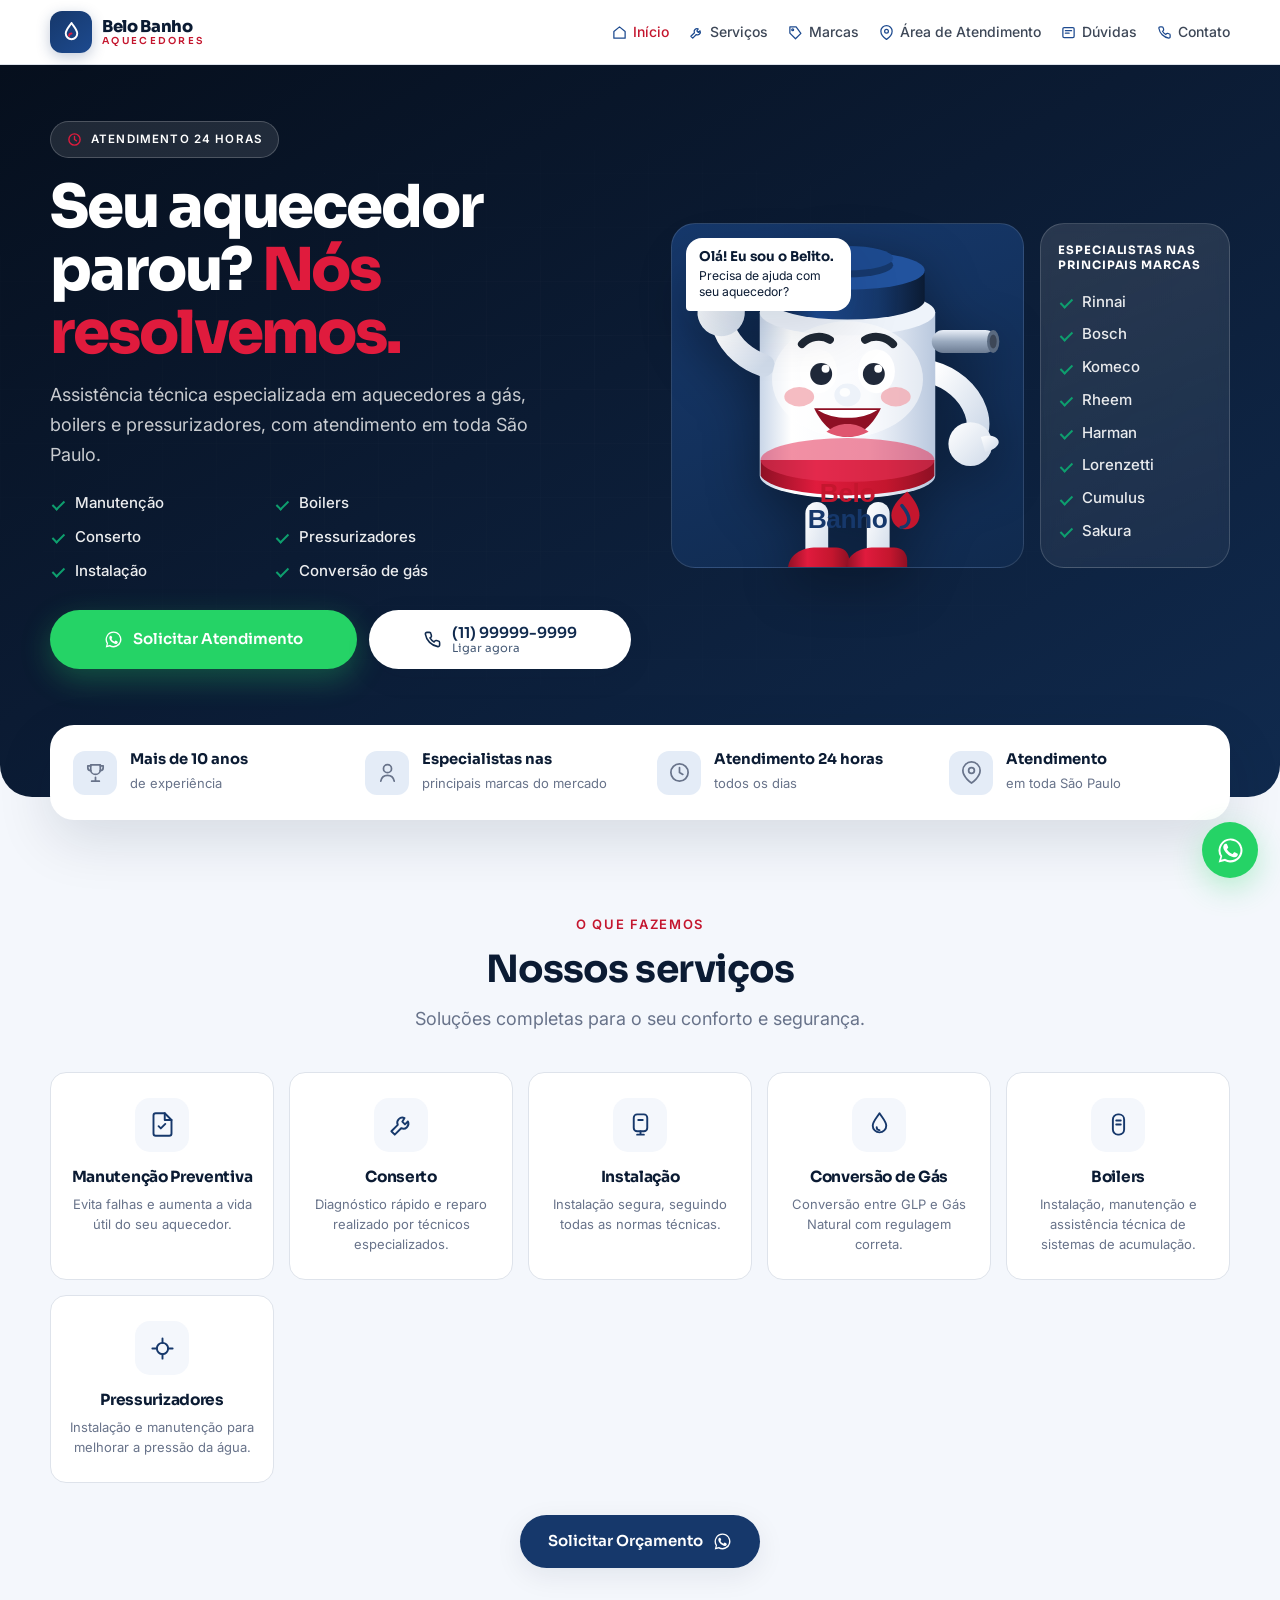
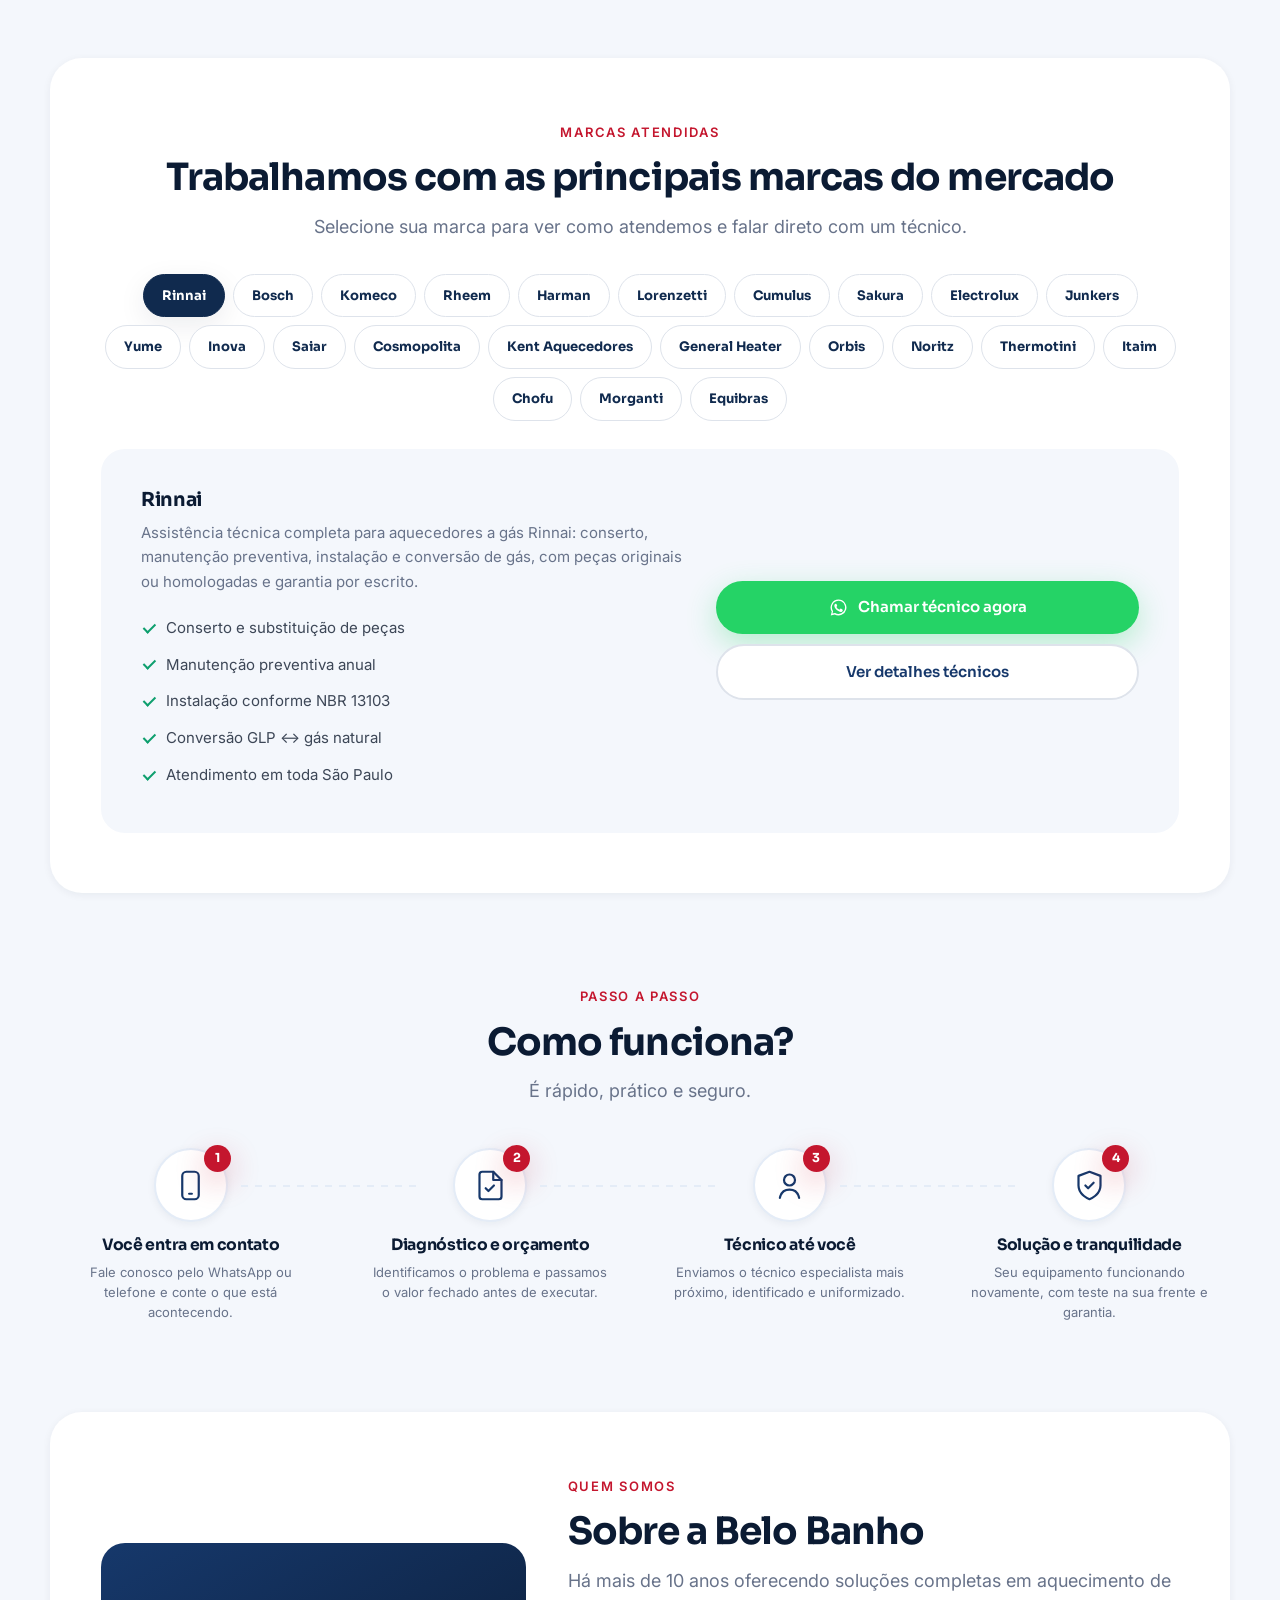
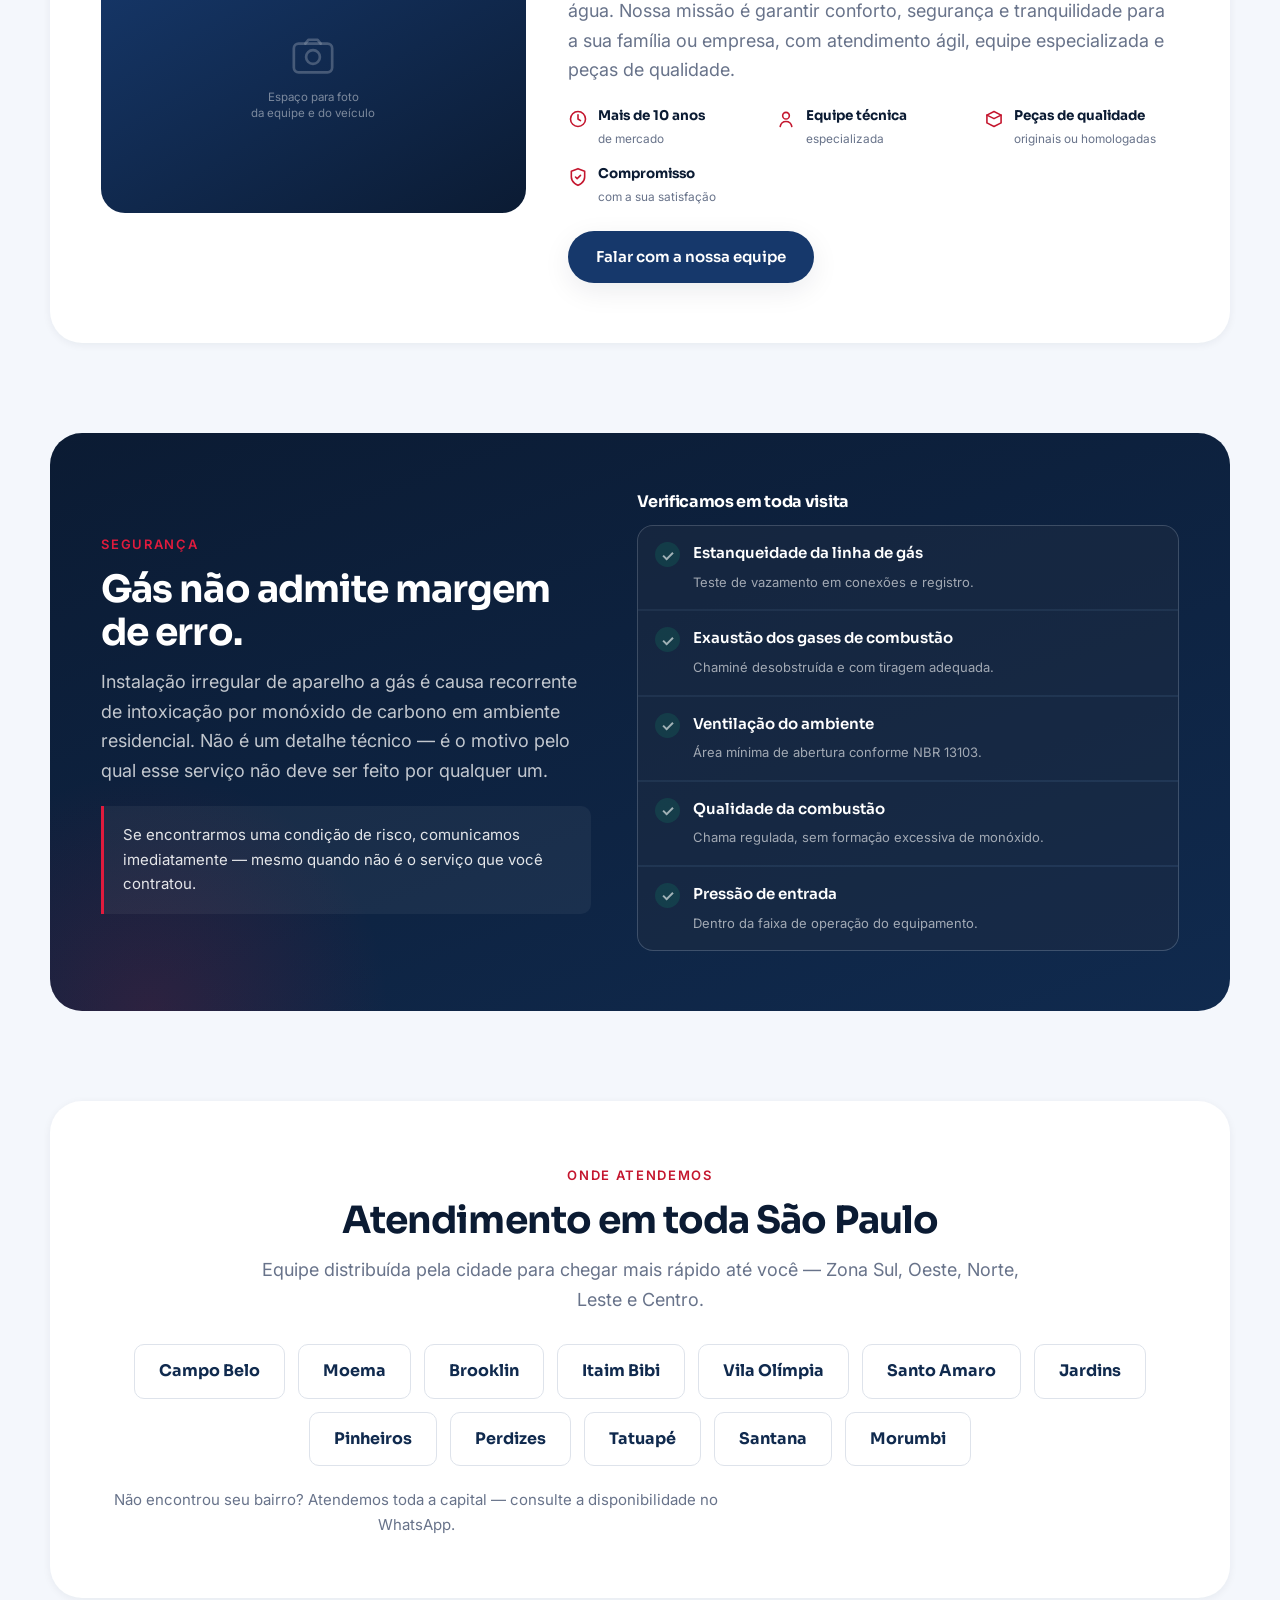
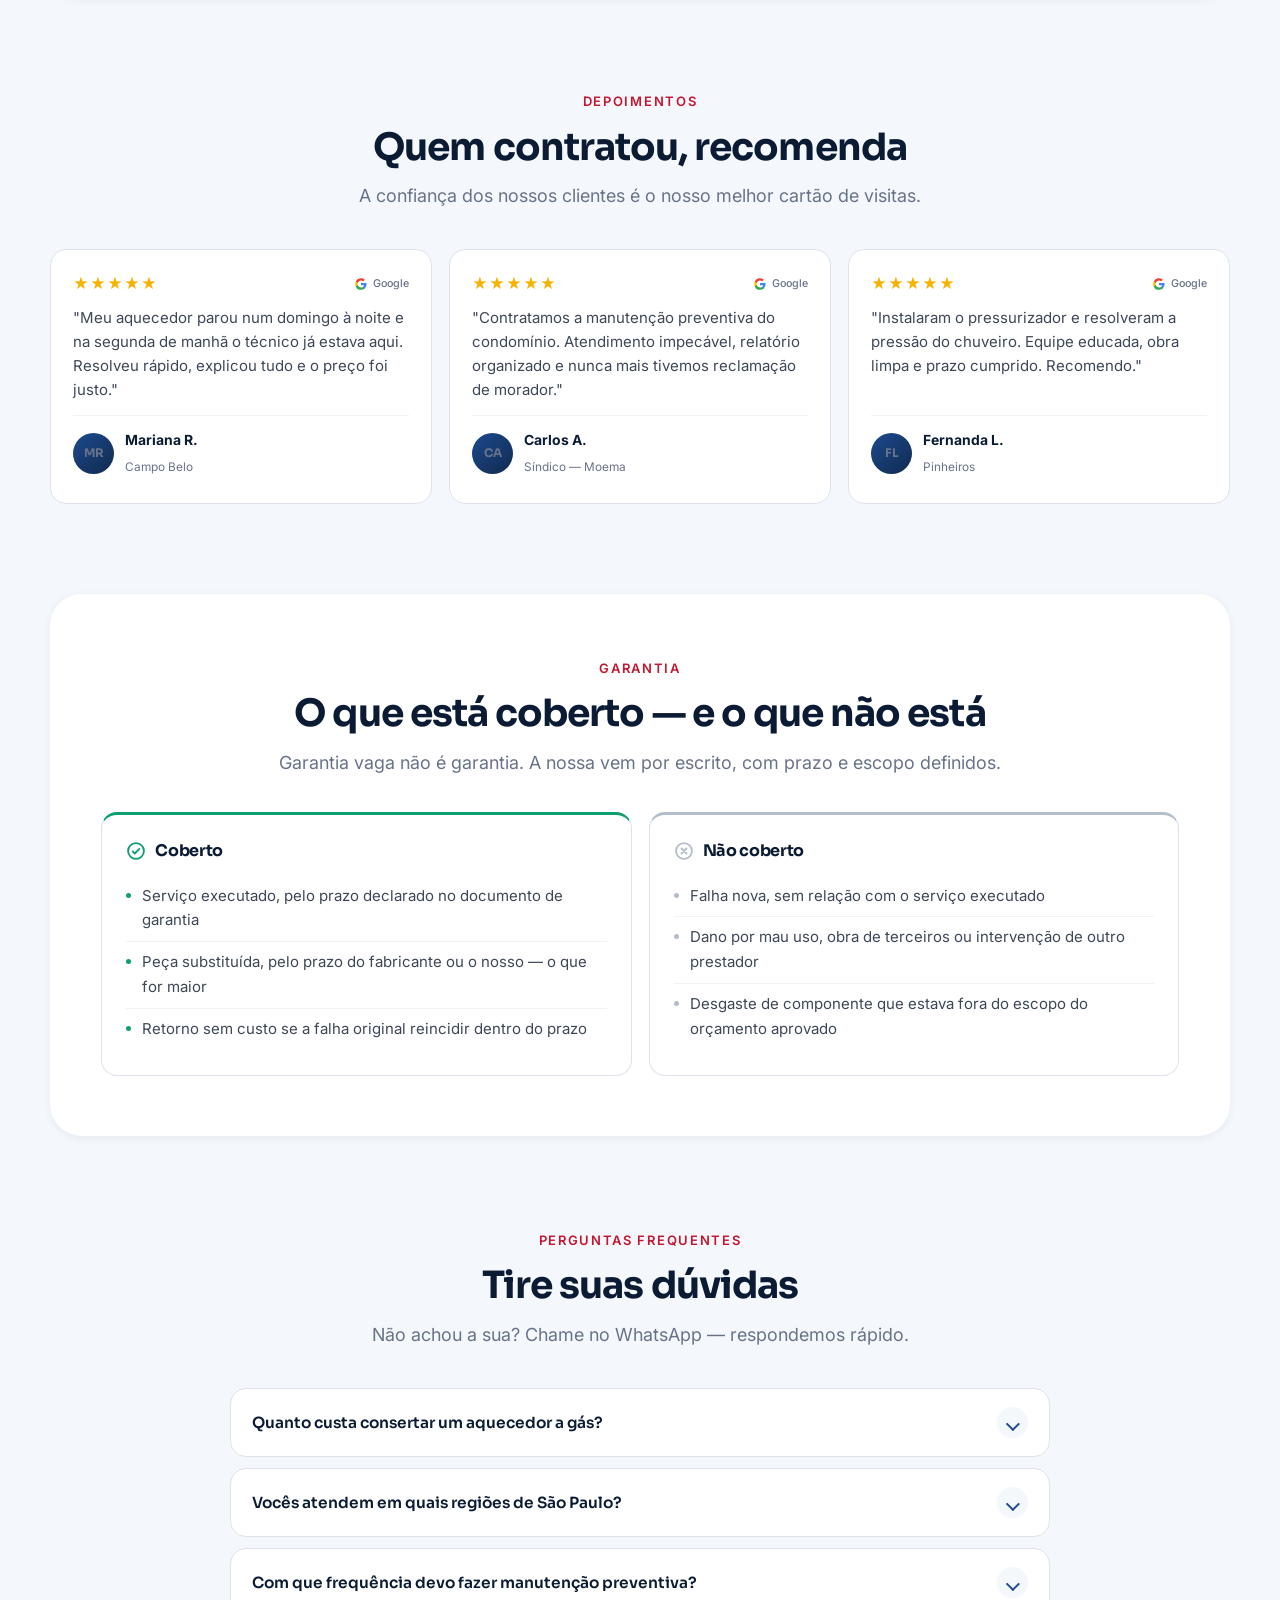
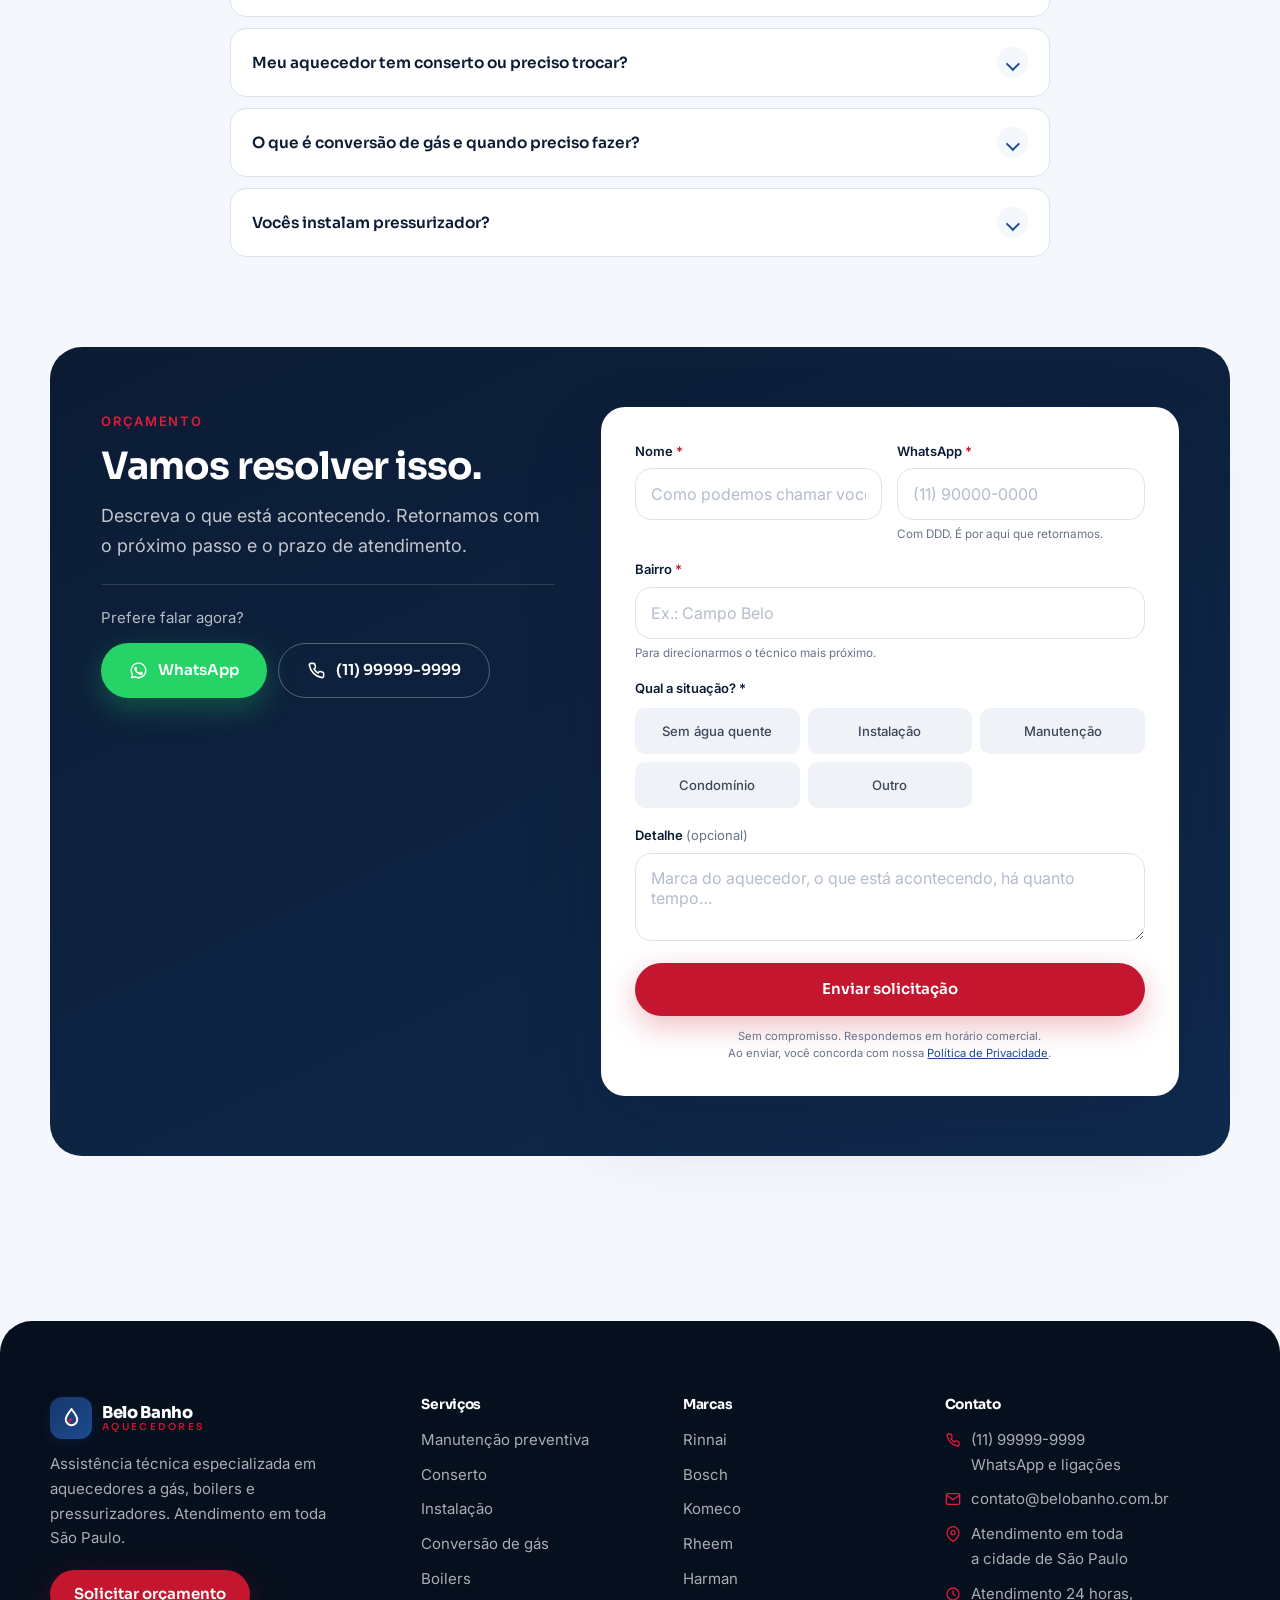
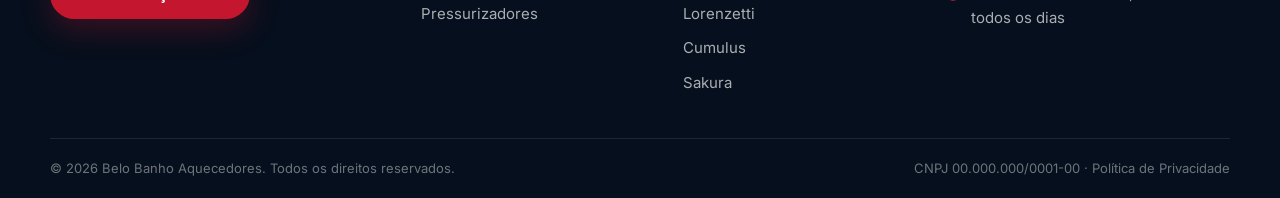
==== site/index.html @ 572edffc "Add brand tabs section with 23 heater brands to home page Replaces the static 8-brand link row with " ====
<!DOCTYPE html>
<html lang="pt-BR">
<head>
<meta charset="UTF-8">
<meta name="viewport" content="width=device-width, initial-scale=1">
<title>Belo Banho Aquecedores | Conserto e Instalação em São Paulo</title>
<meta name="description" content="Assistência técnica em aquecedores a gás, boilers e pressurizadores em toda São Paulo. Técnico identificado, orçamento antes da execução e garantia por escrito.">
<link rel="canonical" href="https://belobanho.com.br/">
<meta name="theme-color" content="#0B1B33">
<meta property="og:type" content="website">
<meta property="og:locale" content="pt_BR">
<meta property="og:site_name" content="Belo Banho Aquecedores">
<meta property="og:title" content="Belo Banho Aquecedores | Conserto e Instalação em São Paulo">
<meta property="og:description" content="Assistência técnica em aquecedores a gás, boilers e pressurizadores em toda São Paulo. Orçamento sem compromisso.">
<meta property="og:url" content="https://belobanho.com.br/">
<meta name="twitter:card" content="summary_large_image">
<link rel="preconnect" href="https://fonts.googleapis.com">
<link rel="preconnect" href="https://fonts.gstatic.com" crossorigin>
<link href="https://fonts.googleapis.com/css2?family=Sora:wght@600;700;800&family=Inter:wght@400;500;600&display=swap" rel="stylesheet">
<link rel="stylesheet" href="assets/style.css">
</head>
<body>
<a class="skip" href="#main">Pular para o conteúdo principal</a>

<header class="hdr" id="hdr">
  <div class="wrap nav">
    <a href="/" class="logo" aria-label="Belo Banho Aquecedores — início">
      <span class="logo__mark"><svg viewBox="0 0 24 24" fill="none" stroke="#fff" stroke-width="2" stroke-linecap="round" stroke-linejoin="round" aria-hidden="true"><path d="M12 2c3 4.5 6 7.5 6 11a6 6 0 0 1-12 0c0-3.5 3-6.5 6-11z"/><path d="M12 13a2.5 2.5 0 0 0-2.5 2.5" stroke="#E01B3D"/></svg></span>
      <span class="logo__txt"><b>Belo Banho</b><span>Aquecedores</span></span>
    </a>
    <nav class="nav__links" aria-label="Navegação principal">
      <a href="/" aria-current="page"><svg viewBox="0 0 24 24" fill="none" stroke="currentColor" stroke-width="2" stroke-linecap="round" stroke-linejoin="round" aria-hidden="true"><path d="M3 10.5 12 3l9 7.5V21H3z"/></svg>Início</a>
      <a href="#servicos"><svg viewBox="0 0 24 24" fill="none" stroke="currentColor" stroke-width="2" stroke-linecap="round" stroke-linejoin="round" aria-hidden="true"><path d="M14.7 6.3a4.5 4.5 0 0 0-6 6L3 18l3 3 5.7-5.7a4.5 4.5 0 0 0 6-6l-2.6 2.6-2.4-2.4z"/></svg>Serviços</a>
      <a href="#marcas"><svg viewBox="0 0 24 24" fill="none" stroke="currentColor" stroke-width="2" stroke-linecap="round" stroke-linejoin="round" aria-hidden="true"><path d="M20.6 13.4 12 22l-9-9V3h10z"/><circle cx="7.5" cy="7.5" r="1.5"/></svg>Marcas</a>
      <a href="#cobertura"><svg viewBox="0 0 24 24" fill="none" stroke="currentColor" stroke-width="2" stroke-linecap="round" stroke-linejoin="round" aria-hidden="true"><path d="M21 10c0 7-9 13-9 13s-9-6-9-13a9 9 0 0 1 18 0z"/><circle cx="12" cy="10" r="3"/></svg>Área de Atendimento</a>
      <a href="#faq"><svg viewBox="0 0 24 24" fill="none" stroke="currentColor" stroke-width="2" stroke-linecap="round" stroke-linejoin="round" aria-hidden="true"><rect x="3" y="4" width="18" height="16" rx="2"/><path d="M7 9h10M7 13h6"/></svg>Dúvidas</a>
      <a href="#orcamento"><svg viewBox="0 0 24 24" fill="none" stroke="currentColor" stroke-width="2" stroke-linecap="round" stroke-linejoin="round" aria-hidden="true"><path d="M21 16v3a2 2 0 0 1-2.2 2A19 19 0 0 1 3 5.2 2 2 0 0 1 5 3h3a2 2 0 0 1 2 1.7l.6 2.4a2 2 0 0 1-.5 1.9L8.8 10a15 15 0 0 0 5.2 5.2l1-1.3a2 2 0 0 1 1.9-.5l2.4.6A2 2 0 0 1 21 16"/></svg>Contato</a>
    </nav>
    <button class="burger" id="burger" aria-label="Abrir menu de navegação" aria-expanded="false" aria-controls="drawer"><span></span><span></span><span></span></button>
  </div>
</header>

<div class="drawer" id="drawer" role="dialog" aria-modal="true" aria-label="Menu de navegação">
  <button class="drawer__close" id="drawerClose" aria-label="Fechar menu"><svg viewBox="0 0 24 24" fill="none" stroke="currentColor" stroke-width="2" stroke-linecap="round" aria-hidden="true"><path d="M18 6 6 18M6 6l12 12"/></svg></button>
  <a href="#servicos">Serviços</a>
  <a href="#marcas">Marcas</a>
  <a href="#processo">Como funciona</a>
  <a href="#seguranca">Segurança</a>
  <a href="#cobertura">Área de Atendimento</a>
  <a href="#depoimentos">Depoimentos</a>
  <a href="#garantia">Garantia</a>
  <a href="#faq">Dúvidas</a>
  <a href="#orcamento" class="btn btn--primary">Solicitar orçamento</a>
</div>

<main id="main">

<!-- HERO -->
<section class="hero">
  <div class="wrap hero__grid">
    <div>
      <span class="badge rv"><svg viewBox="0 0 24 24" fill="none" stroke="currentColor" stroke-width="2.2" stroke-linecap="round" stroke-linejoin="round" aria-hidden="true"><circle cx="12" cy="12" r="9"/><path d="M12 7v5l3 2"/></svg> Atendimento 24 horas</span>
      <h1 class="rv">Seu aquecedor parou? <em>Nós resolvemos.</em></h1>
      <p class="hero__lead rv">Assistência técnica especializada em aquecedores a gás, boilers e pressurizadores, com atendimento em toda São Paulo.</p>
      <ul class="hero__list rv">
        <li><i class="ic ic-ck" aria-hidden="true"></i> Manutenção</li>
        <li><i class="ic ic-ck" aria-hidden="true"></i> Boilers</li>
        <li><i class="ic ic-ck" aria-hidden="true"></i> Conserto</li>
        <li><i class="ic ic-ck" aria-hidden="true"></i> Pressurizadores</li>
        <li><i class="ic ic-ck" aria-hidden="true"></i> Instalação</li>
        <li><i class="ic ic-ck" aria-hidden="true"></i> Conversão de gás</li>
      </ul>
      <div class="hero__cta rv">
        <a href="https://wa.me/5511999999999?text=Ol%C3%A1!%20Vim%20pelo%20site%20e%20gostaria%20de%20solicitar%20um%20atendimento." class="btn btn--wa" data-track="wa" data-origin="hero">
          <svg viewBox="0 0 24 24" fill="currentColor" aria-hidden="true"><path d="M12 2a10 10 0 0 0-8.5 15.2L2.2 22l4.9-1.3A10 10 0 1 0 12 2m0 18.1a8.3 8.3 0 0 1-4.2-1.2l-.3-.1-3.1.8.8-3-.2-.3A8.3 8.3 0 1 1 12 20.1m4.6-5.9-1.7-.8q-.35-.15-.55.15l-.8 1q-.25.3-.6.1a6.8 6.8 0 0 1-3.4-3q-.2-.35.05-.6l.7-.8q.2-.25.05-.5l-.9-2.1q-.2-.45-.6-.45h-.5q-.4 0-.75.4a3.2 3.2 0 0 0-.9 2.3 5.6 5.6 0 0 0 1.15 2.9 12 12 0 0 0 5 4.4 3.6 3.6 0 0 0 2.9.35 2.5 2.5 0 0 0 1.5-1.35 1.8 1.8 0 0 0 .1-1.1z"/></svg>
          Solicitar Atendimento
        </a>
        <a href="tel:+5511999999999" class="btn btn--light" data-track="tel" data-origin="hero">
          <svg viewBox="0 0 24 24" fill="none" stroke="currentColor" stroke-width="2" stroke-linecap="round" stroke-linejoin="round" aria-hidden="true"><path d="M21 16v3a2 2 0 0 1-2.2 2A19 19 0 0 1 3 5.2 2 2 0 0 1 5 3h3a2 2 0 0 1 2 1.7l.6 2.4a2 2 0 0 1-.5 1.9L8.8 10a15 15 0 0 0 5.2 5.2l1-1.3a2 2 0 0 1 1.9-.5l2.4.6A2 2 0 0 1 21 16"/></svg>
          <span class="btn__stack">(11) 99999-9999<small>Ligar agora</small></span>
        </a>
      </div>
    </div>

    <div class="hero__right rv">
      <div class="hero__photo">
        <div class="bubble"><b>Olá! Eu sou o Belito.</b>Precisa de ajuda com seu aquecedor?</div>
        <!-- SUBSTITUIR pelo <img> da foto real do técnico em atendimento -->
        <div class="photo-slot">
          <svg viewBox="0 0 24 24" fill="none" stroke="currentColor" stroke-width="1.4" stroke-linecap="round" stroke-linejoin="round" aria-hidden="true"><rect x="2" y="5" width="20" height="15" rx="2.5"/><circle cx="12" cy="12" r="3.6"/><path d="M8 5l1.6-2h4.8L16 5"/></svg>
          Espaço para foto do técnico<br>em atendimento
        </div>
        <img class="mascot mascot--float" src="assets/mascote.svg" alt="Belito, mascote da Belo Banho Aquecedores" width="170" height="230" loading="eager">
      </div>
      <div class="hero__brands">
        <h2>Especialistas nas principais marcas</h2>
        <ul>
          <li><i class="ic ic-ck" aria-hidden="true"></i><a href="marcas/rinnai.html">Rinnai</a></li>
          <li><i class="ic ic-ck" aria-hidden="true"></i><a href="marcas/bosch.html">Bosch</a></li>
          <li><i class="ic ic-ck" aria-hidden="true"></i><a href="marcas/komeco.html">Komeco</a></li>
          <li><i class="ic ic-ck" aria-hidden="true"></i><a href="marcas/rheem.html">Rheem</a></li>
          <li><i class="ic ic-ck" aria-hidden="true"></i><a href="marcas/harman.html">Harman</a></li>
          <li><i class="ic ic-ck" aria-hidden="true"></i><a href="marcas/lorenzetti.html">Lorenzetti</a></li>
          <li><i class="ic ic-ck" aria-hidden="true"></i><a href="marcas/cumulus.html">Cumulus</a></li>
          <li><i class="ic ic-ck" aria-hidden="true"></i><a href="marcas/sakura.html">Sakura</a></li>
        </ul>
      </div>
    </div>
  </div>
</section>

<!-- STATS -->
<div class="wrap stats">
  <div class="stats__in rv">
    <div class="stat"><span class="stat__ic"><svg viewBox="0 0 24 24" fill="none" stroke="currentColor" stroke-width="1.8" stroke-linecap="round" stroke-linejoin="round" aria-hidden="true"><path d="M8 21h8M12 17v4M7 4h10v5a5 5 0 0 1-10 0z"/><path d="M17 5h3v2a3 3 0 0 1-3 3M7 5H4v2a3 3 0 0 0 3 3"/></svg></span><div><b>Mais de 10 anos</b><span>de experiência</span></div></div>
    <div class="stat"><span class="stat__ic"><svg viewBox="0 0 24 24" fill="none" stroke="currentColor" stroke-width="1.8" stroke-linecap="round" stroke-linejoin="round" aria-hidden="true"><circle cx="12" cy="8" r="4.2"/><path d="M5 21c.8-3.9 3.6-6 7-6s6.2 2.1 7 6"/></svg></span><div><b>Especialistas nas</b><span>principais marcas do mercado</span></div></div>
    <div class="stat"><span class="stat__ic"><svg viewBox="0 0 24 24" fill="none" stroke="currentColor" stroke-width="1.8" stroke-linecap="round" stroke-linejoin="round" aria-hidden="true"><circle cx="12" cy="12" r="9"/><path d="M12 7v5l3.5 2"/></svg></span><div><b>Atendimento 24 horas</b><span>todos os dias</span></div></div>
    <div class="stat"><span class="stat__ic"><svg viewBox="0 0 24 24" fill="none" stroke="currentColor" stroke-width="1.8" stroke-linecap="round" stroke-linejoin="round" aria-hidden="true"><path d="M21 10c0 7-9 13-9 13s-9-6-9-13a9 9 0 0 1 18 0z"/><circle cx="12" cy="10" r="3"/></svg></span><div><b>Atendimento</b><span>em toda São Paulo</span></div></div>
  </div>
</div>

<!-- SERVIÇOS -->
<section class="sect" id="servicos">
  <div class="wrap">
    <div class="mid rv">
      <span class="eyebrow">O que fazemos</span>
      <h2 class="h2">Nossos serviços</h2>
      <p class="lead">Soluções completas para o seu conforto e segurança.</p>
    </div>
    <div class="svc">
      <article class="svc__card rv"><span class="svc__ic"><svg viewBox="0 0 24 24" fill="none" stroke="currentColor" stroke-width="1.7" stroke-linecap="round" stroke-linejoin="round" aria-hidden="true"><path d="M14 2H6a2 2 0 0 0-2 2v16a2 2 0 0 0 2 2h12a2 2 0 0 0 2-2V8z"/><path d="M14 2v6h6M8.5 13.5l2 2 4-4"/></svg></span><h3>Manutenção Preventiva</h3><p>Evita falhas e aumenta a vida útil do seu aquecedor.</p></article>
      <article class="svc__card rv"><span class="svc__ic"><svg viewBox="0 0 24 24" fill="none" stroke="currentColor" stroke-width="1.7" stroke-linecap="round" stroke-linejoin="round" aria-hidden="true"><path d="M14.7 6.3a4.5 4.5 0 0 0-6 6L3 18l3 3 5.7-5.7a4.5 4.5 0 0 0 6-6l-2.6 2.6-2.4-2.4z"/></svg></span><h3>Conserto</h3><p>Diagnóstico rápido e reparo realizado por técnicos especializados.</p></article>
      <article class="svc__card rv"><span class="svc__ic"><svg viewBox="0 0 24 24" fill="none" stroke="currentColor" stroke-width="1.7" stroke-linecap="round" stroke-linejoin="round" aria-hidden="true"><rect x="6" y="3" width="12" height="15" rx="3"/><path d="M12 18v3M9 21h6M10 8h4"/></svg></span><h3>Instalação</h3><p>Instalação segura, seguindo todas as normas técnicas.</p></article>
      <article class="svc__card rv"><span class="svc__ic"><svg viewBox="0 0 24 24" fill="none" stroke="currentColor" stroke-width="1.7" stroke-linecap="round" stroke-linejoin="round" aria-hidden="true"><path d="M12 2c3 4.5 6 7.5 6 11a6 6 0 0 1-12 0c0-3.5 3-6.5 6-11z"/><path d="M9.5 14.5A2.5 2.5 0 0 0 12 17"/></svg></span><h3>Conversão de Gás</h3><p>Conversão entre GLP e Gás Natural com regulagem correta.</p></article>
      <article class="svc__card rv"><span class="svc__ic"><svg viewBox="0 0 24 24" fill="none" stroke="currentColor" stroke-width="1.7" stroke-linecap="round" stroke-linejoin="round" aria-hidden="true"><rect x="7" y="3" width="10" height="18" rx="4.5"/><path d="M10 8.5h4M10 12h4"/></svg></span><h3>Boilers</h3><p>Instalação, manutenção e assistência técnica de sistemas de acumulação.</p></article>
      <article class="svc__card rv"><span class="svc__ic"><svg viewBox="0 0 24 24" fill="none" stroke="currentColor" stroke-width="1.7" stroke-linecap="round" stroke-linejoin="round" aria-hidden="true"><circle cx="12" cy="12" r="5"/><path d="M12 7V3M17 12h4M12 17v4M7 12H3"/></svg></span><h3>Pressurizadores</h3><p>Instalação e manutenção para melhorar a pressão da água.</p></article>
    </div>
    <div class="mid" style="margin-top:32px"><a href="#orcamento" class="btn btn--blue rv">Solicitar Orçamento <svg viewBox="0 0 24 24" fill="currentColor" aria-hidden="true"><path d="M12 2a10 10 0 0 0-8.5 15.2L2.2 22l4.9-1.3A10 10 0 1 0 12 2m0 18.1a8.3 8.3 0 0 1-4.2-1.2l-.3-.1-3.1.8.8-3-.2-.3A8.3 8.3 0 1 1 12 20.1m4.6-5.9-1.7-.8q-.35-.15-.55.15l-.8 1q-.25.3-.6.1a6.8 6.8 0 0 1-3.4-3q-.2-.35.05-.6l.7-.8q.2-.25.05-.5l-.9-2.1q-.2-.45-.6-.45h-.5q-.4 0-.75.4a3.2 3.2 0 0 0-.9 2.3 5.6 5.6 0 0 0 1.15 2.9 12 12 0 0 0 5 4.4 3.6 3.6 0 0 0 2.9.35 2.5 2.5 0 0 0 1.5-1.35 1.8 1.8 0 0 0 .1-1.1z"/></svg></a></div>
  </div>
</section>

<!-- MARCAS -->
<section class="sect" id="marcas" style="padding-top:0">
  <div class="wrap panel-white">
    <div class="mid rv">
      <span class="eyebrow">Marcas atendidas</span>
      <h2 class="h2">Trabalhamos com as principais marcas do mercado</h2>
      <p class="lead">Selecione sua marca para ver como atendemos e falar direto com um técnico.</p>
    </div>

    <div class="brandtabs rv">
      <div class="brandtabs__list" role="tablist" aria-label="Marcas de aquecedor atendidas">
        <button class="brandtabs__tab is-active" type="button" role="tab" id="bt-rinnai-tab" aria-selected="true" aria-controls="bt-rinnai" tabindex="0">Rinnai</button>
        <button class="brandtabs__tab" type="button" role="tab" id="bt-bosch-tab" aria-selected="false" aria-controls="bt-bosch" tabindex="-1">Bosch</button>
        <button class="brandtabs__tab" type="button" role="tab" id="bt-komeco-tab" aria-selected="false" aria-controls="bt-komeco" tabindex="-1">Komeco</button>
        <button class="brandtabs__tab" type="button" role="tab" id="bt-rheem-tab" aria-selected="false" aria-controls="bt-rheem" tabindex="-1">Rheem</button>
        <button class="brandtabs__tab" type="button" role="tab" id="bt-harman-tab" aria-selected="false" aria-controls="bt-harman" tabindex="-1">Harman</button>
        <button class="brandtabs__tab" type="button" role="tab" id="bt-lorenzetti-tab" aria-selected="false" aria-controls="bt-lorenzetti" tabindex="-1">Lorenzetti</button>
        <button class="brandtabs__tab" type="button" role="tab" id="bt-cumulus-tab" aria-selected="false" aria-controls="bt-cumulus" tabindex="-1">Cumulus</button>
        <button class="brandtabs__tab" type="button" role="tab" id="bt-sakura-tab" aria-selected="false" aria-controls="bt-sakura" tabindex="-1">Sakura</button>
        <button class="brandtabs__tab" type="button" role="tab" id="bt-electrolux-tab" aria-selected="false" aria-controls="bt-electrolux" tabindex="-1">Electrolux</button>
        <button class="brandtabs__tab" type="button" role="tab" id="bt-junkers-tab" aria-selected="false" aria-controls="bt-junkers" tabindex="-1">Junkers</button>
        <button class="brandtabs__tab" type="button" role="tab" id="bt-yume-tab" aria-selected="false" aria-controls="bt-yume" tabindex="-1">Yume</button>
        <button class="brandtabs__tab" type="button" role="tab" id="bt-inova-tab" aria-selected="false" aria-controls="bt-inova" tabindex="-1">Inova</button>
        <button class="brandtabs__tab" type="button" role="tab" id="bt-saiar-tab" aria-selected="false" aria-controls="bt-saiar" tabindex="-1">Saiar</button>
        <button class="brandtabs__tab" type="button" role="tab" id="bt-cosmopolita-tab" aria-selected="false" aria-controls="bt-cosmopolita" tabindex="-1">Cosmopolita</button>
        <button class="brandtabs__tab" type="button" role="tab" id="bt-kent-tab" aria-selected="false" aria-controls="bt-kent" tabindex="-1">Kent Aquecedores</button>
        <button class="brandtabs__tab" type="button" role="tab" id="bt-general-heater-tab" aria-selected="false" aria-controls="bt-general-heater" tabindex="-1">General Heater</button>
        <button class="brandtabs__tab" type="button" role="tab" id="bt-orbis-tab" aria-selected="false" aria-controls="bt-orbis" tabindex="-1">Orbis</button>
        <button class="brandtabs__tab" type="button" role="tab" id="bt-noritz-tab" aria-selected="false" aria-controls="bt-noritz" tabindex="-1">Noritz</button>
        <button class="brandtabs__tab" type="button" role="tab" id="bt-thermotini-tab" aria-selected="false" aria-controls="bt-thermotini" tabindex="-1">Thermotini</button>
        <button class="brandtabs__tab" type="button" role="tab" id="bt-itaim-tab" aria-selected="false" aria-controls="bt-itaim" tabindex="-1">Itaim</button>
        <button class="brandtabs__tab" type="button" role="tab" id="bt-chofu-tab" aria-selected="false" aria-controls="bt-chofu" tabindex="-1">Chofu</button>
        <button class="brandtabs__tab" type="button" role="tab" id="bt-morganti-tab" aria-selected="false" aria-controls="bt-morganti" tabindex="-1">Morganti</button>
        <button class="brandtabs__tab" type="button" role="tab" id="bt-equibras-tab" aria-selected="false" aria-controls="bt-equibras" tabindex="-1">Equibras</button>
      </div>

      <div class="brandtabs__panels">
        <div class="brandtabs__panel" id="bt-rinnai" role="tabpanel" aria-labelledby="bt-rinnai-tab">
          <div class="brandtabs__panel-in">
            <div>
              <h3>Rinnai</h3>
              <p>Assistência técnica completa para aquecedores a gás Rinnai: conserto, manutenção preventiva, instalação e conversão de gás, com peças originais ou homologadas e garantia por escrito.</p>
              <ul>
                <li><i class="ic ic-ck" aria-hidden="true"></i><span>Conserto e substituição de peças</span></li>
                <li><i class="ic ic-ck" aria-hidden="true"></i><span>Manutenção preventiva anual</span></li>
                <li><i class="ic ic-ck" aria-hidden="true"></i><span>Instalação conforme NBR 13103</span></li>
                <li><i class="ic ic-ck" aria-hidden="true"></i><span>Conversão GLP ↔ gás natural</span></li>
                <li><i class="ic ic-ck" aria-hidden="true"></i><span>Atendimento em toda São Paulo</span></li>
              </ul>
            </div>
            <div class="brandtabs__actions">
              <a href="https://wa.me/5511999999999?text=Ol%C3%A1!%20Preciso%20de%20assist%C3%AAncia%20para%20meu%20aquecedor%20Rinnai." class="btn btn--wa" data-track="wa" data-origin="tab_rinnai"><svg viewBox="0 0 24 24" fill="currentColor" aria-hidden="true"><path d="M12 2a10 10 0 0 0-8.5 15.2L2.2 22l4.9-1.3A10 10 0 1 0 12 2m0 18.1a8.3 8.3 0 0 1-4.2-1.2l-.3-.1-3.1.8.8-3-.2-.3A8.3 8.3 0 1 1 12 20.1m4.6-5.9-1.7-.8q-.35-.15-.55.15l-.8 1q-.25.3-.6.1a6.8 6.8 0 0 1-3.4-3q-.2-.35.05-.6l.7-.8q.2-.25.05-.5l-.9-2.1q-.2-.45-.6-.45h-.5q-.4 0-.75.4a3.2 3.2 0 0 0-.9 2.3 5.6 5.6 0 0 0 1.15 2.9 12 12 0 0 0 5 4.4 3.6 3.6 0 0 0 2.9.35 2.5 2.5 0 0 0 1.5-1.35 1.8 1.8 0 0 0 .1-1.1z"/></svg> Chamar técnico agora</a>
              <a href="marcas/rinnai.html" class="btn btn--outline">Ver detalhes técnicos</a>
            </div>
          </div>
        </div>
        <div class="brandtabs__panel" id="bt-bosch" role="tabpanel" aria-labelledby="bt-bosch-tab" hidden>
          <div class="brandtabs__panel-in">
            <div>
              <h3>Bosch</h3>
              <p>Assistência técnica completa para aquecedores a gás Bosch: conserto, manutenção preventiva, instalação e conversão de gás, com peças originais ou homologadas e garantia por escrito.</p>
              <ul>
                <li><i class="ic ic-ck" aria-hidden="true"></i><span>Conserto e substituição de peças</span></li>
                <li><i class="ic ic-ck" aria-hidden="true"></i><span>Manutenção preventiva anual</span></li>
                <li><i class="ic ic-ck" aria-hidden="true"></i><span>Instalação conforme NBR 13103</span></li>
                <li><i class="ic ic-ck" aria-hidden="true"></i><span>Conversão GLP ↔ gás natural</span></li>
                <li><i class="ic ic-ck" aria-hidden="true"></i><span>Atendimento em toda São Paulo</span></li>
              </ul>
            </div>
            <div class="brandtabs__actions">
              <a href="https://wa.me/5511999999999?text=Ol%C3%A1!%20Preciso%20de%20assist%C3%AAncia%20para%20meu%20aquecedor%20Bosch." class="btn btn--wa" data-track="wa" data-origin="tab_bosch"><svg viewBox="0 0 24 24" fill="currentColor" aria-hidden="true"><path d="M12 2a10 10 0 0 0-8.5 15.2L2.2 22l4.9-1.3A10 10 0 1 0 12 2m0 18.1a8.3 8.3 0 0 1-4.2-1.2l-.3-.1-3.1.8.8-3-.2-.3A8.3 8.3 0 1 1 12 20.1m4.6-5.9-1.7-.8q-.35-.15-.55.15l-.8 1q-.25.3-.6.1a6.8 6.8 0 0 1-3.4-3q-.2-.35.05-.6l.7-.8q.2-.25.05-.5l-.9-2.1q-.2-.45-.6-.45h-.5q-.4 0-.75.4a3.2 3.2 0 0 0-.9 2.3 5.6 5.6 0 0 0 1.15 2.9 12 12 0 0 0 5 4.4 3.6 3.6 0 0 0 2.9.35 2.5 2.5 0 0 0 1.5-1.35 1.8 1.8 0 0 0 .1-1.1z"/></svg> Chamar técnico agora</a>
              <a href="marcas/bosch.html" class="btn btn--outline">Ver detalhes técnicos</a>
            </div>
          </div>
        </div>
        <div class="brandtabs__panel" id="bt-komeco" role="tabpanel" aria-labelledby="bt-komeco-tab" hidden>
          <div class="brandtabs__panel-in">
            <div>
              <h3>Komeco</h3>
              <p>Assistência técnica completa para aquecedores a gás Komeco: conserto, manutenção preventiva, instalação e conversão de gás, com peças originais ou homologadas e garantia por escrito.</p>
              <ul>
                <li><i class="ic ic-ck" aria-hidden="true"></i><span>Conserto e substituição de peças</span></li>
                <li><i class="ic ic-ck" aria-hidden="true"></i><span>Manutenção preventiva anual</span></li>
                <li><i class="ic ic-ck" aria-hidden="true"></i><span>Instalação conforme NBR 13103</span></li>
                <li><i class="ic ic-ck" aria-hidden="true"></i><span>Conversão GLP ↔ gás natural</span></li>
                <li><i class="ic ic-ck" aria-hidden="true"></i><span>Atendimento em toda São Paulo</span></li>
              </ul>
            </div>
            <div class="brandtabs__actions">
              <a href="https://wa.me/5511999999999?text=Ol%C3%A1!%20Preciso%20de%20assist%C3%AAncia%20para%20meu%20aquecedor%20Komeco." class="btn btn--wa" data-track="wa" data-origin="tab_komeco"><svg viewBox="0 0 24 24" fill="currentColor" aria-hidden="true"><path d="M12 2a10 10 0 0 0-8.5 15.2L2.2 22l4.9-1.3A10 10 0 1 0 12 2m0 18.1a8.3 8.3 0 0 1-4.2-1.2l-.3-.1-3.1.8.8-3-.2-.3A8.3 8.3 0 1 1 12 20.1m4.6-5.9-1.7-.8q-.35-.15-.55.15l-.8 1q-.25.3-.6.1a6.8 6.8 0 0 1-3.4-3q-.2-.35.05-.6l.7-.8q.2-.25.05-.5l-.9-2.1q-.2-.45-.6-.45h-.5q-.4 0-.75.4a3.2 3.2 0 0 0-.9 2.3 5.6 5.6 0 0 0 1.15 2.9 12 12 0 0 0 5 4.4 3.6 3.6 0 0 0 2.9.35 2.5 2.5 0 0 0 1.5-1.35 1.8 1.8 0 0 0 .1-1.1z"/></svg> Chamar técnico agora</a>
              <a href="marcas/komeco.html" class="btn btn--outline">Ver detalhes técnicos</a>
            </div>
          </div>
        </div>
        <div class="brandtabs__panel" id="bt-rheem" role="tabpanel" aria-labelledby="bt-rheem-tab" hidden>
          <div class="brandtabs__panel-in">
            <div>
              <h3>Rheem</h3>
              <p>Assistência técnica completa para aquecedores a gás Rheem: conserto, manutenção preventiva, instalação e conversão de gás, com peças originais ou homologadas e garantia por escrito.</p>
              <ul>
                <li><i class="ic ic-ck" aria-hidden="true"></i><span>Conserto e substituição de peças</span></li>
                <li><i class="ic ic-ck" aria-hidden="true"></i><span>Manutenção preventiva anual</span></li>
                <li><i class="ic ic-ck" aria-hidden="true"></i><span>Instalação conforme NBR 13103</span></li>
                <li><i class="ic ic-ck" aria-hidden="true"></i><span>Conversão GLP ↔ gás natural</span></li>
                <li><i class="ic ic-ck" aria-hidden="true"></i><span>Atendimento em toda São Paulo</span></li>
              </ul>
            </div>
            <div class="brandtabs__actions">
              <a href="https://wa.me/5511999999999?text=Ol%C3%A1!%20Preciso%20de%20assist%C3%AAncia%20para%20meu%20aquecedor%20Rheem." class="btn btn--wa" data-track="wa" data-origin="tab_rheem"><svg viewBox="0 0 24 24" fill="currentColor" aria-hidden="true"><path d="M12 2a10 10 0 0 0-8.5 15.2L2.2 22l4.9-1.3A10 10 0 1 0 12 2m0 18.1a8.3 8.3 0 0 1-4.2-1.2l-.3-.1-3.1.8.8-3-.2-.3A8.3 8.3 0 1 1 12 20.1m4.6-5.9-1.7-.8q-.35-.15-.55.15l-.8 1q-.25.3-.6.1a6.8 6.8 0 0 1-3.4-3q-.2-.35.05-.6l.7-.8q.2-.25.05-.5l-.9-2.1q-.2-.45-.6-.45h-.5q-.4 0-.75.4a3.2 3.2 0 0 0-.9 2.3 5.6 5.6 0 0 0 1.15 2.9 12 12 0 0 0 5 4.4 3.6 3.6 0 0 0 2.9.35 2.5 2.5 0 0 0 1.5-1.35 1.8 1.8 0 0 0 .1-1.1z"/></svg> Chamar técnico agora</a>
              <a href="marcas/rheem.html" class="btn btn--outline">Ver detalhes técnicos</a>
            </div>
          </div>
        </div>
        <div class="brandtabs__panel" id="bt-harman" role="tabpanel" aria-labelledby="bt-harman-tab" hidden>
          <div class="brandtabs__panel-in">
            <div>
              <h3>Harman</h3>
              <p>Assistência técnica completa para aquecedores a gás Harman: conserto, manutenção preventiva, instalação e conversão de gás, com peças originais ou homologadas e garantia por escrito.</p>
              <ul>
                <li><i class="ic ic-ck" aria-hidden="true"></i><span>Conserto e substituição de peças</span></li>
                <li><i class="ic ic-ck" aria-hidden="true"></i><span>Manutenção preventiva anual</span></li>
                <li><i class="ic ic-ck" aria-hidden="true"></i><span>Instalação conforme NBR 13103</span></li>
                <li><i class="ic ic-ck" aria-hidden="true"></i><span>Conversão GLP ↔ gás natural</span></li>
                <li><i class="ic ic-ck" aria-hidden="true"></i><span>Atendimento em toda São Paulo</span></li>
              </ul>
            </div>
            <div class="brandtabs__actions">
              <a href="https://wa.me/5511999999999?text=Ol%C3%A1!%20Preciso%20de%20assist%C3%AAncia%20para%20meu%20aquecedor%20Harman." class="btn btn--wa" data-track="wa" data-origin="tab_harman"><svg viewBox="0 0 24 24" fill="currentColor" aria-hidden="true"><path d="M12 2a10 10 0 0 0-8.5 15.2L2.2 22l4.9-1.3A10 10 0 1 0 12 2m0 18.1a8.3 8.3 0 0 1-4.2-1.2l-.3-.1-3.1.8.8-3-.2-.3A8.3 8.3 0 1 1 12 20.1m4.6-5.9-1.7-.8q-.35-.15-.55.15l-.8 1q-.25.3-.6.1a6.8 6.8 0 0 1-3.4-3q-.2-.35.05-.6l.7-.8q.2-.25.05-.5l-.9-2.1q-.2-.45-.6-.45h-.5q-.4 0-.75.4a3.2 3.2 0 0 0-.9 2.3 5.6 5.6 0 0 0 1.15 2.9 12 12 0 0 0 5 4.4 3.6 3.6 0 0 0 2.9.35 2.5 2.5 0 0 0 1.5-1.35 1.8 1.8 0 0 0 .1-1.1z"/></svg> Chamar técnico agora</a>
              <a href="marcas/harman.html" class="btn btn--outline">Ver detalhes técnicos</a>
            </div>
          </div>
        </div>
        <div class="brandtabs__panel" id="bt-lorenzetti" role="tabpanel" aria-labelledby="bt-lorenzetti-tab" hidden>
          <div class="brandtabs__panel-in">
            <div>
              <h3>Lorenzetti</h3>
              <p>Assistência técnica completa para aquecedores a gás Lorenzetti: conserto, manutenção preventiva, instalação e conversão de gás, com peças originais ou homologadas e garantia por escrito.</p>
              <ul>
                <li><i class="ic ic-ck" aria-hidden="true"></i><span>Conserto e substituição de peças</span></li>
                <li><i class="ic ic-ck" aria-hidden="true"></i><span>Manutenção preventiva anual</span></li>
                <li><i class="ic ic-ck" aria-hidden="true"></i><span>Instalação conforme NBR 13103</span></li>
                <li><i class="ic ic-ck" aria-hidden="true"></i><span>Conversão GLP ↔ gás natural</span></li>
                <li><i class="ic ic-ck" aria-hidden="true"></i><span>Atendimento em toda São Paulo</span></li>
              </ul>
            </div>
            <div class="brandtabs__actions">
              <a href="https://wa.me/5511999999999?text=Ol%C3%A1!%20Preciso%20de%20assist%C3%AAncia%20para%20meu%20aquecedor%20Lorenzetti." class="btn btn--wa" data-track="wa" data-origin="tab_lorenzetti"><svg viewBox="0 0 24 24" fill="currentColor" aria-hidden="true"><path d="M12 2a10 10 0 0 0-8.5 15.2L2.2 22l4.9-1.3A10 10 0 1 0 12 2m0 18.1a8.3 8.3 0 0 1-4.2-1.2l-.3-.1-3.1.8.8-3-.2-.3A8.3 8.3 0 1 1 12 20.1m4.6-5.9-1.7-.8q-.35-.15-.55.15l-.8 1q-.25.3-.6.1a6.8 6.8 0 0 1-3.4-3q-.2-.35.05-.6l.7-.8q.2-.25.05-.5l-.9-2.1q-.2-.45-.6-.45h-.5q-.4 0-.75.4a3.2 3.2 0 0 0-.9 2.3 5.6 5.6 0 0 0 1.15 2.9 12 12 0 0 0 5 4.4 3.6 3.6 0 0 0 2.9.35 2.5 2.5 0 0 0 1.5-1.35 1.8 1.8 0 0 0 .1-1.1z"/></svg> Chamar técnico agora</a>
              <a href="marcas/lorenzetti.html" class="btn btn--outline">Ver detalhes técnicos</a>
            </div>
          </div>
        </div>
        <div class="brandtabs__panel" id="bt-cumulus" role="tabpanel" aria-labelledby="bt-cumulus-tab" hidden>
          <div class="brandtabs__panel-in">
            <div>
              <h3>Cumulus</h3>
              <p>Assistência técnica completa para aquecedores a gás Cumulus: conserto, manutenção preventiva, instalação e conversão de gás, com peças originais ou homologadas e garantia por escrito.</p>
              <ul>
                <li><i class="ic ic-ck" aria-hidden="true"></i><span>Conserto e substituição de peças</span></li>
                <li><i class="ic ic-ck" aria-hidden="true"></i><span>Manutenção preventiva anual</span></li>
                <li><i class="ic ic-ck" aria-hidden="true"></i><span>Instalação conforme NBR 13103</span></li>
                <li><i class="ic ic-ck" aria-hidden="true"></i><span>Conversão GLP ↔ gás natural</span></li>
                <li><i class="ic ic-ck" aria-hidden="true"></i><span>Atendimento em toda São Paulo</span></li>
              </ul>
            </div>
            <div class="brandtabs__actions">
              <a href="https://wa.me/5511999999999?text=Ol%C3%A1!%20Preciso%20de%20assist%C3%AAncia%20para%20meu%20aquecedor%20Cumulus." class="btn btn--wa" data-track="wa" data-origin="tab_cumulus"><svg viewBox="0 0 24 24" fill="currentColor" aria-hidden="true"><path d="M12 2a10 10 0 0 0-8.5 15.2L2.2 22l4.9-1.3A10 10 0 1 0 12 2m0 18.1a8.3 8.3 0 0 1-4.2-1.2l-.3-.1-3.1.8.8-3-.2-.3A8.3 8.3 0 1 1 12 20.1m4.6-5.9-1.7-.8q-.35-.15-.55.15l-.8 1q-.25.3-.6.1a6.8 6.8 0 0 1-3.4-3q-.2-.35.05-.6l.7-.8q.2-.25.05-.5l-.9-2.1q-.2-.45-.6-.45h-.5q-.4 0-.75.4a3.2 3.2 0 0 0-.9 2.3 5.6 5.6 0 0 0 1.15 2.9 12 12 0 0 0 5 4.4 3.6 3.6 0 0 0 2.9.35 2.5 2.5 0 0 0 1.5-1.35 1.8 1.8 0 0 0 .1-1.1z"/></svg> Chamar técnico agora</a>
              <a href="marcas/cumulus.html" class="btn btn--outline">Ver detalhes técnicos</a>
            </div>
          </div>
        </div>
        <div class="brandtabs__panel" id="bt-sakura" role="tabpanel" aria-labelledby="bt-sakura-tab" hidden>
          <div class="brandtabs__panel-in">
            <div>
              <h3>Sakura</h3>
              <p>Assistência técnica completa para aquecedores a gás Sakura: conserto, manutenção preventiva, instalação e conversão de gás, com peças originais ou homologadas e garantia por escrito.</p>
              <ul>
                <li><i class="ic ic-ck" aria-hidden="true"></i><span>Conserto e substituição de peças</span></li>
                <li><i class="ic ic-ck" aria-hidden="true"></i><span>Manutenção preventiva anual</span></li>
                <li><i class="ic ic-ck" aria-hidden="true"></i><span>Instalação conforme NBR 13103</span></li>
                <li><i class="ic ic-ck" aria-hidden="true"></i><span>Conversão GLP ↔ gás natural</span></li>
                <li><i class="ic ic-ck" aria-hidden="true"></i><span>Atendimento em toda São Paulo</span></li>
              </ul>
            </div>
            <div class="brandtabs__actions">
              <a href="https://wa.me/5511999999999?text=Ol%C3%A1!%20Preciso%20de%20assist%C3%AAncia%20para%20meu%20aquecedor%20Sakura." class="btn btn--wa" data-track="wa" data-origin="tab_sakura"><svg viewBox="0 0 24 24" fill="currentColor" aria-hidden="true"><path d="M12 2a10 10 0 0 0-8.5 15.2L2.2 22l4.9-1.3A10 10 0 1 0 12 2m0 18.1a8.3 8.3 0 0 1-4.2-1.2l-.3-.1-3.1.8.8-3-.2-.3A8.3 8.3 0 1 1 12 20.1m4.6-5.9-1.7-.8q-.35-.15-.55.15l-.8 1q-.25.3-.6.1a6.8 6.8 0 0 1-3.4-3q-.2-.35.05-.6l.7-.8q.2-.25.05-.5l-.9-2.1q-.2-.45-.6-.45h-.5q-.4 0-.75.4a3.2 3.2 0 0 0-.9 2.3 5.6 5.6 0 0 0 1.15 2.9 12 12 0 0 0 5 4.4 3.6 3.6 0 0 0 2.9.35 2.5 2.5 0 0 0 1.5-1.35 1.8 1.8 0 0 0 .1-1.1z"/></svg> Chamar técnico agora</a>
              <a href="marcas/sakura.html" class="btn btn--outline">Ver detalhes técnicos</a>
            </div>
          </div>
        </div>
        <div class="brandtabs__panel" id="bt-electrolux" role="tabpanel" aria-labelledby="bt-electrolux-tab" hidden>
          <div class="brandtabs__panel-in">
            <div>
              <h3>Electrolux</h3>
              <p>Assistência técnica completa para aquecedores a gás Electrolux: conserto, manutenção preventiva, instalação e conversão de gás, com peças originais ou homologadas e garantia por escrito.</p>
              <ul>
                <li><i class="ic ic-ck" aria-hidden="true"></i><span>Conserto e substituição de peças</span></li>
                <li><i class="ic ic-ck" aria-hidden="true"></i><span>Manutenção preventiva anual</span></li>
                <li><i class="ic ic-ck" aria-hidden="true"></i><span>Instalação conforme NBR 13103</span></li>
                <li><i class="ic ic-ck" aria-hidden="true"></i><span>Conversão GLP ↔ gás natural</span></li>
                <li><i class="ic ic-ck" aria-hidden="true"></i><span>Atendimento em toda São Paulo</span></li>
              </ul>
            </div>
            <div class="brandtabs__actions">
              <a href="https://wa.me/5511999999999?text=Ol%C3%A1!%20Preciso%20de%20assist%C3%AAncia%20para%20meu%20aquecedor%20Electrolux." class="btn btn--wa" data-track="wa" data-origin="tab_electrolux"><svg viewBox="0 0 24 24" fill="currentColor" aria-hidden="true"><path d="M12 2a10 10 0 0 0-8.5 15.2L2.2 22l4.9-1.3A10 10 0 1 0 12 2m0 18.1a8.3 8.3 0 0 1-4.2-1.2l-.3-.1-3.1.8.8-3-.2-.3A8.3 8.3 0 1 1 12 20.1m4.6-5.9-1.7-.8q-.35-.15-.55.15l-.8 1q-.25.3-.6.1a6.8 6.8 0 0 1-3.4-3q-.2-.35.05-.6l.7-.8q.2-.25.05-.5l-.9-2.1q-.2-.45-.6-.45h-.5q-.4 0-.75.4a3.2 3.2 0 0 0-.9 2.3 5.6 5.6 0 0 0 1.15 2.9 12 12 0 0 0 5 4.4 3.6 3.6 0 0 0 2.9.35 2.5 2.5 0 0 0 1.5-1.35 1.8 1.8 0 0 0 .1-1.1z"/></svg> Chamar técnico agora</a>
            </div>
          </div>
        </div>
        <div class="brandtabs__panel" id="bt-junkers" role="tabpanel" aria-labelledby="bt-junkers-tab" hidden>
          <div class="brandtabs__panel-in">
            <div>
              <h3>Junkers</h3>
              <p>Assistência técnica completa para aquecedores a gás Junkers: conserto, manutenção preventiva, instalação e conversão de gás, com peças originais ou homologadas e garantia por escrito.</p>
              <ul>
                <li><i class="ic ic-ck" aria-hidden="true"></i><span>Conserto e substituição de peças</span></li>
                <li><i class="ic ic-ck" aria-hidden="true"></i><span>Manutenção preventiva anual</span></li>
                <li><i class="ic ic-ck" aria-hidden="true"></i><span>Instalação conforme NBR 13103</span></li>
                <li><i class="ic ic-ck" aria-hidden="true"></i><span>Conversão GLP ↔ gás natural</span></li>
                <li><i class="ic ic-ck" aria-hidden="true"></i><span>Atendimento em toda São Paulo</span></li>
              </ul>
            </div>
            <div class="brandtabs__actions">
              <a href="https://wa.me/5511999999999?text=Ol%C3%A1!%20Preciso%20de%20assist%C3%AAncia%20para%20meu%20aquecedor%20Junkers." class="btn btn--wa" data-track="wa" data-origin="tab_junkers"><svg viewBox="0 0 24 24" fill="currentColor" aria-hidden="true"><path d="M12 2a10 10 0 0 0-8.5 15.2L2.2 22l4.9-1.3A10 10 0 1 0 12 2m0 18.1a8.3 8.3 0 0 1-4.2-1.2l-.3-.1-3.1.8.8-3-.2-.3A8.3 8.3 0 1 1 12 20.1m4.6-5.9-1.7-.8q-.35-.15-.55.15l-.8 1q-.25.3-.6.1a6.8 6.8 0 0 1-3.4-3q-.2-.35.05-.6l.7-.8q.2-.25.05-.5l-.9-2.1q-.2-.45-.6-.45h-.5q-.4 0-.75.4a3.2 3.2 0 0 0-.9 2.3 5.6 5.6 0 0 0 1.15 2.9 12 12 0 0 0 5 4.4 3.6 3.6 0 0 0 2.9.35 2.5 2.5 0 0 0 1.5-1.35 1.8 1.8 0 0 0 .1-1.1z"/></svg> Chamar técnico agora</a>
            </div>
          </div>
        </div>
        <div class="brandtabs__panel" id="bt-yume" role="tabpanel" aria-labelledby="bt-yume-tab" hidden>
          <div class="brandtabs__panel-in">
            <div>
              <h3>Yume</h3>
              <p>Assistência técnica completa para aquecedores a gás Yume: conserto, manutenção preventiva, instalação e conversão de gás, com peças originais ou homologadas e garantia por escrito.</p>
              <ul>
                <li><i class="ic ic-ck" aria-hidden="true"></i><span>Conserto e substituição de peças</span></li>
                <li><i class="ic ic-ck" aria-hidden="true"></i><span>Manutenção preventiva anual</span></li>
                <li><i class="ic ic-ck" aria-hidden="true"></i><span>Instalação conforme NBR 13103</span></li>
                <li><i class="ic ic-ck" aria-hidden="true"></i><span>Conversão GLP ↔ gás natural</span></li>
                <li><i class="ic ic-ck" aria-hidden="true"></i><span>Atendimento em toda São Paulo</span></li>
              </ul>
            </div>
            <div class="brandtabs__actions">
              <a href="https://wa.me/5511999999999?text=Ol%C3%A1!%20Preciso%20de%20assist%C3%AAncia%20para%20meu%20aquecedor%20Yume." class="btn btn--wa" data-track="wa" data-origin="tab_yume"><svg viewBox="0 0 24 24" fill="currentColor" aria-hidden="true"><path d="M12 2a10 10 0 0 0-8.5 15.2L2.2 22l4.9-1.3A10 10 0 1 0 12 2m0 18.1a8.3 8.3 0 0 1-4.2-1.2l-.3-.1-3.1.8.8-3-.2-.3A8.3 8.3 0 1 1 12 20.1m4.6-5.9-1.7-.8q-.35-.15-.55.15l-.8 1q-.25.3-.6.1a6.8 6.8 0 0 1-3.4-3q-.2-.35.05-.6l.7-.8q.2-.25.05-.5l-.9-2.1q-.2-.45-.6-.45h-.5q-.4 0-.75.4a3.2 3.2 0 0 0-.9 2.3 5.6 5.6 0 0 0 1.15 2.9 12 12 0 0 0 5 4.4 3.6 3.6 0 0 0 2.9.35 2.5 2.5 0 0 0 1.5-1.35 1.8 1.8 0 0 0 .1-1.1z"/></svg> Chamar técnico agora</a>
            </div>
          </div>
        </div>
        <div class="brandtabs__panel" id="bt-inova" role="tabpanel" aria-labelledby="bt-inova-tab" hidden>
          <div class="brandtabs__panel-in">
            <div>
              <h3>Inova</h3>
              <p>Assistência técnica completa para aquecedores a gás Inova: conserto, manutenção preventiva, instalação e conversão de gás, com peças originais ou homologadas e garantia por escrito.</p>
              <ul>
                <li><i class="ic ic-ck" aria-hidden="true"></i><span>Conserto e substituição de peças</span></li>
                <li><i class="ic ic-ck" aria-hidden="true"></i><span>Manutenção preventiva anual</span></li>
                <li><i class="ic ic-ck" aria-hidden="true"></i><span>Instalação conforme NBR 13103</span></li>
                <li><i class="ic ic-ck" aria-hidden="true"></i><span>Conversão GLP ↔ gás natural</span></li>
                <li><i class="ic ic-ck" aria-hidden="true"></i><span>Atendimento em toda São Paulo</span></li>
              </ul>
            </div>
            <div class="brandtabs__actions">
              <a href="https://wa.me/5511999999999?text=Ol%C3%A1!%20Preciso%20de%20assist%C3%AAncia%20para%20meu%20aquecedor%20Inova." class="btn btn--wa" data-track="wa" data-origin="tab_inova"><svg viewBox="0 0 24 24" fill="currentColor" aria-hidden="true"><path d="M12 2a10 10 0 0 0-8.5 15.2L2.2 22l4.9-1.3A10 10 0 1 0 12 2m0 18.1a8.3 8.3 0 0 1-4.2-1.2l-.3-.1-3.1.8.8-3-.2-.3A8.3 8.3 0 1 1 12 20.1m4.6-5.9-1.7-.8q-.35-.15-.55.15l-.8 1q-.25.3-.6.1a6.8 6.8 0 0 1-3.4-3q-.2-.35.05-.6l.7-.8q.2-.25.05-.5l-.9-2.1q-.2-.45-.6-.45h-.5q-.4 0-.75.4a3.2 3.2 0 0 0-.9 2.3 5.6 5.6 0 0 0 1.15 2.9 12 12 0 0 0 5 4.4 3.6 3.6 0 0 0 2.9.35 2.5 2.5 0 0 0 1.5-1.35 1.8 1.8 0 0 0 .1-1.1z"/></svg> Chamar técnico agora</a>
            </div>
          </div>
        </div>
        <div class="brandtabs__panel" id="bt-saiar" role="tabpanel" aria-labelledby="bt-saiar-tab" hidden>
          <div class="brandtabs__panel-in">
            <div>
              <h3>Saiar</h3>
              <p>Assistência técnica completa para aquecedores a gás Saiar: conserto, manutenção preventiva, instalação e conversão de gás, com peças originais ou homologadas e garantia por escrito.</p>
              <ul>
                <li><i class="ic ic-ck" aria-hidden="true"></i><span>Conserto e substituição de peças</span></li>
                <li><i class="ic ic-ck" aria-hidden="true"></i><span>Manutenção preventiva anual</span></li>
                <li><i class="ic ic-ck" aria-hidden="true"></i><span>Instalação conforme NBR 13103</span></li>
                <li><i class="ic ic-ck" aria-hidden="true"></i><span>Conversão GLP ↔ gás natural</span></li>
                <li><i class="ic ic-ck" aria-hidden="true"></i><span>Atendimento em toda São Paulo</span></li>
              </ul>
            </div>
            <div class="brandtabs__actions">
              <a href="https://wa.me/5511999999999?text=Ol%C3%A1!%20Preciso%20de%20assist%C3%AAncia%20para%20meu%20aquecedor%20Saiar." class="btn btn--wa" data-track="wa" data-origin="tab_saiar"><svg viewBox="0 0 24 24" fill="currentColor" aria-hidden="true"><path d="M12 2a10 10 0 0 0-8.5 15.2L2.2 22l4.9-1.3A10 10 0 1 0 12 2m0 18.1a8.3 8.3 0 0 1-4.2-1.2l-.3-.1-3.1.8.8-3-.2-.3A8.3 8.3 0 1 1 12 20.1m4.6-5.9-1.7-.8q-.35-.15-.55.15l-.8 1q-.25.3-.6.1a6.8 6.8 0 0 1-3.4-3q-.2-.35.05-.6l.7-.8q.2-.25.05-.5l-.9-2.1q-.2-.45-.6-.45h-.5q-.4 0-.75.4a3.2 3.2 0 0 0-.9 2.3 5.6 5.6 0 0 0 1.15 2.9 12 12 0 0 0 5 4.4 3.6 3.6 0 0 0 2.9.35 2.5 2.5 0 0 0 1.5-1.35 1.8 1.8 0 0 0 .1-1.1z"/></svg> Chamar técnico agora</a>
            </div>
          </div>
        </div>
        <div class="brandtabs__panel" id="bt-cosmopolita" role="tabpanel" aria-labelledby="bt-cosmopolita-tab" hidden>
          <div class="brandtabs__panel-in">
            <div>
              <h3>Cosmopolita</h3>
              <p>Assistência técnica completa para aquecedores a gás Cosmopolita: conserto, manutenção preventiva, instalação e conversão de gás, com peças originais ou homologadas e garantia por escrito.</p>
              <ul>
                <li><i class="ic ic-ck" aria-hidden="true"></i><span>Conserto e substituição de peças</span></li>
                <li><i class="ic ic-ck" aria-hidden="true"></i><span>Manutenção preventiva anual</span></li>
                <li><i class="ic ic-ck" aria-hidden="true"></i><span>Instalação conforme NBR 13103</span></li>
                <li><i class="ic ic-ck" aria-hidden="true"></i><span>Conversão GLP ↔ gás natural</span></li>
                <li><i class="ic ic-ck" aria-hidden="true"></i><span>Atendimento em toda São Paulo</span></li>
              </ul>
            </div>
            <div class="brandtabs__actions">
              <a href="https://wa.me/5511999999999?text=Ol%C3%A1!%20Preciso%20de%20assist%C3%AAncia%20para%20meu%20aquecedor%20Cosmopolita." class="btn btn--wa" data-track="wa" data-origin="tab_cosmopolita"><svg viewBox="0 0 24 24" fill="currentColor" aria-hidden="true"><path d="M12 2a10 10 0 0 0-8.5 15.2L2.2 22l4.9-1.3A10 10 0 1 0 12 2m0 18.1a8.3 8.3 0 0 1-4.2-1.2l-.3-.1-3.1.8.8-3-.2-.3A8.3 8.3 0 1 1 12 20.1m4.6-5.9-1.7-.8q-.35-.15-.55.15l-.8 1q-.25.3-.6.1a6.8 6.8 0 0 1-3.4-3q-.2-.35.05-.6l.7-.8q.2-.25.05-.5l-.9-2.1q-.2-.45-.6-.45h-.5q-.4 0-.75.4a3.2 3.2 0 0 0-.9 2.3 5.6 5.6 0 0 0 1.15 2.9 12 12 0 0 0 5 4.4 3.6 3.6 0 0 0 2.9.35 2.5 2.5 0 0 0 1.5-1.35 1.8 1.8 0 0 0 .1-1.1z"/></svg> Chamar técnico agora</a>
            </div>
          </div>
        </div>
        <div class="brandtabs__panel" id="bt-kent" role="tabpanel" aria-labelledby="bt-kent-tab" hidden>
          <div class="brandtabs__panel-in">
            <div>
              <h3>Kent Aquecedores</h3>
              <p>Assistência técnica completa para aquecedores a gás Kent: conserto, manutenção preventiva, instalação e conversão de gás, com peças originais ou homologadas e garantia por escrito.</p>
              <ul>
                <li><i class="ic ic-ck" aria-hidden="true"></i><span>Conserto e substituição de peças</span></li>
                <li><i class="ic ic-ck" aria-hidden="true"></i><span>Manutenção preventiva anual</span></li>
                <li><i class="ic ic-ck" aria-hidden="true"></i><span>Instalação conforme NBR 13103</span></li>
                <li><i class="ic ic-ck" aria-hidden="true"></i><span>Conversão GLP ↔ gás natural</span></li>
                <li><i class="ic ic-ck" aria-hidden="true"></i><span>Atendimento em toda São Paulo</span></li>
              </ul>
            </div>
            <div class="brandtabs__actions">
              <a href="https://wa.me/5511999999999?text=Ol%C3%A1!%20Preciso%20de%20assist%C3%AAncia%20para%20meu%20aquecedor%20Kent%20Aquecedores." class="btn btn--wa" data-track="wa" data-origin="tab_kent"><svg viewBox="0 0 24 24" fill="currentColor" aria-hidden="true"><path d="M12 2a10 10 0 0 0-8.5 15.2L2.2 22l4.9-1.3A10 10 0 1 0 12 2m0 18.1a8.3 8.3 0 0 1-4.2-1.2l-.3-.1-3.1.8.8-3-.2-.3A8.3 8.3 0 1 1 12 20.1m4.6-5.9-1.7-.8q-.35-.15-.55.15l-.8 1q-.25.3-.6.1a6.8 6.8 0 0 1-3.4-3q-.2-.35.05-.6l.7-.8q.2-.25.05-.5l-.9-2.1q-.2-.45-.6-.45h-.5q-.4 0-.75.4a3.2 3.2 0 0 0-.9 2.3 5.6 5.6 0 0 0 1.15 2.9 12 12 0 0 0 5 4.4 3.6 3.6 0 0 0 2.9.35 2.5 2.5 0 0 0 1.5-1.35 1.8 1.8 0 0 0 .1-1.1z"/></svg> Chamar técnico agora</a>
            </div>
          </div>
        </div>
        <div class="brandtabs__panel" id="bt-general-heater" role="tabpanel" aria-labelledby="bt-general-heater-tab" hidden>
          <div class="brandtabs__panel-in">
            <div>
              <h3>General Heater</h3>
              <p>Assistência técnica completa para aquecedores a gás General Heater: conserto, manutenção preventiva, instalação e conversão de gás, com peças originais ou homologadas e garantia por escrito.</p>
              <ul>
                <li><i class="ic ic-ck" aria-hidden="true"></i><span>Conserto e substituição de peças</span></li>
                <li><i class="ic ic-ck" aria-hidden="true"></i><span>Manutenção preventiva anual</span></li>
                <li><i class="ic ic-ck" aria-hidden="true"></i><span>Instalação conforme NBR 13103</span></li>
                <li><i class="ic ic-ck" aria-hidden="true"></i><span>Conversão GLP ↔ gás natural</span></li>
                <li><i class="ic ic-ck" aria-hidden="true"></i><span>Atendimento em toda São Paulo</span></li>
              </ul>
            </div>
            <div class="brandtabs__actions">
              <a href="https://wa.me/5511999999999?text=Ol%C3%A1!%20Preciso%20de%20assist%C3%AAncia%20para%20meu%20aquecedor%20General%20Heater." class="btn btn--wa" data-track="wa" data-origin="tab_general_heater"><svg viewBox="0 0 24 24" fill="currentColor" aria-hidden="true"><path d="M12 2a10 10 0 0 0-8.5 15.2L2.2 22l4.9-1.3A10 10 0 1 0 12 2m0 18.1a8.3 8.3 0 0 1-4.2-1.2l-.3-.1-3.1.8.8-3-.2-.3A8.3 8.3 0 1 1 12 20.1m4.6-5.9-1.7-.8q-.35-.15-.55.15l-.8 1q-.25.3-.6.1a6.8 6.8 0 0 1-3.4-3q-.2-.35.05-.6l.7-.8q.2-.25.05-.5l-.9-2.1q-.2-.45-.6-.45h-.5q-.4 0-.75.4a3.2 3.2 0 0 0-.9 2.3 5.6 5.6 0 0 0 1.15 2.9 12 12 0 0 0 5 4.4 3.6 3.6 0 0 0 2.9.35 2.5 2.5 0 0 0 1.5-1.35 1.8 1.8 0 0 0 .1-1.1z"/></svg> Chamar técnico agora</a>
            </div>
          </div>
        </div>
        <div class="brandtabs__panel" id="bt-orbis" role="tabpanel" aria-labelledby="bt-orbis-tab" hidden>
          <div class="brandtabs__panel-in">
            <div>
              <h3>Orbis</h3>
              <p>Assistência técnica completa para aquecedores a gás Orbis: conserto, manutenção preventiva, instalação e conversão de gás, com peças originais ou homologadas e garantia por escrito.</p>
              <ul>
                <li><i class="ic ic-ck" aria-hidden="true"></i><span>Conserto e substituição de peças</span></li>
                <li><i class="ic ic-ck" aria-hidden="true"></i><span>Manutenção preventiva anual</span></li>
                <li><i class="ic ic-ck" aria-hidden="true"></i><span>Instalação conforme NBR 13103</span></li>
                <li><i class="ic ic-ck" aria-hidden="true"></i><span>Conversão GLP ↔ gás natural</span></li>
                <li><i class="ic ic-ck" aria-hidden="true"></i><span>Atendimento em toda São Paulo</span></li>
              </ul>
            </div>
            <div class="brandtabs__actions">
              <a href="https://wa.me/5511999999999?text=Ol%C3%A1!%20Preciso%20de%20assist%C3%AAncia%20para%20meu%20aquecedor%20Orbis." class="btn btn--wa" data-track="wa" data-origin="tab_orbis"><svg viewBox="0 0 24 24" fill="currentColor" aria-hidden="true"><path d="M12 2a10 10 0 0 0-8.5 15.2L2.2 22l4.9-1.3A10 10 0 1 0 12 2m0 18.1a8.3 8.3 0 0 1-4.2-1.2l-.3-.1-3.1.8.8-3-.2-.3A8.3 8.3 0 1 1 12 20.1m4.6-5.9-1.7-.8q-.35-.15-.55.15l-.8 1q-.25.3-.6.1a6.8 6.8 0 0 1-3.4-3q-.2-.35.05-.6l.7-.8q.2-.25.05-.5l-.9-2.1q-.2-.45-.6-.45h-.5q-.4 0-.75.4a3.2 3.2 0 0 0-.9 2.3 5.6 5.6 0 0 0 1.15 2.9 12 12 0 0 0 5 4.4 3.6 3.6 0 0 0 2.9.35 2.5 2.5 0 0 0 1.5-1.35 1.8 1.8 0 0 0 .1-1.1z"/></svg> Chamar técnico agora</a>
            </div>
          </div>
        </div>
        <div class="brandtabs__panel" id="bt-noritz" role="tabpanel" aria-labelledby="bt-noritz-tab" hidden>
          <div class="brandtabs__panel-in">
            <div>
              <h3>Noritz</h3>
              <p>Assistência técnica completa para aquecedores a gás Noritz: conserto, manutenção preventiva, instalação e conversão de gás, com peças originais ou homologadas e garantia por escrito.</p>
              <ul>
                <li><i class="ic ic-ck" aria-hidden="true"></i><span>Conserto e substituição de peças</span></li>
                <li><i class="ic ic-ck" aria-hidden="true"></i><span>Manutenção preventiva anual</span></li>
                <li><i class="ic ic-ck" aria-hidden="true"></i><span>Instalação conforme NBR 13103</span></li>
                <li><i class="ic ic-ck" aria-hidden="true"></i><span>Conversão GLP ↔ gás natural</span></li>
                <li><i class="ic ic-ck" aria-hidden="true"></i><span>Atendimento em toda São Paulo</span></li>
              </ul>
            </div>
            <div class="brandtabs__actions">
              <a href="https://wa.me/5511999999999?text=Ol%C3%A1!%20Preciso%20de%20assist%C3%AAncia%20para%20meu%20aquecedor%20Noritz." class="btn btn--wa" data-track="wa" data-origin="tab_noritz"><svg viewBox="0 0 24 24" fill="currentColor" aria-hidden="true"><path d="M12 2a10 10 0 0 0-8.5 15.2L2.2 22l4.9-1.3A10 10 0 1 0 12 2m0 18.1a8.3 8.3 0 0 1-4.2-1.2l-.3-.1-3.1.8.8-3-.2-.3A8.3 8.3 0 1 1 12 20.1m4.6-5.9-1.7-.8q-.35-.15-.55.15l-.8 1q-.25.3-.6.1a6.8 6.8 0 0 1-3.4-3q-.2-.35.05-.6l.7-.8q.2-.25.05-.5l-.9-2.1q-.2-.45-.6-.45h-.5q-.4 0-.75.4a3.2 3.2 0 0 0-.9 2.3 5.6 5.6 0 0 0 1.15 2.9 12 12 0 0 0 5 4.4 3.6 3.6 0 0 0 2.9.35 2.5 2.5 0 0 0 1.5-1.35 1.8 1.8 0 0 0 .1-1.1z"/></svg> Chamar técnico agora</a>
            </div>
          </div>
        </div>
        <div class="brandtabs__panel" id="bt-thermotini" role="tabpanel" aria-labelledby="bt-thermotini-tab" hidden>
          <div class="brandtabs__panel-in">
            <div>
              <h3>Thermotini</h3>
              <p>Assistência técnica completa para aquecedores a gás Thermotini: conserto, manutenção preventiva, instalação e conversão de gás, com peças originais ou homologadas e garantia por escrito.</p>
              <ul>
                <li><i class="ic ic-ck" aria-hidden="true"></i><span>Conserto e substituição de peças</span></li>
                <li><i class="ic ic-ck" aria-hidden="true"></i><span>Manutenção preventiva anual</span></li>
                <li><i class="ic ic-ck" aria-hidden="true"></i><span>Instalação conforme NBR 13103</span></li>
                <li><i class="ic ic-ck" aria-hidden="true"></i><span>Conversão GLP ↔ gás natural</span></li>
                <li><i class="ic ic-ck" aria-hidden="true"></i><span>Atendimento em toda São Paulo</span></li>
              </ul>
            </div>
            <div class="brandtabs__actions">
              <a href="https://wa.me/5511999999999?text=Ol%C3%A1!%20Preciso%20de%20assist%C3%AAncia%20para%20meu%20aquecedor%20Thermotini." class="btn btn--wa" data-track="wa" data-origin="tab_thermotini"><svg viewBox="0 0 24 24" fill="currentColor" aria-hidden="true"><path d="M12 2a10 10 0 0 0-8.5 15.2L2.2 22l4.9-1.3A10 10 0 1 0 12 2m0 18.1a8.3 8.3 0 0 1-4.2-1.2l-.3-.1-3.1.8.8-3-.2-.3A8.3 8.3 0 1 1 12 20.1m4.6-5.9-1.7-.8q-.35-.15-.55.15l-.8 1q-.25.3-.6.1a6.8 6.8 0 0 1-3.4-3q-.2-.35.05-.6l.7-.8q.2-.25.05-.5l-.9-2.1q-.2-.45-.6-.45h-.5q-.4 0-.75.4a3.2 3.2 0 0 0-.9 2.3 5.6 5.6 0 0 0 1.15 2.9 12 12 0 0 0 5 4.4 3.6 3.6 0 0 0 2.9.35 2.5 2.5 0 0 0 1.5-1.35 1.8 1.8 0 0 0 .1-1.1z"/></svg> Chamar técnico agora</a>
            </div>
          </div>
        </div>
        <div class="brandtabs__panel" id="bt-itaim" role="tabpanel" aria-labelledby="bt-itaim-tab" hidden>
          <div class="brandtabs__panel-in">
            <div>
              <h3>Itaim</h3>
              <p>Assistência técnica completa para aquecedores a gás Itaim: conserto, manutenção preventiva, instalação e conversão de gás, com peças originais ou homologadas e garantia por escrito.</p>
              <ul>
                <li><i class="ic ic-ck" aria-hidden="true"></i><span>Conserto e substituição de peças</span></li>
                <li><i class="ic ic-ck" aria-hidden="true"></i><span>Manutenção preventiva anual</span></li>
                <li><i class="ic ic-ck" aria-hidden="true"></i><span>Instalação conforme NBR 13103</span></li>
                <li><i class="ic ic-ck" aria-hidden="true"></i><span>Conversão GLP ↔ gás natural</span></li>
                <li><i class="ic ic-ck" aria-hidden="true"></i><span>Atendimento em toda São Paulo</span></li>
              </ul>
            </div>
            <div class="brandtabs__actions">
              <a href="https://wa.me/5511999999999?text=Ol%C3%A1!%20Preciso%20de%20assist%C3%AAncia%20para%20meu%20aquecedor%20Itaim." class="btn btn--wa" data-track="wa" data-origin="tab_itaim"><svg viewBox="0 0 24 24" fill="currentColor" aria-hidden="true"><path d="M12 2a10 10 0 0 0-8.5 15.2L2.2 22l4.9-1.3A10 10 0 1 0 12 2m0 18.1a8.3 8.3 0 0 1-4.2-1.2l-.3-.1-3.1.8.8-3-.2-.3A8.3 8.3 0 1 1 12 20.1m4.6-5.9-1.7-.8q-.35-.15-.55.15l-.8 1q-.25.3-.6.1a6.8 6.8 0 0 1-3.4-3q-.2-.35.05-.6l.7-.8q.2-.25.05-.5l-.9-2.1q-.2-.45-.6-.45h-.5q-.4 0-.75.4a3.2 3.2 0 0 0-.9 2.3 5.6 5.6 0 0 0 1.15 2.9 12 12 0 0 0 5 4.4 3.6 3.6 0 0 0 2.9.35 2.5 2.5 0 0 0 1.5-1.35 1.8 1.8 0 0 0 .1-1.1z"/></svg> Chamar técnico agora</a>
            </div>
          </div>
        </div>
        <div class="brandtabs__panel" id="bt-chofu" role="tabpanel" aria-labelledby="bt-chofu-tab" hidden>
          <div class="brandtabs__panel-in">
            <div>
              <h3>Chofu</h3>
              <p>Assistência técnica completa para aquecedores a gás Chofu: conserto, manutenção preventiva, instalação e conversão de gás, com peças originais ou homologadas e garantia por escrito.</p>
              <ul>
                <li><i class="ic ic-ck" aria-hidden="true"></i><span>Conserto e substituição de peças</span></li>
                <li><i class="ic ic-ck" aria-hidden="true"></i><span>Manutenção preventiva anual</span></li>
                <li><i class="ic ic-ck" aria-hidden="true"></i><span>Instalação conforme NBR 13103</span></li>
                <li><i class="ic ic-ck" aria-hidden="true"></i><span>Conversão GLP ↔ gás natural</span></li>
                <li><i class="ic ic-ck" aria-hidden="true"></i><span>Atendimento em toda São Paulo</span></li>
              </ul>
            </div>
            <div class="brandtabs__actions">
              <a href="https://wa.me/5511999999999?text=Ol%C3%A1!%20Preciso%20de%20assist%C3%AAncia%20para%20meu%20aquecedor%20Chofu." class="btn btn--wa" data-track="wa" data-origin="tab_chofu"><svg viewBox="0 0 24 24" fill="currentColor" aria-hidden="true"><path d="M12 2a10 10 0 0 0-8.5 15.2L2.2 22l4.9-1.3A10 10 0 1 0 12 2m0 18.1a8.3 8.3 0 0 1-4.2-1.2l-.3-.1-3.1.8.8-3-.2-.3A8.3 8.3 0 1 1 12 20.1m4.6-5.9-1.7-.8q-.35-.15-.55.15l-.8 1q-.25.3-.6.1a6.8 6.8 0 0 1-3.4-3q-.2-.35.05-.6l.7-.8q.2-.25.05-.5l-.9-2.1q-.2-.45-.6-.45h-.5q-.4 0-.75.4a3.2 3.2 0 0 0-.9 2.3 5.6 5.6 0 0 0 1.15 2.9 12 12 0 0 0 5 4.4 3.6 3.6 0 0 0 2.9.35 2.5 2.5 0 0 0 1.5-1.35 1.8 1.8 0 0 0 .1-1.1z"/></svg> Chamar técnico agora</a>
            </div>
          </div>
        </div>
        <div class="brandtabs__panel" id="bt-morganti" role="tabpanel" aria-labelledby="bt-morganti-tab" hidden>
          <div class="brandtabs__panel-in">
            <div>
              <h3>Morganti</h3>
              <p>Assistência técnica completa para aquecedores a gás Morganti: conserto, manutenção preventiva, instalação e conversão de gás, com peças originais ou homologadas e garantia por escrito.</p>
              <ul>
                <li><i class="ic ic-ck" aria-hidden="true"></i><span>Conserto e substituição de peças</span></li>
                <li><i class="ic ic-ck" aria-hidden="true"></i><span>Manutenção preventiva anual</span></li>
                <li><i class="ic ic-ck" aria-hidden="true"></i><span>Instalação conforme NBR 13103</span></li>
                <li><i class="ic ic-ck" aria-hidden="true"></i><span>Conversão GLP ↔ gás natural</span></li>
                <li><i class="ic ic-ck" aria-hidden="true"></i><span>Atendimento em toda São Paulo</span></li>
              </ul>
            </div>
            <div class="brandtabs__actions">
              <a href="https://wa.me/5511999999999?text=Ol%C3%A1!%20Preciso%20de%20assist%C3%AAncia%20para%20meu%20aquecedor%20Morganti." class="btn btn--wa" data-track="wa" data-origin="tab_morganti"><svg viewBox="0 0 24 24" fill="currentColor" aria-hidden="true"><path d="M12 2a10 10 0 0 0-8.5 15.2L2.2 22l4.9-1.3A10 10 0 1 0 12 2m0 18.1a8.3 8.3 0 0 1-4.2-1.2l-.3-.1-3.1.8.8-3-.2-.3A8.3 8.3 0 1 1 12 20.1m4.6-5.9-1.7-.8q-.35-.15-.55.15l-.8 1q-.25.3-.6.1a6.8 6.8 0 0 1-3.4-3q-.2-.35.05-.6l.7-.8q.2-.25.05-.5l-.9-2.1q-.2-.45-.6-.45h-.5q-.4 0-.75.4a3.2 3.2 0 0 0-.9 2.3 5.6 5.6 0 0 0 1.15 2.9 12 12 0 0 0 5 4.4 3.6 3.6 0 0 0 2.9.35 2.5 2.5 0 0 0 1.5-1.35 1.8 1.8 0 0 0 .1-1.1z"/></svg> Chamar técnico agora</a>
            </div>
          </div>
        </div>
        <div class="brandtabs__panel" id="bt-equibras" role="tabpanel" aria-labelledby="bt-equibras-tab" hidden>
          <div class="brandtabs__panel-in">
            <div>
              <h3>Equibras</h3>
              <p>Assistência técnica completa para aquecedores a gás Equibras: conserto, manutenção preventiva, instalação e conversão de gás, com peças originais ou homologadas e garantia por escrito.</p>
              <ul>
                <li><i class="ic ic-ck" aria-hidden="true"></i><span>Conserto e substituição de peças</span></li>
                <li><i class="ic ic-ck" aria-hidden="true"></i><span>Manutenção preventiva anual</span></li>
                <li><i class="ic ic-ck" aria-hidden="true"></i><span>Instalação conforme NBR 13103</span></li>
                <li><i class="ic ic-ck" aria-hidden="true"></i><span>Conversão GLP ↔ gás natural</span></li>
                <li><i class="ic ic-ck" aria-hidden="true"></i><span>Atendimento em toda São Paulo</span></li>
              </ul>
            </div>
            <div class="brandtabs__actions">
              <a href="https://wa.me/5511999999999?text=Ol%C3%A1!%20Preciso%20de%20assist%C3%AAncia%20para%20meu%20aquecedor%20Equibras." class="btn btn--wa" data-track="wa" data-origin="tab_equibras"><svg viewBox="0 0 24 24" fill="currentColor" aria-hidden="true"><path d="M12 2a10 10 0 0 0-8.5 15.2L2.2 22l4.9-1.3A10 10 0 1 0 12 2m0 18.1a8.3 8.3 0 0 1-4.2-1.2l-.3-.1-3.1.8.8-3-.2-.3A8.3 8.3 0 1 1 12 20.1m4.6-5.9-1.7-.8q-.35-.15-.55.15l-.8 1q-.25.3-.6.1a6.8 6.8 0 0 1-3.4-3q-.2-.35.05-.6l.7-.8q.2-.25.05-.5l-.9-2.1q-.2-.45-.6-.45h-.5q-.4 0-.75.4a3.2 3.2 0 0 0-.9 2.3 5.6 5.6 0 0 0 1.15 2.9 12 12 0 0 0 5 4.4 3.6 3.6 0 0 0 2.9.35 2.5 2.5 0 0 0 1.5-1.35 1.8 1.8 0 0 0 .1-1.1z"/></svg> Chamar técnico agora</a>
            </div>
          </div>
        </div>
      </div>
    </div>
  </div>
</section>

<!-- PROCESSO -->
<section class="sect" id="processo" style="padding-top:0">
  <div class="wrap">
    <div class="mid rv">
      <span class="eyebrow">Passo a passo</span>
      <h2 class="h2">Como funciona?</h2>
      <p class="lead">É rápido, prático e seguro.</p>
    </div>
    <div class="proc">
      <div class="proc__step rv">
        <div class="proc__ic"><span class="proc__n">1</span><svg viewBox="0 0 24 24" fill="none" stroke="currentColor" stroke-width="1.6" stroke-linecap="round" stroke-linejoin="round" aria-hidden="true"><rect x="6" y="2" width="12" height="20" rx="3"/><path d="M11 18h2"/></svg></div>
        <h3>Você entra em contato</h3>
        <p>Fale conosco pelo WhatsApp ou telefone e conte o que está acontecendo.</p>
      </div>
      <div class="proc__step rv">
        <div class="proc__ic"><span class="proc__n">2</span><svg viewBox="0 0 24 24" fill="none" stroke="currentColor" stroke-width="1.6" stroke-linecap="round" stroke-linejoin="round" aria-hidden="true"><path d="M14 2H6a2 2 0 0 0-2 2v16a2 2 0 0 0 2 2h12a2 2 0 0 0 2-2V8z"/><path d="M14 2v6h6M8.5 14l2 2 4-4"/></svg></div>
        <h3>Diagnóstico e orçamento</h3>
        <p>Identificamos o problema e passamos o valor fechado antes de executar.</p>
      </div>
      <div class="proc__step rv">
        <div class="proc__ic"><span class="proc__n">3</span><svg viewBox="0 0 24 24" fill="none" stroke="currentColor" stroke-width="1.6" stroke-linecap="round" stroke-linejoin="round" aria-hidden="true"><circle cx="12" cy="8" r="4"/><path d="M5 21c.8-3.8 3.6-6 7-6s6.2 2.2 7 6"/></svg></div>
        <h3>Técnico até você</h3>
        <p>Enviamos o técnico especialista mais próximo, identificado e uniformizado.</p>
      </div>
      <div class="proc__step rv">
        <div class="proc__ic"><span class="proc__n">4</span><svg viewBox="0 0 24 24" fill="none" stroke="currentColor" stroke-width="1.6" stroke-linecap="round" stroke-linejoin="round" aria-hidden="true"><path d="M12 22s8-3 8-10V5l-8-3-8 3v7c0 7 8 10 8 10z"/><path d="M9 12l2 2 4-4"/></svg></div>
        <h3>Solução e tranquilidade</h3>
        <p>Seu equipamento funcionando novamente, com teste na sua frente e garantia.</p>
      </div>
    </div>
  </div>
</section>

<!-- SOBRE -->
<section class="sect" id="sobre" style="padding-top:0">
  <div class="wrap panel-white">
    <div class="about">
      <div class="about__photo rv">
        <!-- SUBSTITUIR pelo <img> da foto real da equipe/veículo -->
        <div class="photo-slot"><svg viewBox="0 0 24 24" fill="none" stroke="currentColor" stroke-width="1.4" stroke-linecap="round" stroke-linejoin="round" aria-hidden="true"><rect x="2" y="5" width="20" height="15" rx="2.5"/><circle cx="12" cy="12" r="3.6"/><path d="M8 5l1.6-2h4.8L16 5"/></svg>Espaço para foto<br>da equipe e do veículo</div>
      </div>
      <div class="rv">
        <span class="eyebrow">Quem somos</span>
        <h2 class="h2">Sobre a Belo Banho</h2>
        <p class="lead">Há mais de 10 anos oferecendo soluções completas em aquecimento de água. Nossa missão é garantir conforto, segurança e tranquilidade para a sua família ou empresa, com atendimento ágil, equipe especializada e peças de qualidade.</p>
        <ul class="mini">
          <li><svg viewBox="0 0 24 24" fill="none" stroke="currentColor" stroke-width="1.9" stroke-linecap="round" stroke-linejoin="round" aria-hidden="true"><circle cx="12" cy="12" r="9"/><path d="M12 7v5l3 2"/></svg><div><b>Mais de 10 anos</b><span>de mercado</span></div></li>
          <li><svg viewBox="0 0 24 24" fill="none" stroke="currentColor" stroke-width="1.9" stroke-linecap="round" stroke-linejoin="round" aria-hidden="true"><circle cx="12" cy="8" r="4"/><path d="M5 21c.8-3.8 3.6-6 7-6s6.2 2.2 7 6"/></svg><div><b>Equipe técnica</b><span>especializada</span></div></li>
          <li><svg viewBox="0 0 24 24" fill="none" stroke="currentColor" stroke-width="1.9" stroke-linecap="round" stroke-linejoin="round" aria-hidden="true"><path d="M20.5 7.3 12 3 3.5 7.3 12 11.6z"/><path d="M3.5 7.3v9.4L12 21l8.5-4.3V7.3"/></svg><div><b>Peças de qualidade</b><span>originais ou homologadas</span></div></li>
          <li><svg viewBox="0 0 24 24" fill="none" stroke="currentColor" stroke-width="1.9" stroke-linecap="round" stroke-linejoin="round" aria-hidden="true"><path d="M12 22s8-3 8-10V5l-8-3-8 3v7c0 7 8 10 8 10z"/><path d="M9 12l2 2 4-4"/></svg><div><b>Compromisso</b><span>com a sua satisfação</span></div></li>
        </ul>
        <a href="#orcamento" class="btn btn--blue">Falar com a nossa equipe</a>
      </div>
    </div>
  </div>
</section>

<!-- SEGURANÇA -->
<section class="sect" id="seguranca" style="padding-top:0">
  <div class="wrap">
    <div class="safety">
      <div class="safety__grid">
        <div class="rv">
          <span class="eyebrow" style="color:var(--red-500)">Segurança</span>
          <h2 class="h2">Gás não admite margem de erro.</h2>
          <p class="lead">Instalação irregular de aparelho a gás é causa recorrente de intoxicação por monóxido de carbono em ambiente residencial. Não é um detalhe técnico — é o motivo pelo qual esse serviço não deve ser feito por qualquer um.</p>
          <div class="safety__note">Se encontrarmos uma condição de risco, comunicamos imediatamente — mesmo quando não é o serviço que você contratou.</div>
        </div>
        <div class="rv">
          <h3 style="color:#fff;font-size:1rem;margin-bottom:14px">Verificamos em toda visita</h3>
          <ul class="checks">
            <li><span class="checks__ic"><i class="ic ic-ck" aria-hidden="true"></i></span><div><b>Estanqueidade da linha de gás</b><span>Teste de vazamento em conexões e registro.</span></div></li>
            <li><span class="checks__ic"><i class="ic ic-ck" aria-hidden="true"></i></span><div><b>Exaustão dos gases de combustão</b><span>Chaminé desobstruída e com tiragem adequada.</span></div></li>
            <li><span class="checks__ic"><i class="ic ic-ck" aria-hidden="true"></i></span><div><b>Ventilação do ambiente</b><span>Área mínima de abertura conforme NBR 13103.</span></div></li>
            <li><span class="checks__ic"><i class="ic ic-ck" aria-hidden="true"></i></span><div><b>Qualidade da combustão</b><span>Chama regulada, sem formação excessiva de monóxido.</span></div></li>
            <li><span class="checks__ic"><i class="ic ic-ck" aria-hidden="true"></i></span><div><b>Pressão de entrada</b><span>Dentro da faixa de operação do equipamento.</span></div></li>
          </ul>
        </div>
      </div>
    </div>
  </div>
</section>

<!-- COBERTURA -->
<section class="sect" id="cobertura" style="padding-top:0">
  <div class="wrap panel-white">
    <div class="mid rv">
      <span class="eyebrow">Onde atendemos</span>
      <h2 class="h2">Atendimento em toda São Paulo</h2>
      <p class="lead">Equipe distribuída pela cidade para chegar mais rápido até você — Zona Sul, Oeste, Norte, Leste e Centro.</p>
    </div>
    <div class="brandrow rv">
      <a href="#orcamento">Campo Belo</a><a href="#orcamento">Moema</a><a href="#orcamento">Brooklin</a>
      <a href="#orcamento">Itaim Bibi</a><a href="#orcamento">Vila Olímpia</a><a href="#orcamento">Santo Amaro</a>
      <a href="#orcamento">Jardins</a><a href="#orcamento">Pinheiros</a><a href="#orcamento">Perdizes</a>
      <a href="#orcamento">Tatuapé</a><a href="#orcamento">Santana</a><a href="#orcamento">Morumbi</a>
    </div>
    <p class="lead mid" style="margin-top:22px;font-size:var(--fs-sm)">Não encontrou seu bairro? Atendemos toda a capital — consulte a disponibilidade no WhatsApp.</p>
  </div>
</section>

<!-- DEPOIMENTOS -->
<section class="sect" id="depoimentos" style="padding-top:0">
  <div class="wrap">
    <div class="mid rv">
      <span class="eyebrow">Depoimentos</span>
      <h2 class="h2">Quem contratou, recomenda</h2>
      <p class="lead">A confiança dos nossos clientes é o nosso melhor cartão de visitas.</p>
    </div>
    <!-- ============================================================
         ATENÇÃO: depoimentos ilustrativos.
         Substituir por avaliações REAIS do Google Business Profile
         antes do go-live. Ver 00-README.md, seção "Ativação".
         ============================================================ -->
    <div class="testi">
      <article class="testi__card rv">
        <div class="testi__top">
          <div class="stars-txt" role="img" aria-label="5 de 5 estrelas">★★★★★</div>
          <span class="gmark"><svg viewBox="0 0 24 24" aria-hidden="true"><path fill="#4285F4" d="M21.6 12.2q0-1.05-.2-2H12v3.9h5.4a4.6 4.6 0 0 1-2 3v2.5h3.2q3-2.55 3-7.4"/><path fill="#34A853" d="M12 22q4.05 0 6.6-2.4l-3.2-2.5a6 6 0 0 1-3.4 1 6 6 0 0 1-5.6-4.2H3.1v2.6A10 10 0 0 0 12 22"/><path fill="#FBBC05" d="M6.4 13.9a6 6 0 0 1 0-3.8V7.5H3.1a10 10 0 0 0 0 9z"/><path fill="#EA4335" d="M12 5.9a5.4 5.4 0 0 1 3.8 1.5l2.8-2.8A10 10 0 0 0 3.1 7.5l3.3 2.6A6 6 0 0 1 12 5.9"/></svg>Google</span>
        </div>
        <p>"Meu aquecedor parou num domingo à noite e na segunda de manhã o técnico já estava aqui. Resolveu rápido, explicou tudo e o preço foi justo."</p>
        <div class="testi__who"><span class="avatar">MR</span><div><b>Mariana R.</b><span>Campo Belo</span></div></div>
      </article>
      <article class="testi__card rv">
        <div class="testi__top">
          <div class="stars-txt" role="img" aria-label="5 de 5 estrelas">★★★★★</div>
          <span class="gmark"><svg viewBox="0 0 24 24" aria-hidden="true"><path fill="#4285F4" d="M21.6 12.2q0-1.05-.2-2H12v3.9h5.4a4.6 4.6 0 0 1-2 3v2.5h3.2q3-2.55 3-7.4"/><path fill="#34A853" d="M12 22q4.05 0 6.6-2.4l-3.2-2.5a6 6 0 0 1-3.4 1 6 6 0 0 1-5.6-4.2H3.1v2.6A10 10 0 0 0 12 22"/><path fill="#FBBC05" d="M6.4 13.9a6 6 0 0 1 0-3.8V7.5H3.1a10 10 0 0 0 0 9z"/><path fill="#EA4335" d="M12 5.9a5.4 5.4 0 0 1 3.8 1.5l2.8-2.8A10 10 0 0 0 3.1 7.5l3.3 2.6A6 6 0 0 1 12 5.9"/></svg>Google</span>
        </div>
        <p>"Contratamos a manutenção preventiva do condomínio. Atendimento impecável, relatório organizado e nunca mais tivemos reclamação de morador."</p>
        <div class="testi__who"><span class="avatar">CA</span><div><b>Carlos A.</b><span>Síndico — Moema</span></div></div>
      </article>
      <article class="testi__card rv">
        <div class="testi__top">
          <div class="stars-txt" role="img" aria-label="5 de 5 estrelas">★★★★★</div>
          <span class="gmark"><svg viewBox="0 0 24 24" aria-hidden="true"><path fill="#4285F4" d="M21.6 12.2q0-1.05-.2-2H12v3.9h5.4a4.6 4.6 0 0 1-2 3v2.5h3.2q3-2.55 3-7.4"/><path fill="#34A853" d="M12 22q4.05 0 6.6-2.4l-3.2-2.5a6 6 0 0 1-3.4 1 6 6 0 0 1-5.6-4.2H3.1v2.6A10 10 0 0 0 12 22"/><path fill="#FBBC05" d="M6.4 13.9a6 6 0 0 1 0-3.8V7.5H3.1a10 10 0 0 0 0 9z"/><path fill="#EA4335" d="M12 5.9a5.4 5.4 0 0 1 3.8 1.5l2.8-2.8A10 10 0 0 0 3.1 7.5l3.3 2.6A6 6 0 0 1 12 5.9"/></svg>Google</span>
        </div>
        <p>"Instalaram o pressurizador e resolveram a pressão do chuveiro. Equipe educada, obra limpa e prazo cumprido. Recomendo."</p>
        <div class="testi__who"><span class="avatar">FL</span><div><b>Fernanda L.</b><span>Pinheiros</span></div></div>
      </article>
    </div>
  </div>
</section>

<!-- GARANTIA -->
<section class="sect" id="garantia" style="padding-top:0">
  <div class="wrap panel-white">
    <div class="mid rv">
      <span class="eyebrow">Garantia</span>
      <h2 class="h2">O que está coberto — e o que não está</h2>
      <p class="lead">Garantia vaga não é garantia. A nossa vem por escrito, com prazo e escopo definidos.</p>
    </div>
    <div class="guar">
      <div class="guar__box guar__box--yes rv">
        <h3><svg viewBox="0 0 24 24" fill="none" stroke="currentColor" stroke-width="2.2" stroke-linecap="round" stroke-linejoin="round" aria-hidden="true"><circle cx="12" cy="12" r="9.5"/><path d="M8 12.5l2.5 2.5L16 9.5"/></svg> Coberto</h3>
        <ul>
          <li>Serviço executado, pelo prazo declarado no documento de garantia</li>
          <li>Peça substituída, pelo prazo do fabricante ou o nosso — o que for maior</li>
          <li>Retorno sem custo se a falha original reincidir dentro do prazo</li>
        </ul>
      </div>
      <div class="guar__box guar__box--no rv">
        <h3><svg viewBox="0 0 24 24" fill="none" stroke="currentColor" stroke-width="2.2" stroke-linecap="round" stroke-linejoin="round" aria-hidden="true"><circle cx="12" cy="12" r="9.5"/><path d="M15 9l-6 6M9 9l6 6"/></svg> Não coberto</h3>
        <ul>
          <li>Falha nova, sem relação com o serviço executado</li>
          <li>Dano por mau uso, obra de terceiros ou intervenção de outro prestador</li>
          <li>Desgaste de componente que estava fora do escopo do orçamento aprovado</li>
        </ul>
      </div>
    </div>
  </div>
</section>

<!-- FAQ -->
<section class="sect" id="faq" style="padding-top:0">
  <div class="wrap">
    <div class="mid rv">
      <span class="eyebrow">Perguntas frequentes</span>
      <h2 class="h2">Tire suas dúvidas</h2>
      <p class="lead">Não achou a sua? Chame no WhatsApp — respondemos rápido.</p>
    </div>
    <div class="faq rv">
      <div class="faq__item"><button class="faq__q" aria-expanded="false">Quanto custa consertar um aquecedor a gás?<span class="faq__chev"><i class="ic ic-chev" aria-hidden="true"></i></span></button><div class="faq__a"><p>O valor depende do defeito e da peça envolvida. A visita técnica com diagnóstico tem valor fixo, informado no primeiro contato e abatido do serviço caso você aprove o orçamento. Você recebe o valor fechado antes de qualquer execução.</p></div></div>
      <div class="faq__item"><button class="faq__q" aria-expanded="false">Vocês atendem em quais regiões de São Paulo?<span class="faq__chev"><i class="ic ic-chev" aria-hidden="true"></i></span></button><div class="faq__a"><p>Atendemos toda a cidade de São Paulo — Zona Sul, Oeste, Norte, Leste e Centro. Nossa equipe é distribuída pela capital para reduzir o tempo até a sua casa. Consulte a disponibilidade para o seu bairro pelo WhatsApp.</p></div></div>
      <div class="faq__item"><button class="faq__q" aria-expanded="false">Com que frequência devo fazer manutenção preventiva?<span class="faq__chev"><i class="ic ic-chev" aria-hidden="true"></i></span></button><div class="faq__a"><p>A cada 12 meses em uso residencial. Em sistemas coletivos de condomínio ou uso intenso, a cada 6 meses. A revisão regular mantém o consumo de gás sob controle e verifica as condições de segurança do aparelho.</p></div></div>
      <div class="faq__item"><button class="faq__q" aria-expanded="false">Meu aquecedor tem conserto ou preciso trocar?<span class="faq__chev"><i class="ic ic-chev" aria-hidden="true"></i></span></button><div class="faq__a"><p>Na maioria dos casos tem conserto. A troca só se justifica quando o custo do reparo se aproxima do valor de um aparelho novo ou quando o modelo não tem mais peça de reposição disponível. Dizemos isso claramente no diagnóstico — inclusive quando a recomendação é não consertar.</p></div></div>
      <div class="faq__item"><button class="faq__q" aria-expanded="false">O que é conversão de gás e quando preciso fazer?<span class="faq__chev"><i class="ic ic-chev" aria-hidden="true"></i></span></button><div class="faq__a"><p>É a adaptação do aquecedor para operar com um tipo de gás diferente do original — de GLP (botijão) para gás natural encanado, ou o contrário. Envolve troca de injetores e regulagem da pressão. É obrigatória quando o imóvel muda de fonte de gás: usar o aparelho sem converter causa combustão irregular e risco.</p></div></div>
      <div class="faq__item"><button class="faq__q" aria-expanded="false">Vocês instalam pressurizador?<span class="faq__chev"><i class="ic ic-chev" aria-hidden="true"></i></span></button><div class="faq__a"><p>Sim. O pressurizador resolve pressão baixa em chuveiros e torneiras — comum em apartamentos de andar alto ou com caixa d'água próxima aos pontos de uso. Avaliamos o sistema antes de indicar o modelo e a potência corretos.</p></div></div>
    </div>
  </div>
</section>

<!-- CTA + FORM -->
<section class="sect" id="orcamento" style="padding-top:0">
  <div class="wrap">
    <div class="cta">
      <div class="cta__grid">
        <div class="rv">
          <span class="eyebrow" style="color:var(--red-500)">Orçamento</span>
          <h2 class="h2">Vamos resolver isso.</h2>
          <p class="lead">Descreva o que está acontecendo. Retornamos com o próximo passo e o prazo de atendimento.</p>
          <div class="cta__alt">
            <p>Prefere falar agora?</p>
            <div class="cta__altBtns">
              <a href="https://wa.me/5511999999999?text=Ol%C3%A1!%20Vim%20pelo%20site%20e%20gostaria%20de%20solicitar%20um%20or%C3%A7amento." class="btn btn--wa" data-track="wa" data-origin="cta_final"><svg viewBox="0 0 24 24" fill="currentColor" aria-hidden="true"><path d="M12 2a10 10 0 0 0-8.5 15.2L2.2 22l4.9-1.3A10 10 0 1 0 12 2m0 18.1a8.3 8.3 0 0 1-4.2-1.2l-.3-.1-3.1.8.8-3-.2-.3A8.3 8.3 0 1 1 12 20.1m4.6-5.9-1.7-.8q-.35-.15-.55.15l-.8 1q-.25.3-.6.1a6.8 6.8 0 0 1-3.4-3q-.2-.35.05-.6l.7-.8q.2-.25.05-.5l-.9-2.1q-.2-.45-.6-.45h-.5q-.4 0-.75.4a3.2 3.2 0 0 0-.9 2.3 5.6 5.6 0 0 0 1.15 2.9 12 12 0 0 0 5 4.4 3.6 3.6 0 0 0 2.9.35 2.5 2.5 0 0 0 1.5-1.35 1.8 1.8 0 0 0 .1-1.1z"/></svg>WhatsApp</a>
              <a href="tel:+5511999999999" class="btn btn--onDark" data-track="tel" data-origin="cta_final"><svg viewBox="0 0 24 24" fill="none" stroke="currentColor" stroke-width="2" stroke-linecap="round" stroke-linejoin="round" aria-hidden="true"><path d="M21 16v3a2 2 0 0 1-2.2 2A19 19 0 0 1 3 5.2 2 2 0 0 1 5 3h3a2 2 0 0 1 2 1.7l.6 2.4a2 2 0 0 1-.5 1.9L8.8 10a15 15 0 0 0 5.2 5.2l1-1.3a2 2 0 0 1 1.9-.5l2.4.6A2 2 0 0 1 21 16"/></svg>(11) 99999-9999</a>
            </div>
          </div>
        </div>
        <div class="form rv" id="formCard">
          <form class="form__body" id="form" novalidate>
            <div class="form__row form__row--2">
              <div class="field" id="f-nome"><label for="nome">Nome <span class="req" aria-hidden="true">*</span></label><input type="text" id="nome" name="nome" autocomplete="name" required placeholder="Como podemos chamar você"><p class="err">Precisamos deste dado para retornar o contato.</p></div>
              <div class="field" id="f-tel"><label for="tel">WhatsApp <span class="req" aria-hidden="true">*</span></label><input type="tel" id="tel" name="tel" inputmode="tel" autocomplete="tel" required placeholder="(11) 90000-0000" maxlength="16"><p class="hint">Com DDD. É por aqui que retornamos.</p><p class="err">Informe um número válido com DDD.</p></div>
            </div>
            <div class="form__row"><div class="field" id="f-bairro"><label for="bairro">Bairro <span class="req" aria-hidden="true">*</span></label><input type="text" id="bairro" name="bairro" required placeholder="Ex.: Campo Belo"><p class="hint">Para direcionarmos o técnico mais próximo.</p><p class="err">Precisamos do bairro para direcionar o atendimento.</p></div></div>
            <fieldset id="f-situacao">
              <legend>Qual a situação? <span class="req" aria-hidden="true">*</span></legend>
              <div class="opts">
                <label class="opt"><input type="radio" name="situacao" value="sem-agua-quente" required><span>Sem água quente</span></label>
                <label class="opt"><input type="radio" name="situacao" value="instalacao"><span>Instalação</span></label>
                <label class="opt"><input type="radio" name="situacao" value="manutencao"><span>Manutenção</span></label>
                <label class="opt"><input type="radio" name="situacao" value="condominio"><span>Condomínio</span></label>
                <label class="opt"><input type="radio" name="situacao" value="outro"><span>Outro</span></label>
              </div>
              <p class="err" style="display:none">Selecione a situação que melhor descreve seu caso.</p>
            </fieldset>
            <div class="form__row"><div class="field"><label for="detalhe">Detalhe <span style="color:var(--gray-500);font-weight:400">(opcional)</span></label><textarea id="detalhe" name="detalhe" placeholder="Marca do aquecedor, o que está acontecendo, há quanto tempo…"></textarea></div></div>
            <button type="submit" class="btn btn--primary" id="submitBtn">Enviar solicitação</button>
            <p class="form__legal">Sem compromisso. Respondemos em horário comercial.<br>Ao enviar, você concorda com nossa <a href="/politica-de-privacidade">Política de Privacidade</a>.</p>
          </form>
          <div class="form__ok" role="status" aria-live="polite">
            <svg viewBox="0 0 24 24" fill="none" stroke="currentColor" stroke-width="2" stroke-linecap="round" stroke-linejoin="round" aria-hidden="true"><circle cx="12" cy="12" r="10"/><path d="M8 12.5l2.5 2.5L16 9.5"/></svg>
            <h3>Solicitação recebida</h3>
            <p>Retornamos pelo WhatsApp informado. Se for urgente, chame direto no WhatsApp.</p>
          </div>
        </div>
      </div>
    </div>
  </div>
</section>
</main>

<footer class="ft">
  <div class="wrap">
    <div class="ft__grid">
      <div class="ft__about">
        <a href="/" class="logo"><span class="logo__mark"><svg viewBox="0 0 24 24" fill="none" stroke="#fff" stroke-width="2" stroke-linecap="round" stroke-linejoin="round" aria-hidden="true"><path d="M12 2c3 4.5 6 7.5 6 11a6 6 0 0 1-12 0c0-3.5 3-6.5 6-11z"/><path d="M12 13a2.5 2.5 0 0 0-2.5 2.5" stroke="#E01B3D"/></svg></span><span class="logo__txt"><b>Belo Banho</b><span>Aquecedores</span></span></a>
        <p>Assistência técnica especializada em aquecedores a gás, boilers e pressurizadores. Atendimento em toda São Paulo.</p>
        <a href="#orcamento" class="btn btn--primary" style="min-height:46px;padding:12px 24px">Solicitar orçamento</a>
      </div>
      <div><h4>Serviços</h4><ul>
        <li><a href="#servicos">Manutenção preventiva</a></li><li><a href="#servicos">Conserto</a></li>
        <li><a href="#servicos">Instalação</a></li><li><a href="#servicos">Conversão de gás</a></li>
        <li><a href="#servicos">Boilers</a></li><li><a href="#servicos">Pressurizadores</a></li>
      </ul></div>
      <div><h4>Marcas</h4><ul>
        <li><a href="marcas/rinnai.html">Rinnai</a></li><li><a href="marcas/bosch.html">Bosch</a></li>
        <li><a href="marcas/komeco.html">Komeco</a></li><li><a href="marcas/rheem.html">Rheem</a></li>
        <li><a href="marcas/harman.html">Harman</a></li><li><a href="marcas/lorenzetti.html">Lorenzetti</a></li>
        <li><a href="marcas/cumulus.html">Cumulus</a></li><li><a href="marcas/sakura.html">Sakura</a></li>
      </ul></div>
      <div><h4>Contato</h4><ul class="ft__contact">
        <li><svg viewBox="0 0 24 24" fill="none" stroke="currentColor" stroke-width="2" stroke-linecap="round" stroke-linejoin="round" aria-hidden="true"><path d="M21 16v3a2 2 0 0 1-2.2 2A19 19 0 0 1 3 5.2 2 2 0 0 1 5 3h3a2 2 0 0 1 2 1.7l.6 2.4a2 2 0 0 1-.5 1.9L8.8 10a15 15 0 0 0 5.2 5.2l1-1.3a2 2 0 0 1 1.9-.5l2.4.6A2 2 0 0 1 21 16"/></svg><span><a href="tel:+5511999999999" data-track="tel" data-origin="footer">(11) 99999-9999</a><br>WhatsApp e ligações</span></li>
        <li><svg viewBox="0 0 24 24" fill="none" stroke="currentColor" stroke-width="2" stroke-linecap="round" stroke-linejoin="round" aria-hidden="true"><rect x="2" y="4" width="20" height="16" rx="2"/><path d="m22 6-10 7L2 6"/></svg><span>contato@belobanho.com.br</span></li>
        <li><svg viewBox="0 0 24 24" fill="none" stroke="currentColor" stroke-width="2" stroke-linecap="round" stroke-linejoin="round" aria-hidden="true"><path d="M21 10c0 7-9 13-9 13s-9-6-9-13a9 9 0 0 1 18 0z"/><circle cx="12" cy="10" r="3"/></svg><span>Atendimento em toda<br>a cidade de São Paulo</span></li>
        <li><svg viewBox="0 0 24 24" fill="none" stroke="currentColor" stroke-width="2" stroke-linecap="round" stroke-linejoin="round" aria-hidden="true"><circle cx="12" cy="12" r="9"/><path d="M12 7v5l3 2"/></svg><span>Atendimento 24 horas,<br>todos os dias</span></li>
      </ul></div>
    </div>
    <div class="ft__bottom">
      <span>© 2026 Belo Banho Aquecedores. Todos os direitos reservados.</span>
      <span>CNPJ 00.000.000/0001-00 · <a href="/politica-de-privacidade">Política de Privacidade</a></span>
    </div>
  </div>
</footer>

<div class="bar" id="bar">
  <a href="tel:+5511999999999" class="btn btn--outline" data-track="tel" data-origin="barra_fixa"><svg viewBox="0 0 24 24" fill="none" stroke="currentColor" stroke-width="2" stroke-linecap="round" stroke-linejoin="round" aria-hidden="true"><path d="M21 16v3a2 2 0 0 1-2.2 2A19 19 0 0 1 3 5.2 2 2 0 0 1 5 3h3a2 2 0 0 1 2 1.7l.6 2.4a2 2 0 0 1-.5 1.9L8.8 10a15 15 0 0 0 5.2 5.2l1-1.3a2 2 0 0 1 1.9-.5l2.4.6A2 2 0 0 1 21 16"/></svg>Ligar</a>
  <a href="https://wa.me/5511999999999?text=Ol%C3%A1!%20Vim%20pelo%20site%20e%20gostaria%20de%20solicitar%20um%20or%C3%A7amento." class="btn btn--wa" data-track="wa" data-origin="barra_fixa"><svg viewBox="0 0 24 24" fill="currentColor" aria-hidden="true"><path d="M12 2a10 10 0 0 0-8.5 15.2L2.2 22l4.9-1.3A10 10 0 1 0 12 2m0 18.1a8.3 8.3 0 0 1-4.2-1.2l-.3-.1-3.1.8.8-3-.2-.3A8.3 8.3 0 1 1 12 20.1m4.6-5.9-1.7-.8q-.35-.15-.55.15l-.8 1q-.25.3-.6.1a6.8 6.8 0 0 1-3.4-3q-.2-.35.05-.6l.7-.8q.2-.25.05-.5l-.9-2.1q-.2-.45-.6-.45h-.5q-.4 0-.75.4a3.2 3.2 0 0 0-.9 2.3 5.6 5.6 0 0 0 1.15 2.9 12 12 0 0 0 5 4.4 3.6 3.6 0 0 0 2.9.35 2.5 2.5 0 0 0 1.5-1.35 1.8 1.8 0 0 0 .1-1.1z"/></svg>WhatsApp</a>
</div>

<a href="https://wa.me/5511999999999?text=Ol%C3%A1!%20Vim%20pelo%20site%20e%20gostaria%20de%20solicitar%20um%20or%C3%A7amento." class="wafab" aria-label="Falar com a Belo Banho Aquecedores no WhatsApp" data-track="wa" data-origin="fab"><svg viewBox="0 0 24 24" aria-hidden="true"><path d="M12.05 2a9.9 9.9 0 0 0-8.45 15.06L2.2 22l5.06-1.33A9.93 9.93 0 1 0 12.05 2zm0 18.14c-1.5 0-2.98-.4-4.27-1.16l-.3-.18-3.17.83.85-3.1-.2-.31a8.26 8.26 0 1 1 7.09 3.92z"/><path d="M17.5 14.4c-.3-.15-1.76-.87-2.03-.97-.27-.1-.47-.15-.67.15-.2.3-.77.96-.94 1.16-.17.2-.35.22-.65.07-.3-.15-1.26-.46-2.4-1.48-.88-.79-1.48-1.76-1.65-2.06-.17-.3-.02-.46.13-.61.14-.13.3-.35.45-.52.15-.17.2-.3.3-.5.1-.2.05-.37-.03-.52-.07-.15-.67-1.61-.92-2.2-.24-.58-.49-.5-.67-.51h-.57c-.2 0-.52.07-.8.37-.27.3-1.04 1.02-1.04 2.48s1.07 2.88 1.22 3.08c.15.2 2.1 3.2 5.08 4.49.71.3 1.26.49 1.7.63.71.22 1.36.19 1.87.12.57-.09 1.76-.72 2-1.42.25-.7.25-1.29.18-1.42-.08-.13-.28-.2-.58-.35z"/></svg></a>

<script type="application/ld+json">
{"@context":"https://schema.org","@type":"HVACBusiness","@id":"https://belobanho.com.br/#organizacao","name":"Belo Banho Aquecedores","description":"Assistência técnica especializada em instalação, manutenção e conserto de aquecedores a gás, boilers e pressurizadores em toda São Paulo.","url":"https://belobanho.com.br","telephone":"+5511999999999","email":"contato@belobanho.com.br","priceRange":"$$","address":{"@type":"PostalAddress","addressLocality":"São Paulo","addressRegion":"SP","addressCountry":"BR"},"areaServed":{"@type":"City","name":"São Paulo"},"openingHoursSpecification":[{"@type":"OpeningHoursSpecification","dayOfWeek":["Monday","Tuesday","Wednesday","Thursday","Friday","Saturday","Sunday"],"opens":"00:00","closes":"23:59"}],"hasOfferCatalog":{"@type":"OfferCatalog","name":"Serviços","itemListElement":[{"@type":"Offer","itemOffered":{"@type":"Service","name":"Conserto de aquecedor a gás"}},{"@type":"Offer","itemOffered":{"@type":"Service","name":"Instalação de aquecedor a gás"}},{"@type":"Offer","itemOffered":{"@type":"Service","name":"Manutenção preventiva de aquecedor"}},{"@type":"Offer","itemOffered":{"@type":"Service","name":"Conversão de gás GLP e Gás Natural"}},{"@type":"Offer","itemOffered":{"@type":"Service","name":"Instalação de boiler"}},{"@type":"Offer","itemOffered":{"@type":"Service","name":"Instalação de pressurizador"}}]}}
</script>
<script type="application/ld+json">
{"@context":"https://schema.org","@type":"FAQPage","mainEntity":[
{"@type":"Question","name":"Quanto custa consertar um aquecedor a gás?","acceptedAnswer":{"@type":"Answer","text":"O valor depende do defeito e da peça envolvida. A visita técnica com diagnóstico tem valor fixo, abatido do serviço caso o orçamento seja aprovado. O valor fechado é informado antes de qualquer execução."}},
{"@type":"Question","name":"Vocês atendem em quais regiões de São Paulo?","acceptedAnswer":{"@type":"Answer","text":"Atendemos toda a cidade de São Paulo — Zona Sul, Oeste, Norte, Leste e Centro."}},
{"@type":"Question","name":"Com que frequência devo fazer manutenção preventiva no aquecedor?","acceptedAnswer":{"@type":"Answer","text":"A cada 12 meses em uso residencial. Em sistemas coletivos de condomínio ou uso intenso, a cada 6 meses."}},
{"@type":"Question","name":"O que é conversão de gás no aquecedor?","acceptedAnswer":{"@type":"Answer","text":"É a adaptação do aquecedor para operar com um tipo de gás diferente do original, de GLP para gás natural ou o contrário. Envolve troca de injetores e regulagem de pressão."}}]}
</script>
<script src="assets/app.js" defer></script>
</body>
</html>
---- site/assets/style.css ----
/* Campo Belo Aquecedores — Design System (ver 02-design-system.md) */
:root{
  --blue-950:#060F1D;--blue-900:#0B1B33;--blue-800:#102A4E;--blue-700:#16386B;
  --blue-600:#1D4A8F;--blue-500:#2A61B0;--blue-100:#E4ECF7;--blue-50:#F4F7FC;
  --red-700:#A2132A;--red-600:#C4162E;--red-500:#E01B3D;--red-50:#FCEEF0;
  --ink:#131A26;--gray-700:#3D4757;--gray-500:#68738A;--gray-300:#B4BDCB;
  --gray-200:#DEE3EB;--gray-100:#EFF2F6;--white:#fff;
  --wa:#25D366;--wa-dark:#1DA851;--success:#0E9F6E;--star:#F5B301;
  --font-display:'Sora',system-ui,-apple-system,sans-serif;
  --font-body:'Inter',system-ui,-apple-system,sans-serif;
  --fs-display:clamp(2.2rem,1.35rem + 3.6vw,3.7rem);
  --fs-h2:clamp(1.6rem,1.25rem + 1.7vw,2.35rem);
  --fs-lead:clamp(1rem,.97rem + .25vw,1.125rem);
  --fs-sm:.9375rem;--fs-xs:.8125rem;
  --r-sm:10px;--r-md:16px;--r-lg:24px;--r-xl:32px;--r-full:999px;
  --sh-sm:0 2px 8px rgba(11,27,51,.06);--sh-md:0 8px 28px rgba(11,27,51,.08);
  --sh-lg:0 20px 56px rgba(11,27,51,.12);--sh-xl:0 32px 80px rgba(11,27,51,.16);
  --sh-red:0 10px 30px rgba(196,22,46,.28);--sh-wa:0 10px 30px rgba(37,211,102,.3);
  --ease:cubic-bezier(.4,0,.2,1);--ease-out:cubic-bezier(.16,1,.3,1);--gutter:20px;
}
@media(min-width:640px){:root{--gutter:32px}}
@media(min-width:1024px){:root{--gutter:44px}}
*{margin:0;padding:0;box-sizing:border-box}
html{scroll-behavior:smooth;-webkit-text-size-adjust:100%}
body{font-family:var(--font-body);font-size:1rem;line-height:1.65;color:var(--ink);background:var(--blue-50);-webkit-font-smoothing:antialiased;overflow-x:hidden}
a{color:inherit;text-decoration:none}
ul{list-style:none}
button{font:inherit;background:none;border:none;cursor:pointer;color:inherit}
svg{display:block}
img{max-width:100%;display:block}
:focus-visible{outline:3px solid var(--blue-600);outline-offset:3px;border-radius:4px}
.skip{position:absolute;left:-9999px;top:0;z-index:999;background:var(--blue-900);color:#fff;padding:14px 22px;border-radius:0 0 var(--r-sm) 0;font-weight:600}
.skip:focus{left:0}
.sr{position:absolute;width:1px;height:1px;overflow:hidden;clip:rect(0,0,0,0);white-space:nowrap}
.wrap{width:min(1180px,100% - 2*var(--gutter));margin-inline:auto}
.sect{padding:clamp(52px,7vw,92px) 0}
h1,h2,h3,h4{font-family:var(--font-display);line-height:1.14;color:var(--blue-900);letter-spacing:-.02em}
p{max-width:70ch}
.eyebrow{display:inline-flex;align-items:center;gap:9px;font-size:var(--fs-xs);font-weight:600;letter-spacing:.13em;text-transform:uppercase;color:var(--red-600);margin-bottom:14px}
.h2{font-size:var(--fs-h2);margin-bottom:12px;letter-spacing:-.025em}
.lead{color:var(--gray-500);font-size:var(--fs-lead)}
.mid{text-align:center}
.mid .lead{margin-inline:auto}
.mid .eyebrow{justify-content:center}

.btn{display:inline-flex;align-items:center;justify-content:center;gap:10px;min-height:52px;padding:14px 28px;font-family:var(--font-display);font-weight:600;font-size:var(--fs-sm);border-radius:var(--r-full);transition:transform .16s var(--ease),box-shadow .16s var(--ease),background-color .16s var(--ease),border-color .16s var(--ease);white-space:nowrap;text-align:center}
.btn:hover{transform:translateY(-2px)}
.btn:active{transform:translateY(0)}
.btn svg{width:19px;height:19px;flex:none}
.btn--primary{background:var(--red-600);color:#fff;box-shadow:var(--sh-red)}
.btn--primary:hover{background:var(--red-700)}
.btn--blue{background:var(--blue-700);color:#fff;box-shadow:var(--sh-md)}
.btn--blue:hover{background:var(--blue-600)}
.btn--wa{background:var(--wa);color:#fff;box-shadow:var(--sh-wa)}
.btn--wa:hover{background:var(--wa-dark)}
.btn--light{background:#fff;color:var(--blue-800);box-shadow:var(--sh-md)}
.btn--outline{border:2px solid var(--gray-200);color:var(--blue-700);background:#fff}
.btn--outline:hover{border-color:var(--blue-600);color:var(--blue-600)}
.btn--onDark{border:1.5px solid rgba(255,255,255,.3);color:#fff}
.btn--onDark:hover{background:rgba(255,255,255,.1)}
.btn__stack{display:flex;flex-direction:column;align-items:flex-start;line-height:1.2}
.btn__stack small{font-weight:400;font-size:.72rem;opacity:.78}

.hdr{position:sticky;top:0;z-index:50;background:rgba(255,255,255,.94);backdrop-filter:saturate(180%) blur(14px);border-bottom:1px solid var(--gray-200);transition:box-shadow .24s var(--ease)}
.hdr.is-stuck{box-shadow:var(--sh-md)}
.nav{display:flex;align-items:center;justify-content:space-between;gap:18px;padding:11px 0}
.logo{display:flex;align-items:center;gap:10px;flex:none}
.logo__mark{width:42px;height:42px;border-radius:12px;background:linear-gradient(140deg,var(--blue-700),var(--blue-600));display:grid;place-items:center;flex:none;box-shadow:0 4px 14px rgba(22,56,107,.26)}
.logo__mark svg{width:23px;height:23px}
.logo__txt{display:flex;flex-direction:column;line-height:1.1}
.logo__txt b{font-family:var(--font-display);font-size:1.02rem;font-weight:800;color:var(--blue-900);letter-spacing:-.02em}
.logo__txt span{font-family:var(--font-display);font-size:.6rem;font-weight:600;letter-spacing:.24em;text-transform:uppercase;color:var(--red-600)}
.nav__links{display:none;align-items:center;gap:20px;font-size:.875rem;font-weight:500}
.nav__links a{display:inline-flex;align-items:center;gap:6px;color:var(--gray-700);transition:color .16s;padding:6px 0}
.nav__links a:hover,.nav__links a[aria-current]{color:var(--red-600)}
.nav__links svg{width:15px;height:15px;color:var(--blue-600)}
.nav__links a:hover svg{color:var(--red-600)}
.burger{display:grid;place-items:center;width:44px;height:44px;border-radius:var(--r-sm);flex:none}
.burger span{display:block;width:22px;height:2px;background:var(--blue-900);border-radius:2px;transition:transform .3s var(--ease),opacity .2s}
.burger span+span{margin-top:5px}
.burger[aria-expanded="true"] span:nth-child(1){transform:translateY(7px) rotate(45deg)}
.burger[aria-expanded="true"] span:nth-child(2){opacity:0}
.burger[aria-expanded="true"] span:nth-child(3){transform:translateY(-7px) rotate(-45deg)}
@media(min-width:1100px){.nav__links{display:flex}.burger{display:none}}
.nav-cta{display:none}
@media(min-width:1100px){.nav-cta{display:inline-flex}}
.drawer{position:fixed;inset:0;z-index:70;background:var(--blue-900);display:flex;flex-direction:column;justify-content:center;gap:2px;padding:32px var(--gutter);opacity:0;visibility:hidden;transition:opacity .3s var(--ease),visibility .3s;overflow-y:auto}
.drawer.is-open{opacity:1;visibility:visible}
.drawer a{font-family:var(--font-display);font-size:1.15rem;font-weight:600;color:#fff;padding:12px 0;border-bottom:1px solid rgba(255,255,255,.1)}
.drawer .btn{margin-top:20px;align-self:flex-start}
.drawer__close{position:absolute;top:16px;right:var(--gutter);width:44px;height:44px;display:grid;place-items:center;color:#fff}
.drawer__close svg{width:26px;height:26px}

.hero{position:relative;background:linear-gradient(150deg,var(--blue-950),var(--blue-900) 45%,var(--blue-800));color:#fff;overflow:hidden;border-radius:0 0 var(--r-xl) var(--r-xl);padding:clamp(32px,4.5vw,56px) 0 clamp(92px,10vw,132px)}
.hero::after{content:"";position:absolute;inset:0;pointer-events:none;opacity:.45;background-image:linear-gradient(rgba(255,255,255,.03) 1px,transparent 1px),linear-gradient(90deg,rgba(255,255,255,.03) 1px,transparent 1px);background-size:54px 54px;mask-image:radial-gradient(ellipse 75% 65% at 45% 40%,#000,transparent)}
.hero__grid{position:relative;z-index:2;display:grid;gap:34px;align-items:center}
@media(min-width:1024px){.hero__grid{grid-template-columns:1.02fr .98fr;gap:40px}}
.badge{display:inline-flex;align-items:center;gap:9px;background:rgba(255,255,255,.1);border:1px solid rgba(255,255,255,.2);color:#fff;font-size:.72rem;font-weight:600;letter-spacing:.1em;text-transform:uppercase;padding:8px 16px;border-radius:var(--r-full);margin-bottom:18px}
.badge svg{width:15px;height:15px;color:var(--red-500)}
.hero h1{font-size:var(--fs-display);font-weight:800;color:#fff;letter-spacing:-.035em;margin-bottom:16px;line-height:1.06;max-width:13ch}
.hero h1 em{font-style:normal;color:var(--red-500)}
.hero__lead{color:rgba(255,255,255,.78);font-size:var(--fs-lead);margin-bottom:22px;max-width:46ch}
.hero__list{display:grid;grid-template-columns:repeat(2,minmax(0,1fr));gap:9px 18px;margin-bottom:26px;max-width:430px}
.hero__list li{display:flex;align-items:center;gap:9px;font-size:var(--fs-sm);color:rgba(255,255,255,.92);font-weight:500}
.hero__list svg{width:17px;height:17px;color:var(--success);flex:none}
.hero__cta{display:flex;gap:12px;flex-wrap:wrap}
.hero__cta .btn{flex:1 1 auto;min-width:206px}
.hero__right{position:relative;display:grid;gap:16px}
@media(min-width:560px){.hero__right{grid-template-columns:1.3fr .7fr;align-items:stretch}}
.hero__photo{position:relative;border-radius:var(--r-lg);background:linear-gradient(160deg,var(--blue-700),var(--blue-800));min-height:320px;display:grid;place-items:center;border:1px solid rgba(255,255,255,.12)}
.hero__photo>img{width:100%;height:100%;object-fit:cover;position:absolute;inset:0;border-radius:inherit}
.photo-slot{display:grid;place-items:center;gap:9px;text-align:center;padding:22px;color:rgba(255,255,255,.45);font-size:.72rem;line-height:1.45}
.photo-slot svg{width:46px;height:46px;opacity:.5}
.mascot{position:absolute;right:-10px;bottom:-6px;width:clamp(112px,30%,170px);z-index:3;filter:drop-shadow(0 14px 26px rgba(0,0,0,.4))}
.mascot--float{animation:bob 4.2s ease-in-out infinite}
@keyframes bob{0%,100%{transform:translateY(0)}50%{transform:translateY(-9px)}}
.bubble{position:absolute;top:14px;left:14px;z-index:4;background:#fff;color:var(--blue-900);border-radius:16px 16px 16px 4px;padding:10px 13px;box-shadow:var(--sh-lg);max-width:165px;font-size:.76rem;line-height:1.35}
.bubble b{display:block;font-family:var(--font-display);font-size:.84rem;margin-bottom:2px}
.hero__brands{background:linear-gradient(160deg,rgba(255,255,255,.12),rgba(255,255,255,.05));border:1px solid rgba(255,255,255,.16);border-radius:var(--r-lg);padding:19px 17px;backdrop-filter:blur(6px)}
.hero__brands h2{font-size:.72rem;font-weight:700;color:#fff;letter-spacing:.08em;text-transform:uppercase;margin-bottom:12px;line-height:1.35}
.hero__brands li{display:flex;align-items:center;gap:8px;padding:4px 0;font-size:var(--fs-sm);color:rgba(255,255,255,.9);font-weight:500}
.hero__brands svg{width:15px;height:15px;color:var(--success);flex:none}
.hero__brands a:hover{color:#fff;text-decoration:underline}

.stats{position:relative;z-index:5;margin-top:clamp(-72px,-7vw,-52px)}
.stats__in{background:#fff;border-radius:var(--r-lg);box-shadow:var(--sh-lg);display:grid;gap:4px;padding:8px}
@media(min-width:640px){.stats__in{grid-template-columns:repeat(2,1fr)}}
@media(min-width:1024px){.stats__in{grid-template-columns:repeat(4,1fr)}}
.stat{display:flex;align-items:center;gap:13px;padding:17px 15px;border-radius:var(--r-md);transition:background .2s}
.stat:hover{background:var(--blue-50)}
.stat__ic{width:44px;height:44px;border-radius:12px;background:var(--blue-100);color:var(--blue-700);display:grid;place-items:center;flex:none}
.stat__ic svg{width:23px;height:23px}
.stat b{display:block;font-family:var(--font-display);font-size:.92rem;color:var(--blue-900);line-height:1.25}
.stat span{font-size:var(--fs-xs);color:var(--gray-500);line-height:1.4}

.panel-white{background:#fff;border-radius:var(--r-xl);padding:clamp(30px,5vw,60px) clamp(20px,4vw,52px);box-shadow:var(--sh-sm)}

.svc{display:grid;gap:15px;margin-top:38px;grid-template-columns:repeat(auto-fit,minmax(min(100%,192px),1fr))}
.svc__card{background:#fff;border:1px solid var(--gray-200);border-radius:var(--r-md);padding:25px 18px;text-align:center;transition:transform .24s var(--ease),box-shadow .24s var(--ease),border-color .24s}
.svc__card:hover{transform:translateY(-6px);box-shadow:var(--sh-lg);border-color:var(--blue-100)}
.svc__ic{width:54px;height:54px;margin:0 auto 15px;border-radius:15px;background:var(--blue-50);color:var(--blue-700);display:grid;place-items:center}
.svc__ic svg{width:27px;height:27px}
.svc__card h3{font-size:.96rem;font-weight:700;margin-bottom:7px;line-height:1.3}
.svc__card p{font-size:var(--fs-xs);color:var(--gray-500);line-height:1.55;margin-inline:auto}

.brandrow{display:flex;flex-wrap:wrap;justify-content:center;align-items:center;gap:13px;margin-top:30px}
.brandrow a{font-family:var(--font-display);font-weight:700;font-size:1rem;color:var(--blue-800);background:#fff;border:1px solid var(--gray-200);border-radius:var(--r-sm);padding:13px 24px;transition:transform .2s var(--ease),border-color .2s,color .2s,box-shadow .2s}
.brandrow a:hover{transform:translateY(-3px);border-color:var(--red-500);color:var(--red-600);box-shadow:var(--sh-sm)}

.brandtabs{margin-top:32px}
.brandtabs__list{display:flex;flex-wrap:wrap;justify-content:center;gap:8px;list-style:none;padding:0;margin:0}
.brandtabs__tab{font-family:var(--font-display);font-weight:700;font-size:.82rem;color:var(--blue-800);background:#fff;border:1.5px solid var(--gray-200);border-radius:var(--r-full);padding:10px 18px;cursor:pointer;transition:transform .18s var(--ease),border-color .18s,color .18s,background-color .18s,box-shadow .18s}
.brandtabs__tab:hover{border-color:var(--red-500);color:var(--red-600)}
.brandtabs__tab.is-active{background:var(--blue-800);border-color:var(--blue-800);color:#fff;box-shadow:var(--sh-md)}
.brandtabs__tab:focus-visible{outline:3px solid var(--blue-600);outline-offset:2px}
.brandtabs__panels{margin-top:28px}
.brandtabs__panel-in{background:var(--blue-50);border-radius:var(--r-lg);padding:clamp(24px,4vw,40px);display:grid;gap:26px}
@media(min-width:800px){.brandtabs__panel-in{grid-template-columns:1.3fr 1fr;align-items:center}}
.brandtabs__panel h3{font-size:1.2rem;margin-bottom:10px}
.brandtabs__panel p{color:var(--gray-500);font-size:var(--fs-sm);margin-bottom:16px;max-width:none}
.brandtabs__panel ul{display:grid;gap:2px}
.brandtabs__panel li{display:flex;gap:9px;align-items:flex-start;padding:5px 0;font-size:var(--fs-sm);color:var(--gray-700)}
.brandtabs__panel .ic-ck{color:var(--success);margin-top:3px}
.brandtabs__actions{display:flex;flex-direction:column;gap:10px}
.brandtabs__actions .btn{width:100%}

.proc{display:grid;gap:26px;margin-top:42px;grid-template-columns:1fr;position:relative}
@media(min-width:768px){.proc{grid-template-columns:repeat(2,1fr)}}
@media(min-width:1100px){.proc{grid-template-columns:repeat(4,1fr);gap:18px}}
.proc__step{text-align:center;position:relative;padding:0 8px}
.proc__ic{width:74px;height:74px;margin:0 auto 15px;border-radius:50%;background:#fff;border:2px solid var(--blue-100);color:var(--blue-700);display:grid;place-items:center;position:relative;box-shadow:var(--sh-sm)}
.proc__ic svg{width:33px;height:33px}
.proc__n{position:absolute;top:-5px;right:-5px;width:27px;height:27px;border-radius:50%;background:var(--red-600);color:#fff;font-family:var(--font-display);font-size:.78rem;font-weight:700;display:grid;place-items:center;box-shadow:var(--sh-red)}
.proc__step h3{font-size:.98rem;margin-bottom:7px}
.proc__step p{font-size:var(--fs-xs);color:var(--gray-500);line-height:1.55;margin-inline:auto;max-width:30ch}
@media(min-width:1100px){
  .proc__step::after{content:"";position:absolute;top:37px;left:calc(50% + 50px);width:calc(100% - 100px);height:2px;background:repeating-linear-gradient(90deg,var(--blue-100) 0 7px,transparent 7px 14px)}
  .proc__step:last-child::after{display:none}
}

.about{display:grid;gap:30px;align-items:center}
@media(min-width:900px){.about{grid-template-columns:.82fr 1.18fr;gap:42px}}
.about__photo{border-radius:var(--r-lg);overflow:hidden;background:linear-gradient(150deg,var(--blue-700),var(--blue-900));min-height:270px;display:grid;place-items:center;position:relative}
.about__photo img{width:100%;height:100%;object-fit:cover}
.mini{display:grid;grid-template-columns:repeat(auto-fit,minmax(min(100%,156px),1fr));gap:14px;margin:22px 0}
.mini li{display:flex;gap:10px;align-items:flex-start}
.mini svg{width:20px;height:20px;color:var(--red-600);flex:none;margin-top:2px}
.mini b{display:block;font-family:var(--font-display);font-size:.84rem;color:var(--blue-900);line-height:1.3}
.mini span{font-size:.74rem;color:var(--gray-500);line-height:1.4}

.safety{background:linear-gradient(160deg,var(--blue-900),var(--blue-800));color:#fff;border-radius:var(--r-xl);padding:clamp(30px,5vw,60px) clamp(20px,4vw,52px);position:relative;overflow:hidden}
.safety::before{content:"";position:absolute;width:520px;height:520px;border-radius:50%;bottom:-260px;left:-160px;background:radial-gradient(circle,rgba(196,22,46,.17),transparent 65%)}
.safety__grid{position:relative;z-index:2;display:grid;gap:30px}
@media(min-width:1024px){.safety__grid{grid-template-columns:.95fr 1.05fr;gap:46px;align-items:center}}
.safety .h2{color:#fff}
.safety .lead{color:rgba(255,255,255,.75)}
.checks{display:grid;gap:2px;background:rgba(255,255,255,.08);border:1px solid rgba(255,255,255,.13);border-radius:var(--r-md);overflow:hidden}
.checks li{display:flex;gap:13px;align-items:flex-start;padding:15px 17px;background:rgba(11,27,51,.48)}
.checks__ic{width:25px;height:25px;border-radius:50%;background:rgba(14,159,110,.18);color:#4ADE9E;display:grid;place-items:center;flex:none;margin-top:1px}
.checks__ic svg{width:13px;height:13px}
.checks b{display:block;font-family:var(--font-display);font-size:var(--fs-sm);font-weight:600;color:#fff;margin-bottom:2px}
.checks span{font-size:var(--fs-xs);color:rgba(255,255,255,.6);line-height:1.5}
.safety__note{margin-top:20px;padding:17px 19px;border-left:3px solid var(--red-500);background:rgba(255,255,255,.05);border-radius:0 var(--r-sm) var(--r-sm) 0;font-size:var(--fs-sm);color:rgba(255,255,255,.88)}

.testi{display:grid;gap:17px;margin-top:38px;grid-template-columns:repeat(auto-fit,minmax(min(100%,285px),1fr))}
.testi__card{background:#fff;border:1px solid var(--gray-200);border-radius:var(--r-md);padding:25px 22px;display:flex;flex-direction:column;gap:13px;transition:transform .24s var(--ease),box-shadow .24s var(--ease)}
.testi__card:hover{transform:translateY(-5px);box-shadow:var(--sh-lg)}
.testi__top{display:flex;align-items:center;justify-content:space-between;gap:10px}
.stars{display:flex;gap:2px;color:var(--star)}
.stars svg{width:16px;height:16px}
.gmark{display:flex;align-items:center;gap:5px;font-size:.67rem;color:var(--gray-500);font-weight:500}
.gmark svg{width:14px;height:14px}
.testi__card p{font-size:var(--fs-sm);color:var(--gray-700);flex:1;line-height:1.6}
.testi__who{display:flex;align-items:center;gap:11px;padding-top:13px;border-top:1px solid var(--gray-100)}
.avatar{width:41px;height:41px;border-radius:50%;background:linear-gradient(140deg,var(--blue-600),var(--blue-800));color:#fff;font-family:var(--font-display);font-weight:700;display:grid;place-items:center;font-size:.84rem;flex:none}
.testi__who b{display:block;font-size:.87rem;color:var(--blue-900)}
.testi__who span{font-size:.74rem;color:var(--gray-500)}

.guar{display:grid;gap:17px;margin-top:34px}
@media(min-width:768px){.guar{grid-template-columns:1fr 1fr}}
.guar__box{background:#fff;border:1px solid var(--gray-200);border-radius:var(--r-md);padding:26px 24px}
.guar__box--yes{border-top:3px solid var(--success)}
.guar__box--no{border-top:3px solid var(--gray-300)}
.guar__box h3{font-size:1rem;margin-bottom:15px;display:flex;align-items:center;gap:9px}
.guar__box h3 svg{width:20px;height:20px;flex:none}
.guar__box--yes h3 svg{color:var(--success)}
.guar__box--no h3 svg{color:var(--gray-300)}
.guar__box li{display:flex;gap:11px;align-items:flex-start;padding:8px 0;font-size:var(--fs-sm);color:var(--gray-700);border-bottom:1px solid var(--gray-100)}
.guar__box li:last-child{border:0}
.guar__box li::before{content:"";width:5px;height:5px;border-radius:50%;background:var(--gray-300);flex:none;margin-top:9px}
.guar__box--yes li::before{background:var(--success)}

.faq{max-width:820px;margin:38px auto 0;display:grid;gap:11px}
.faq__item{border:1px solid var(--gray-200);border-radius:var(--r-md);background:#fff;overflow:hidden;transition:border-color .24s,box-shadow .24s}
.faq__item.is-open{border-color:var(--blue-600);box-shadow:var(--sh-md)}
.faq__q{width:100%;display:flex;justify-content:space-between;align-items:center;gap:16px;padding:18px 21px;text-align:left;font-family:var(--font-display);font-size:.96rem;font-weight:600;color:var(--blue-900);min-height:56px}
.faq__chev{width:31px;height:31px;border-radius:50%;background:var(--blue-50);color:var(--blue-600);display:grid;place-items:center;flex:none;transition:transform .3s var(--ease),background .3s,color .3s}
.faq__chev svg{width:15px;height:15px}
.faq__item.is-open .faq__chev{transform:rotate(180deg);background:var(--red-50);color:var(--red-600)}
.faq__a{max-height:0;overflow:hidden;transition:max-height .38s var(--ease)}
.faq__a p{padding:0 21px 19px;font-size:var(--fs-sm);color:var(--gray-500);max-width:none}

.cta{background:linear-gradient(155deg,var(--blue-900),var(--blue-800));color:#fff;border-radius:var(--r-xl);padding:clamp(30px,5vw,60px) clamp(20px,4vw,52px)}
.cta__grid{display:grid;gap:34px}
@media(min-width:1024px){.cta__grid{grid-template-columns:.88fr 1.12fr;gap:46px;align-items:start}}
.cta .h2{color:#fff}
.cta .lead{color:rgba(255,255,255,.75)}
.cta__alt{margin-top:24px;padding-top:21px;border-top:1px solid rgba(255,255,255,.14)}
.cta__alt p{font-size:var(--fs-sm);color:rgba(255,255,255,.7);margin-bottom:12px}
.cta__altBtns{display:flex;gap:11px;flex-wrap:wrap}
.form{background:#fff;border-radius:var(--r-lg);padding:clamp(22px,3.5vw,34px);box-shadow:var(--sh-xl)}
.form__row{display:grid;gap:15px;margin-bottom:15px}
@media(min-width:560px){.form__row--2{grid-template-columns:1fr 1fr}}
.field label{display:block;font-size:var(--fs-xs);font-weight:600;color:var(--blue-900);margin-bottom:6px}
.field label .req{color:var(--red-600)}
.field input,.field textarea{width:100%;min-height:52px;padding:14px 15px;font-family:var(--font-body);font-size:1rem;color:var(--ink);background:#fff;border:1.5px solid var(--gray-200);border-radius:var(--r-md);transition:border-color .16s,box-shadow .16s}
.field textarea{min-height:88px;resize:vertical}
.field input::placeholder,.field textarea::placeholder{color:var(--gray-300)}
.field input:focus,.field textarea:focus{outline:none;border-color:var(--blue-600);box-shadow:0 0 0 4px rgba(29,74,143,.12)}
.field .hint{font-size:.73rem;color:var(--gray-500);margin-top:5px}
.field .err{display:none;font-size:.73rem;color:var(--red-600);margin-top:5px;font-weight:500}
.field.has-error input,.field.has-error textarea{border-color:var(--red-600)}
.field.has-error .err{display:block}
.field.has-error .hint{display:none}
fieldset{border:0;margin-bottom:17px}
legend{font-size:var(--fs-xs);font-weight:600;color:var(--blue-900);margin-bottom:9px;padding:0}
.opts{display:grid;grid-template-columns:repeat(auto-fit,minmax(128px,1fr));gap:8px}
.opt{position:relative}
.opt input{position:absolute;opacity:0;width:0;height:0}
.opt span{display:flex;align-items:center;justify-content:center;text-align:center;min-height:46px;padding:9px 10px;font-size:.82rem;font-weight:500;color:var(--gray-700);background:var(--gray-100);border:1.5px solid transparent;border-radius:var(--r-sm);cursor:pointer;transition:all .16s var(--ease)}
.opt span:hover{background:var(--blue-100)}
.opt input:checked+span{background:var(--blue-100);border-color:var(--blue-600);color:var(--blue-800);font-weight:600}
.opt input:focus-visible+span{outline:3px solid var(--blue-600);outline-offset:2px}
.form .btn{width:100%}
.form__legal{font-size:.7rem;color:var(--gray-500);margin-top:12px;text-align:center;line-height:1.5;max-width:none}
.form__legal a{color:var(--blue-600);text-decoration:underline}
.form__ok{display:none;text-align:center;padding:22px 8px}
.form__ok svg{width:48px;height:48px;color:var(--success);margin:0 auto 13px}
.form__ok h3{font-size:1.12rem;margin-bottom:7px}
.form__ok p{font-size:var(--fs-sm);color:var(--gray-500);margin-inline:auto}
.form.is-sent .form__body{display:none}
.form.is-sent .form__ok{display:block}

.crumb{font-size:var(--fs-xs);color:var(--gray-500);padding:16px 0 0}
.crumb ol{display:flex;flex-wrap:wrap;gap:7px;align-items:center;list-style:none}
.crumb a:hover{color:var(--red-600);text-decoration:underline}
.crumb li[aria-current]{color:var(--blue-900);font-weight:600}
.phero{background:linear-gradient(150deg,var(--blue-900),var(--blue-800));color:#fff;border-radius:var(--r-xl);padding:clamp(30px,5vw,56px) clamp(20px,4vw,50px);margin-top:14px;position:relative;overflow:hidden}
.phero__grid{display:grid;gap:28px;align-items:center;position:relative;z-index:2}
@media(min-width:900px){.phero__grid{grid-template-columns:1.2fr .8fr;gap:38px}}
.phero h1{color:#fff;font-size:clamp(1.85rem,1.3rem + 2.3vw,2.9rem);letter-spacing:-.03em;margin-bottom:13px}
.phero .lead{color:rgba(255,255,255,.78)}
.phero__cta{display:flex;gap:12px;flex-wrap:wrap;margin-top:24px}
.phero__card{background:rgba(255,255,255,.09);border:1px solid rgba(255,255,255,.16);border-radius:var(--r-lg);padding:22px 20px;position:relative}
.phero__card h2{font-size:.92rem;color:#fff;margin-bottom:12px}
.phero__card li{display:flex;gap:9px;align-items:flex-start;padding:5px 0;font-size:var(--fs-sm);color:rgba(255,255,255,.85)}
.phero__card svg{width:16px;height:16px;color:var(--success);flex:none;margin-top:4px}
.phero .mascot{right:6px;bottom:-4px;width:clamp(88px,14%,124px)}

.tbl{width:100%;border-collapse:collapse;margin-top:24px;background:#fff;border-radius:var(--r-md);overflow:hidden;box-shadow:var(--sh-sm);font-size:var(--fs-sm)}
.tbl caption{caption-side:bottom;font-size:var(--fs-xs);color:var(--gray-500);padding-top:11px;text-align:left}
.tbl th,.tbl td{padding:12px 15px;text-align:left;border-bottom:1px solid var(--gray-100);vertical-align:top}
.tbl thead th{background:var(--blue-50);font-family:var(--font-display);font-size:var(--fs-xs);text-transform:uppercase;letter-spacing:.06em;color:var(--blue-800)}
.tbl tbody tr:last-child td{border-bottom:0}
.tbl code{font-family:ui-monospace,SFMono-Regular,Menlo,monospace;background:var(--red-50);color:var(--red-700);padding:2px 7px;border-radius:5px;font-size:.85em;font-weight:600}
.tbl td:last-child{color:var(--gray-500)}
.tblwrap{overflow-x:auto}
.prose h3{font-size:1.12rem;margin:28px 0 10px}
.prose p{color:var(--gray-700);margin-bottom:12px}
.prose ul{display:grid;gap:9px;margin:12px 0}
.prose ul li{display:flex;gap:10px;align-items:flex-start;font-size:var(--fs-sm);color:var(--gray-700)}
.prose ul li::before{content:"";width:6px;height:6px;border-radius:50%;background:var(--red-600);flex:none;margin-top:9px}
.rel{display:grid;gap:12px;grid-template-columns:repeat(auto-fit,minmax(min(100%,172px),1fr));margin-top:30px}
.rel a{background:#fff;border:1px solid var(--gray-200);border-radius:var(--r-md);padding:17px 19px;font-family:var(--font-display);font-weight:600;font-size:var(--fs-sm);color:var(--blue-800);display:flex;align-items:center;justify-content:space-between;gap:10px;transition:all .2s var(--ease)}
.rel a:hover{border-color:var(--red-500);color:var(--red-600);transform:translateY(-3px);box-shadow:var(--sh-sm)}
.rel svg{width:17px;height:17px;flex:none}

.ft{background:var(--blue-950);color:rgba(255,255,255,.66);padding:clamp(44px,6vw,76px) 0 0;margin-top:clamp(44px,6vw,76px);border-radius:var(--r-xl) var(--r-xl) 0 0}
.ft__grid{display:grid;gap:34px;padding-bottom:42px}
@media(min-width:640px){.ft__grid{grid-template-columns:1fr 1fr}}
@media(min-width:1024px){.ft__grid{grid-template-columns:1.5fr 1fr 1fr 1.3fr;gap:42px}}
.ft h4{color:#fff;font-size:.86rem;margin-bottom:15px}
.ft ul{display:grid;gap:10px;font-size:var(--fs-sm)}
.ft a{transition:color .16s}
.ft a:hover{color:var(--red-500)}
.ft__about p{font-size:var(--fs-sm);margin:13px 0 19px;max-width:34ch}
.ft__about .logo__txt b{color:#fff}
.ft__contact li{display:flex;gap:10px;align-items:flex-start}
.ft__contact svg{width:16px;height:16px;flex:none;margin-top:4px;color:var(--red-500)}
.ft__bottom{border-top:1px solid rgba(255,255,255,.1);padding:19px 0;display:flex;justify-content:space-between;gap:10px;flex-wrap:wrap;font-size:var(--fs-xs);color:rgba(255,255,255,.42)}

.bar{position:fixed;left:0;right:0;bottom:0;z-index:60;display:grid;grid-template-columns:1fr 1fr;gap:9px;padding:9px var(--gutter) calc(9px + env(safe-area-inset-bottom));background:rgba(255,255,255,.97);backdrop-filter:blur(12px);border-top:1px solid var(--gray-200);box-shadow:0 -6px 24px rgba(11,27,51,.1);transform:translateY(110%);transition:transform .28s var(--ease)}
.bar.is-visible{transform:translateY(0)}
.bar .btn{width:100%;min-height:48px;padding:11px 14px;font-size:.85rem}
@media(min-width:1024px){.bar{display:none}}
body.has-bar{padding-bottom:70px}
@media(min-width:1024px){body.has-bar{padding-bottom:0}}
.wafab{position:fixed;right:22px;bottom:22px;z-index:55;width:56px;height:56px;border-radius:50%;background:var(--wa);display:none;place-items:center;box-shadow:var(--sh-wa);transition:transform .2s var(--ease)}
.wafab:hover{transform:scale(1.08)}
.wafab svg{width:29px;height:29px;fill:#fff}
@media(min-width:1024px){.wafab{display:grid}}
.rv{opacity:0;transform:translateY(26px);transition:opacity .6s var(--ease-out),transform .6s var(--ease-out)}
.rv.is-in{opacity:1;transform:none}
@media(prefers-reduced-motion:reduce){
  *,*::before,*::after{animation-duration:.01ms !important;animation-iteration-count:1 !important;transition-duration:.01ms !important}
  html{scroll-behavior:auto}
  .rv{opacity:1;transform:none}
}

/* icones em CSS (substituem SVG repetido) */
.ic{display:inline-block;flex:none}
.ic-ck{width:1.05em;height:1.05em;position:relative}
.ic-ck::after{content:"";position:absolute;left:32%;top:12%;width:32%;height:62%;border:solid currentColor;border-width:0 2.6px 2.6px 0;transform:rotate(45deg)}
.ic-chev{width:15px;height:15px;position:relative}
.ic-chev::after{content:"";position:absolute;left:22%;top:28%;width:52%;height:52%;border:solid currentColor;border-width:0 2.5px 2.5px 0;transform:rotate(45deg)}
.hero__list .ic-ck,.hero__brands .ic-ck,.phero__card .ic-ck{color:var(--success)}
.checks__ic .ic-ck{width:13px;height:13px}
.bullets__ic .ic-ck{width:13px;height:13px}
.stars-txt{color:var(--star);letter-spacing:1px;font-size:.95rem;line-height:1}
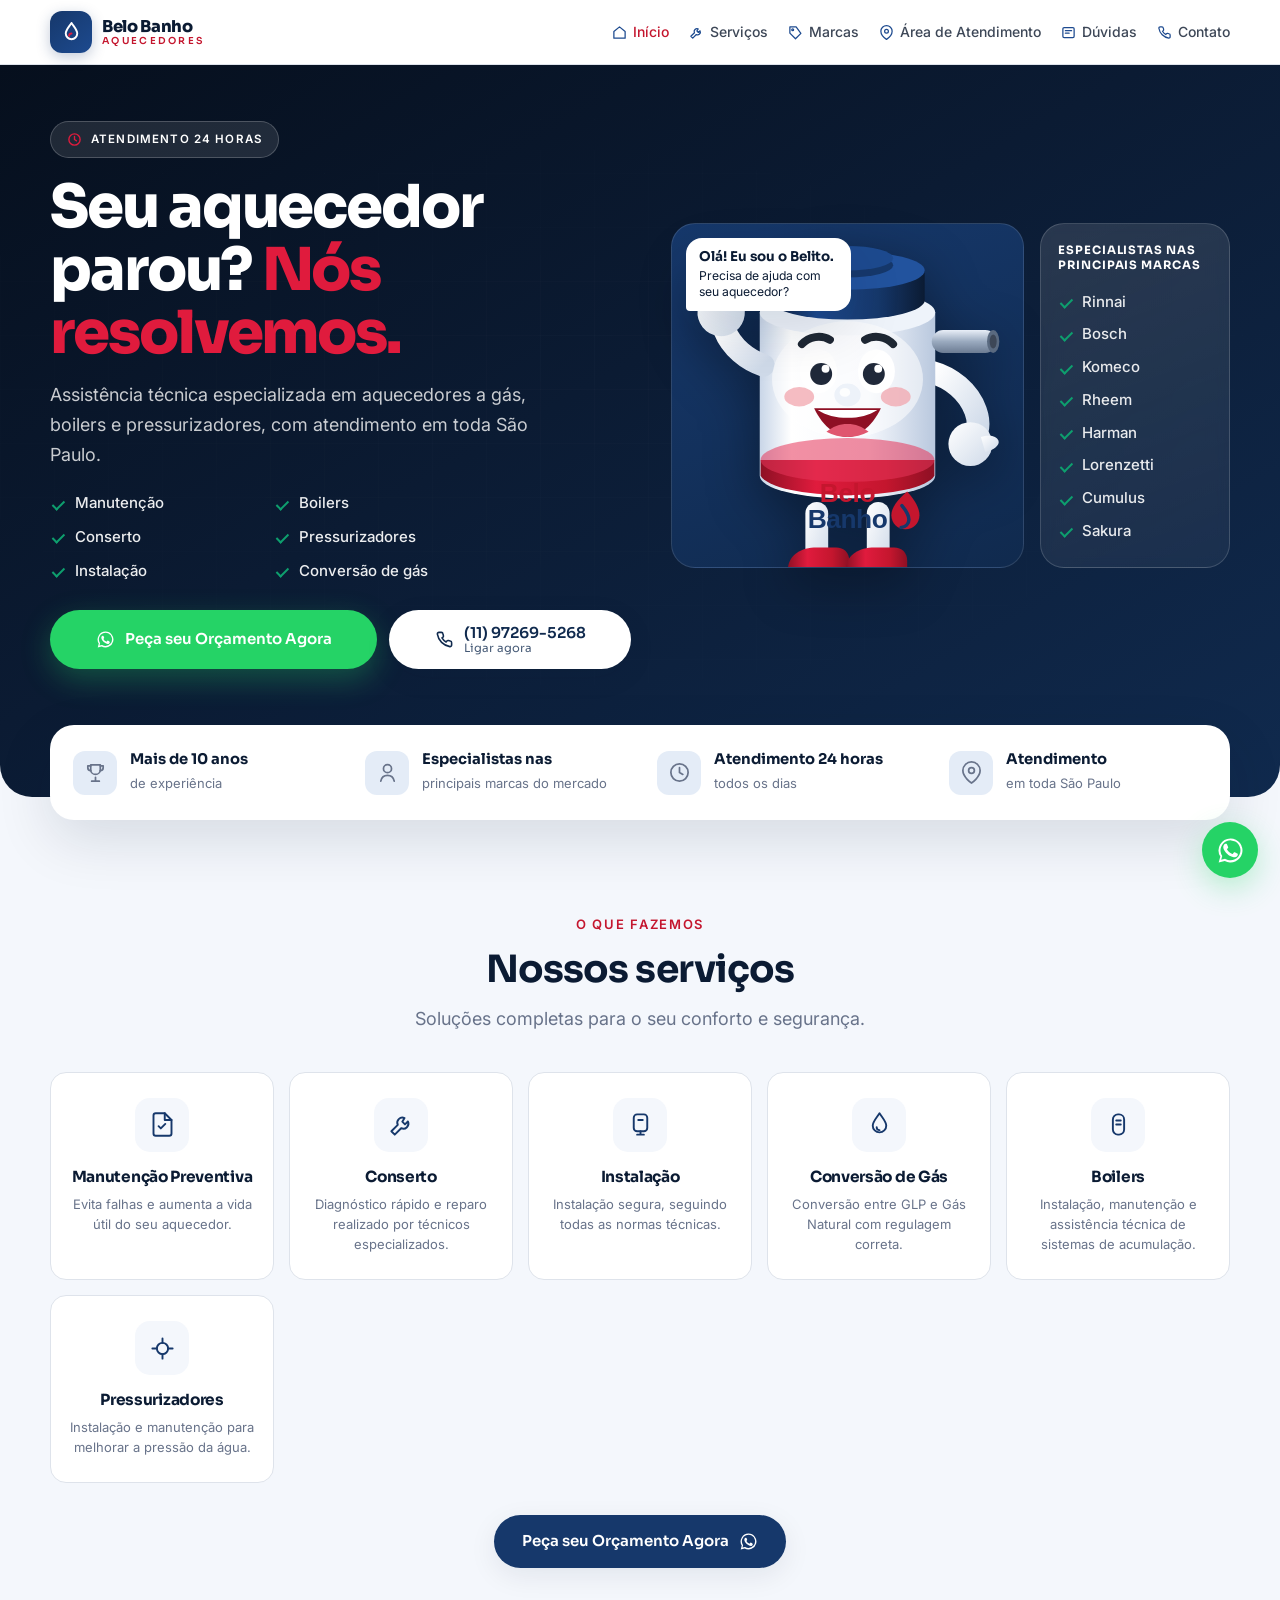
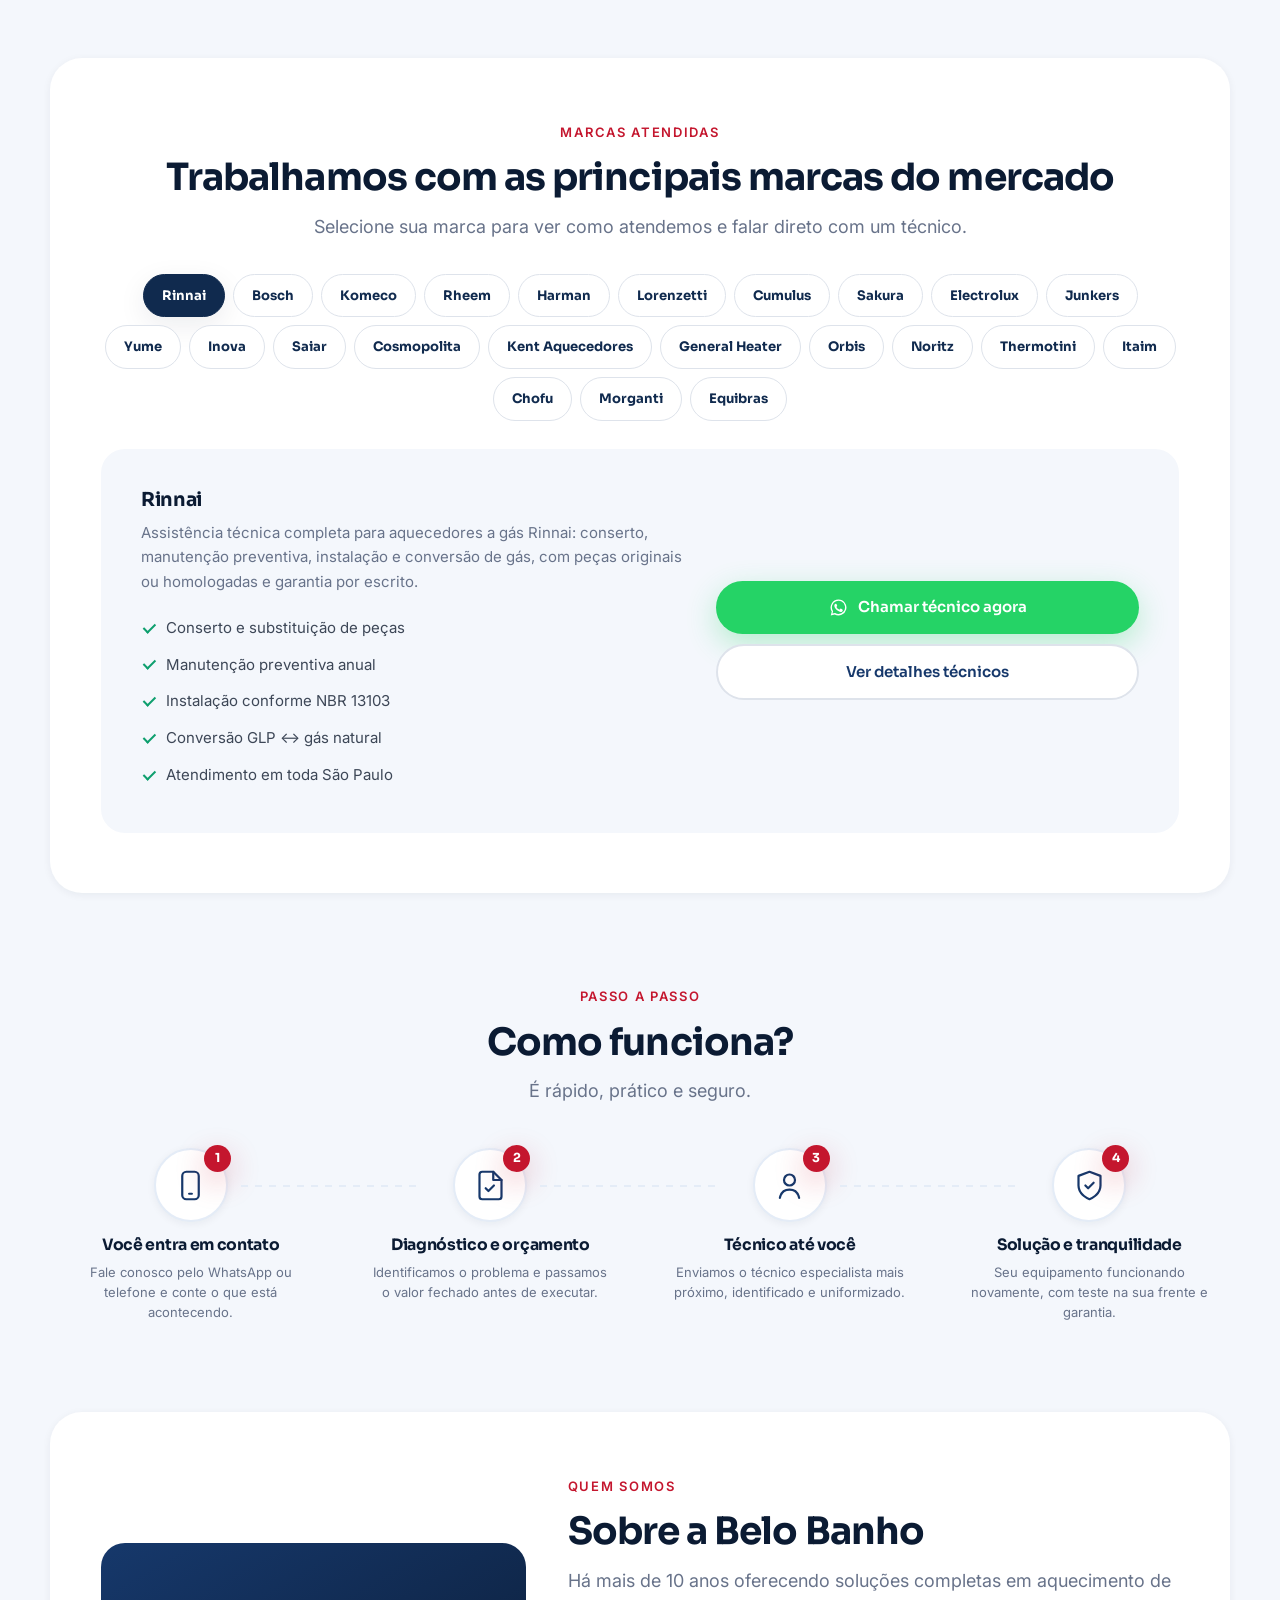
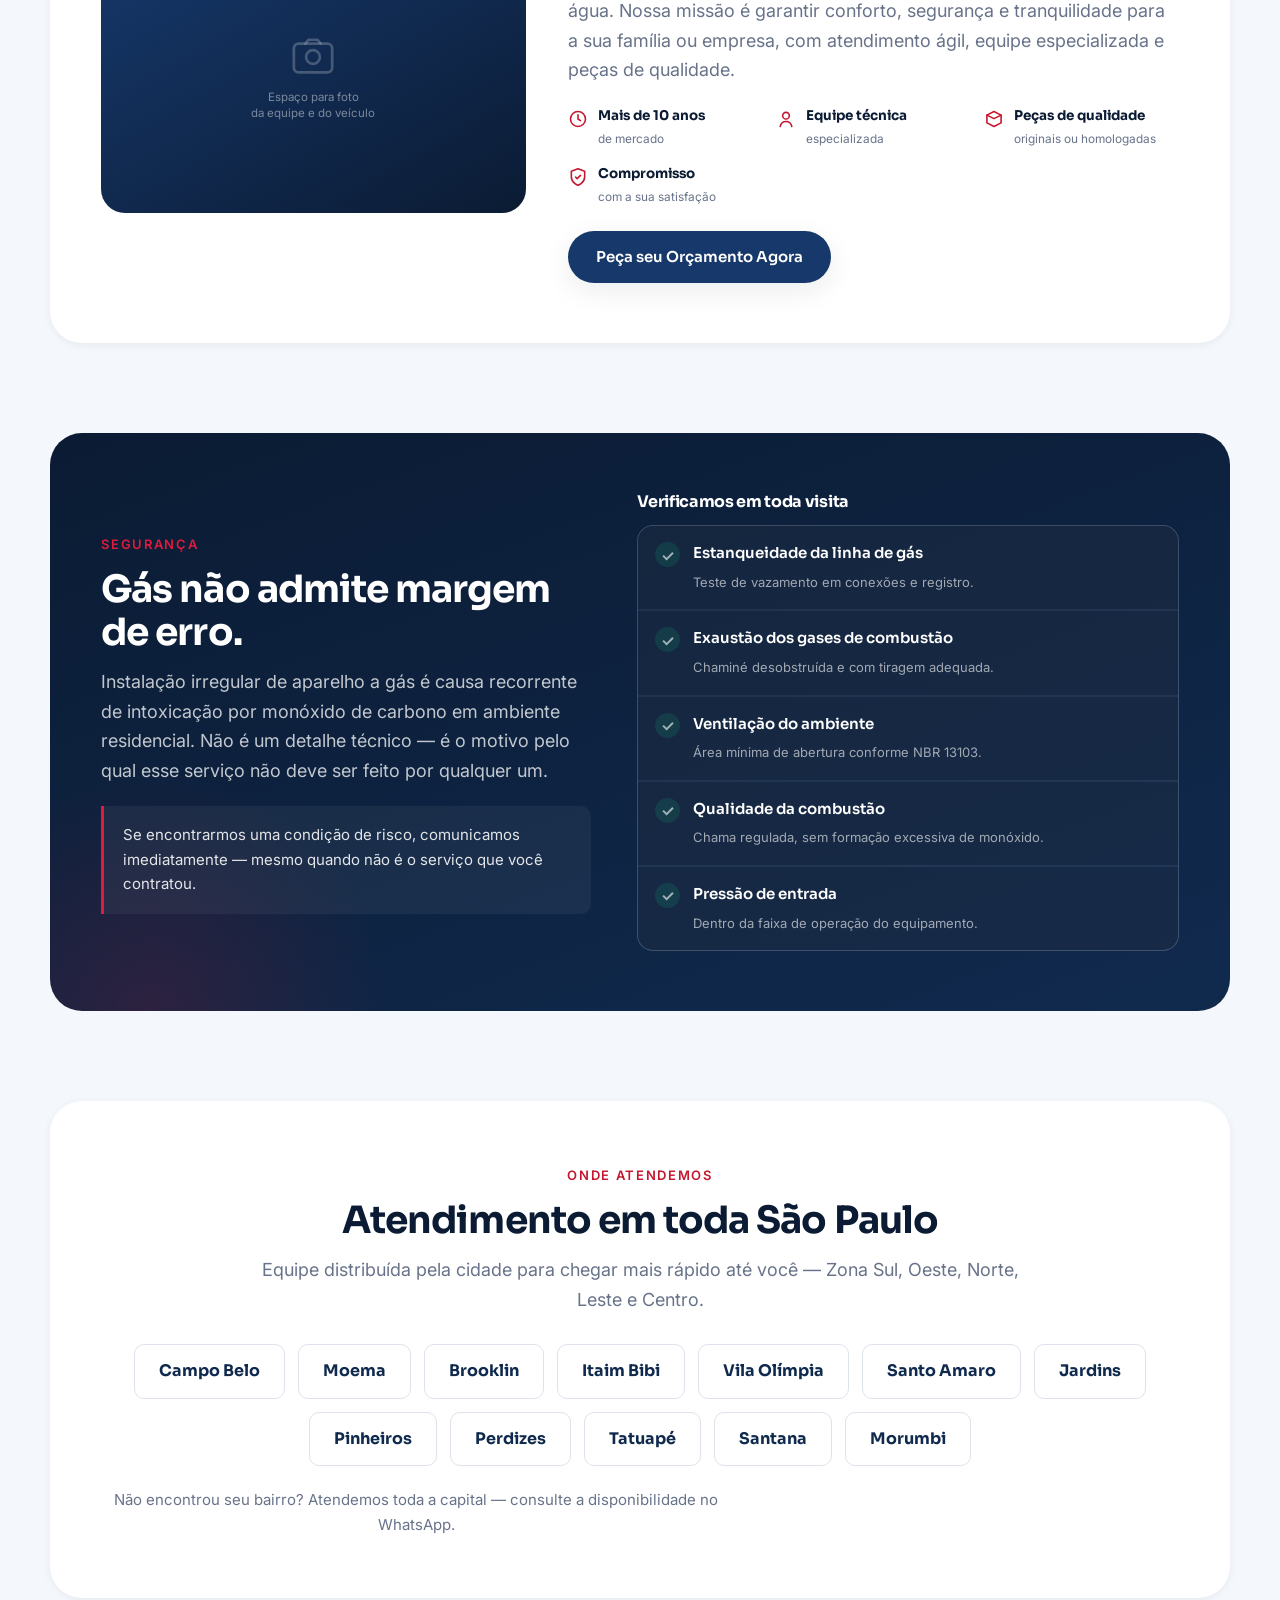
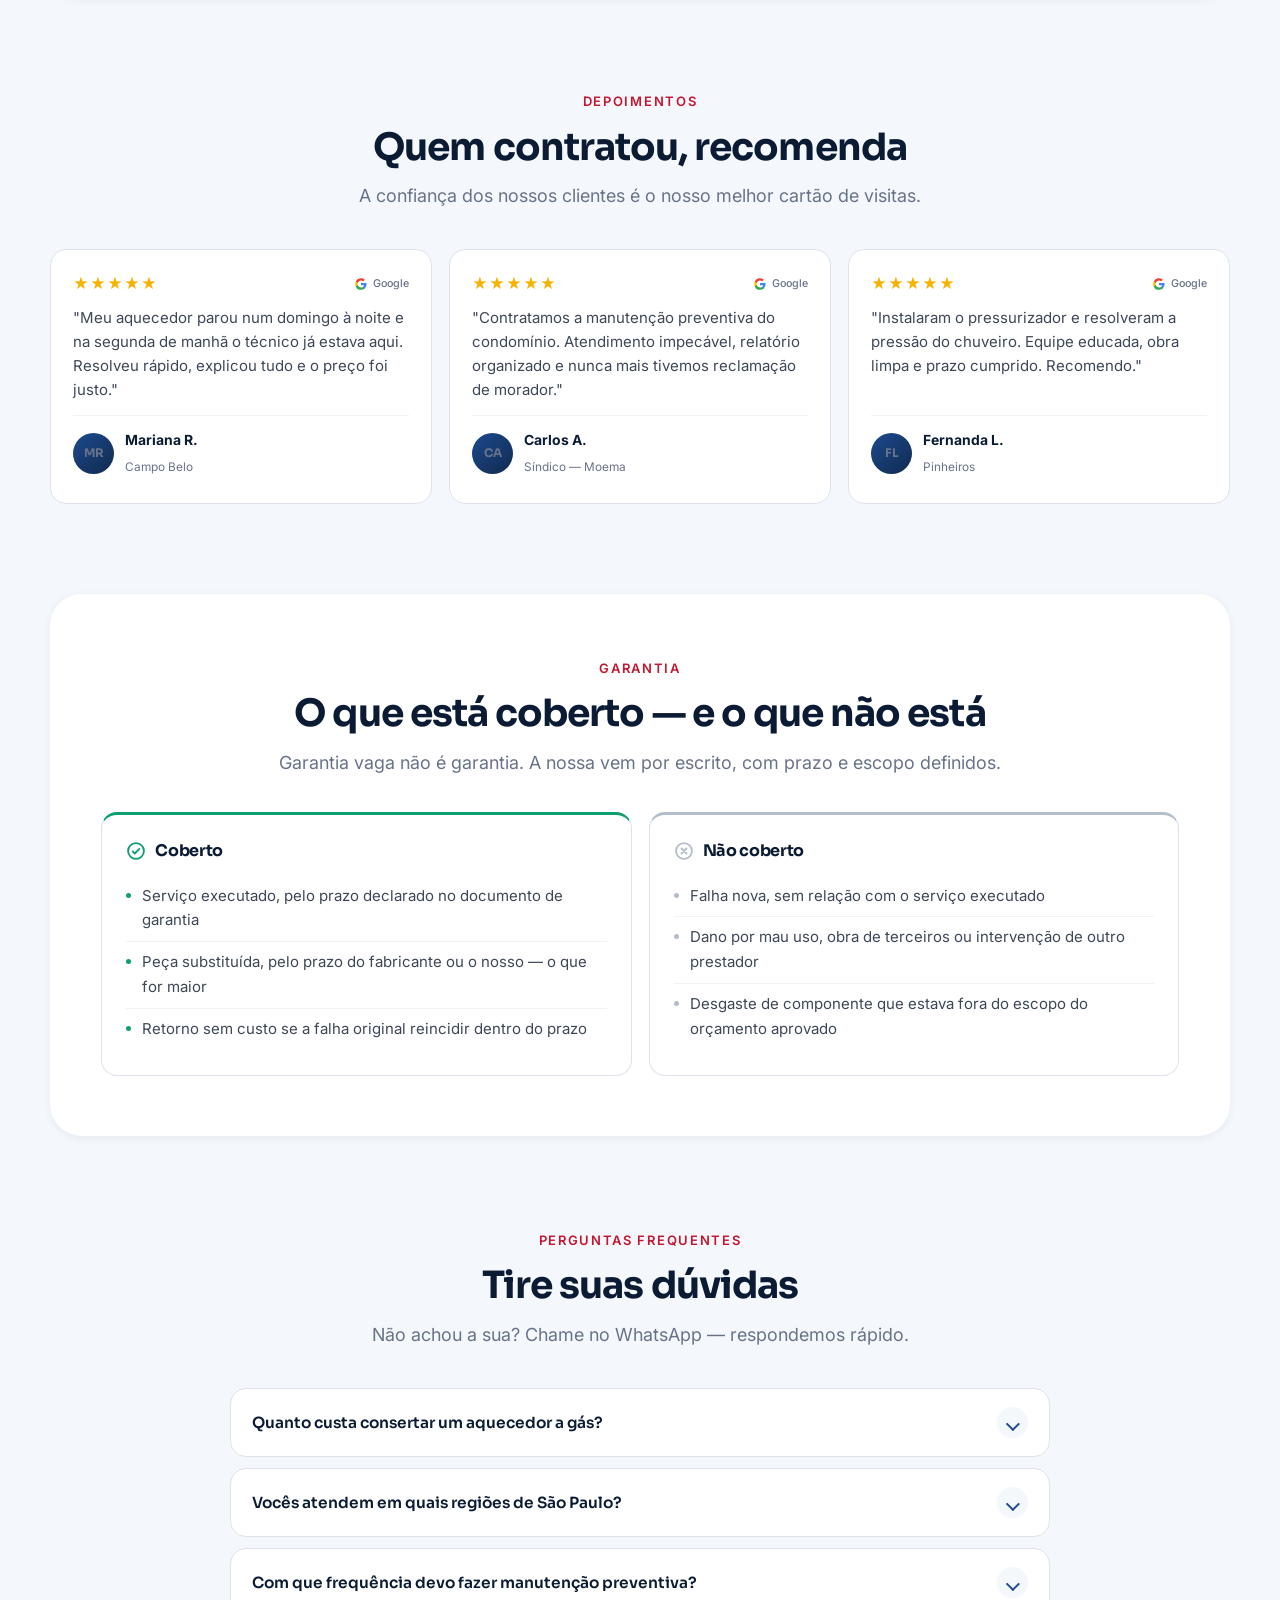
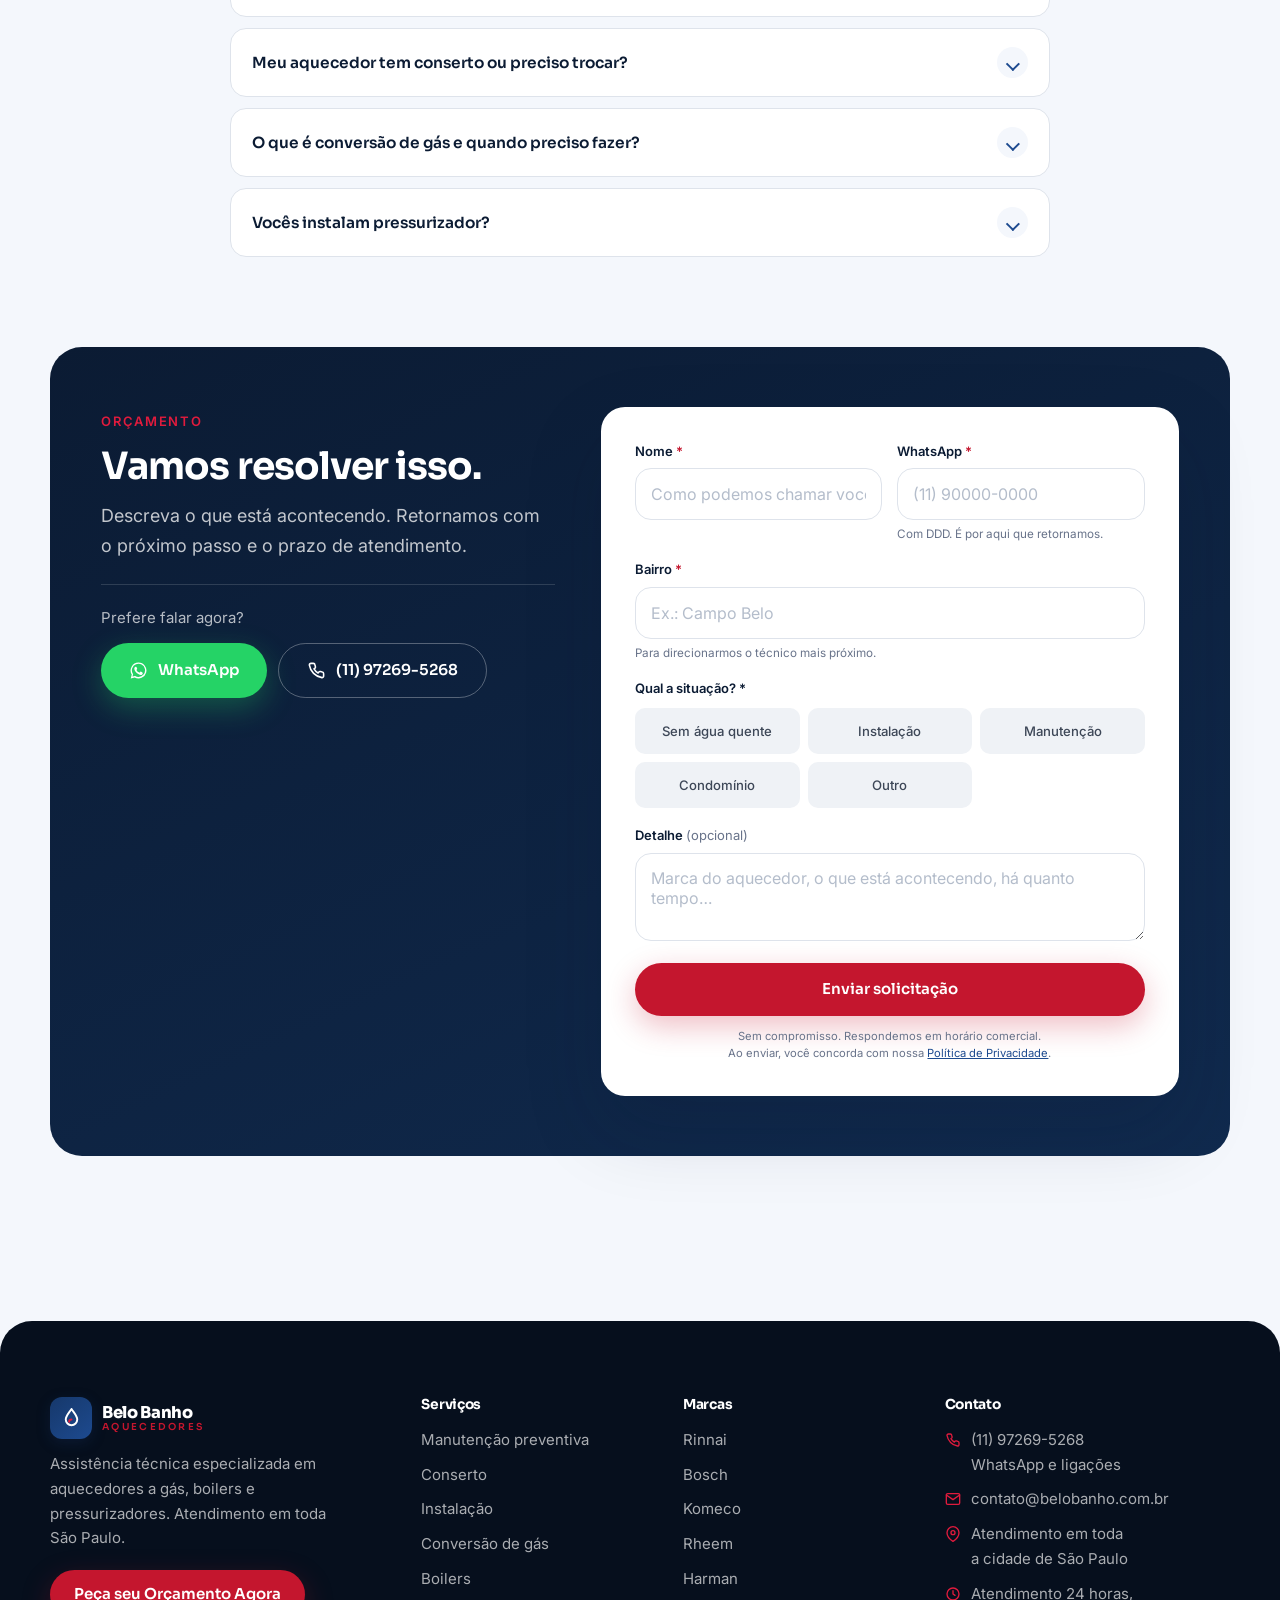
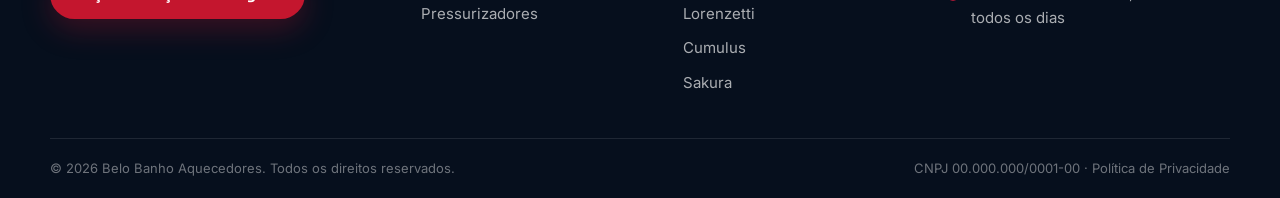
==== commit 25c6c141: "Set real WhatsApp/phone number and update main CTA copy Replace placeholder 5511999999999 with the r" ====
--- a/site/index.html
+++ b/site/index.html
@@ -50,7 +50,7 @@
   <a href="#depoimentos">Depoimentos</a>
   <a href="#garantia">Garantia</a>
   <a href="#faq">Dúvidas</a>
-  <a href="#orcamento" class="btn btn--primary">Solicitar orçamento</a>
+  <a href="#orcamento" class="btn btn--primary">Peça seu Orçamento Agora</a>
 </div>
 
 <main id="main">
@@ -71,13 +71,13 @@
         <li><i class="ic ic-ck" aria-hidden="true"></i> Conversão de gás</li>
       </ul>
       <div class="hero__cta rv">
-        <a href="https://wa.me/5511999999999?text=Ol%C3%A1!%20Vim%20pelo%20site%20e%20gostaria%20de%20solicitar%20um%20atendimento." class="btn btn--wa" data-track="wa" data-origin="hero">
+        <a href="https://wa.me/5511972695268?text=Ol%C3%A1!%20Vim%20pelo%20site%20e%20gostaria%20de%20solicitar%20um%20atendimento." class="btn btn--wa" data-track="wa" data-origin="hero">
           <svg viewBox="0 0 24 24" fill="currentColor" aria-hidden="true"><path d="M12 2a10 10 0 0 0-8.5 15.2L2.2 22l4.9-1.3A10 10 0 1 0 12 2m0 18.1a8.3 8.3 0 0 1-4.2-1.2l-.3-.1-3.1.8.8-3-.2-.3A8.3 8.3 0 1 1 12 20.1m4.6-5.9-1.7-.8q-.35-.15-.55.15l-.8 1q-.25.3-.6.1a6.8 6.8 0 0 1-3.4-3q-.2-.35.05-.6l.7-.8q.2-.25.05-.5l-.9-2.1q-.2-.45-.6-.45h-.5q-.4 0-.75.4a3.2 3.2 0 0 0-.9 2.3 5.6 5.6 0 0 0 1.15 2.9 12 12 0 0 0 5 4.4 3.6 3.6 0 0 0 2.9.35 2.5 2.5 0 0 0 1.5-1.35 1.8 1.8 0 0 0 .1-1.1z"/></svg>
-          Solicitar Atendimento
+          Peça seu Orçamento Agora
         </a>
-        <a href="tel:+5511999999999" class="btn btn--light" data-track="tel" data-origin="hero">
+        <a href="tel:+5511972695268" class="btn btn--light" data-track="tel" data-origin="hero">
           <svg viewBox="0 0 24 24" fill="none" stroke="currentColor" stroke-width="2" stroke-linecap="round" stroke-linejoin="round" aria-hidden="true"><path d="M21 16v3a2 2 0 0 1-2.2 2A19 19 0 0 1 3 5.2 2 2 0 0 1 5 3h3a2 2 0 0 1 2 1.7l.6 2.4a2 2 0 0 1-.5 1.9L8.8 10a15 15 0 0 0 5.2 5.2l1-1.3a2 2 0 0 1 1.9-.5l2.4.6A2 2 0 0 1 21 16"/></svg>
-          <span class="btn__stack">(11) 99999-9999<small>Ligar agora</small></span>
+          <span class="btn__stack">(11) 97269-5268<small>Ligar agora</small></span>
         </a>
       </div>
     </div>
@@ -135,7 +135,7 @@
       <article class="svc__card rv"><span class="svc__ic"><svg viewBox="0 0 24 24" fill="none" stroke="currentColor" stroke-width="1.7" stroke-linecap="round" stroke-linejoin="round" aria-hidden="true"><rect x="7" y="3" width="10" height="18" rx="4.5"/><path d="M10 8.5h4M10 12h4"/></svg></span><h3>Boilers</h3><p>Instalação, manutenção e assistência técnica de sistemas de acumulação.</p></article>
       <article class="svc__card rv"><span class="svc__ic"><svg viewBox="0 0 24 24" fill="none" stroke="currentColor" stroke-width="1.7" stroke-linecap="round" stroke-linejoin="round" aria-hidden="true"><circle cx="12" cy="12" r="5"/><path d="M12 7V3M17 12h4M12 17v4M7 12H3"/></svg></span><h3>Pressurizadores</h3><p>Instalação e manutenção para melhorar a pressão da água.</p></article>
     </div>
-    <div class="mid" style="margin-top:32px"><a href="#orcamento" class="btn btn--blue rv">Solicitar Orçamento <svg viewBox="0 0 24 24" fill="currentColor" aria-hidden="true"><path d="M12 2a10 10 0 0 0-8.5 15.2L2.2 22l4.9-1.3A10 10 0 1 0 12 2m0 18.1a8.3 8.3 0 0 1-4.2-1.2l-.3-.1-3.1.8.8-3-.2-.3A8.3 8.3 0 1 1 12 20.1m4.6-5.9-1.7-.8q-.35-.15-.55.15l-.8 1q-.25.3-.6.1a6.8 6.8 0 0 1-3.4-3q-.2-.35.05-.6l.7-.8q.2-.25.05-.5l-.9-2.1q-.2-.45-.6-.45h-.5q-.4 0-.75.4a3.2 3.2 0 0 0-.9 2.3 5.6 5.6 0 0 0 1.15 2.9 12 12 0 0 0 5 4.4 3.6 3.6 0 0 0 2.9.35 2.5 2.5 0 0 0 1.5-1.35 1.8 1.8 0 0 0 .1-1.1z"/></svg></a></div>
+    <div class="mid" style="margin-top:32px"><a href="#orcamento" class="btn btn--blue rv">Peça seu Orçamento Agora <svg viewBox="0 0 24 24" fill="currentColor" aria-hidden="true"><path d="M12 2a10 10 0 0 0-8.5 15.2L2.2 22l4.9-1.3A10 10 0 1 0 12 2m0 18.1a8.3 8.3 0 0 1-4.2-1.2l-.3-.1-3.1.8.8-3-.2-.3A8.3 8.3 0 1 1 12 20.1m4.6-5.9-1.7-.8q-.35-.15-.55.15l-.8 1q-.25.3-.6.1a6.8 6.8 0 0 1-3.4-3q-.2-.35.05-.6l.7-.8q.2-.25.05-.5l-.9-2.1q-.2-.45-.6-.45h-.5q-.4 0-.75.4a3.2 3.2 0 0 0-.9 2.3 5.6 5.6 0 0 0 1.15 2.9 12 12 0 0 0 5 4.4 3.6 3.6 0 0 0 2.9.35 2.5 2.5 0 0 0 1.5-1.35 1.8 1.8 0 0 0 .1-1.1z"/></svg></a></div>
   </div>
 </section>
 
@@ -190,7 +190,7 @@
               </ul>
             </div>
             <div class="brandtabs__actions">
-              <a href="https://wa.me/5511999999999?text=Ol%C3%A1!%20Preciso%20de%20assist%C3%AAncia%20para%20meu%20aquecedor%20Rinnai." class="btn btn--wa" data-track="wa" data-origin="tab_rinnai"><svg viewBox="0 0 24 24" fill="currentColor" aria-hidden="true"><path d="M12 2a10 10 0 0 0-8.5 15.2L2.2 22l4.9-1.3A10 10 0 1 0 12 2m0 18.1a8.3 8.3 0 0 1-4.2-1.2l-.3-.1-3.1.8.8-3-.2-.3A8.3 8.3 0 1 1 12 20.1m4.6-5.9-1.7-.8q-.35-.15-.55.15l-.8 1q-.25.3-.6.1a6.8 6.8 0 0 1-3.4-3q-.2-.35.05-.6l.7-.8q.2-.25.05-.5l-.9-2.1q-.2-.45-.6-.45h-.5q-.4 0-.75.4a3.2 3.2 0 0 0-.9 2.3 5.6 5.6 0 0 0 1.15 2.9 12 12 0 0 0 5 4.4 3.6 3.6 0 0 0 2.9.35 2.5 2.5 0 0 0 1.5-1.35 1.8 1.8 0 0 0 .1-1.1z"/></svg> Chamar técnico agora</a>
+              <a href="https://wa.me/5511972695268?text=Ol%C3%A1!%20Preciso%20de%20assist%C3%AAncia%20para%20meu%20aquecedor%20Rinnai." class="btn btn--wa" data-track="wa" data-origin="tab_rinnai"><svg viewBox="0 0 24 24" fill="currentColor" aria-hidden="true"><path d="M12 2a10 10 0 0 0-8.5 15.2L2.2 22l4.9-1.3A10 10 0 1 0 12 2m0 18.1a8.3 8.3 0 0 1-4.2-1.2l-.3-.1-3.1.8.8-3-.2-.3A8.3 8.3 0 1 1 12 20.1m4.6-5.9-1.7-.8q-.35-.15-.55.15l-.8 1q-.25.3-.6.1a6.8 6.8 0 0 1-3.4-3q-.2-.35.05-.6l.7-.8q.2-.25.05-.5l-.9-2.1q-.2-.45-.6-.45h-.5q-.4 0-.75.4a3.2 3.2 0 0 0-.9 2.3 5.6 5.6 0 0 0 1.15 2.9 12 12 0 0 0 5 4.4 3.6 3.6 0 0 0 2.9.35 2.5 2.5 0 0 0 1.5-1.35 1.8 1.8 0 0 0 .1-1.1z"/></svg> Chamar técnico agora</a>
               <a href="marcas/rinnai.html" class="btn btn--outline">Ver detalhes técnicos</a>
             </div>
           </div>
@@ -209,7 +209,7 @@
               </ul>
             </div>
             <div class="brandtabs__actions">
-              <a href="https://wa.me/5511999999999?text=Ol%C3%A1!%20Preciso%20de%20assist%C3%AAncia%20para%20meu%20aquecedor%20Bosch." class="btn btn--wa" data-track="wa" data-origin="tab_bosch"><svg viewBox="0 0 24 24" fill="currentColor" aria-hidden="true"><path d="M12 2a10 10 0 0 0-8.5 15.2L2.2 22l4.9-1.3A10 10 0 1 0 12 2m0 18.1a8.3 8.3 0 0 1-4.2-1.2l-.3-.1-3.1.8.8-3-.2-.3A8.3 8.3 0 1 1 12 20.1m4.6-5.9-1.7-.8q-.35-.15-.55.15l-.8 1q-.25.3-.6.1a6.8 6.8 0 0 1-3.4-3q-.2-.35.05-.6l.7-.8q.2-.25.05-.5l-.9-2.1q-.2-.45-.6-.45h-.5q-.4 0-.75.4a3.2 3.2 0 0 0-.9 2.3 5.6 5.6 0 0 0 1.15 2.9 12 12 0 0 0 5 4.4 3.6 3.6 0 0 0 2.9.35 2.5 2.5 0 0 0 1.5-1.35 1.8 1.8 0 0 0 .1-1.1z"/></svg> Chamar técnico agora</a>
+              <a href="https://wa.me/5511972695268?text=Ol%C3%A1!%20Preciso%20de%20assist%C3%AAncia%20para%20meu%20aquecedor%20Bosch." class="btn btn--wa" data-track="wa" data-origin="tab_bosch"><svg viewBox="0 0 24 24" fill="currentColor" aria-hidden="true"><path d="M12 2a10 10 0 0 0-8.5 15.2L2.2 22l4.9-1.3A10 10 0 1 0 12 2m0 18.1a8.3 8.3 0 0 1-4.2-1.2l-.3-.1-3.1.8.8-3-.2-.3A8.3 8.3 0 1 1 12 20.1m4.6-5.9-1.7-.8q-.35-.15-.55.15l-.8 1q-.25.3-.6.1a6.8 6.8 0 0 1-3.4-3q-.2-.35.05-.6l.7-.8q.2-.25.05-.5l-.9-2.1q-.2-.45-.6-.45h-.5q-.4 0-.75.4a3.2 3.2 0 0 0-.9 2.3 5.6 5.6 0 0 0 1.15 2.9 12 12 0 0 0 5 4.4 3.6 3.6 0 0 0 2.9.35 2.5 2.5 0 0 0 1.5-1.35 1.8 1.8 0 0 0 .1-1.1z"/></svg> Chamar técnico agora</a>
               <a href="marcas/bosch.html" class="btn btn--outline">Ver detalhes técnicos</a>
             </div>
           </div>
@@ -228,7 +228,7 @@
               </ul>
             </div>
             <div class="brandtabs__actions">
-              <a href="https://wa.me/5511999999999?text=Ol%C3%A1!%20Preciso%20de%20assist%C3%AAncia%20para%20meu%20aquecedor%20Komeco." class="btn btn--wa" data-track="wa" data-origin="tab_komeco"><svg viewBox="0 0 24 24" fill="currentColor" aria-hidden="true"><path d="M12 2a10 10 0 0 0-8.5 15.2L2.2 22l4.9-1.3A10 10 0 1 0 12 2m0 18.1a8.3 8.3 0 0 1-4.2-1.2l-.3-.1-3.1.8.8-3-.2-.3A8.3 8.3 0 1 1 12 20.1m4.6-5.9-1.7-.8q-.35-.15-.55.15l-.8 1q-.25.3-.6.1a6.8 6.8 0 0 1-3.4-3q-.2-.35.05-.6l.7-.8q.2-.25.05-.5l-.9-2.1q-.2-.45-.6-.45h-.5q-.4 0-.75.4a3.2 3.2 0 0 0-.9 2.3 5.6 5.6 0 0 0 1.15 2.9 12 12 0 0 0 5 4.4 3.6 3.6 0 0 0 2.9.35 2.5 2.5 0 0 0 1.5-1.35 1.8 1.8 0 0 0 .1-1.1z"/></svg> Chamar técnico agora</a>
+              <a href="https://wa.me/5511972695268?text=Ol%C3%A1!%20Preciso%20de%20assist%C3%AAncia%20para%20meu%20aquecedor%20Komeco." class="btn btn--wa" data-track="wa" data-origin="tab_komeco"><svg viewBox="0 0 24 24" fill="currentColor" aria-hidden="true"><path d="M12 2a10 10 0 0 0-8.5 15.2L2.2 22l4.9-1.3A10 10 0 1 0 12 2m0 18.1a8.3 8.3 0 0 1-4.2-1.2l-.3-.1-3.1.8.8-3-.2-.3A8.3 8.3 0 1 1 12 20.1m4.6-5.9-1.7-.8q-.35-.15-.55.15l-.8 1q-.25.3-.6.1a6.8 6.8 0 0 1-3.4-3q-.2-.35.05-.6l.7-.8q.2-.25.05-.5l-.9-2.1q-.2-.45-.6-.45h-.5q-.4 0-.75.4a3.2 3.2 0 0 0-.9 2.3 5.6 5.6 0 0 0 1.15 2.9 12 12 0 0 0 5 4.4 3.6 3.6 0 0 0 2.9.35 2.5 2.5 0 0 0 1.5-1.35 1.8 1.8 0 0 0 .1-1.1z"/></svg> Chamar técnico agora</a>
               <a href="marcas/komeco.html" class="btn btn--outline">Ver detalhes técnicos</a>
             </div>
           </div>
@@ -247,7 +247,7 @@
               </ul>
             </div>
             <div class="brandtabs__actions">
-              <a href="https://wa.me/5511999999999?text=Ol%C3%A1!%20Preciso%20de%20assist%C3%AAncia%20para%20meu%20aquecedor%20Rheem." class="btn btn--wa" data-track="wa" data-origin="tab_rheem"><svg viewBox="0 0 24 24" fill="currentColor" aria-hidden="true"><path d="M12 2a10 10 0 0 0-8.5 15.2L2.2 22l4.9-1.3A10 10 0 1 0 12 2m0 18.1a8.3 8.3 0 0 1-4.2-1.2l-.3-.1-3.1.8.8-3-.2-.3A8.3 8.3 0 1 1 12 20.1m4.6-5.9-1.7-.8q-.35-.15-.55.15l-.8 1q-.25.3-.6.1a6.8 6.8 0 0 1-3.4-3q-.2-.35.05-.6l.7-.8q.2-.25.05-.5l-.9-2.1q-.2-.45-.6-.45h-.5q-.4 0-.75.4a3.2 3.2 0 0 0-.9 2.3 5.6 5.6 0 0 0 1.15 2.9 12 12 0 0 0 5 4.4 3.6 3.6 0 0 0 2.9.35 2.5 2.5 0 0 0 1.5-1.35 1.8 1.8 0 0 0 .1-1.1z"/></svg> Chamar técnico agora</a>
+              <a href="https://wa.me/5511972695268?text=Ol%C3%A1!%20Preciso%20de%20assist%C3%AAncia%20para%20meu%20aquecedor%20Rheem." class="btn btn--wa" data-track="wa" data-origin="tab_rheem"><svg viewBox="0 0 24 24" fill="currentColor" aria-hidden="true"><path d="M12 2a10 10 0 0 0-8.5 15.2L2.2 22l4.9-1.3A10 10 0 1 0 12 2m0 18.1a8.3 8.3 0 0 1-4.2-1.2l-.3-.1-3.1.8.8-3-.2-.3A8.3 8.3 0 1 1 12 20.1m4.6-5.9-1.7-.8q-.35-.15-.55.15l-.8 1q-.25.3-.6.1a6.8 6.8 0 0 1-3.4-3q-.2-.35.05-.6l.7-.8q.2-.25.05-.5l-.9-2.1q-.2-.45-.6-.45h-.5q-.4 0-.75.4a3.2 3.2 0 0 0-.9 2.3 5.6 5.6 0 0 0 1.15 2.9 12 12 0 0 0 5 4.4 3.6 3.6 0 0 0 2.9.35 2.5 2.5 0 0 0 1.5-1.35 1.8 1.8 0 0 0 .1-1.1z"/></svg> Chamar técnico agora</a>
               <a href="marcas/rheem.html" class="btn btn--outline">Ver detalhes técnicos</a>
             </div>
           </div>
@@ -266,7 +266,7 @@
               </ul>
             </div>
             <div class="brandtabs__actions">
-              <a href="https://wa.me/5511999999999?text=Ol%C3%A1!%20Preciso%20de%20assist%C3%AAncia%20para%20meu%20aquecedor%20Harman." class="btn btn--wa" data-track="wa" data-origin="tab_harman"><svg viewBox="0 0 24 24" fill="currentColor" aria-hidden="true"><path d="M12 2a10 10 0 0 0-8.5 15.2L2.2 22l4.9-1.3A10 10 0 1 0 12 2m0 18.1a8.3 8.3 0 0 1-4.2-1.2l-.3-.1-3.1.8.8-3-.2-.3A8.3 8.3 0 1 1 12 20.1m4.6-5.9-1.7-.8q-.35-.15-.55.15l-.8 1q-.25.3-.6.1a6.8 6.8 0 0 1-3.4-3q-.2-.35.05-.6l.7-.8q.2-.25.05-.5l-.9-2.1q-.2-.45-.6-.45h-.5q-.4 0-.75.4a3.2 3.2 0 0 0-.9 2.3 5.6 5.6 0 0 0 1.15 2.9 12 12 0 0 0 5 4.4 3.6 3.6 0 0 0 2.9.35 2.5 2.5 0 0 0 1.5-1.35 1.8 1.8 0 0 0 .1-1.1z"/></svg> Chamar técnico agora</a>
+              <a href="https://wa.me/5511972695268?text=Ol%C3%A1!%20Preciso%20de%20assist%C3%AAncia%20para%20meu%20aquecedor%20Harman." class="btn btn--wa" data-track="wa" data-origin="tab_harman"><svg viewBox="0 0 24 24" fill="currentColor" aria-hidden="true"><path d="M12 2a10 10 0 0 0-8.5 15.2L2.2 22l4.9-1.3A10 10 0 1 0 12 2m0 18.1a8.3 8.3 0 0 1-4.2-1.2l-.3-.1-3.1.8.8-3-.2-.3A8.3 8.3 0 1 1 12 20.1m4.6-5.9-1.7-.8q-.35-.15-.55.15l-.8 1q-.25.3-.6.1a6.8 6.8 0 0 1-3.4-3q-.2-.35.05-.6l.7-.8q.2-.25.05-.5l-.9-2.1q-.2-.45-.6-.45h-.5q-.4 0-.75.4a3.2 3.2 0 0 0-.9 2.3 5.6 5.6 0 0 0 1.15 2.9 12 12 0 0 0 5 4.4 3.6 3.6 0 0 0 2.9.35 2.5 2.5 0 0 0 1.5-1.35 1.8 1.8 0 0 0 .1-1.1z"/></svg> Chamar técnico agora</a>
               <a href="marcas/harman.html" class="btn btn--outline">Ver detalhes técnicos</a>
             </div>
           </div>
@@ -285,7 +285,7 @@
               </ul>
             </div>
             <div class="brandtabs__actions">
-              <a href="https://wa.me/5511999999999?text=Ol%C3%A1!%20Preciso%20de%20assist%C3%AAncia%20para%20meu%20aquecedor%20Lorenzetti." class="btn btn--wa" data-track="wa" data-origin="tab_lorenzetti"><svg viewBox="0 0 24 24" fill="currentColor" aria-hidden="true"><path d="M12 2a10 10 0 0 0-8.5 15.2L2.2 22l4.9-1.3A10 10 0 1 0 12 2m0 18.1a8.3 8.3 0 0 1-4.2-1.2l-.3-.1-3.1.8.8-3-.2-.3A8.3 8.3 0 1 1 12 20.1m4.6-5.9-1.7-.8q-.35-.15-.55.15l-.8 1q-.25.3-.6.1a6.8 6.8 0 0 1-3.4-3q-.2-.35.05-.6l.7-.8q.2-.25.05-.5l-.9-2.1q-.2-.45-.6-.45h-.5q-.4 0-.75.4a3.2 3.2 0 0 0-.9 2.3 5.6 5.6 0 0 0 1.15 2.9 12 12 0 0 0 5 4.4 3.6 3.6 0 0 0 2.9.35 2.5 2.5 0 0 0 1.5-1.35 1.8 1.8 0 0 0 .1-1.1z"/></svg> Chamar técnico agora</a>
+              <a href="https://wa.me/5511972695268?text=Ol%C3%A1!%20Preciso%20de%20assist%C3%AAncia%20para%20meu%20aquecedor%20Lorenzetti." class="btn btn--wa" data-track="wa" data-origin="tab_lorenzetti"><svg viewBox="0 0 24 24" fill="currentColor" aria-hidden="true"><path d="M12 2a10 10 0 0 0-8.5 15.2L2.2 22l4.9-1.3A10 10 0 1 0 12 2m0 18.1a8.3 8.3 0 0 1-4.2-1.2l-.3-.1-3.1.8.8-3-.2-.3A8.3 8.3 0 1 1 12 20.1m4.6-5.9-1.7-.8q-.35-.15-.55.15l-.8 1q-.25.3-.6.1a6.8 6.8 0 0 1-3.4-3q-.2-.35.05-.6l.7-.8q.2-.25.05-.5l-.9-2.1q-.2-.45-.6-.45h-.5q-.4 0-.75.4a3.2 3.2 0 0 0-.9 2.3 5.6 5.6 0 0 0 1.15 2.9 12 12 0 0 0 5 4.4 3.6 3.6 0 0 0 2.9.35 2.5 2.5 0 0 0 1.5-1.35 1.8 1.8 0 0 0 .1-1.1z"/></svg> Chamar técnico agora</a>
               <a href="marcas/lorenzetti.html" class="btn btn--outline">Ver detalhes técnicos</a>
             </div>
           </div>
@@ -304,7 +304,7 @@
               </ul>
             </div>
             <div class="brandtabs__actions">
-              <a href="https://wa.me/5511999999999?text=Ol%C3%A1!%20Preciso%20de%20assist%C3%AAncia%20para%20meu%20aquecedor%20Cumulus." class="btn btn--wa" data-track="wa" data-origin="tab_cumulus"><svg viewBox="0 0 24 24" fill="currentColor" aria-hidden="true"><path d="M12 2a10 10 0 0 0-8.5 15.2L2.2 22l4.9-1.3A10 10 0 1 0 12 2m0 18.1a8.3 8.3 0 0 1-4.2-1.2l-.3-.1-3.1.8.8-3-.2-.3A8.3 8.3 0 1 1 12 20.1m4.6-5.9-1.7-.8q-.35-.15-.55.15l-.8 1q-.25.3-.6.1a6.8 6.8 0 0 1-3.4-3q-.2-.35.05-.6l.7-.8q.2-.25.05-.5l-.9-2.1q-.2-.45-.6-.45h-.5q-.4 0-.75.4a3.2 3.2 0 0 0-.9 2.3 5.6 5.6 0 0 0 1.15 2.9 12 12 0 0 0 5 4.4 3.6 3.6 0 0 0 2.9.35 2.5 2.5 0 0 0 1.5-1.35 1.8 1.8 0 0 0 .1-1.1z"/></svg> Chamar técnico agora</a>
+              <a href="https://wa.me/5511972695268?text=Ol%C3%A1!%20Preciso%20de%20assist%C3%AAncia%20para%20meu%20aquecedor%20Cumulus." class="btn btn--wa" data-track="wa" data-origin="tab_cumulus"><svg viewBox="0 0 24 24" fill="currentColor" aria-hidden="true"><path d="M12 2a10 10 0 0 0-8.5 15.2L2.2 22l4.9-1.3A10 10 0 1 0 12 2m0 18.1a8.3 8.3 0 0 1-4.2-1.2l-.3-.1-3.1.8.8-3-.2-.3A8.3 8.3 0 1 1 12 20.1m4.6-5.9-1.7-.8q-.35-.15-.55.15l-.8 1q-.25.3-.6.1a6.8 6.8 0 0 1-3.4-3q-.2-.35.05-.6l.7-.8q.2-.25.05-.5l-.9-2.1q-.2-.45-.6-.45h-.5q-.4 0-.75.4a3.2 3.2 0 0 0-.9 2.3 5.6 5.6 0 0 0 1.15 2.9 12 12 0 0 0 5 4.4 3.6 3.6 0 0 0 2.9.35 2.5 2.5 0 0 0 1.5-1.35 1.8 1.8 0 0 0 .1-1.1z"/></svg> Chamar técnico agora</a>
               <a href="marcas/cumulus.html" class="btn btn--outline">Ver detalhes técnicos</a>
             </div>
           </div>
@@ -323,7 +323,7 @@
               </ul>
             </div>
             <div class="brandtabs__actions">
-              <a href="https://wa.me/5511999999999?text=Ol%C3%A1!%20Preciso%20de%20assist%C3%AAncia%20para%20meu%20aquecedor%20Sakura." class="btn btn--wa" data-track="wa" data-origin="tab_sakura"><svg viewBox="0 0 24 24" fill="currentColor" aria-hidden="true"><path d="M12 2a10 10 0 0 0-8.5 15.2L2.2 22l4.9-1.3A10 10 0 1 0 12 2m0 18.1a8.3 8.3 0 0 1-4.2-1.2l-.3-.1-3.1.8.8-3-.2-.3A8.3 8.3 0 1 1 12 20.1m4.6-5.9-1.7-.8q-.35-.15-.55.15l-.8 1q-.25.3-.6.1a6.8 6.8 0 0 1-3.4-3q-.2-.35.05-.6l.7-.8q.2-.25.05-.5l-.9-2.1q-.2-.45-.6-.45h-.5q-.4 0-.75.4a3.2 3.2 0 0 0-.9 2.3 5.6 5.6 0 0 0 1.15 2.9 12 12 0 0 0 5 4.4 3.6 3.6 0 0 0 2.9.35 2.5 2.5 0 0 0 1.5-1.35 1.8 1.8 0 0 0 .1-1.1z"/></svg> Chamar técnico agora</a>
+              <a href="https://wa.me/5511972695268?text=Ol%C3%A1!%20Preciso%20de%20assist%C3%AAncia%20para%20meu%20aquecedor%20Sakura." class="btn btn--wa" data-track="wa" data-origin="tab_sakura"><svg viewBox="0 0 24 24" fill="currentColor" aria-hidden="true"><path d="M12 2a10 10 0 0 0-8.5 15.2L2.2 22l4.9-1.3A10 10 0 1 0 12 2m0 18.1a8.3 8.3 0 0 1-4.2-1.2l-.3-.1-3.1.8.8-3-.2-.3A8.3 8.3 0 1 1 12 20.1m4.6-5.9-1.7-.8q-.35-.15-.55.15l-.8 1q-.25.3-.6.1a6.8 6.8 0 0 1-3.4-3q-.2-.35.05-.6l.7-.8q.2-.25.05-.5l-.9-2.1q-.2-.45-.6-.45h-.5q-.4 0-.75.4a3.2 3.2 0 0 0-.9 2.3 5.6 5.6 0 0 0 1.15 2.9 12 12 0 0 0 5 4.4 3.6 3.6 0 0 0 2.9.35 2.5 2.5 0 0 0 1.5-1.35 1.8 1.8 0 0 0 .1-1.1z"/></svg> Chamar técnico agora</a>
               <a href="marcas/sakura.html" class="btn btn--outline">Ver detalhes técnicos</a>
             </div>
           </div>
@@ -342,7 +342,7 @@
               </ul>
             </div>
             <div class="brandtabs__actions">
-              <a href="https://wa.me/5511999999999?text=Ol%C3%A1!%20Preciso%20de%20assist%C3%AAncia%20para%20meu%20aquecedor%20Electrolux." class="btn btn--wa" data-track="wa" data-origin="tab_electrolux"><svg viewBox="0 0 24 24" fill="currentColor" aria-hidden="true"><path d="M12 2a10 10 0 0 0-8.5 15.2L2.2 22l4.9-1.3A10 10 0 1 0 12 2m0 18.1a8.3 8.3 0 0 1-4.2-1.2l-.3-.1-3.1.8.8-3-.2-.3A8.3 8.3 0 1 1 12 20.1m4.6-5.9-1.7-.8q-.35-.15-.55.15l-.8 1q-.25.3-.6.1a6.8 6.8 0 0 1-3.4-3q-.2-.35.05-.6l.7-.8q.2-.25.05-.5l-.9-2.1q-.2-.45-.6-.45h-.5q-.4 0-.75.4a3.2 3.2 0 0 0-.9 2.3 5.6 5.6 0 0 0 1.15 2.9 12 12 0 0 0 5 4.4 3.6 3.6 0 0 0 2.9.35 2.5 2.5 0 0 0 1.5-1.35 1.8 1.8 0 0 0 .1-1.1z"/></svg> Chamar técnico agora</a>
+              <a href="https://wa.me/5511972695268?text=Ol%C3%A1!%20Preciso%20de%20assist%C3%AAncia%20para%20meu%20aquecedor%20Electrolux." class="btn btn--wa" data-track="wa" data-origin="tab_electrolux"><svg viewBox="0 0 24 24" fill="currentColor" aria-hidden="true"><path d="M12 2a10 10 0 0 0-8.5 15.2L2.2 22l4.9-1.3A10 10 0 1 0 12 2m0 18.1a8.3 8.3 0 0 1-4.2-1.2l-.3-.1-3.1.8.8-3-.2-.3A8.3 8.3 0 1 1 12 20.1m4.6-5.9-1.7-.8q-.35-.15-.55.15l-.8 1q-.25.3-.6.1a6.8 6.8 0 0 1-3.4-3q-.2-.35.05-.6l.7-.8q.2-.25.05-.5l-.9-2.1q-.2-.45-.6-.45h-.5q-.4 0-.75.4a3.2 3.2 0 0 0-.9 2.3 5.6 5.6 0 0 0 1.15 2.9 12 12 0 0 0 5 4.4 3.6 3.6 0 0 0 2.9.35 2.5 2.5 0 0 0 1.5-1.35 1.8 1.8 0 0 0 .1-1.1z"/></svg> Chamar técnico agora</a>
             </div>
           </div>
         </div>
@@ -360,7 +360,7 @@
               </ul>
             </div>
             <div class="brandtabs__actions">
-              <a href="https://wa.me/5511999999999?text=Ol%C3%A1!%20Preciso%20de%20assist%C3%AAncia%20para%20meu%20aquecedor%20Junkers." class="btn btn--wa" data-track="wa" data-origin="tab_junkers"><svg viewBox="0 0 24 24" fill="currentColor" aria-hidden="true"><path d="M12 2a10 10 0 0 0-8.5 15.2L2.2 22l4.9-1.3A10 10 0 1 0 12 2m0 18.1a8.3 8.3 0 0 1-4.2-1.2l-.3-.1-3.1.8.8-3-.2-.3A8.3 8.3 0 1 1 12 20.1m4.6-5.9-1.7-.8q-.35-.15-.55.15l-.8 1q-.25.3-.6.1a6.8 6.8 0 0 1-3.4-3q-.2-.35.05-.6l.7-.8q.2-.25.05-.5l-.9-2.1q-.2-.45-.6-.45h-.5q-.4 0-.75.4a3.2 3.2 0 0 0-.9 2.3 5.6 5.6 0 0 0 1.15 2.9 12 12 0 0 0 5 4.4 3.6 3.6 0 0 0 2.9.35 2.5 2.5 0 0 0 1.5-1.35 1.8 1.8 0 0 0 .1-1.1z"/></svg> Chamar técnico agora</a>
+              <a href="https://wa.me/5511972695268?text=Ol%C3%A1!%20Preciso%20de%20assist%C3%AAncia%20para%20meu%20aquecedor%20Junkers." class="btn btn--wa" data-track="wa" data-origin="tab_junkers"><svg viewBox="0 0 24 24" fill="currentColor" aria-hidden="true"><path d="M12 2a10 10 0 0 0-8.5 15.2L2.2 22l4.9-1.3A10 10 0 1 0 12 2m0 18.1a8.3 8.3 0 0 1-4.2-1.2l-.3-.1-3.1.8.8-3-.2-.3A8.3 8.3 0 1 1 12 20.1m4.6-5.9-1.7-.8q-.35-.15-.55.15l-.8 1q-.25.3-.6.1a6.8 6.8 0 0 1-3.4-3q-.2-.35.05-.6l.7-.8q.2-.25.05-.5l-.9-2.1q-.2-.45-.6-.45h-.5q-.4 0-.75.4a3.2 3.2 0 0 0-.9 2.3 5.6 5.6 0 0 0 1.15 2.9 12 12 0 0 0 5 4.4 3.6 3.6 0 0 0 2.9.35 2.5 2.5 0 0 0 1.5-1.35 1.8 1.8 0 0 0 .1-1.1z"/></svg> Chamar técnico agora</a>
             </div>
           </div>
         </div>
@@ -378,7 +378,7 @@
               </ul>
             </div>
             <div class="brandtabs__actions">
-              <a href="https://wa.me/5511999999999?text=Ol%C3%A1!%20Preciso%20de%20assist%C3%AAncia%20para%20meu%20aquecedor%20Yume." class="btn btn--wa" data-track="wa" data-origin="tab_yume"><svg viewBox="0 0 24 24" fill="currentColor" aria-hidden="true"><path d="M12 2a10 10 0 0 0-8.5 15.2L2.2 22l4.9-1.3A10 10 0 1 0 12 2m0 18.1a8.3 8.3 0 0 1-4.2-1.2l-.3-.1-3.1.8.8-3-.2-.3A8.3 8.3 0 1 1 12 20.1m4.6-5.9-1.7-.8q-.35-.15-.55.15l-.8 1q-.25.3-.6.1a6.8 6.8 0 0 1-3.4-3q-.2-.35.05-.6l.7-.8q.2-.25.05-.5l-.9-2.1q-.2-.45-.6-.45h-.5q-.4 0-.75.4a3.2 3.2 0 0 0-.9 2.3 5.6 5.6 0 0 0 1.15 2.9 12 12 0 0 0 5 4.4 3.6 3.6 0 0 0 2.9.35 2.5 2.5 0 0 0 1.5-1.35 1.8 1.8 0 0 0 .1-1.1z"/></svg> Chamar técnico agora</a>
+              <a href="https://wa.me/5511972695268?text=Ol%C3%A1!%20Preciso%20de%20assist%C3%AAncia%20para%20meu%20aquecedor%20Yume." class="btn btn--wa" data-track="wa" data-origin="tab_yume"><svg viewBox="0 0 24 24" fill="currentColor" aria-hidden="true"><path d="M12 2a10 10 0 0 0-8.5 15.2L2.2 22l4.9-1.3A10 10 0 1 0 12 2m0 18.1a8.3 8.3 0 0 1-4.2-1.2l-.3-.1-3.1.8.8-3-.2-.3A8.3 8.3 0 1 1 12 20.1m4.6-5.9-1.7-.8q-.35-.15-.55.15l-.8 1q-.25.3-.6.1a6.8 6.8 0 0 1-3.4-3q-.2-.35.05-.6l.7-.8q.2-.25.05-.5l-.9-2.1q-.2-.45-.6-.45h-.5q-.4 0-.75.4a3.2 3.2 0 0 0-.9 2.3 5.6 5.6 0 0 0 1.15 2.9 12 12 0 0 0 5 4.4 3.6 3.6 0 0 0 2.9.35 2.5 2.5 0 0 0 1.5-1.35 1.8 1.8 0 0 0 .1-1.1z"/></svg> Chamar técnico agora</a>
             </div>
           </div>
         </div>
@@ -396,7 +396,7 @@
               </ul>
             </div>
             <div class="brandtabs__actions">
-              <a href="https://wa.me/5511999999999?text=Ol%C3%A1!%20Preciso%20de%20assist%C3%AAncia%20para%20meu%20aquecedor%20Inova." class="btn btn--wa" data-track="wa" data-origin="tab_inova"><svg viewBox="0 0 24 24" fill="currentColor" aria-hidden="true"><path d="M12 2a10 10 0 0 0-8.5 15.2L2.2 22l4.9-1.3A10 10 0 1 0 12 2m0 18.1a8.3 8.3 0 0 1-4.2-1.2l-.3-.1-3.1.8.8-3-.2-.3A8.3 8.3 0 1 1 12 20.1m4.6-5.9-1.7-.8q-.35-.15-.55.15l-.8 1q-.25.3-.6.1a6.8 6.8 0 0 1-3.4-3q-.2-.35.05-.6l.7-.8q.2-.25.05-.5l-.9-2.1q-.2-.45-.6-.45h-.5q-.4 0-.75.4a3.2 3.2 0 0 0-.9 2.3 5.6 5.6 0 0 0 1.15 2.9 12 12 0 0 0 5 4.4 3.6 3.6 0 0 0 2.9.35 2.5 2.5 0 0 0 1.5-1.35 1.8 1.8 0 0 0 .1-1.1z"/></svg> Chamar técnico agora</a>
+              <a href="https://wa.me/5511972695268?text=Ol%C3%A1!%20Preciso%20de%20assist%C3%AAncia%20para%20meu%20aquecedor%20Inova." class="btn btn--wa" data-track="wa" data-origin="tab_inova"><svg viewBox="0 0 24 24" fill="currentColor" aria-hidden="true"><path d="M12 2a10 10 0 0 0-8.5 15.2L2.2 22l4.9-1.3A10 10 0 1 0 12 2m0 18.1a8.3 8.3 0 0 1-4.2-1.2l-.3-.1-3.1.8.8-3-.2-.3A8.3 8.3 0 1 1 12 20.1m4.6-5.9-1.7-.8q-.35-.15-.55.15l-.8 1q-.25.3-.6.1a6.8 6.8 0 0 1-3.4-3q-.2-.35.05-.6l.7-.8q.2-.25.05-.5l-.9-2.1q-.2-.45-.6-.45h-.5q-.4 0-.75.4a3.2 3.2 0 0 0-.9 2.3 5.6 5.6 0 0 0 1.15 2.9 12 12 0 0 0 5 4.4 3.6 3.6 0 0 0 2.9.35 2.5 2.5 0 0 0 1.5-1.35 1.8 1.8 0 0 0 .1-1.1z"/></svg> Chamar técnico agora</a>
             </div>
           </div>
         </div>
@@ -414,7 +414,7 @@
               </ul>
             </div>
             <div class="brandtabs__actions">
-              <a href="https://wa.me/5511999999999?text=Ol%C3%A1!%20Preciso%20de%20assist%C3%AAncia%20para%20meu%20aquecedor%20Saiar." class="btn btn--wa" data-track="wa" data-origin="tab_saiar"><svg viewBox="0 0 24 24" fill="currentColor" aria-hidden="true"><path d="M12 2a10 10 0 0 0-8.5 15.2L2.2 22l4.9-1.3A10 10 0 1 0 12 2m0 18.1a8.3 8.3 0 0 1-4.2-1.2l-.3-.1-3.1.8.8-3-.2-.3A8.3 8.3 0 1 1 12 20.1m4.6-5.9-1.7-.8q-.35-.15-.55.15l-.8 1q-.25.3-.6.1a6.8 6.8 0 0 1-3.4-3q-.2-.35.05-.6l.7-.8q.2-.25.05-.5l-.9-2.1q-.2-.45-.6-.45h-.5q-.4 0-.75.4a3.2 3.2 0 0 0-.9 2.3 5.6 5.6 0 0 0 1.15 2.9 12 12 0 0 0 5 4.4 3.6 3.6 0 0 0 2.9.35 2.5 2.5 0 0 0 1.5-1.35 1.8 1.8 0 0 0 .1-1.1z"/></svg> Chamar técnico agora</a>
+              <a href="https://wa.me/5511972695268?text=Ol%C3%A1!%20Preciso%20de%20assist%C3%AAncia%20para%20meu%20aquecedor%20Saiar." class="btn btn--wa" data-track="wa" data-origin="tab_saiar"><svg viewBox="0 0 24 24" fill="currentColor" aria-hidden="true"><path d="M12 2a10 10 0 0 0-8.5 15.2L2.2 22l4.9-1.3A10 10 0 1 0 12 2m0 18.1a8.3 8.3 0 0 1-4.2-1.2l-.3-.1-3.1.8.8-3-.2-.3A8.3 8.3 0 1 1 12 20.1m4.6-5.9-1.7-.8q-.35-.15-.55.15l-.8 1q-.25.3-.6.1a6.8 6.8 0 0 1-3.4-3q-.2-.35.05-.6l.7-.8q.2-.25.05-.5l-.9-2.1q-.2-.45-.6-.45h-.5q-.4 0-.75.4a3.2 3.2 0 0 0-.9 2.3 5.6 5.6 0 0 0 1.15 2.9 12 12 0 0 0 5 4.4 3.6 3.6 0 0 0 2.9.35 2.5 2.5 0 0 0 1.5-1.35 1.8 1.8 0 0 0 .1-1.1z"/></svg> Chamar técnico agora</a>
             </div>
           </div>
         </div>
@@ -432,7 +432,7 @@
               </ul>
             </div>
             <div class="brandtabs__actions">
-              <a href="https://wa.me/5511999999999?text=Ol%C3%A1!%20Preciso%20de%20assist%C3%AAncia%20para%20meu%20aquecedor%20Cosmopolita." class="btn btn--wa" data-track="wa" data-origin="tab_cosmopolita"><svg viewBox="0 0 24 24" fill="currentColor" aria-hidden="true"><path d="M12 2a10 10 0 0 0-8.5 15.2L2.2 22l4.9-1.3A10 10 0 1 0 12 2m0 18.1a8.3 8.3 0 0 1-4.2-1.2l-.3-.1-3.1.8.8-3-.2-.3A8.3 8.3 0 1 1 12 20.1m4.6-5.9-1.7-.8q-.35-.15-.55.15l-.8 1q-.25.3-.6.1a6.8 6.8 0 0 1-3.4-3q-.2-.35.05-.6l.7-.8q.2-.25.05-.5l-.9-2.1q-.2-.45-.6-.45h-.5q-.4 0-.75.4a3.2 3.2 0 0 0-.9 2.3 5.6 5.6 0 0 0 1.15 2.9 12 12 0 0 0 5 4.4 3.6 3.6 0 0 0 2.9.35 2.5 2.5 0 0 0 1.5-1.35 1.8 1.8 0 0 0 .1-1.1z"/></svg> Chamar técnico agora</a>
+              <a href="https://wa.me/5511972695268?text=Ol%C3%A1!%20Preciso%20de%20assist%C3%AAncia%20para%20meu%20aquecedor%20Cosmopolita." class="btn btn--wa" data-track="wa" data-origin="tab_cosmopolita"><svg viewBox="0 0 24 24" fill="currentColor" aria-hidden="true"><path d="M12 2a10 10 0 0 0-8.5 15.2L2.2 22l4.9-1.3A10 10 0 1 0 12 2m0 18.1a8.3 8.3 0 0 1-4.2-1.2l-.3-.1-3.1.8.8-3-.2-.3A8.3 8.3 0 1 1 12 20.1m4.6-5.9-1.7-.8q-.35-.15-.55.15l-.8 1q-.25.3-.6.1a6.8 6.8 0 0 1-3.4-3q-.2-.35.05-.6l.7-.8q.2-.25.05-.5l-.9-2.1q-.2-.45-.6-.45h-.5q-.4 0-.75.4a3.2 3.2 0 0 0-.9 2.3 5.6 5.6 0 0 0 1.15 2.9 12 12 0 0 0 5 4.4 3.6 3.6 0 0 0 2.9.35 2.5 2.5 0 0 0 1.5-1.35 1.8 1.8 0 0 0 .1-1.1z"/></svg> Chamar técnico agora</a>
             </div>
           </div>
         </div>
@@ -450,7 +450,7 @@
               </ul>
             </div>
             <div class="brandtabs__actions">
-              <a href="https://wa.me/5511999999999?text=Ol%C3%A1!%20Preciso%20de%20assist%C3%AAncia%20para%20meu%20aquecedor%20Kent%20Aquecedores." class="btn btn--wa" data-track="wa" data-origin="tab_kent"><svg viewBox="0 0 24 24" fill="currentColor" aria-hidden="true"><path d="M12 2a10 10 0 0 0-8.5 15.2L2.2 22l4.9-1.3A10 10 0 1 0 12 2m0 18.1a8.3 8.3 0 0 1-4.2-1.2l-.3-.1-3.1.8.8-3-.2-.3A8.3 8.3 0 1 1 12 20.1m4.6-5.9-1.7-.8q-.35-.15-.55.15l-.8 1q-.25.3-.6.1a6.8 6.8 0 0 1-3.4-3q-.2-.35.05-.6l.7-.8q.2-.25.05-.5l-.9-2.1q-.2-.45-.6-.45h-.5q-.4 0-.75.4a3.2 3.2 0 0 0-.9 2.3 5.6 5.6 0 0 0 1.15 2.9 12 12 0 0 0 5 4.4 3.6 3.6 0 0 0 2.9.35 2.5 2.5 0 0 0 1.5-1.35 1.8 1.8 0 0 0 .1-1.1z"/></svg> Chamar técnico agora</a>
+              <a href="https://wa.me/5511972695268?text=Ol%C3%A1!%20Preciso%20de%20assist%C3%AAncia%20para%20meu%20aquecedor%20Kent%20Aquecedores." class="btn btn--wa" data-track="wa" data-origin="tab_kent"><svg viewBox="0 0 24 24" fill="currentColor" aria-hidden="true"><path d="M12 2a10 10 0 0 0-8.5 15.2L2.2 22l4.9-1.3A10 10 0 1 0 12 2m0 18.1a8.3 8.3 0 0 1-4.2-1.2l-.3-.1-3.1.8.8-3-.2-.3A8.3 8.3 0 1 1 12 20.1m4.6-5.9-1.7-.8q-.35-.15-.55.15l-.8 1q-.25.3-.6.1a6.8 6.8 0 0 1-3.4-3q-.2-.35.05-.6l.7-.8q.2-.25.05-.5l-.9-2.1q-.2-.45-.6-.45h-.5q-.4 0-.75.4a3.2 3.2 0 0 0-.9 2.3 5.6 5.6 0 0 0 1.15 2.9 12 12 0 0 0 5 4.4 3.6 3.6 0 0 0 2.9.35 2.5 2.5 0 0 0 1.5-1.35 1.8 1.8 0 0 0 .1-1.1z"/></svg> Chamar técnico agora</a>
             </div>
           </div>
         </div>
@@ -468,7 +468,7 @@
               </ul>
             </div>
             <div class="brandtabs__actions">
-              <a href="https://wa.me/5511999999999?text=Ol%C3%A1!%20Preciso%20de%20assist%C3%AAncia%20para%20meu%20aquecedor%20General%20Heater." class="btn btn--wa" data-track="wa" data-origin="tab_general_heater"><svg viewBox="0 0 24 24" fill="currentColor" aria-hidden="true"><path d="M12 2a10 10 0 0 0-8.5 15.2L2.2 22l4.9-1.3A10 10 0 1 0 12 2m0 18.1a8.3 8.3 0 0 1-4.2-1.2l-.3-.1-3.1.8.8-3-.2-.3A8.3 8.3 0 1 1 12 20.1m4.6-5.9-1.7-.8q-.35-.15-.55.15l-.8 1q-.25.3-.6.1a6.8 6.8 0 0 1-3.4-3q-.2-.35.05-.6l.7-.8q.2-.25.05-.5l-.9-2.1q-.2-.45-.6-.45h-.5q-.4 0-.75.4a3.2 3.2 0 0 0-.9 2.3 5.6 5.6 0 0 0 1.15 2.9 12 12 0 0 0 5 4.4 3.6 3.6 0 0 0 2.9.35 2.5 2.5 0 0 0 1.5-1.35 1.8 1.8 0 0 0 .1-1.1z"/></svg> Chamar técnico agora</a>
+              <a href="https://wa.me/5511972695268?text=Ol%C3%A1!%20Preciso%20de%20assist%C3%AAncia%20para%20meu%20aquecedor%20General%20Heater." class="btn btn--wa" data-track="wa" data-origin="tab_general_heater"><svg viewBox="0 0 24 24" fill="currentColor" aria-hidden="true"><path d="M12 2a10 10 0 0 0-8.5 15.2L2.2 22l4.9-1.3A10 10 0 1 0 12 2m0 18.1a8.3 8.3 0 0 1-4.2-1.2l-.3-.1-3.1.8.8-3-.2-.3A8.3 8.3 0 1 1 12 20.1m4.6-5.9-1.7-.8q-.35-.15-.55.15l-.8 1q-.25.3-.6.1a6.8 6.8 0 0 1-3.4-3q-.2-.35.05-.6l.7-.8q.2-.25.05-.5l-.9-2.1q-.2-.45-.6-.45h-.5q-.4 0-.75.4a3.2 3.2 0 0 0-.9 2.3 5.6 5.6 0 0 0 1.15 2.9 12 12 0 0 0 5 4.4 3.6 3.6 0 0 0 2.9.35 2.5 2.5 0 0 0 1.5-1.35 1.8 1.8 0 0 0 .1-1.1z"/></svg> Chamar técnico agora</a>
             </div>
           </div>
         </div>
@@ -486,7 +486,7 @@
               </ul>
             </div>
             <div class="brandtabs__actions">
-              <a href="https://wa.me/5511999999999?text=Ol%C3%A1!%20Preciso%20de%20assist%C3%AAncia%20para%20meu%20aquecedor%20Orbis." class="btn btn--wa" data-track="wa" data-origin="tab_orbis"><svg viewBox="0 0 24 24" fill="currentColor" aria-hidden="true"><path d="M12 2a10 10 0 0 0-8.5 15.2L2.2 22l4.9-1.3A10 10 0 1 0 12 2m0 18.1a8.3 8.3 0 0 1-4.2-1.2l-.3-.1-3.1.8.8-3-.2-.3A8.3 8.3 0 1 1 12 20.1m4.6-5.9-1.7-.8q-.35-.15-.55.15l-.8 1q-.25.3-.6.1a6.8 6.8 0 0 1-3.4-3q-.2-.35.05-.6l.7-.8q.2-.25.05-.5l-.9-2.1q-.2-.45-.6-.45h-.5q-.4 0-.75.4a3.2 3.2 0 0 0-.9 2.3 5.6 5.6 0 0 0 1.15 2.9 12 12 0 0 0 5 4.4 3.6 3.6 0 0 0 2.9.35 2.5 2.5 0 0 0 1.5-1.35 1.8 1.8 0 0 0 .1-1.1z"/></svg> Chamar técnico agora</a>
+              <a href="https://wa.me/5511972695268?text=Ol%C3%A1!%20Preciso%20de%20assist%C3%AAncia%20para%20meu%20aquecedor%20Orbis." class="btn btn--wa" data-track="wa" data-origin="tab_orbis"><svg viewBox="0 0 24 24" fill="currentColor" aria-hidden="true"><path d="M12 2a10 10 0 0 0-8.5 15.2L2.2 22l4.9-1.3A10 10 0 1 0 12 2m0 18.1a8.3 8.3 0 0 1-4.2-1.2l-.3-.1-3.1.8.8-3-.2-.3A8.3 8.3 0 1 1 12 20.1m4.6-5.9-1.7-.8q-.35-.15-.55.15l-.8 1q-.25.3-.6.1a6.8 6.8 0 0 1-3.4-3q-.2-.35.05-.6l.7-.8q.2-.25.05-.5l-.9-2.1q-.2-.45-.6-.45h-.5q-.4 0-.75.4a3.2 3.2 0 0 0-.9 2.3 5.6 5.6 0 0 0 1.15 2.9 12 12 0 0 0 5 4.4 3.6 3.6 0 0 0 2.9.35 2.5 2.5 0 0 0 1.5-1.35 1.8 1.8 0 0 0 .1-1.1z"/></svg> Chamar técnico agora</a>
             </div>
           </div>
         </div>
@@ -504,7 +504,7 @@
               </ul>
             </div>
             <div class="brandtabs__actions">
-              <a href="https://wa.me/5511999999999?text=Ol%C3%A1!%20Preciso%20de%20assist%C3%AAncia%20para%20meu%20aquecedor%20Noritz." class="btn btn--wa" data-track="wa" data-origin="tab_noritz"><svg viewBox="0 0 24 24" fill="currentColor" aria-hidden="true"><path d="M12 2a10 10 0 0 0-8.5 15.2L2.2 22l4.9-1.3A10 10 0 1 0 12 2m0 18.1a8.3 8.3 0 0 1-4.2-1.2l-.3-.1-3.1.8.8-3-.2-.3A8.3 8.3 0 1 1 12 20.1m4.6-5.9-1.7-.8q-.35-.15-.55.15l-.8 1q-.25.3-.6.1a6.8 6.8 0 0 1-3.4-3q-.2-.35.05-.6l.7-.8q.2-.25.05-.5l-.9-2.1q-.2-.45-.6-.45h-.5q-.4 0-.75.4a3.2 3.2 0 0 0-.9 2.3 5.6 5.6 0 0 0 1.15 2.9 12 12 0 0 0 5 4.4 3.6 3.6 0 0 0 2.9.35 2.5 2.5 0 0 0 1.5-1.35 1.8 1.8 0 0 0 .1-1.1z"/></svg> Chamar técnico agora</a>
+              <a href="https://wa.me/5511972695268?text=Ol%C3%A1!%20Preciso%20de%20assist%C3%AAncia%20para%20meu%20aquecedor%20Noritz." class="btn btn--wa" data-track="wa" data-origin="tab_noritz"><svg viewBox="0 0 24 24" fill="currentColor" aria-hidden="true"><path d="M12 2a10 10 0 0 0-8.5 15.2L2.2 22l4.9-1.3A10 10 0 1 0 12 2m0 18.1a8.3 8.3 0 0 1-4.2-1.2l-.3-.1-3.1.8.8-3-.2-.3A8.3 8.3 0 1 1 12 20.1m4.6-5.9-1.7-.8q-.35-.15-.55.15l-.8 1q-.25.3-.6.1a6.8 6.8 0 0 1-3.4-3q-.2-.35.05-.6l.7-.8q.2-.25.05-.5l-.9-2.1q-.2-.45-.6-.45h-.5q-.4 0-.75.4a3.2 3.2 0 0 0-.9 2.3 5.6 5.6 0 0 0 1.15 2.9 12 12 0 0 0 5 4.4 3.6 3.6 0 0 0 2.9.35 2.5 2.5 0 0 0 1.5-1.35 1.8 1.8 0 0 0 .1-1.1z"/></svg> Chamar técnico agora</a>
             </div>
           </div>
         </div>
@@ -522,7 +522,7 @@
               </ul>
             </div>
             <div class="brandtabs__actions">
-              <a href="https://wa.me/5511999999999?text=Ol%C3%A1!%20Preciso%20de%20assist%C3%AAncia%20para%20meu%20aquecedor%20Thermotini." class="btn btn--wa" data-track="wa" data-origin="tab_thermotini"><svg viewBox="0 0 24 24" fill="currentColor" aria-hidden="true"><path d="M12 2a10 10 0 0 0-8.5 15.2L2.2 22l4.9-1.3A10 10 0 1 0 12 2m0 18.1a8.3 8.3 0 0 1-4.2-1.2l-.3-.1-3.1.8.8-3-.2-.3A8.3 8.3 0 1 1 12 20.1m4.6-5.9-1.7-.8q-.35-.15-.55.15l-.8 1q-.25.3-.6.1a6.8 6.8 0 0 1-3.4-3q-.2-.35.05-.6l.7-.8q.2-.25.05-.5l-.9-2.1q-.2-.45-.6-.45h-.5q-.4 0-.75.4a3.2 3.2 0 0 0-.9 2.3 5.6 5.6 0 0 0 1.15 2.9 12 12 0 0 0 5 4.4 3.6 3.6 0 0 0 2.9.35 2.5 2.5 0 0 0 1.5-1.35 1.8 1.8 0 0 0 .1-1.1z"/></svg> Chamar técnico agora</a>
+              <a href="https://wa.me/5511972695268?text=Ol%C3%A1!%20Preciso%20de%20assist%C3%AAncia%20para%20meu%20aquecedor%20Thermotini." class="btn btn--wa" data-track="wa" data-origin="tab_thermotini"><svg viewBox="0 0 24 24" fill="currentColor" aria-hidden="true"><path d="M12 2a10 10 0 0 0-8.5 15.2L2.2 22l4.9-1.3A10 10 0 1 0 12 2m0 18.1a8.3 8.3 0 0 1-4.2-1.2l-.3-.1-3.1.8.8-3-.2-.3A8.3 8.3 0 1 1 12 20.1m4.6-5.9-1.7-.8q-.35-.15-.55.15l-.8 1q-.25.3-.6.1a6.8 6.8 0 0 1-3.4-3q-.2-.35.05-.6l.7-.8q.2-.25.05-.5l-.9-2.1q-.2-.45-.6-.45h-.5q-.4 0-.75.4a3.2 3.2 0 0 0-.9 2.3 5.6 5.6 0 0 0 1.15 2.9 12 12 0 0 0 5 4.4 3.6 3.6 0 0 0 2.9.35 2.5 2.5 0 0 0 1.5-1.35 1.8 1.8 0 0 0 .1-1.1z"/></svg> Chamar técnico agora</a>
             </div>
           </div>
         </div>
@@ -540,7 +540,7 @@
               </ul>
             </div>
             <div class="brandtabs__actions">
-              <a href="https://wa.me/5511999999999?text=Ol%C3%A1!%20Preciso%20de%20assist%C3%AAncia%20para%20meu%20aquecedor%20Itaim." class="btn btn--wa" data-track="wa" data-origin="tab_itaim"><svg viewBox="0 0 24 24" fill="currentColor" aria-hidden="true"><path d="M12 2a10 10 0 0 0-8.5 15.2L2.2 22l4.9-1.3A10 10 0 1 0 12 2m0 18.1a8.3 8.3 0 0 1-4.2-1.2l-.3-.1-3.1.8.8-3-.2-.3A8.3 8.3 0 1 1 12 20.1m4.6-5.9-1.7-.8q-.35-.15-.55.15l-.8 1q-.25.3-.6.1a6.8 6.8 0 0 1-3.4-3q-.2-.35.05-.6l.7-.8q.2-.25.05-.5l-.9-2.1q-.2-.45-.6-.45h-.5q-.4 0-.75.4a3.2 3.2 0 0 0-.9 2.3 5.6 5.6 0 0 0 1.15 2.9 12 12 0 0 0 5 4.4 3.6 3.6 0 0 0 2.9.35 2.5 2.5 0 0 0 1.5-1.35 1.8 1.8 0 0 0 .1-1.1z"/></svg> Chamar técnico agora</a>
+              <a href="https://wa.me/5511972695268?text=Ol%C3%A1!%20Preciso%20de%20assist%C3%AAncia%20para%20meu%20aquecedor%20Itaim." class="btn btn--wa" data-track="wa" data-origin="tab_itaim"><svg viewBox="0 0 24 24" fill="currentColor" aria-hidden="true"><path d="M12 2a10 10 0 0 0-8.5 15.2L2.2 22l4.9-1.3A10 10 0 1 0 12 2m0 18.1a8.3 8.3 0 0 1-4.2-1.2l-.3-.1-3.1.8.8-3-.2-.3A8.3 8.3 0 1 1 12 20.1m4.6-5.9-1.7-.8q-.35-.15-.55.15l-.8 1q-.25.3-.6.1a6.8 6.8 0 0 1-3.4-3q-.2-.35.05-.6l.7-.8q.2-.25.05-.5l-.9-2.1q-.2-.45-.6-.45h-.5q-.4 0-.75.4a3.2 3.2 0 0 0-.9 2.3 5.6 5.6 0 0 0 1.15 2.9 12 12 0 0 0 5 4.4 3.6 3.6 0 0 0 2.9.35 2.5 2.5 0 0 0 1.5-1.35 1.8 1.8 0 0 0 .1-1.1z"/></svg> Chamar técnico agora</a>
             </div>
           </div>
         </div>
@@ -558,7 +558,7 @@
               </ul>
             </div>
             <div class="brandtabs__actions">
-              <a href="https://wa.me/5511999999999?text=Ol%C3%A1!%20Preciso%20de%20assist%C3%AAncia%20para%20meu%20aquecedor%20Chofu." class="btn btn--wa" data-track="wa" data-origin="tab_chofu"><svg viewBox="0 0 24 24" fill="currentColor" aria-hidden="true"><path d="M12 2a10 10 0 0 0-8.5 15.2L2.2 22l4.9-1.3A10 10 0 1 0 12 2m0 18.1a8.3 8.3 0 0 1-4.2-1.2l-.3-.1-3.1.8.8-3-.2-.3A8.3 8.3 0 1 1 12 20.1m4.6-5.9-1.7-.8q-.35-.15-.55.15l-.8 1q-.25.3-.6.1a6.8 6.8 0 0 1-3.4-3q-.2-.35.05-.6l.7-.8q.2-.25.05-.5l-.9-2.1q-.2-.45-.6-.45h-.5q-.4 0-.75.4a3.2 3.2 0 0 0-.9 2.3 5.6 5.6 0 0 0 1.15 2.9 12 12 0 0 0 5 4.4 3.6 3.6 0 0 0 2.9.35 2.5 2.5 0 0 0 1.5-1.35 1.8 1.8 0 0 0 .1-1.1z"/></svg> Chamar técnico agora</a>
+              <a href="https://wa.me/5511972695268?text=Ol%C3%A1!%20Preciso%20de%20assist%C3%AAncia%20para%20meu%20aquecedor%20Chofu." class="btn btn--wa" data-track="wa" data-origin="tab_chofu"><svg viewBox="0 0 24 24" fill="currentColor" aria-hidden="true"><path d="M12 2a10 10 0 0 0-8.5 15.2L2.2 22l4.9-1.3A10 10 0 1 0 12 2m0 18.1a8.3 8.3 0 0 1-4.2-1.2l-.3-.1-3.1.8.8-3-.2-.3A8.3 8.3 0 1 1 12 20.1m4.6-5.9-1.7-.8q-.35-.15-.55.15l-.8 1q-.25.3-.6.1a6.8 6.8 0 0 1-3.4-3q-.2-.35.05-.6l.7-.8q.2-.25.05-.5l-.9-2.1q-.2-.45-.6-.45h-.5q-.4 0-.75.4a3.2 3.2 0 0 0-.9 2.3 5.6 5.6 0 0 0 1.15 2.9 12 12 0 0 0 5 4.4 3.6 3.6 0 0 0 2.9.35 2.5 2.5 0 0 0 1.5-1.35 1.8 1.8 0 0 0 .1-1.1z"/></svg> Chamar técnico agora</a>
             </div>
           </div>
         </div>
@@ -576,7 +576,7 @@
               </ul>
             </div>
             <div class="brandtabs__actions">
-              <a href="https://wa.me/5511999999999?text=Ol%C3%A1!%20Preciso%20de%20assist%C3%AAncia%20para%20meu%20aquecedor%20Morganti." class="btn btn--wa" data-track="wa" data-origin="tab_morganti"><svg viewBox="0 0 24 24" fill="currentColor" aria-hidden="true"><path d="M12 2a10 10 0 0 0-8.5 15.2L2.2 22l4.9-1.3A10 10 0 1 0 12 2m0 18.1a8.3 8.3 0 0 1-4.2-1.2l-.3-.1-3.1.8.8-3-.2-.3A8.3 8.3 0 1 1 12 20.1m4.6-5.9-1.7-.8q-.35-.15-.55.15l-.8 1q-.25.3-.6.1a6.8 6.8 0 0 1-3.4-3q-.2-.35.05-.6l.7-.8q.2-.25.05-.5l-.9-2.1q-.2-.45-.6-.45h-.5q-.4 0-.75.4a3.2 3.2 0 0 0-.9 2.3 5.6 5.6 0 0 0 1.15 2.9 12 12 0 0 0 5 4.4 3.6 3.6 0 0 0 2.9.35 2.5 2.5 0 0 0 1.5-1.35 1.8 1.8 0 0 0 .1-1.1z"/></svg> Chamar técnico agora</a>
+              <a href="https://wa.me/5511972695268?text=Ol%C3%A1!%20Preciso%20de%20assist%C3%AAncia%20para%20meu%20aquecedor%20Morganti." class="btn btn--wa" data-track="wa" data-origin="tab_morganti"><svg viewBox="0 0 24 24" fill="currentColor" aria-hidden="true"><path d="M12 2a10 10 0 0 0-8.5 15.2L2.2 22l4.9-1.3A10 10 0 1 0 12 2m0 18.1a8.3 8.3 0 0 1-4.2-1.2l-.3-.1-3.1.8.8-3-.2-.3A8.3 8.3 0 1 1 12 20.1m4.6-5.9-1.7-.8q-.35-.15-.55.15l-.8 1q-.25.3-.6.1a6.8 6.8 0 0 1-3.4-3q-.2-.35.05-.6l.7-.8q.2-.25.05-.5l-.9-2.1q-.2-.45-.6-.45h-.5q-.4 0-.75.4a3.2 3.2 0 0 0-.9 2.3 5.6 5.6 0 0 0 1.15 2.9 12 12 0 0 0 5 4.4 3.6 3.6 0 0 0 2.9.35 2.5 2.5 0 0 0 1.5-1.35 1.8 1.8 0 0 0 .1-1.1z"/></svg> Chamar técnico agora</a>
             </div>
           </div>
         </div>
@@ -594,7 +594,7 @@
               </ul>
             </div>
             <div class="brandtabs__actions">
-              <a href="https://wa.me/5511999999999?text=Ol%C3%A1!%20Preciso%20de%20assist%C3%AAncia%20para%20meu%20aquecedor%20Equibras." class="btn btn--wa" data-track="wa" data-origin="tab_equibras"><svg viewBox="0 0 24 24" fill="currentColor" aria-hidden="true"><path d="M12 2a10 10 0 0 0-8.5 15.2L2.2 22l4.9-1.3A10 10 0 1 0 12 2m0 18.1a8.3 8.3 0 0 1-4.2-1.2l-.3-.1-3.1.8.8-3-.2-.3A8.3 8.3 0 1 1 12 20.1m4.6-5.9-1.7-.8q-.35-.15-.55.15l-.8 1q-.25.3-.6.1a6.8 6.8 0 0 1-3.4-3q-.2-.35.05-.6l.7-.8q.2-.25.05-.5l-.9-2.1q-.2-.45-.6-.45h-.5q-.4 0-.75.4a3.2 3.2 0 0 0-.9 2.3 5.6 5.6 0 0 0 1.15 2.9 12 12 0 0 0 5 4.4 3.6 3.6 0 0 0 2.9.35 2.5 2.5 0 0 0 1.5-1.35 1.8 1.8 0 0 0 .1-1.1z"/></svg> Chamar técnico agora</a>
+              <a href="https://wa.me/5511972695268?text=Ol%C3%A1!%20Preciso%20de%20assist%C3%AAncia%20para%20meu%20aquecedor%20Equibras." class="btn btn--wa" data-track="wa" data-origin="tab_equibras"><svg viewBox="0 0 24 24" fill="currentColor" aria-hidden="true"><path d="M12 2a10 10 0 0 0-8.5 15.2L2.2 22l4.9-1.3A10 10 0 1 0 12 2m0 18.1a8.3 8.3 0 0 1-4.2-1.2l-.3-.1-3.1.8.8-3-.2-.3A8.3 8.3 0 1 1 12 20.1m4.6-5.9-1.7-.8q-.35-.15-.55.15l-.8 1q-.25.3-.6.1a6.8 6.8 0 0 1-3.4-3q-.2-.35.05-.6l.7-.8q.2-.25.05-.5l-.9-2.1q-.2-.45-.6-.45h-.5q-.4 0-.75.4a3.2 3.2 0 0 0-.9 2.3 5.6 5.6 0 0 0 1.15 2.9 12 12 0 0 0 5 4.4 3.6 3.6 0 0 0 2.9.35 2.5 2.5 0 0 0 1.5-1.35 1.8 1.8 0 0 0 .1-1.1z"/></svg> Chamar técnico agora</a>
             </div>
           </div>
         </div>
@@ -654,7 +654,7 @@
           <li><svg viewBox="0 0 24 24" fill="none" stroke="currentColor" stroke-width="1.9" stroke-linecap="round" stroke-linejoin="round" aria-hidden="true"><path d="M20.5 7.3 12 3 3.5 7.3 12 11.6z"/><path d="M3.5 7.3v9.4L12 21l8.5-4.3V7.3"/></svg><div><b>Peças de qualidade</b><span>originais ou homologadas</span></div></li>
           <li><svg viewBox="0 0 24 24" fill="none" stroke="currentColor" stroke-width="1.9" stroke-linecap="round" stroke-linejoin="round" aria-hidden="true"><path d="M12 22s8-3 8-10V5l-8-3-8 3v7c0 7 8 10 8 10z"/><path d="M9 12l2 2 4-4"/></svg><div><b>Compromisso</b><span>com a sua satisfação</span></div></li>
         </ul>
-        <a href="#orcamento" class="btn btn--blue">Falar com a nossa equipe</a>
+        <a href="#orcamento" class="btn btn--blue">Peça seu Orçamento Agora</a>
       </div>
     </div>
   </div>
@@ -806,8 +806,8 @@
           <div class="cta__alt">
             <p>Prefere falar agora?</p>
             <div class="cta__altBtns">
-              <a href="https://wa.me/5511999999999?text=Ol%C3%A1!%20Vim%20pelo%20site%20e%20gostaria%20de%20solicitar%20um%20or%C3%A7amento." class="btn btn--wa" data-track="wa" data-origin="cta_final"><svg viewBox="0 0 24 24" fill="currentColor" aria-hidden="true"><path d="M12 2a10 10 0 0 0-8.5 15.2L2.2 22l4.9-1.3A10 10 0 1 0 12 2m0 18.1a8.3 8.3 0 0 1-4.2-1.2l-.3-.1-3.1.8.8-3-.2-.3A8.3 8.3 0 1 1 12 20.1m4.6-5.9-1.7-.8q-.35-.15-.55.15l-.8 1q-.25.3-.6.1a6.8 6.8 0 0 1-3.4-3q-.2-.35.05-.6l.7-.8q.2-.25.05-.5l-.9-2.1q-.2-.45-.6-.45h-.5q-.4 0-.75.4a3.2 3.2 0 0 0-.9 2.3 5.6 5.6 0 0 0 1.15 2.9 12 12 0 0 0 5 4.4 3.6 3.6 0 0 0 2.9.35 2.5 2.5 0 0 0 1.5-1.35 1.8 1.8 0 0 0 .1-1.1z"/></svg>WhatsApp</a>
-              <a href="tel:+5511999999999" class="btn btn--onDark" data-track="tel" data-origin="cta_final"><svg viewBox="0 0 24 24" fill="none" stroke="currentColor" stroke-width="2" stroke-linecap="round" stroke-linejoin="round" aria-hidden="true"><path d="M21 16v3a2 2 0 0 1-2.2 2A19 19 0 0 1 3 5.2 2 2 0 0 1 5 3h3a2 2 0 0 1 2 1.7l.6 2.4a2 2 0 0 1-.5 1.9L8.8 10a15 15 0 0 0 5.2 5.2l1-1.3a2 2 0 0 1 1.9-.5l2.4.6A2 2 0 0 1 21 16"/></svg>(11) 99999-9999</a>
+              <a href="https://wa.me/5511972695268?text=Ol%C3%A1!%20Vim%20pelo%20site%20e%20gostaria%20de%20solicitar%20um%20or%C3%A7amento." class="btn btn--wa" data-track="wa" data-origin="cta_final"><svg viewBox="0 0 24 24" fill="currentColor" aria-hidden="true"><path d="M12 2a10 10 0 0 0-8.5 15.2L2.2 22l4.9-1.3A10 10 0 1 0 12 2m0 18.1a8.3 8.3 0 0 1-4.2-1.2l-.3-.1-3.1.8.8-3-.2-.3A8.3 8.3 0 1 1 12 20.1m4.6-5.9-1.7-.8q-.35-.15-.55.15l-.8 1q-.25.3-.6.1a6.8 6.8 0 0 1-3.4-3q-.2-.35.05-.6l.7-.8q.2-.25.05-.5l-.9-2.1q-.2-.45-.6-.45h-.5q-.4 0-.75.4a3.2 3.2 0 0 0-.9 2.3 5.6 5.6 0 0 0 1.15 2.9 12 12 0 0 0 5 4.4 3.6 3.6 0 0 0 2.9.35 2.5 2.5 0 0 0 1.5-1.35 1.8 1.8 0 0 0 .1-1.1z"/></svg>WhatsApp</a>
+              <a href="tel:+5511972695268" class="btn btn--onDark" data-track="tel" data-origin="cta_final"><svg viewBox="0 0 24 24" fill="none" stroke="currentColor" stroke-width="2" stroke-linecap="round" stroke-linejoin="round" aria-hidden="true"><path d="M21 16v3a2 2 0 0 1-2.2 2A19 19 0 0 1 3 5.2 2 2 0 0 1 5 3h3a2 2 0 0 1 2 1.7l.6 2.4a2 2 0 0 1-.5 1.9L8.8 10a15 15 0 0 0 5.2 5.2l1-1.3a2 2 0 0 1 1.9-.5l2.4.6A2 2 0 0 1 21 16"/></svg>(11) 97269-5268</a>
             </div>
           </div>
         </div>
@@ -851,7 +851,7 @@
       <div class="ft__about">
         <a href="/" class="logo"><span class="logo__mark"><svg viewBox="0 0 24 24" fill="none" stroke="#fff" stroke-width="2" stroke-linecap="round" stroke-linejoin="round" aria-hidden="true"><path d="M12 2c3 4.5 6 7.5 6 11a6 6 0 0 1-12 0c0-3.5 3-6.5 6-11z"/><path d="M12 13a2.5 2.5 0 0 0-2.5 2.5" stroke="#E01B3D"/></svg></span><span class="logo__txt"><b>Belo Banho</b><span>Aquecedores</span></span></a>
         <p>Assistência técnica especializada em aquecedores a gás, boilers e pressurizadores. Atendimento em toda São Paulo.</p>
-        <a href="#orcamento" class="btn btn--primary" style="min-height:46px;padding:12px 24px">Solicitar orçamento</a>
+        <a href="#orcamento" class="btn btn--primary" style="min-height:46px;padding:12px 24px">Peça seu Orçamento Agora</a>
       </div>
       <div><h4>Serviços</h4><ul>
         <li><a href="#servicos">Manutenção preventiva</a></li><li><a href="#servicos">Conserto</a></li>
@@ -865,7 +865,7 @@
         <li><a href="marcas/cumulus.html">Cumulus</a></li><li><a href="marcas/sakura.html">Sakura</a></li>
       </ul></div>
       <div><h4>Contato</h4><ul class="ft__contact">
-        <li><svg viewBox="0 0 24 24" fill="none" stroke="currentColor" stroke-width="2" stroke-linecap="round" stroke-linejoin="round" aria-hidden="true"><path d="M21 16v3a2 2 0 0 1-2.2 2A19 19 0 0 1 3 5.2 2 2 0 0 1 5 3h3a2 2 0 0 1 2 1.7l.6 2.4a2 2 0 0 1-.5 1.9L8.8 10a15 15 0 0 0 5.2 5.2l1-1.3a2 2 0 0 1 1.9-.5l2.4.6A2 2 0 0 1 21 16"/></svg><span><a href="tel:+5511999999999" data-track="tel" data-origin="footer">(11) 99999-9999</a><br>WhatsApp e ligações</span></li>
+        <li><svg viewBox="0 0 24 24" fill="none" stroke="currentColor" stroke-width="2" stroke-linecap="round" stroke-linejoin="round" aria-hidden="true"><path d="M21 16v3a2 2 0 0 1-2.2 2A19 19 0 0 1 3 5.2 2 2 0 0 1 5 3h3a2 2 0 0 1 2 1.7l.6 2.4a2 2 0 0 1-.5 1.9L8.8 10a15 15 0 0 0 5.2 5.2l1-1.3a2 2 0 0 1 1.9-.5l2.4.6A2 2 0 0 1 21 16"/></svg><span><a href="tel:+5511972695268" data-track="tel" data-origin="footer">(11) 97269-5268</a><br>WhatsApp e ligações</span></li>
         <li><svg viewBox="0 0 24 24" fill="none" stroke="currentColor" stroke-width="2" stroke-linecap="round" stroke-linejoin="round" aria-hidden="true"><rect x="2" y="4" width="20" height="16" rx="2"/><path d="m22 6-10 7L2 6"/></svg><span>contato@belobanho.com.br</span></li>
         <li><svg viewBox="0 0 24 24" fill="none" stroke="currentColor" stroke-width="2" stroke-linecap="round" stroke-linejoin="round" aria-hidden="true"><path d="M21 10c0 7-9 13-9 13s-9-6-9-13a9 9 0 0 1 18 0z"/><circle cx="12" cy="10" r="3"/></svg><span>Atendimento em toda<br>a cidade de São Paulo</span></li>
         <li><svg viewBox="0 0 24 24" fill="none" stroke="currentColor" stroke-width="2" stroke-linecap="round" stroke-linejoin="round" aria-hidden="true"><circle cx="12" cy="12" r="9"/><path d="M12 7v5l3 2"/></svg><span>Atendimento 24 horas,<br>todos os dias</span></li>
@@ -879,14 +879,14 @@
 </footer>
 
 <div class="bar" id="bar">
-  <a href="tel:+5511999999999" class="btn btn--outline" data-track="tel" data-origin="barra_fixa"><svg viewBox="0 0 24 24" fill="none" stroke="currentColor" stroke-width="2" stroke-linecap="round" stroke-linejoin="round" aria-hidden="true"><path d="M21 16v3a2 2 0 0 1-2.2 2A19 19 0 0 1 3 5.2 2 2 0 0 1 5 3h3a2 2 0 0 1 2 1.7l.6 2.4a2 2 0 0 1-.5 1.9L8.8 10a15 15 0 0 0 5.2 5.2l1-1.3a2 2 0 0 1 1.9-.5l2.4.6A2 2 0 0 1 21 16"/></svg>Ligar</a>
-  <a href="https://wa.me/5511999999999?text=Ol%C3%A1!%20Vim%20pelo%20site%20e%20gostaria%20de%20solicitar%20um%20or%C3%A7amento." class="btn btn--wa" data-track="wa" data-origin="barra_fixa"><svg viewBox="0 0 24 24" fill="currentColor" aria-hidden="true"><path d="M12 2a10 10 0 0 0-8.5 15.2L2.2 22l4.9-1.3A10 10 0 1 0 12 2m0 18.1a8.3 8.3 0 0 1-4.2-1.2l-.3-.1-3.1.8.8-3-.2-.3A8.3 8.3 0 1 1 12 20.1m4.6-5.9-1.7-.8q-.35-.15-.55.15l-.8 1q-.25.3-.6.1a6.8 6.8 0 0 1-3.4-3q-.2-.35.05-.6l.7-.8q.2-.25.05-.5l-.9-2.1q-.2-.45-.6-.45h-.5q-.4 0-.75.4a3.2 3.2 0 0 0-.9 2.3 5.6 5.6 0 0 0 1.15 2.9 12 12 0 0 0 5 4.4 3.6 3.6 0 0 0 2.9.35 2.5 2.5 0 0 0 1.5-1.35 1.8 1.8 0 0 0 .1-1.1z"/></svg>WhatsApp</a>
+  <a href="tel:+5511972695268" class="btn btn--outline" data-track="tel" data-origin="barra_fixa"><svg viewBox="0 0 24 24" fill="none" stroke="currentColor" stroke-width="2" stroke-linecap="round" stroke-linejoin="round" aria-hidden="true"><path d="M21 16v3a2 2 0 0 1-2.2 2A19 19 0 0 1 3 5.2 2 2 0 0 1 5 3h3a2 2 0 0 1 2 1.7l.6 2.4a2 2 0 0 1-.5 1.9L8.8 10a15 15 0 0 0 5.2 5.2l1-1.3a2 2 0 0 1 1.9-.5l2.4.6A2 2 0 0 1 21 16"/></svg>Ligar</a>
+  <a href="https://wa.me/5511972695268?text=Ol%C3%A1!%20Vim%20pelo%20site%20e%20gostaria%20de%20solicitar%20um%20or%C3%A7amento." class="btn btn--wa" data-track="wa" data-origin="barra_fixa"><svg viewBox="0 0 24 24" fill="currentColor" aria-hidden="true"><path d="M12 2a10 10 0 0 0-8.5 15.2L2.2 22l4.9-1.3A10 10 0 1 0 12 2m0 18.1a8.3 8.3 0 0 1-4.2-1.2l-.3-.1-3.1.8.8-3-.2-.3A8.3 8.3 0 1 1 12 20.1m4.6-5.9-1.7-.8q-.35-.15-.55.15l-.8 1q-.25.3-.6.1a6.8 6.8 0 0 1-3.4-3q-.2-.35.05-.6l.7-.8q.2-.25.05-.5l-.9-2.1q-.2-.45-.6-.45h-.5q-.4 0-.75.4a3.2 3.2 0 0 0-.9 2.3 5.6 5.6 0 0 0 1.15 2.9 12 12 0 0 0 5 4.4 3.6 3.6 0 0 0 2.9.35 2.5 2.5 0 0 0 1.5-1.35 1.8 1.8 0 0 0 .1-1.1z"/></svg>WhatsApp</a>
 </div>
 
-<a href="https://wa.me/5511999999999?text=Ol%C3%A1!%20Vim%20pelo%20site%20e%20gostaria%20de%20solicitar%20um%20or%C3%A7amento." class="wafab" aria-label="Falar com a Belo Banho Aquecedores no WhatsApp" data-track="wa" data-origin="fab"><svg viewBox="0 0 24 24" aria-hidden="true"><path d="M12.05 2a9.9 9.9 0 0 0-8.45 15.06L2.2 22l5.06-1.33A9.93 9.93 0 1 0 12.05 2zm0 18.14c-1.5 0-2.98-.4-4.27-1.16l-.3-.18-3.17.83.85-3.1-.2-.31a8.26 8.26 0 1 1 7.09 3.92z"/><path d="M17.5 14.4c-.3-.15-1.76-.87-2.03-.97-.27-.1-.47-.15-.67.15-.2.3-.77.96-.94 1.16-.17.2-.35.22-.65.07-.3-.15-1.26-.46-2.4-1.48-.88-.79-1.48-1.76-1.65-2.06-.17-.3-.02-.46.13-.61.14-.13.3-.35.45-.52.15-.17.2-.3.3-.5.1-.2.05-.37-.03-.52-.07-.15-.67-1.61-.92-2.2-.24-.58-.49-.5-.67-.51h-.57c-.2 0-.52.07-.8.37-.27.3-1.04 1.02-1.04 2.48s1.07 2.88 1.22 3.08c.15.2 2.1 3.2 5.08 4.49.71.3 1.26.49 1.7.63.71.22 1.36.19 1.87.12.57-.09 1.76-.72 2-1.42.25-.7.25-1.29.18-1.42-.08-.13-.28-.2-.58-.35z"/></svg></a>
+<a href="https://wa.me/5511972695268?text=Ol%C3%A1!%20Vim%20pelo%20site%20e%20gostaria%20de%20solicitar%20um%20or%C3%A7amento." class="wafab" aria-label="Falar com a Belo Banho Aquecedores no WhatsApp" data-track="wa" data-origin="fab"><svg viewBox="0 0 24 24" aria-hidden="true"><path d="M12.05 2a9.9 9.9 0 0 0-8.45 15.06L2.2 22l5.06-1.33A9.93 9.93 0 1 0 12.05 2zm0 18.14c-1.5 0-2.98-.4-4.27-1.16l-.3-.18-3.17.83.85-3.1-.2-.31a8.26 8.26 0 1 1 7.09 3.92z"/><path d="M17.5 14.4c-.3-.15-1.76-.87-2.03-.97-.27-.1-.47-.15-.67.15-.2.3-.77.96-.94 1.16-.17.2-.35.22-.65.07-.3-.15-1.26-.46-2.4-1.48-.88-.79-1.48-1.76-1.65-2.06-.17-.3-.02-.46.13-.61.14-.13.3-.35.45-.52.15-.17.2-.3.3-.5.1-.2.05-.37-.03-.52-.07-.15-.67-1.61-.92-2.2-.24-.58-.49-.5-.67-.51h-.57c-.2 0-.52.07-.8.37-.27.3-1.04 1.02-1.04 2.48s1.07 2.88 1.22 3.08c.15.2 2.1 3.2 5.08 4.49.71.3 1.26.49 1.7.63.71.22 1.36.19 1.87.12.57-.09 1.76-.72 2-1.42.25-.7.25-1.29.18-1.42-.08-.13-.28-.2-.58-.35z"/></svg></a>
 
 <script type="application/ld+json">
-{"@context":"https://schema.org","@type":"HVACBusiness","@id":"https://belobanho.com.br/#organizacao","name":"Belo Banho Aquecedores","description":"Assistência técnica especializada em instalação, manutenção e conserto de aquecedores a gás, boilers e pressurizadores em toda São Paulo.","url":"https://belobanho.com.br","telephone":"+5511999999999","email":"contato@belobanho.com.br","priceRange":"$$","address":{"@type":"PostalAddress","addressLocality":"São Paulo","addressRegion":"SP","addressCountry":"BR"},"areaServed":{"@type":"City","name":"São Paulo"},"openingHoursSpecification":[{"@type":"OpeningHoursSpecification","dayOfWeek":["Monday","Tuesday","Wednesday","Thursday","Friday","Saturday","Sunday"],"opens":"00:00","closes":"23:59"}],"hasOfferCatalog":{"@type":"OfferCatalog","name":"Serviços","itemListElement":[{"@type":"Offer","itemOffered":{"@type":"Service","name":"Conserto de aquecedor a gás"}},{"@type":"Offer","itemOffered":{"@type":"Service","name":"Instalação de aquecedor a gás"}},{"@type":"Offer","itemOffered":{"@type":"Service","name":"Manutenção preventiva de aquecedor"}},{"@type":"Offer","itemOffered":{"@type":"Service","name":"Conversão de gás GLP e Gás Natural"}},{"@type":"Offer","itemOffered":{"@type":"Service","name":"Instalação de boiler"}},{"@type":"Offer","itemOffered":{"@type":"Service","name":"Instalação de pressurizador"}}]}}
+{"@context":"https://schema.org","@type":"HVACBusiness","@id":"https://belobanho.com.br/#organizacao","name":"Belo Banho Aquecedores","description":"Assistência técnica especializada em instalação, manutenção e conserto de aquecedores a gás, boilers e pressurizadores em toda São Paulo.","url":"https://belobanho.com.br","telephone":"+5511972695268","email":"contato@belobanho.com.br","priceRange":"$$","address":{"@type":"PostalAddress","addressLocality":"São Paulo","addressRegion":"SP","addressCountry":"BR"},"areaServed":{"@type":"City","name":"São Paulo"},"openingHoursSpecification":[{"@type":"OpeningHoursSpecification","dayOfWeek":["Monday","Tuesday","Wednesday","Thursday","Friday","Saturday","Sunday"],"opens":"00:00","closes":"23:59"}],"hasOfferCatalog":{"@type":"OfferCatalog","name":"Serviços","itemListElement":[{"@type":"Offer","itemOffered":{"@type":"Service","name":"Conserto de aquecedor a gás"}},{"@type":"Offer","itemOffered":{"@type":"Service","name":"Instalação de aquecedor a gás"}},{"@type":"Offer","itemOffered":{"@type":"Service","name":"Manutenção preventiva de aquecedor"}},{"@type":"Offer","itemOffered":{"@type":"Service","name":"Conversão de gás GLP e Gás Natural"}},{"@type":"Offer","itemOffered":{"@type":"Service","name":"Instalação de boiler"}},{"@type":"Offer","itemOffered":{"@type":"Service","name":"Instalação de pressurizador"}}]}}
 </script>
 <script type="application/ld+json">
 {"@context":"https://schema.org","@type":"FAQPage","mainEntity":[
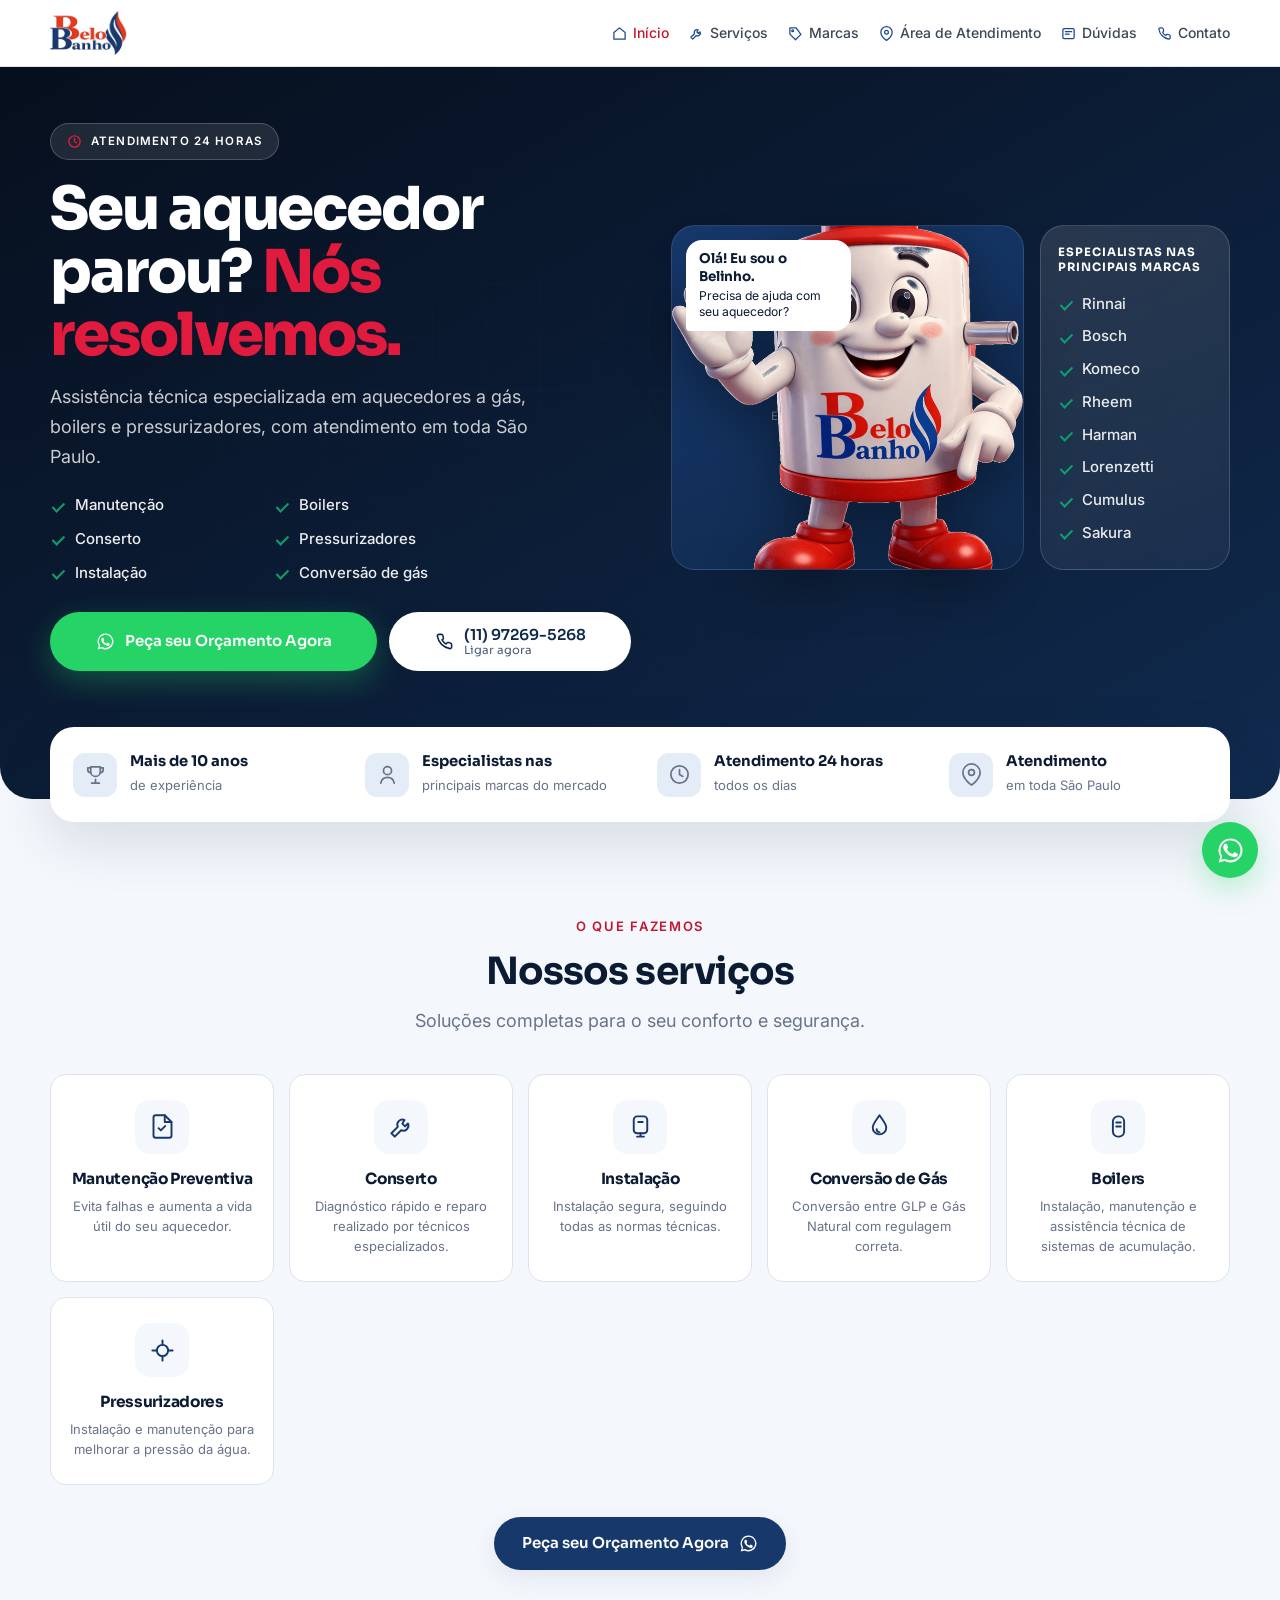
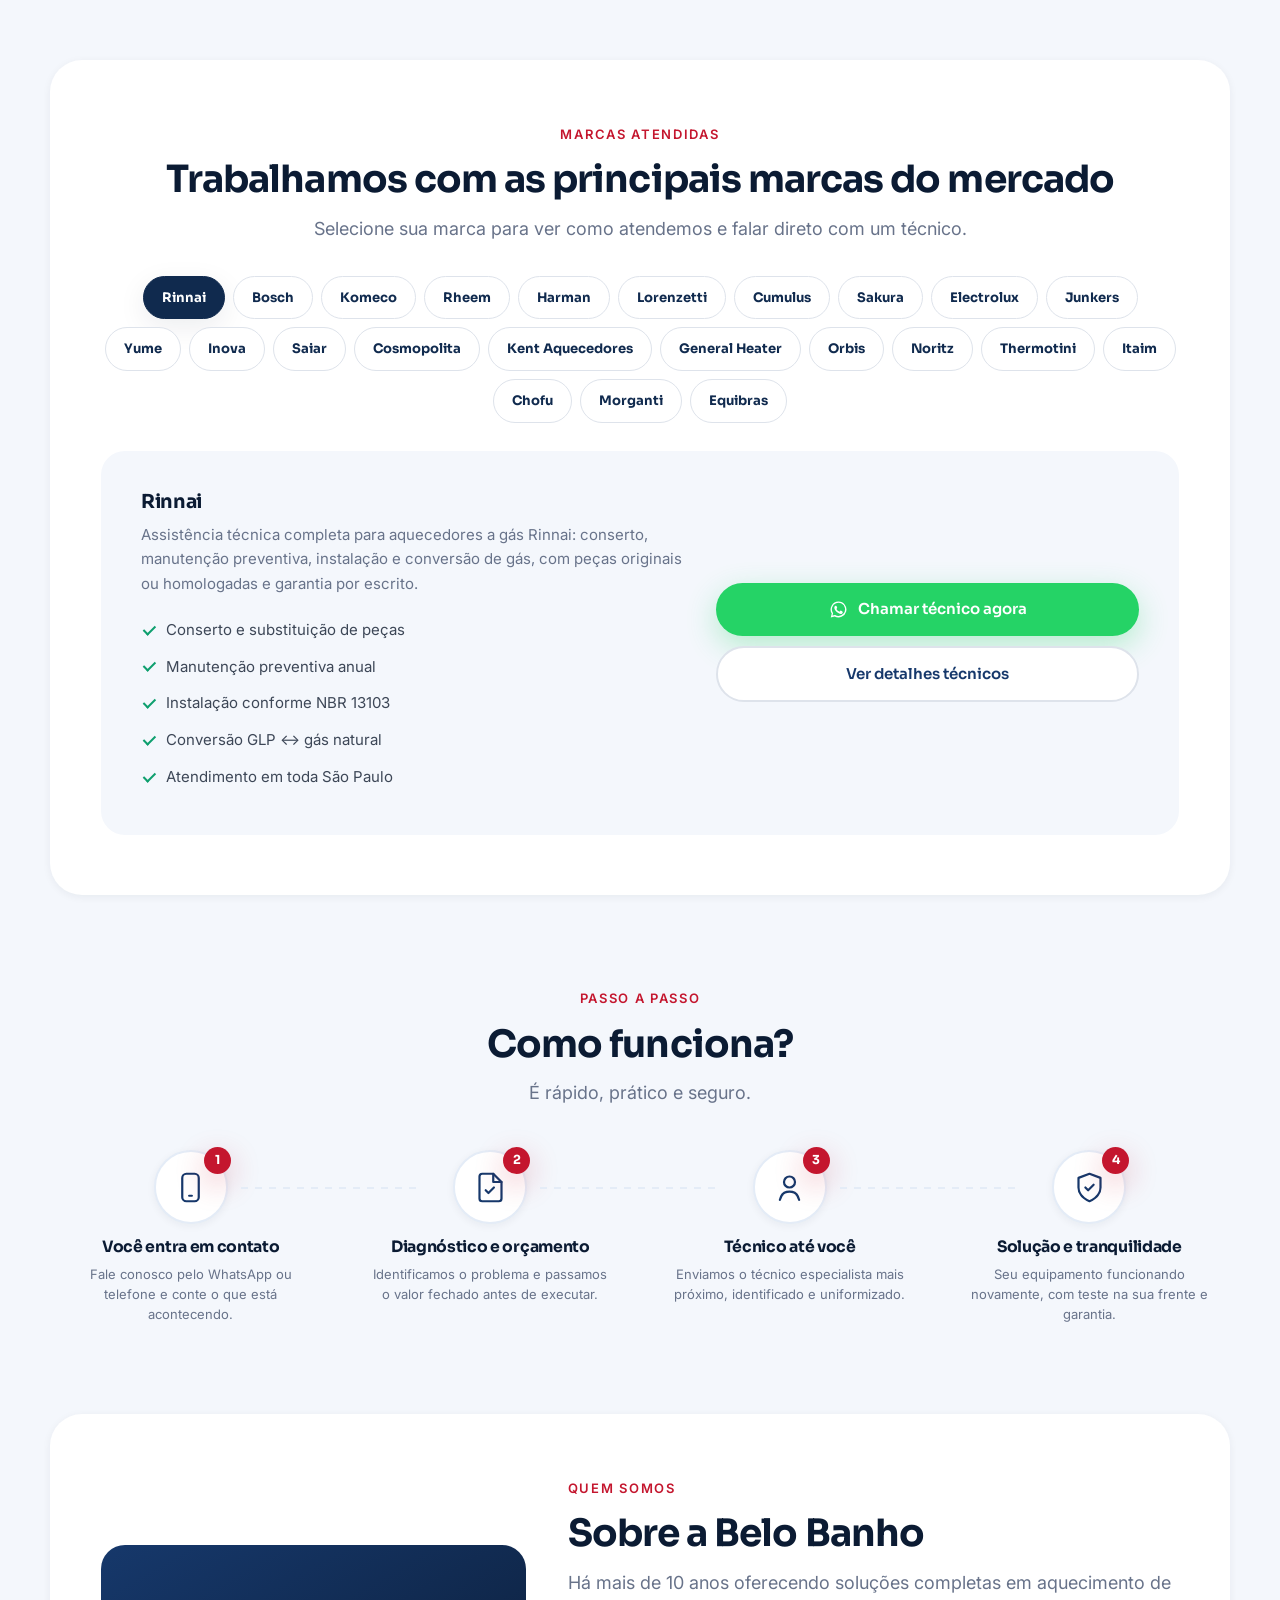
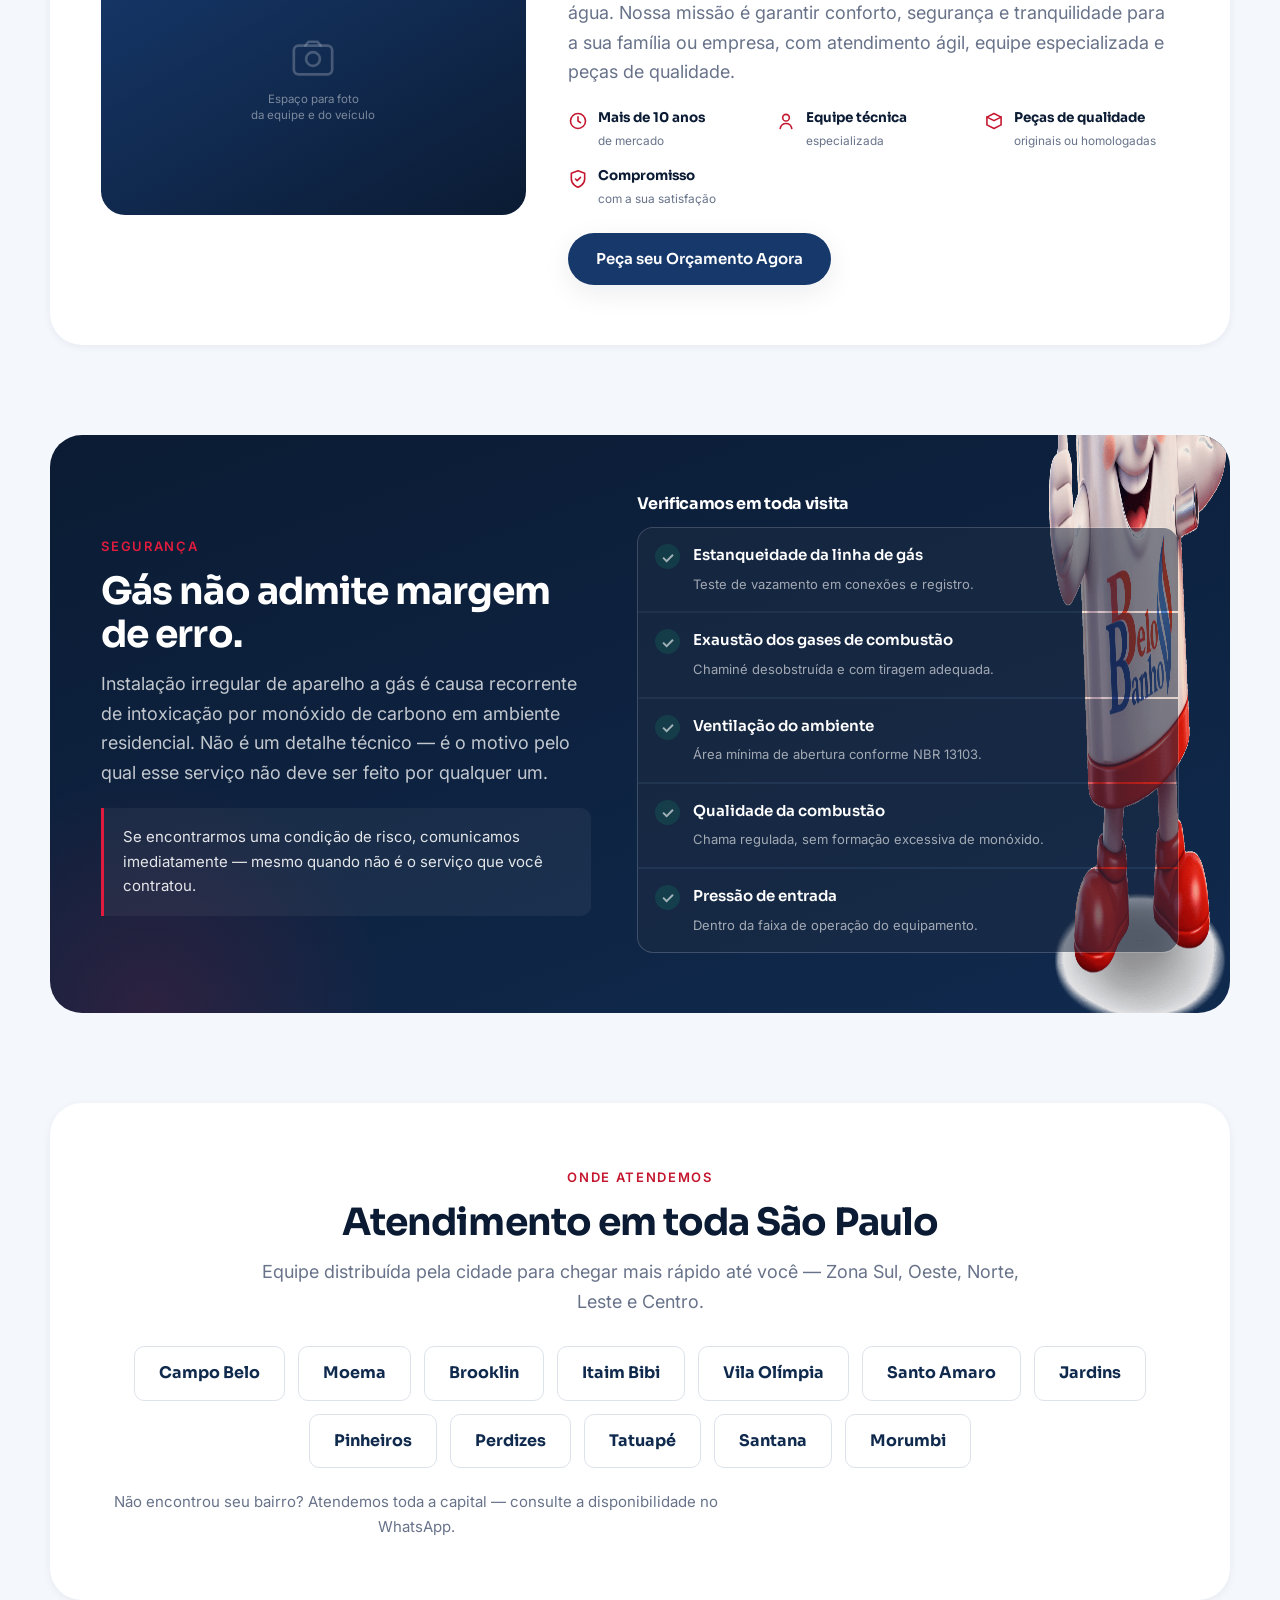
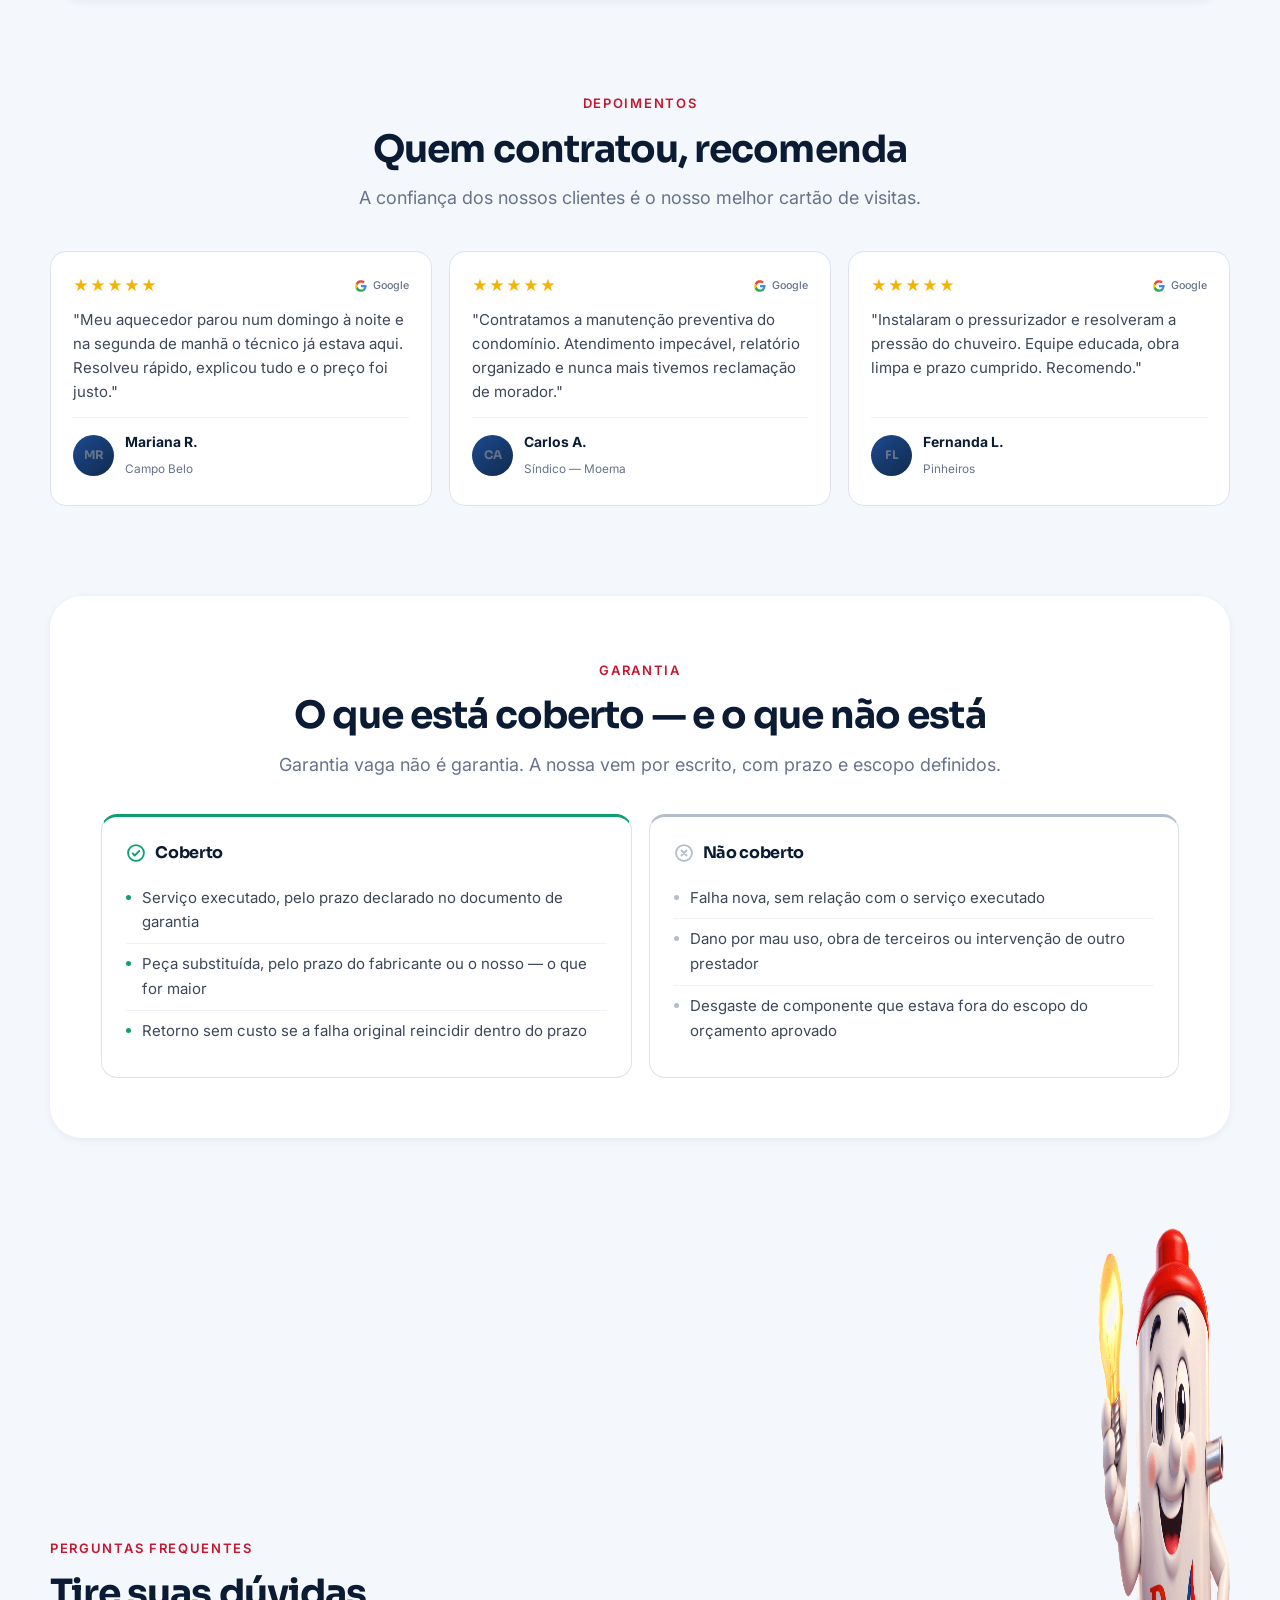
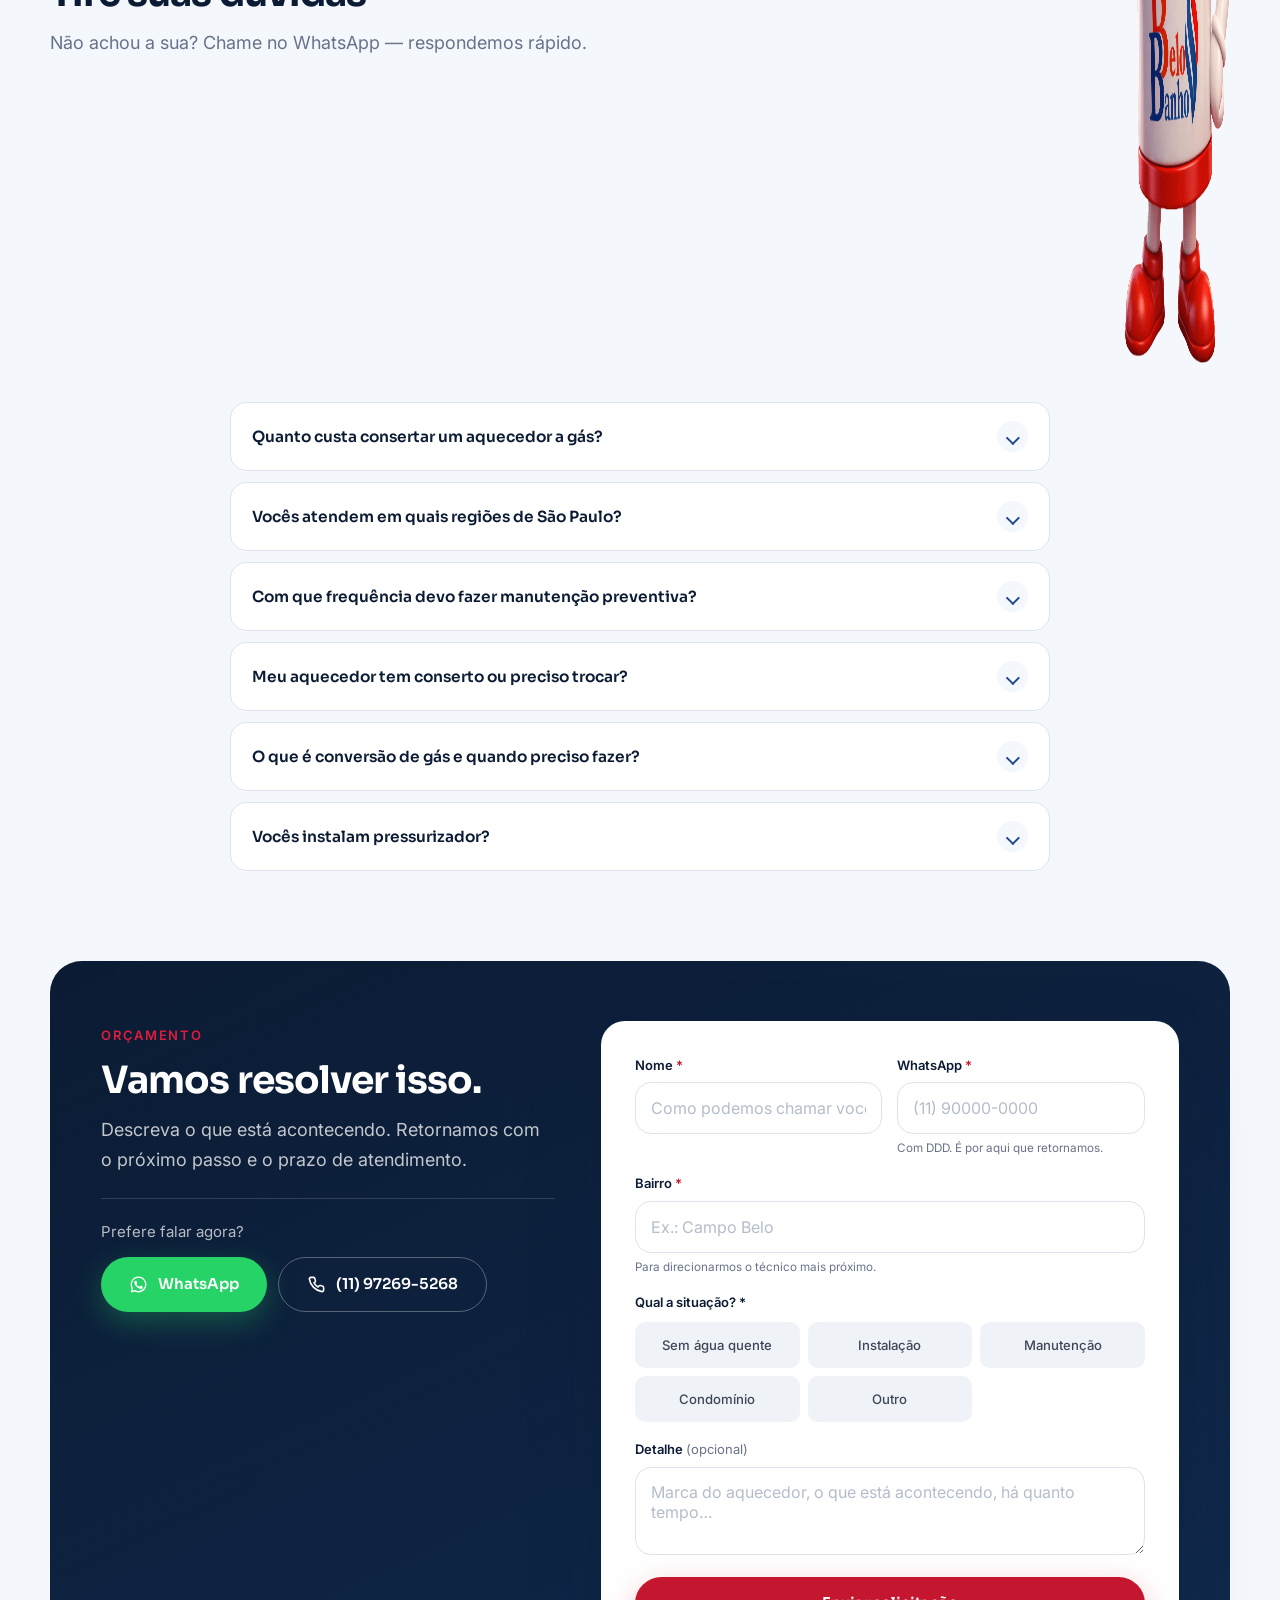
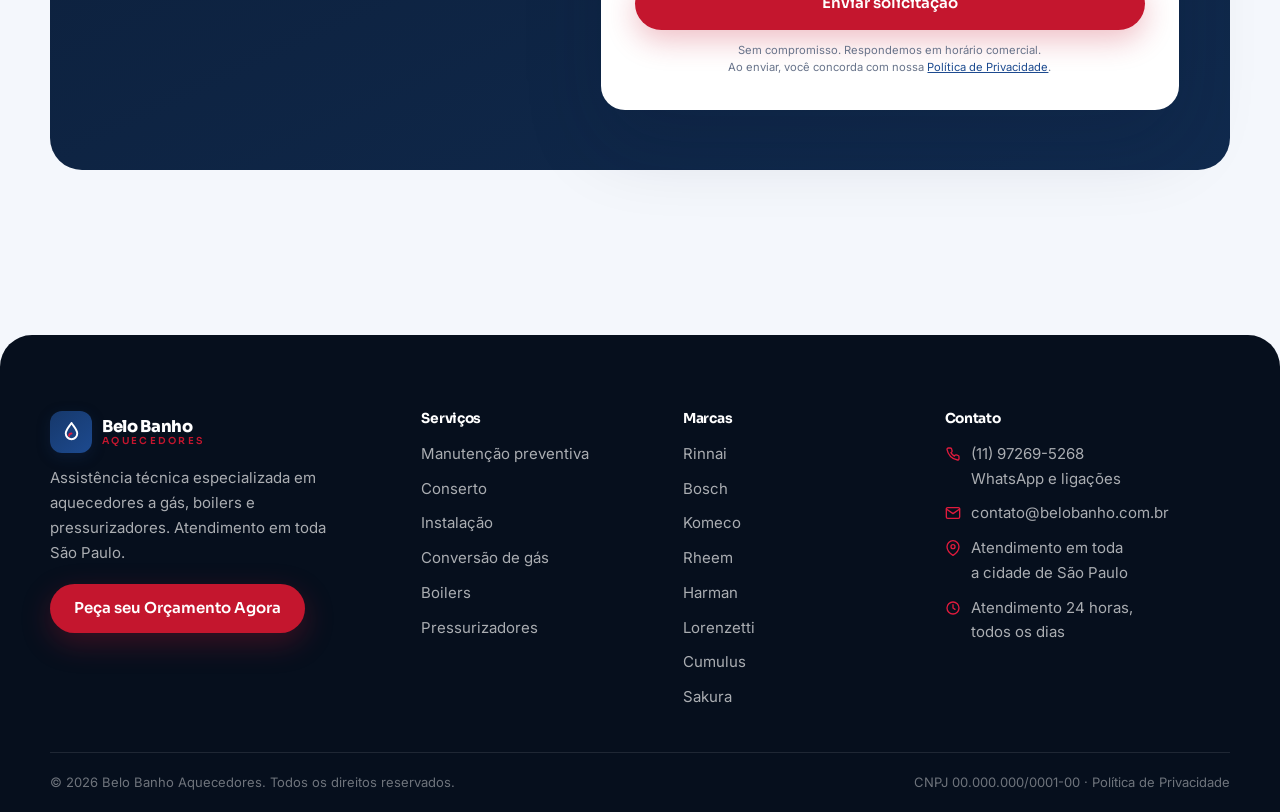
==== commit bf632598: "adicionei imagem" ====
--- a/site/index.html
+++ b/site/index.html
@@ -25,8 +25,7 @@
 <header class="hdr" id="hdr">
   <div class="wrap nav">
     <a href="/" class="logo" aria-label="Belo Banho Aquecedores — início">
-      <span class="logo__mark"><svg viewBox="0 0 24 24" fill="none" stroke="#fff" stroke-width="2" stroke-linecap="round" stroke-linejoin="round" aria-hidden="true"><path d="M12 2c3 4.5 6 7.5 6 11a6 6 0 0 1-12 0c0-3.5 3-6.5 6-11z"/><path d="M12 13a2.5 2.5 0 0 0-2.5 2.5" stroke="#E01B3D"/></svg></span>
-      <span class="logo__txt"><b>Belo Banho</b><span>Aquecedores</span></span>
+      <img src="assets/logo.png" alt="Belo Banho Aquecedores" class="logo__img">
     </a>
     <nav class="nav__links" aria-label="Navegação principal">
       <a href="/" aria-current="page"><svg viewBox="0 0 24 24" fill="none" stroke="currentColor" stroke-width="2" stroke-linecap="round" stroke-linejoin="round" aria-hidden="true"><path d="M3 10.5 12 3l9 7.5V21H3z"/></svg>Início</a>
@@ -84,13 +83,13 @@
 
     <div class="hero__right rv">
       <div class="hero__photo">
-        <div class="bubble"><b>Olá! Eu sou o Belito.</b>Precisa de ajuda com seu aquecedor?</div>
+        <div class="bubble"><b>Olá! Eu sou o Belinho.</b>Precisa de ajuda com seu aquecedor?</div>
         <!-- SUBSTITUIR pelo <img> da foto real do técnico em atendimento -->
         <div class="photo-slot">
           <svg viewBox="0 0 24 24" fill="none" stroke="currentColor" stroke-width="1.4" stroke-linecap="round" stroke-linejoin="round" aria-hidden="true"><rect x="2" y="5" width="20" height="15" rx="2.5"/><circle cx="12" cy="12" r="3.6"/><path d="M8 5l1.6-2h4.8L16 5"/></svg>
           Espaço para foto do técnico<br>em atendimento
         </div>
-        <img class="mascot mascot--float" src="assets/mascote.svg" alt="Belito, mascote da Belo Banho Aquecedores" width="170" height="230" loading="eager">
+        <img class="mascot mascot--float" src="assets/mascote/belinho-boas-vindas.png" alt="Belinho, mascote da Belo Banho Aquecedores, acenando" width="700" height="754" loading="eager">
       </div>
       <div class="hero__brands">
         <h2>Especialistas nas principais marcas</h2>
@@ -664,6 +663,7 @@
 <section class="sect" id="seguranca" style="padding-top:0">
   <div class="wrap">
     <div class="safety">
+      <img class="safety__mascot" src="assets/mascote/belinho-confianca.png" alt="" width="700" height="830" loading="lazy">
       <div class="safety__grid">
         <div class="rv">
           <span class="eyebrow" style="color:var(--red-500)">Segurança</span>
@@ -778,10 +778,13 @@
 <!-- FAQ -->
 <section class="sect" id="faq" style="padding-top:0">
   <div class="wrap">
-    <div class="mid rv">
-      <span class="eyebrow">Perguntas frequentes</span>
-      <h2 class="h2">Tire suas dúvidas</h2>
-      <p class="lead">Não achou a sua? Chame no WhatsApp — respondemos rápido.</p>
+    <div class="faq__head rv">
+      <div>
+        <span class="eyebrow">Perguntas frequentes</span>
+        <h2 class="h2">Tire suas dúvidas</h2>
+        <p class="lead">Não achou a sua? Chame no WhatsApp — respondemos rápido.</p>
+      </div>
+      <img class="faq__mascot" src="assets/mascote/belinho-ideia.png" alt="" width="700" height="736" loading="lazy">
     </div>
     <div class="faq rv">
       <div class="faq__item"><button class="faq__q" aria-expanded="false">Quanto custa consertar um aquecedor a gás?<span class="faq__chev"><i class="ic ic-chev" aria-hidden="true"></i></span></button><div class="faq__a"><p>O valor depende do defeito e da peça envolvida. A visita técnica com diagnóstico tem valor fixo, informado no primeiro contato e abatido do serviço caso você aprove o orçamento. Você recebe o valor fechado antes de qualquer execução.</p></div></div>
--- a/site/assets/style.css
+++ b/site/assets/style.css
@@ -65,6 +65,7 @@
 .hdr.is-stuck{box-shadow:var(--sh-md)}
 .nav{display:flex;align-items:center;justify-content:space-between;gap:18px;padding:11px 0}
 .logo{display:flex;align-items:center;gap:10px;flex:none}
+.logo__img{height:44px;width:auto;display:block}
 .logo__mark{width:42px;height:42px;border-radius:12px;background:linear-gradient(140deg,var(--blue-700),var(--blue-600));display:grid;place-items:center;flex:none;box-shadow:0 4px 14px rgba(22,56,107,.26)}
 .logo__mark svg{width:23px;height:23px}
 .logo__txt{display:flex;flex-direction:column;line-height:1.1}
@@ -201,6 +202,17 @@
 .checks b{display:block;font-family:var(--font-display);font-size:var(--fs-sm);font-weight:600;color:#fff;margin-bottom:2px}
 .checks span{font-size:var(--fs-xs);color:rgba(255,255,255,.6);line-height:1.5}
 .safety__note{margin-top:20px;padding:17px 19px;border-left:3px solid var(--red-500);background:rgba(255,255,255,.05);border-radius:0 var(--r-sm) var(--r-sm) 0;font-size:var(--fs-sm);color:rgba(255,255,255,.88)}
+.safety__mascot{position:absolute;right:4px;bottom:-12px;width:clamp(110px,15%,180px);z-index:1;opacity:.96;pointer-events:none;display:none}
+@media(min-width:900px){.safety__mascot{display:block}}
+
+.faq__head{display:flex;align-items:center;justify-content:space-between;gap:24px;flex-wrap:wrap}
+.faq__head>div{flex:1;min-width:240px}
+.faq__mascot{width:clamp(96px,13vw,132px);flex:none;display:none}
+@media(min-width:700px){.faq__mascot{display:block}}
+
+.cta__text{position:relative}
+.cta__mascot{position:absolute;right:-34px;bottom:-16px;width:clamp(90px,11vw,140px);z-index:1;opacity:.96;pointer-events:none;display:none}
+@media(min-width:1024px){.cta__mascot{display:block}}
 
 .testi{display:grid;gap:17px;margin-top:38px;grid-template-columns:repeat(auto-fit,minmax(min(100%,285px),1fr))}
 .testi__card{background:#fff;border:1px solid var(--gray-200);border-radius:var(--r-md);padding:25px 22px;display:flex;flex-direction:column;gap:13px;transition:transform .24s var(--ease),box-shadow .24s var(--ease)}
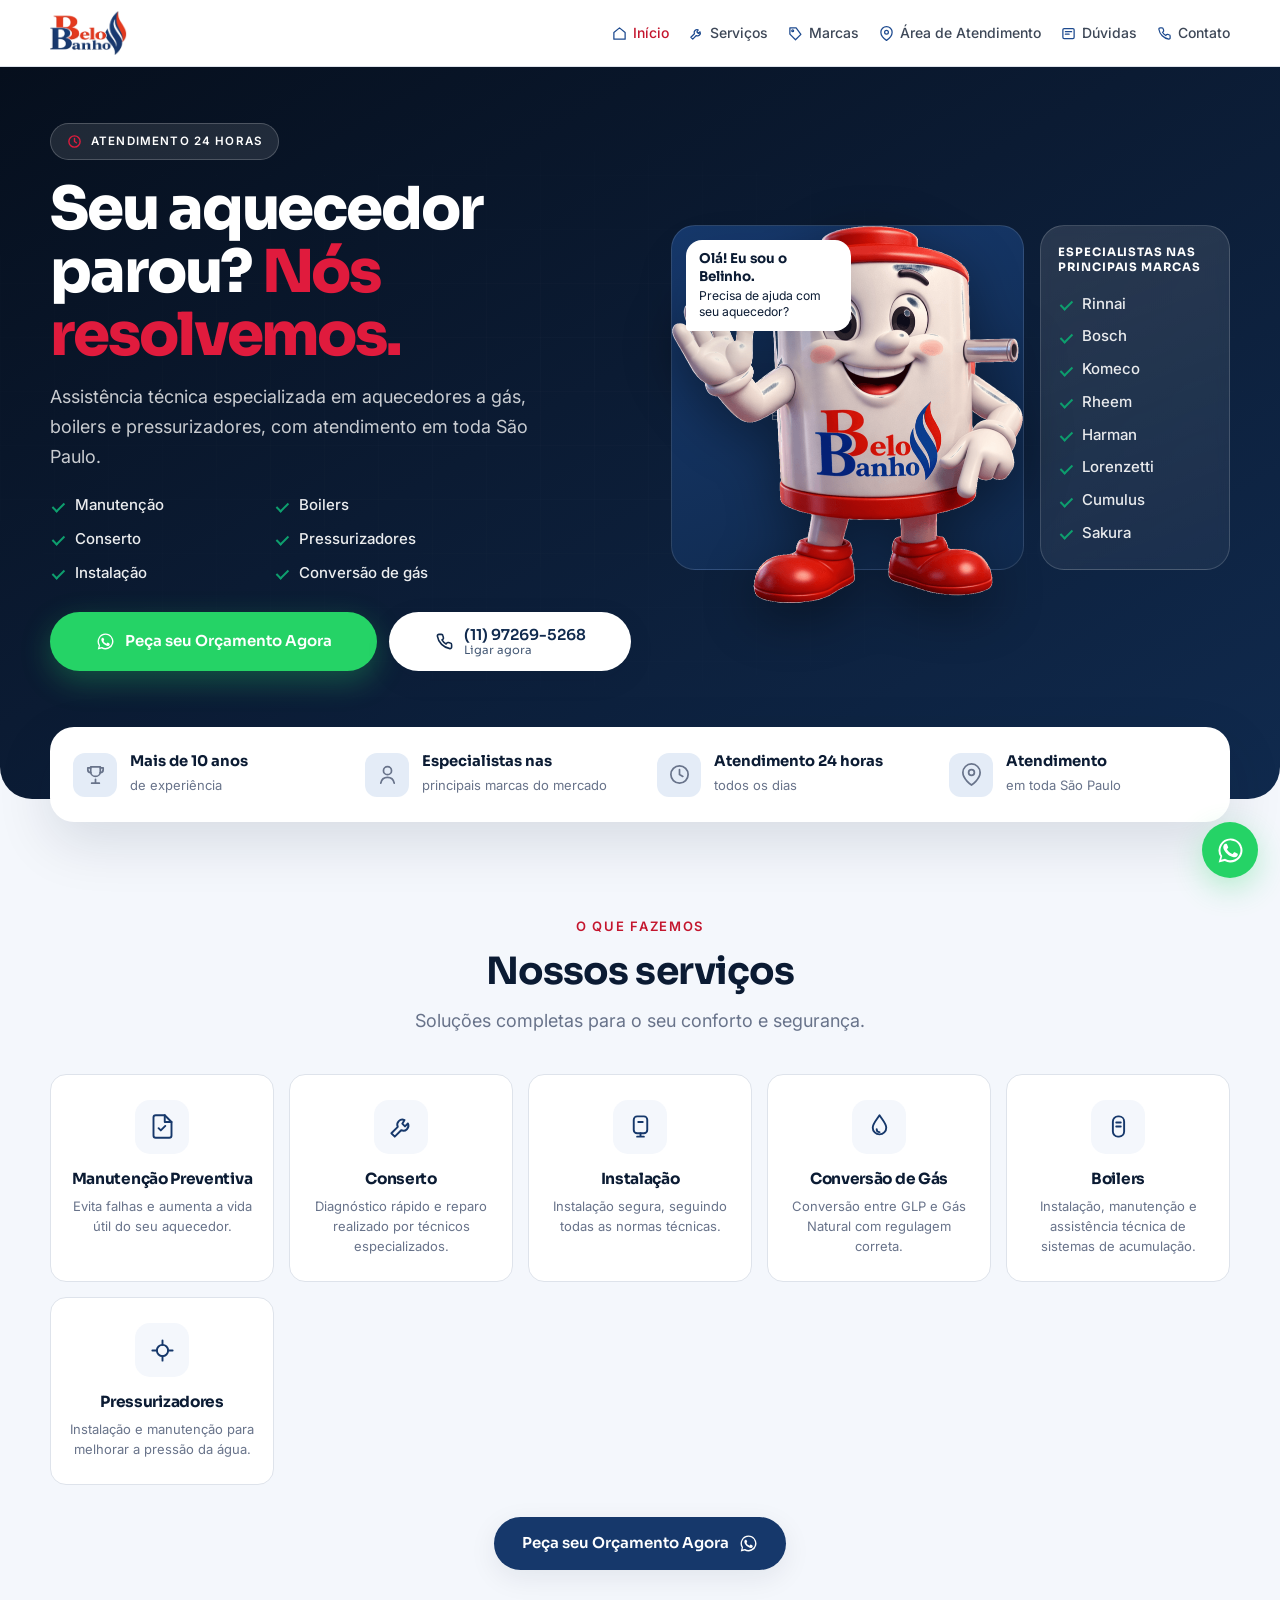
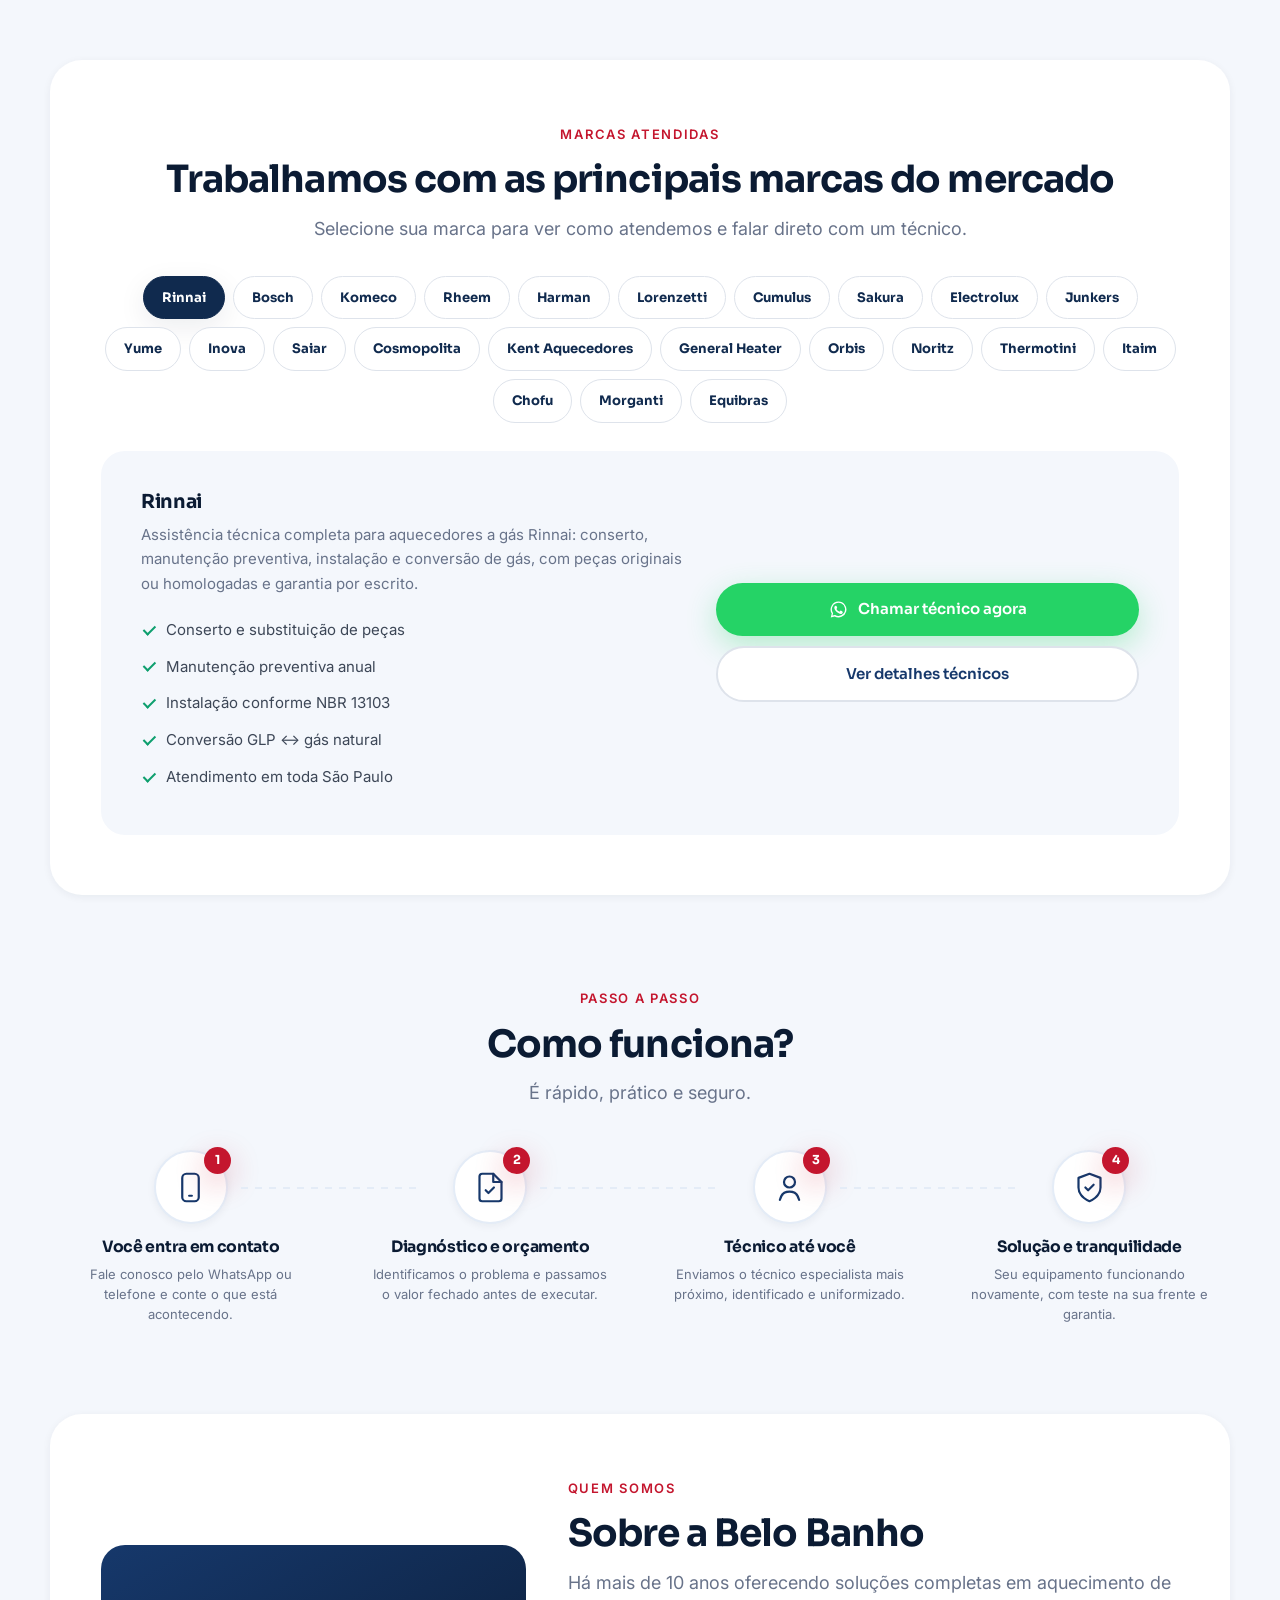
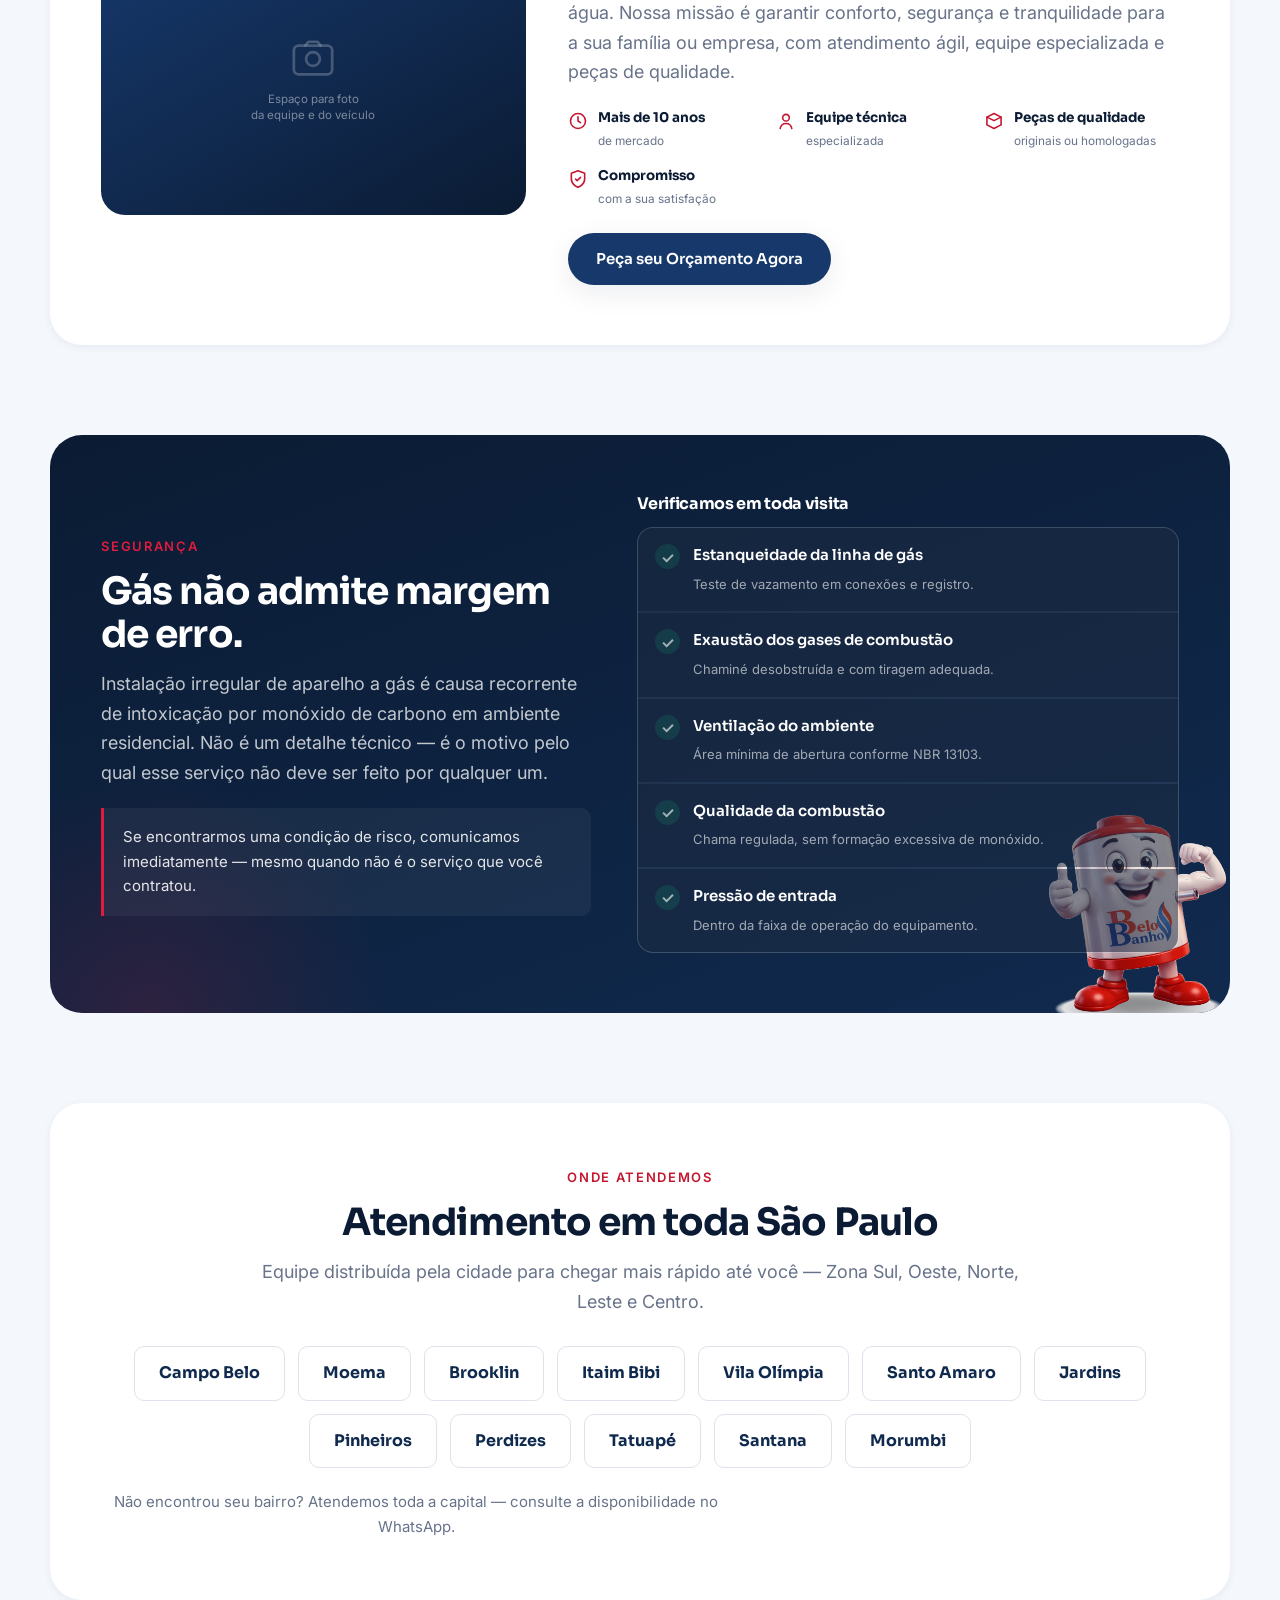
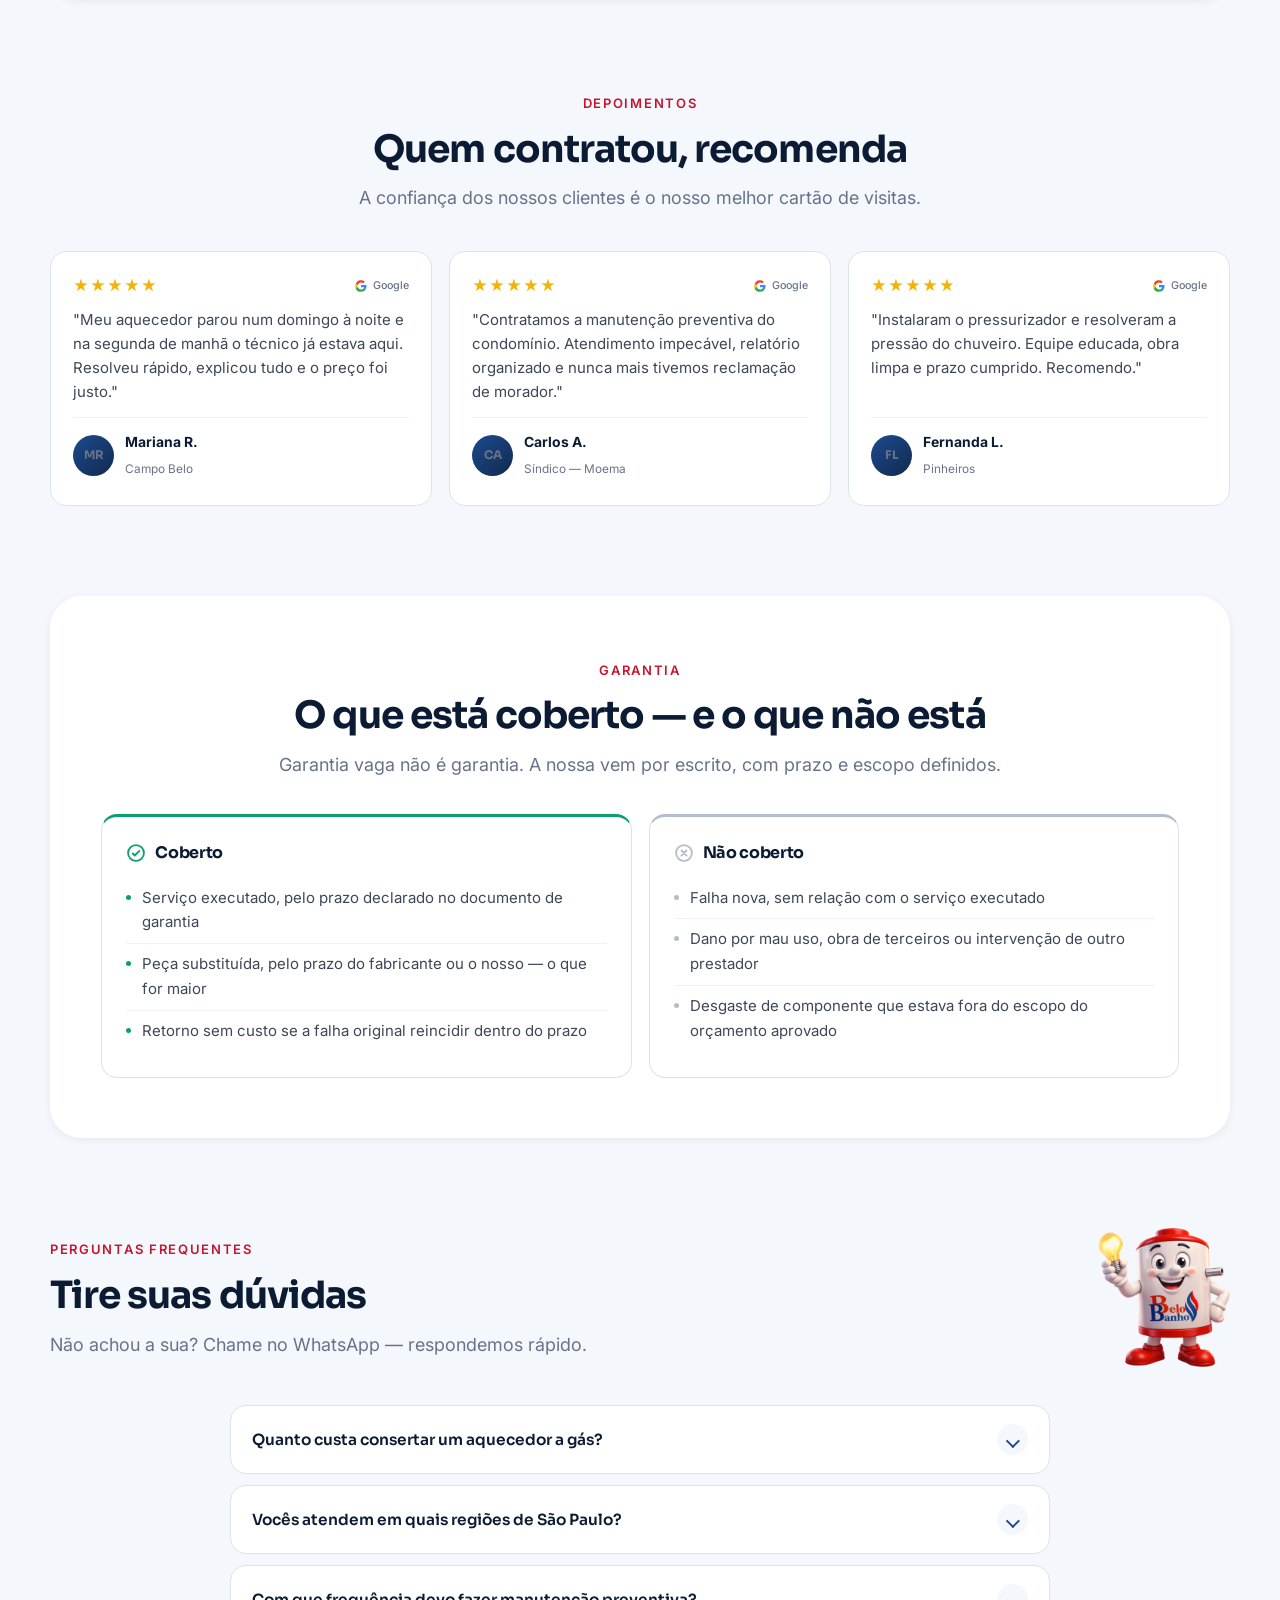
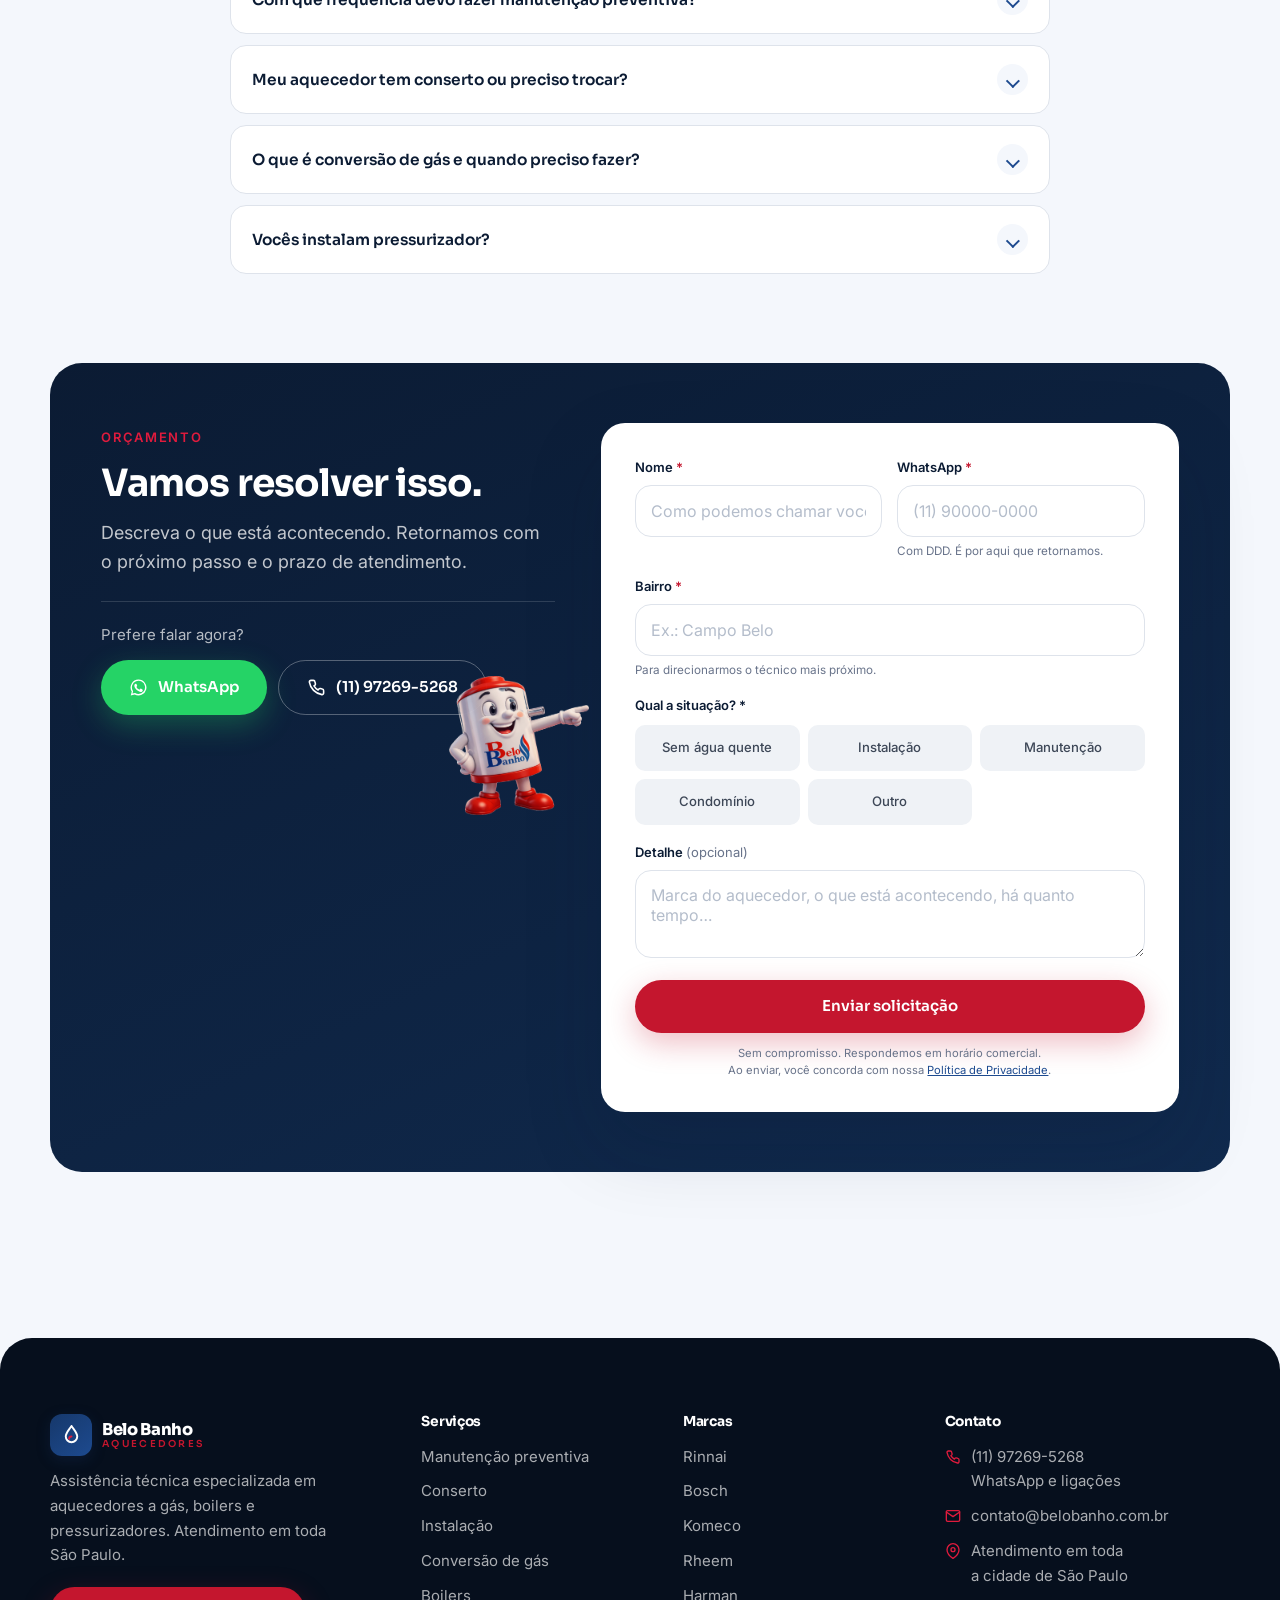
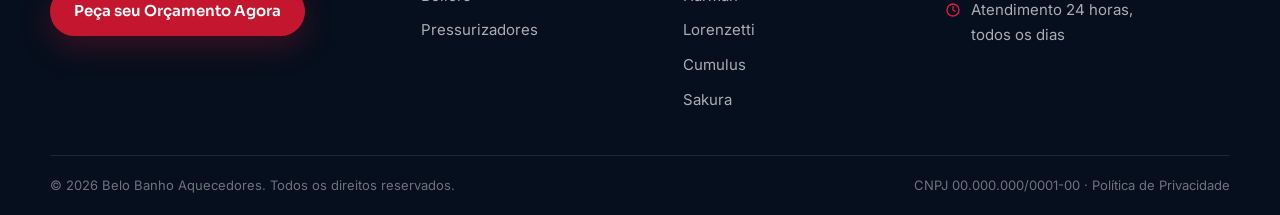
==== commit abbc2cf9: "Fix mascot image aspect ratio and reposition CTA pose Absolutely-positioned mascot images were ignor" ====
--- a/site/index.html
+++ b/site/index.html
@@ -802,7 +802,7 @@
   <div class="wrap">
     <div class="cta">
       <div class="cta__grid">
-        <div class="rv">
+        <div class="rv cta__text">
           <span class="eyebrow" style="color:var(--red-500)">Orçamento</span>
           <h2 class="h2">Vamos resolver isso.</h2>
           <p class="lead">Descreva o que está acontecendo. Retornamos com o próximo passo e o prazo de atendimento.</p>
@@ -813,6 +813,7 @@
               <a href="tel:+5511972695268" class="btn btn--onDark" data-track="tel" data-origin="cta_final"><svg viewBox="0 0 24 24" fill="none" stroke="currentColor" stroke-width="2" stroke-linecap="round" stroke-linejoin="round" aria-hidden="true"><path d="M21 16v3a2 2 0 0 1-2.2 2A19 19 0 0 1 3 5.2 2 2 0 0 1 5 3h3a2 2 0 0 1 2 1.7l.6 2.4a2 2 0 0 1-.5 1.9L8.8 10a15 15 0 0 0 5.2 5.2l1-1.3a2 2 0 0 1 1.9-.5l2.4.6A2 2 0 0 1 21 16"/></svg>(11) 97269-5268</a>
             </div>
           </div>
+          <img class="cta__mascot" src="assets/mascote/belinho-apontando.png" alt="" width="700" height="691" loading="lazy">
         </div>
         <div class="form rv" id="formCard">
           <form class="form__body" id="form" novalidate>
--- a/site/assets/style.css
+++ b/site/assets/style.css
@@ -113,6 +113,7 @@
 .photo-slot{display:grid;place-items:center;gap:9px;text-align:center;padding:22px;color:rgba(255,255,255,.45);font-size:.72rem;line-height:1.45}
 .photo-slot svg{width:46px;height:46px;opacity:.5}
 .mascot{position:absolute;right:-10px;bottom:-6px;width:clamp(112px,30%,170px);z-index:3;filter:drop-shadow(0 14px 26px rgba(0,0,0,.4))}
+.hero__photo>img.mascot{height:auto;aspect-ratio:700/754;object-fit:contain}
 .mascot--float{animation:bob 4.2s ease-in-out infinite}
 @keyframes bob{0%,100%{transform:translateY(0)}50%{transform:translateY(-9px)}}
 .bubble{position:absolute;top:14px;left:14px;z-index:4;background:#fff;color:var(--blue-900);border-radius:16px 16px 16px 4px;padding:10px 13px;box-shadow:var(--sh-lg);max-width:165px;font-size:.76rem;line-height:1.35}
@@ -202,16 +203,16 @@
 .checks b{display:block;font-family:var(--font-display);font-size:var(--fs-sm);font-weight:600;color:#fff;margin-bottom:2px}
 .checks span{font-size:var(--fs-xs);color:rgba(255,255,255,.6);line-height:1.5}
 .safety__note{margin-top:20px;padding:17px 19px;border-left:3px solid var(--red-500);background:rgba(255,255,255,.05);border-radius:0 var(--r-sm) var(--r-sm) 0;font-size:var(--fs-sm);color:rgba(255,255,255,.88)}
-.safety__mascot{position:absolute;right:4px;bottom:-12px;width:clamp(110px,15%,180px);z-index:1;opacity:.96;pointer-events:none;display:none}
+.safety__mascot{position:absolute;right:4px;bottom:-12px;width:clamp(110px,15%,180px);height:auto;aspect-ratio:700/830;z-index:1;opacity:.96;pointer-events:none;display:none}
 @media(min-width:900px){.safety__mascot{display:block}}
 
 .faq__head{display:flex;align-items:center;justify-content:space-between;gap:24px;flex-wrap:wrap}
 .faq__head>div{flex:1;min-width:240px}
-.faq__mascot{width:clamp(96px,13vw,132px);flex:none;display:none}
+.faq__mascot{width:clamp(96px,13vw,132px);height:auto;aspect-ratio:700/736;flex:none;display:none}
 @media(min-width:700px){.faq__mascot{display:block}}
 
 .cta__text{position:relative}
-.cta__mascot{position:absolute;right:-34px;bottom:-16px;width:clamp(90px,11vw,140px);z-index:1;opacity:.96;pointer-events:none;display:none}
+.cta__mascot{position:absolute;right:-34px;bottom:-100px;width:clamp(90px,11vw,140px);height:auto;aspect-ratio:700/691;z-index:1;opacity:.96;pointer-events:none;display:none}
 @media(min-width:1024px){.cta__mascot{display:block}}
 
 .testi{display:grid;gap:17px;margin-top:38px;grid-template-columns:repeat(auto-fit,minmax(min(100%,285px),1fr))}
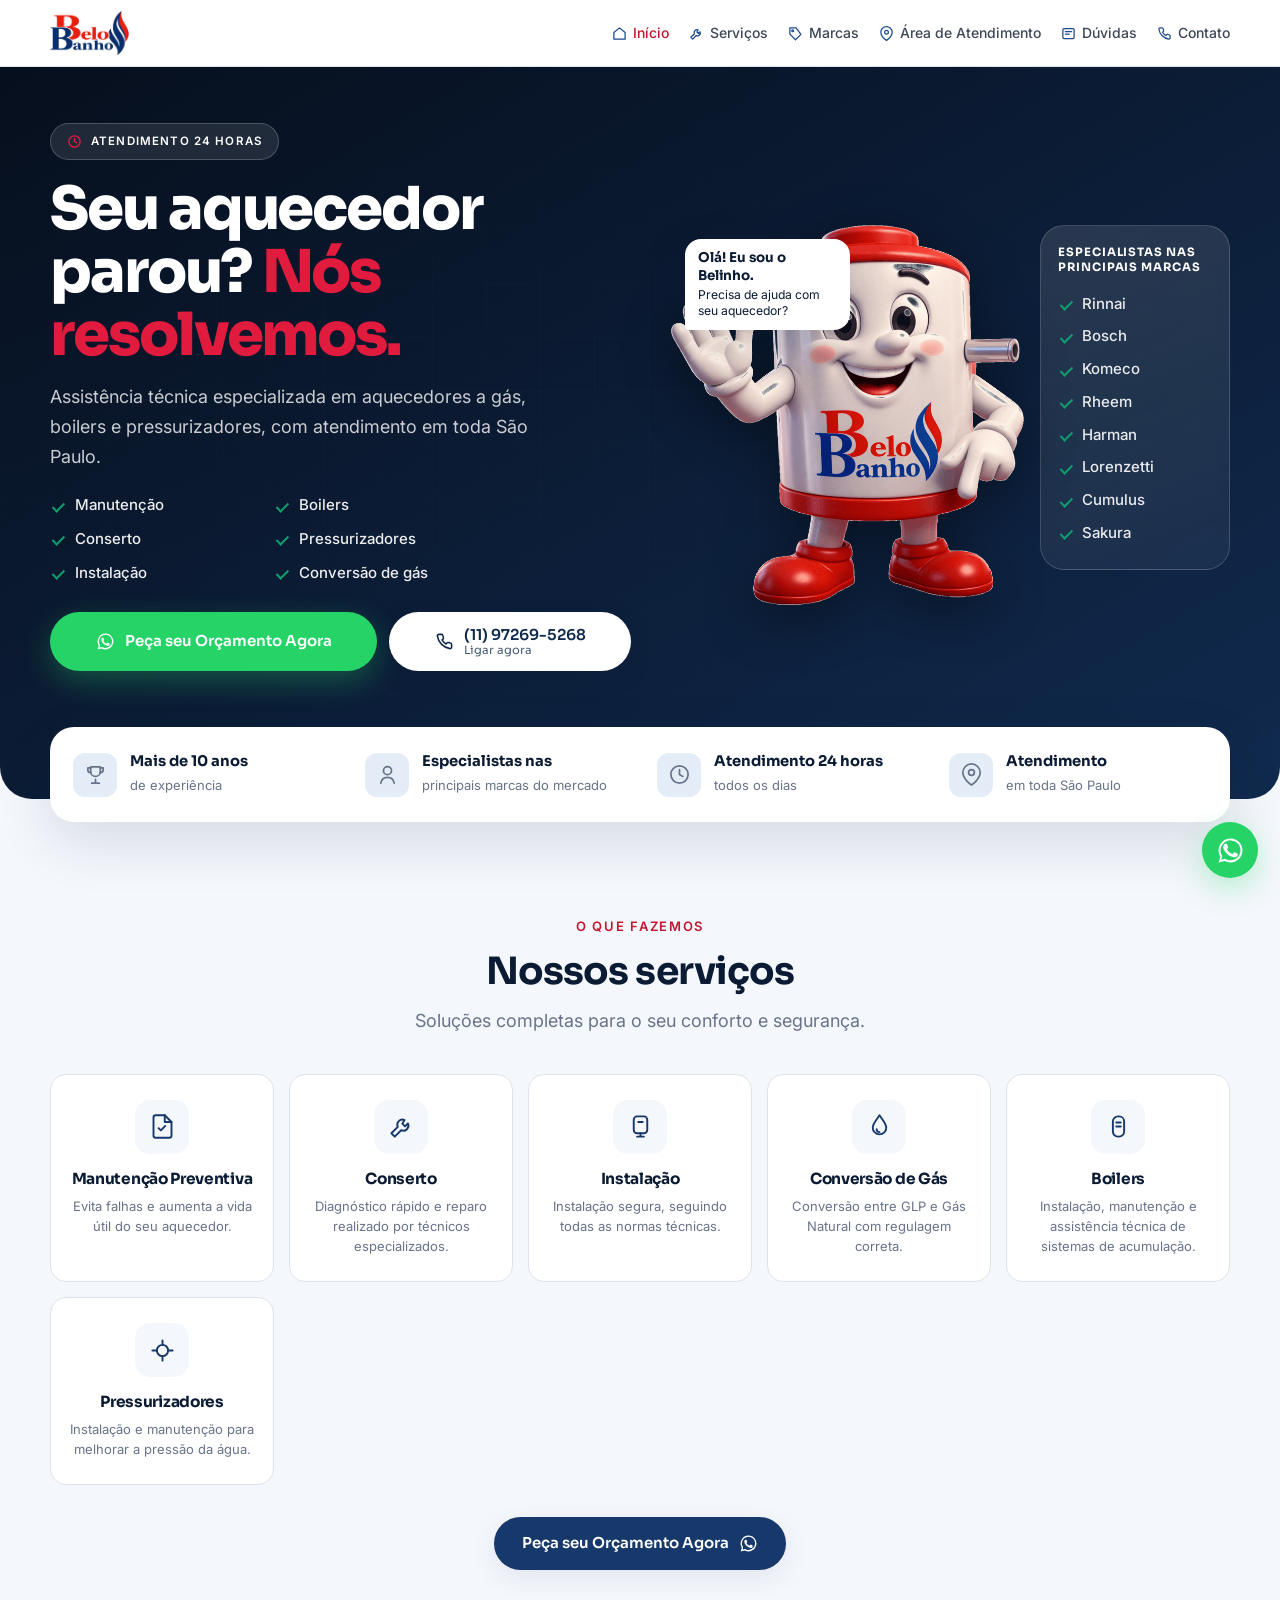
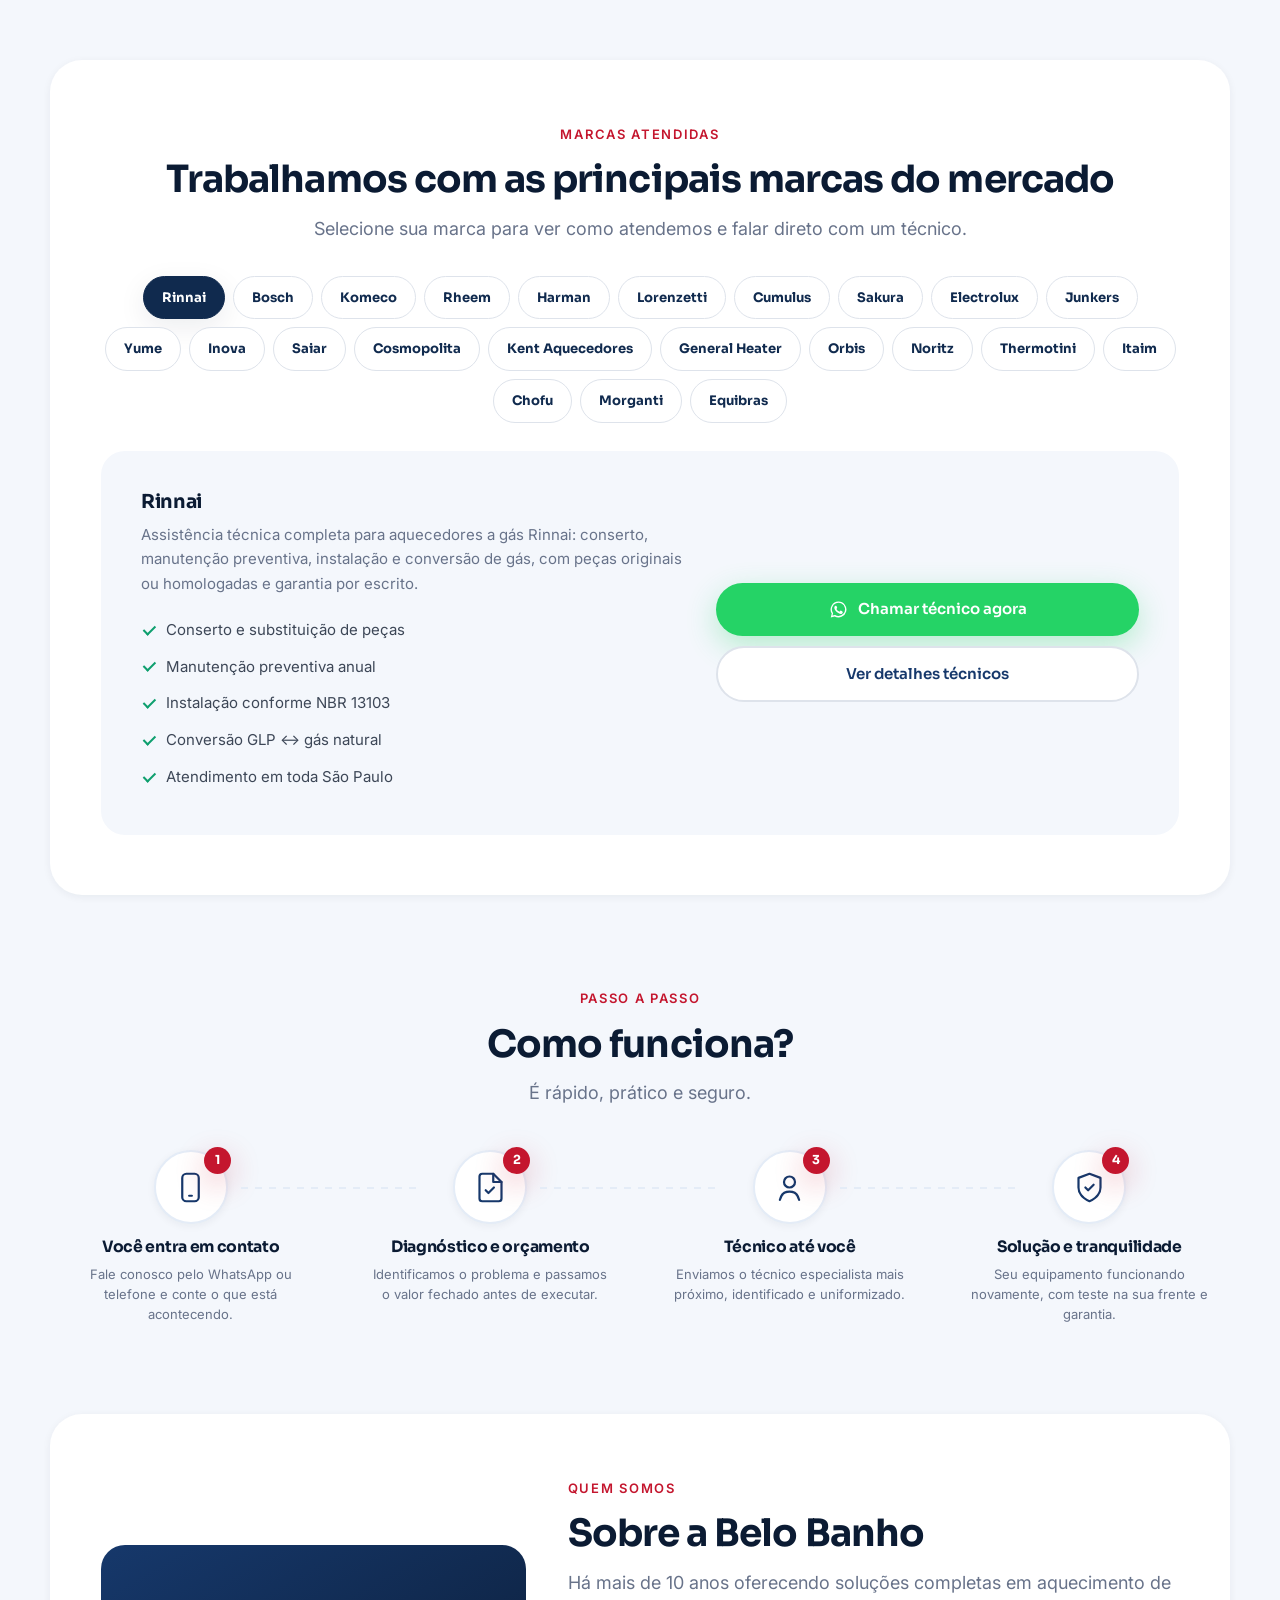
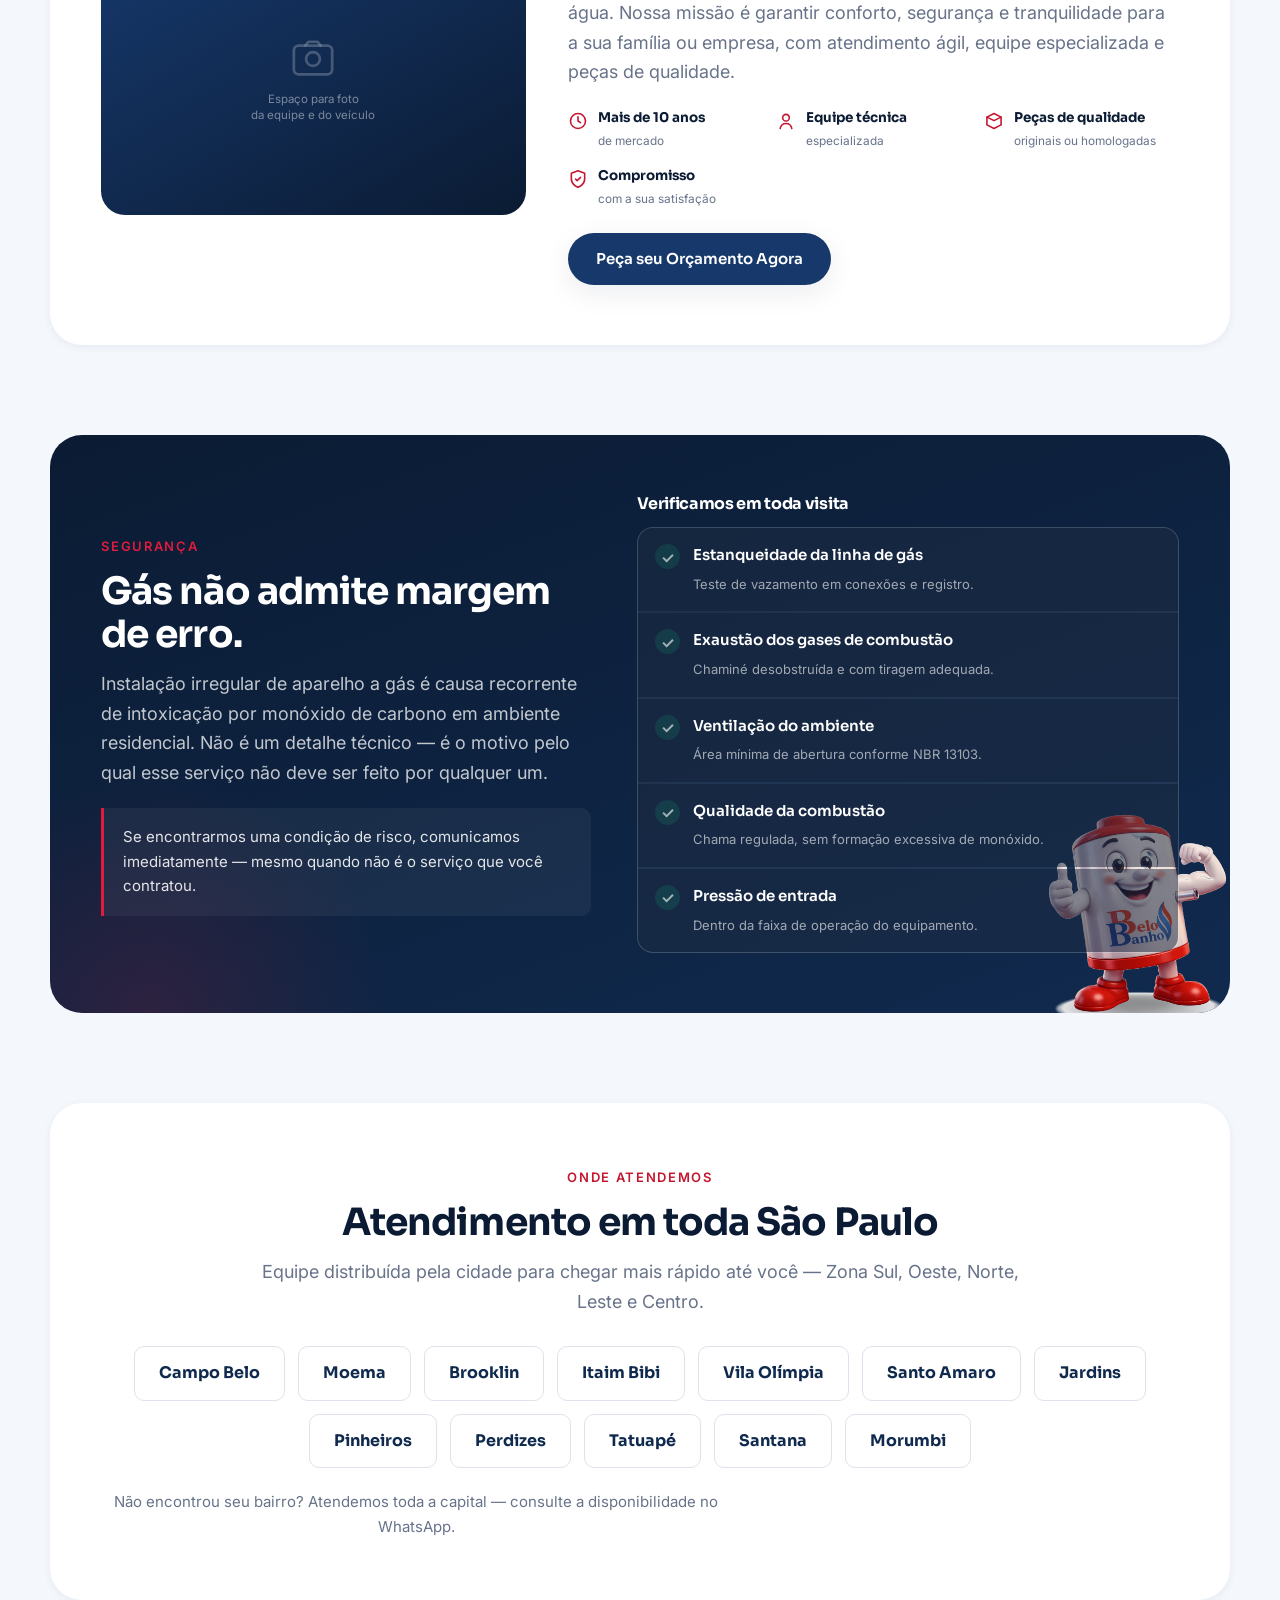
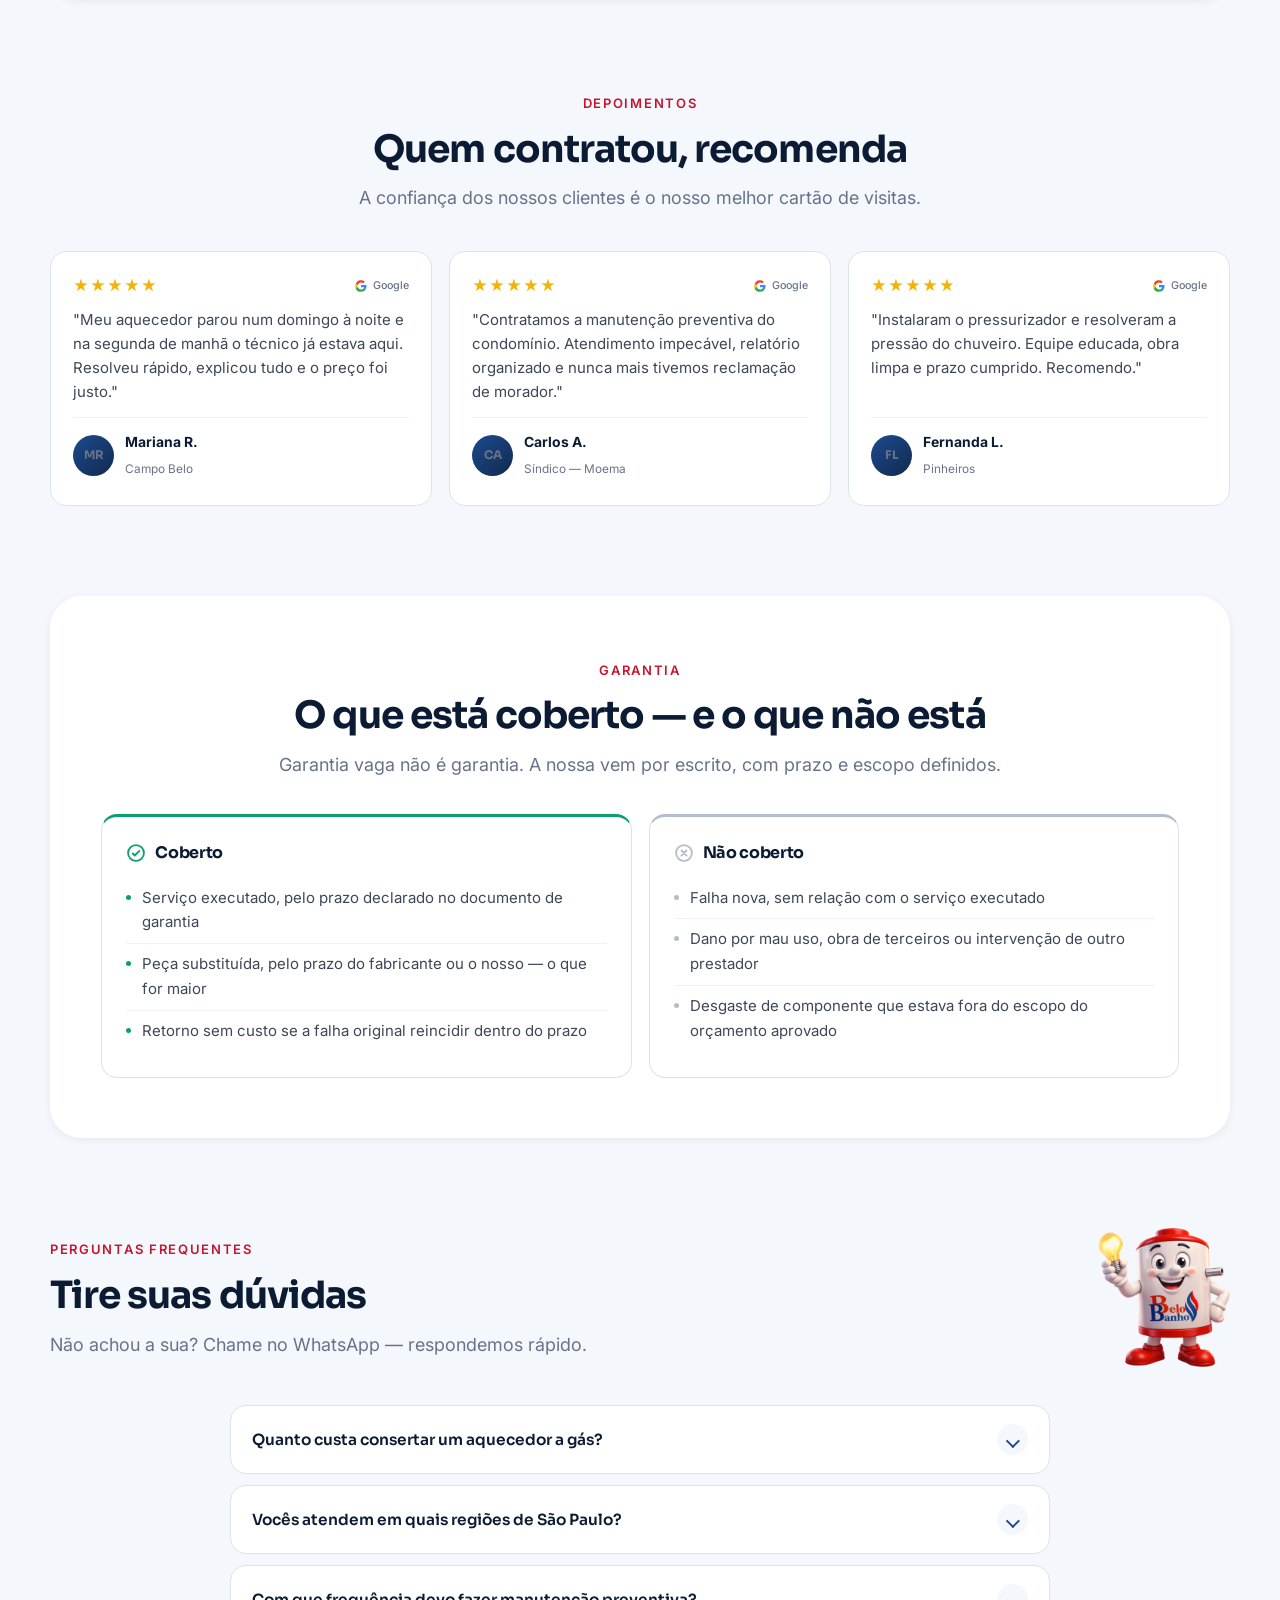
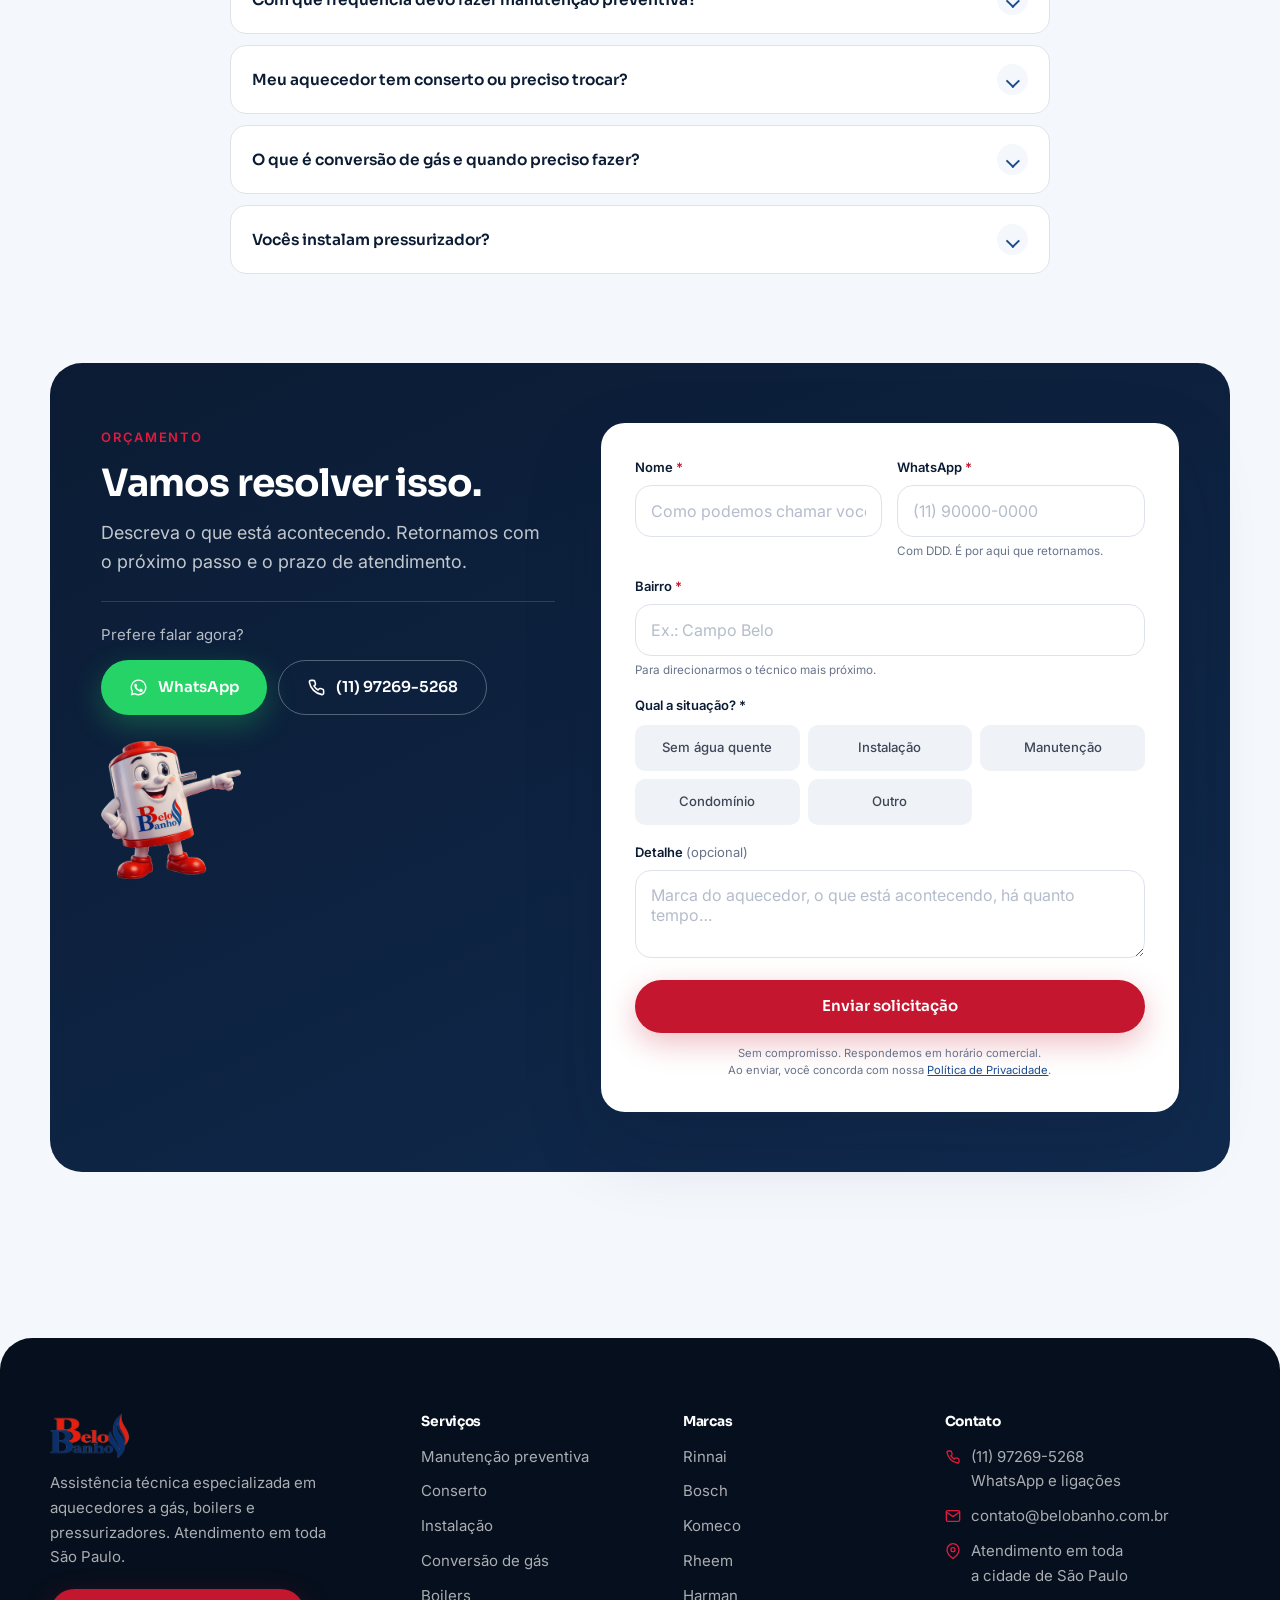
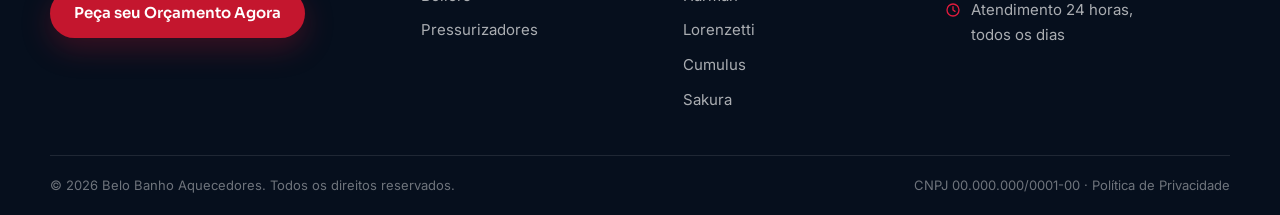
==== commit 36fdb586: "Fix footer logo, CTA mascot overlap, and boxed hero mascot - Footer now uses the new logo image inst" ====
--- a/site/index.html
+++ b/site/index.html
@@ -84,8 +84,8 @@
     <div class="hero__right rv">
       <div class="hero__photo">
         <div class="bubble"><b>Olá! Eu sou o Belinho.</b>Precisa de ajuda com seu aquecedor?</div>
-        <!-- SUBSTITUIR pelo <img> da foto real do técnico em atendimento -->
-        <div class="photo-slot">
+        <!-- SUBSTITUIR pelo <img> da foto real do técnico em atendimento — oculto por ora para o mascote ocupar o espaço sem a moldura -->
+        <div class="photo-slot" style="display:none">
           <svg viewBox="0 0 24 24" fill="none" stroke="currentColor" stroke-width="1.4" stroke-linecap="round" stroke-linejoin="round" aria-hidden="true"><rect x="2" y="5" width="20" height="15" rx="2.5"/><circle cx="12" cy="12" r="3.6"/><path d="M8 5l1.6-2h4.8L16 5"/></svg>
           Espaço para foto do técnico<br>em atendimento
         </div>
@@ -802,7 +802,7 @@
   <div class="wrap">
     <div class="cta">
       <div class="cta__grid">
-        <div class="rv cta__text">
+        <div class="rv">
           <span class="eyebrow" style="color:var(--red-500)">Orçamento</span>
           <h2 class="h2">Vamos resolver isso.</h2>
           <p class="lead">Descreva o que está acontecendo. Retornamos com o próximo passo e o prazo de atendimento.</p>
@@ -853,7 +853,7 @@
   <div class="wrap">
     <div class="ft__grid">
       <div class="ft__about">
-        <a href="/" class="logo"><span class="logo__mark"><svg viewBox="0 0 24 24" fill="none" stroke="#fff" stroke-width="2" stroke-linecap="round" stroke-linejoin="round" aria-hidden="true"><path d="M12 2c3 4.5 6 7.5 6 11a6 6 0 0 1-12 0c0-3.5 3-6.5 6-11z"/><path d="M12 13a2.5 2.5 0 0 0-2.5 2.5" stroke="#E01B3D"/></svg></span><span class="logo__txt"><b>Belo Banho</b><span>Aquecedores</span></span></a>
+        <a href="/" class="logo"><img src="assets/logo.png" alt="Belo Banho Aquecedores" class="logo__img"></a>
         <p>Assistência técnica especializada em aquecedores a gás, boilers e pressurizadores. Atendimento em toda São Paulo.</p>
         <a href="#orcamento" class="btn btn--primary" style="min-height:46px;padding:12px 24px">Peça seu Orçamento Agora</a>
       </div>
--- a/site/assets/style.css
+++ b/site/assets/style.css
@@ -108,7 +108,7 @@
 .hero__cta .btn{flex:1 1 auto;min-width:206px}
 .hero__right{position:relative;display:grid;gap:16px}
 @media(min-width:560px){.hero__right{grid-template-columns:1.3fr .7fr;align-items:stretch}}
-.hero__photo{position:relative;border-radius:var(--r-lg);background:linear-gradient(160deg,var(--blue-700),var(--blue-800));min-height:320px;display:grid;place-items:center;border:1px solid rgba(255,255,255,.12)}
+.hero__photo{position:relative;min-height:320px;display:grid;place-items:center}
 .hero__photo>img{width:100%;height:100%;object-fit:cover;position:absolute;inset:0;border-radius:inherit}
 .photo-slot{display:grid;place-items:center;gap:9px;text-align:center;padding:22px;color:rgba(255,255,255,.45);font-size:.72rem;line-height:1.45}
 .photo-slot svg{width:46px;height:46px;opacity:.5}
@@ -211,8 +211,7 @@
 .faq__mascot{width:clamp(96px,13vw,132px);height:auto;aspect-ratio:700/736;flex:none;display:none}
 @media(min-width:700px){.faq__mascot{display:block}}
 
-.cta__text{position:relative}
-.cta__mascot{position:absolute;right:-34px;bottom:-100px;width:clamp(90px,11vw,140px);height:auto;aspect-ratio:700/691;z-index:1;opacity:.96;pointer-events:none;display:none}
+.cta__mascot{width:clamp(90px,11vw,140px);height:auto;aspect-ratio:700/691;margin-top:26px;opacity:.96;pointer-events:none;display:none}
 @media(min-width:1024px){.cta__mascot{display:block}}
 
 .testi{display:grid;gap:17px;margin-top:38px;grid-template-columns:repeat(auto-fit,minmax(min(100%,285px),1fr))}
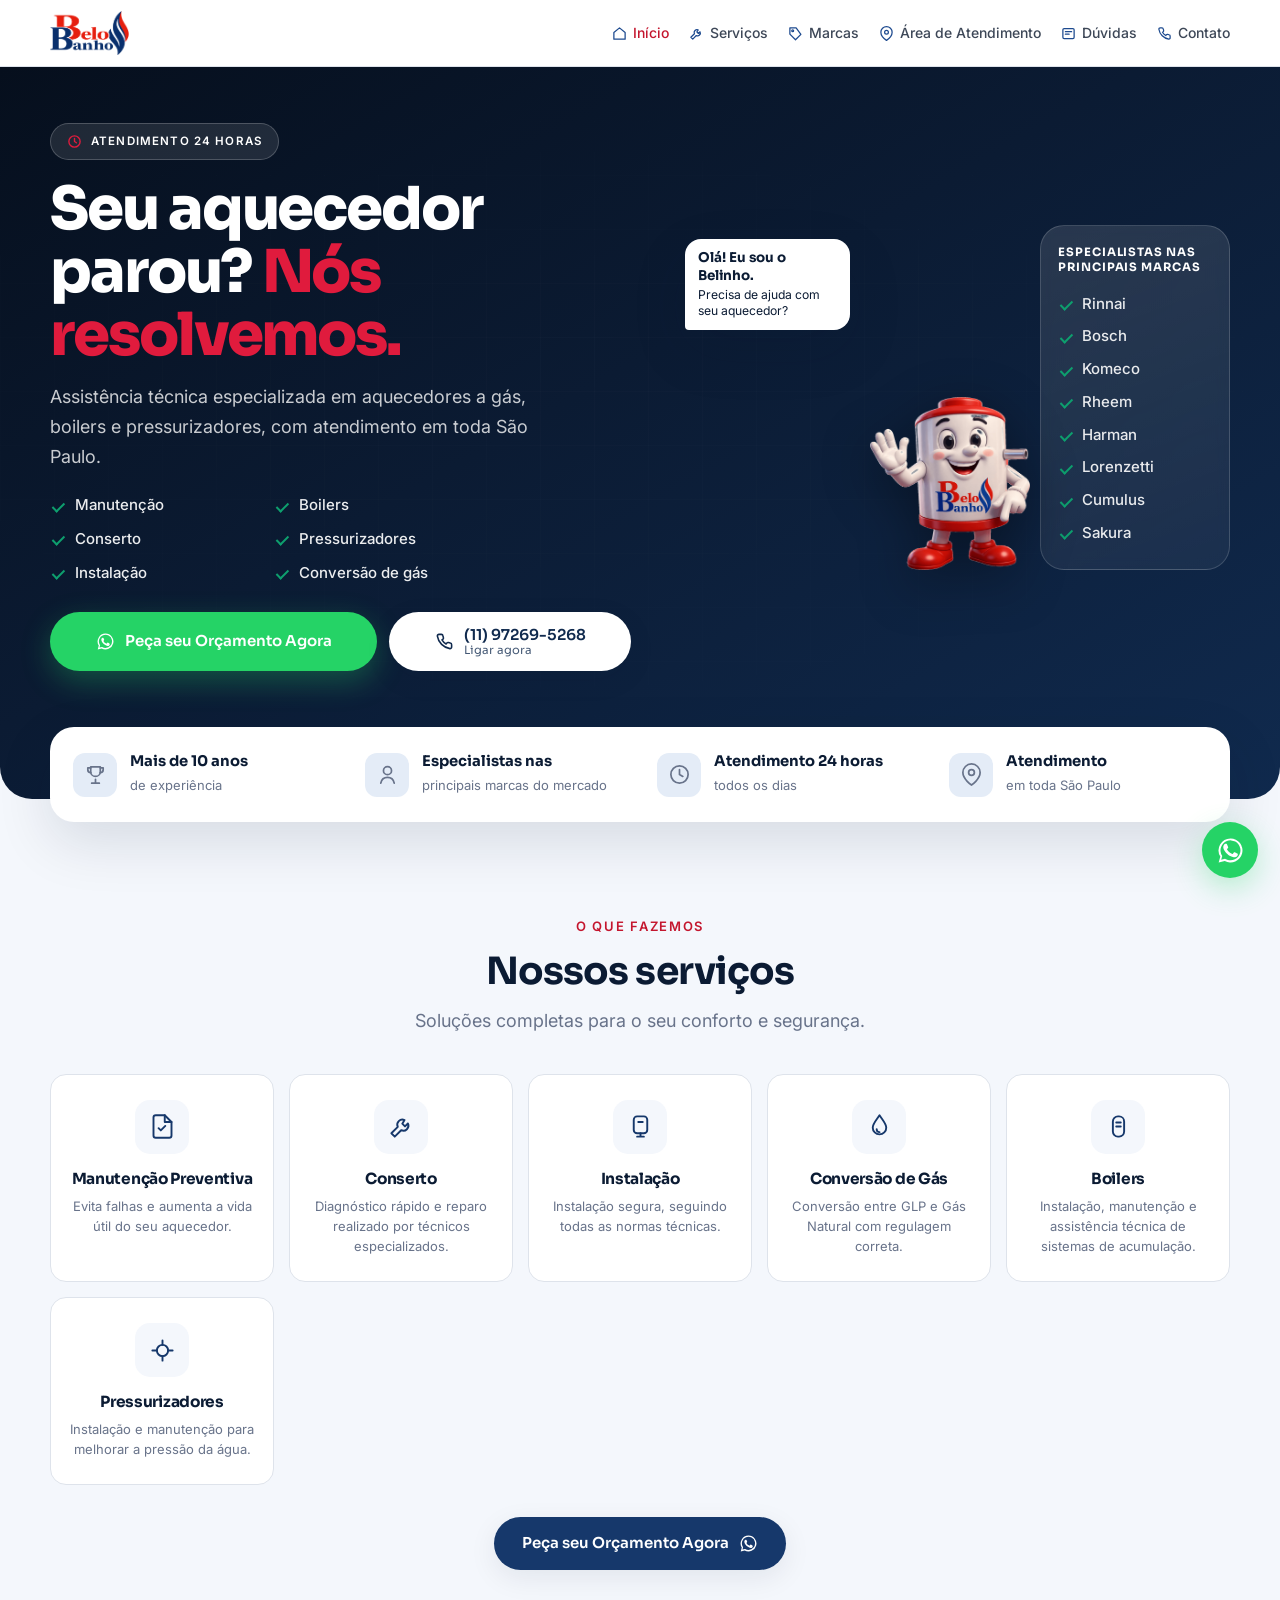
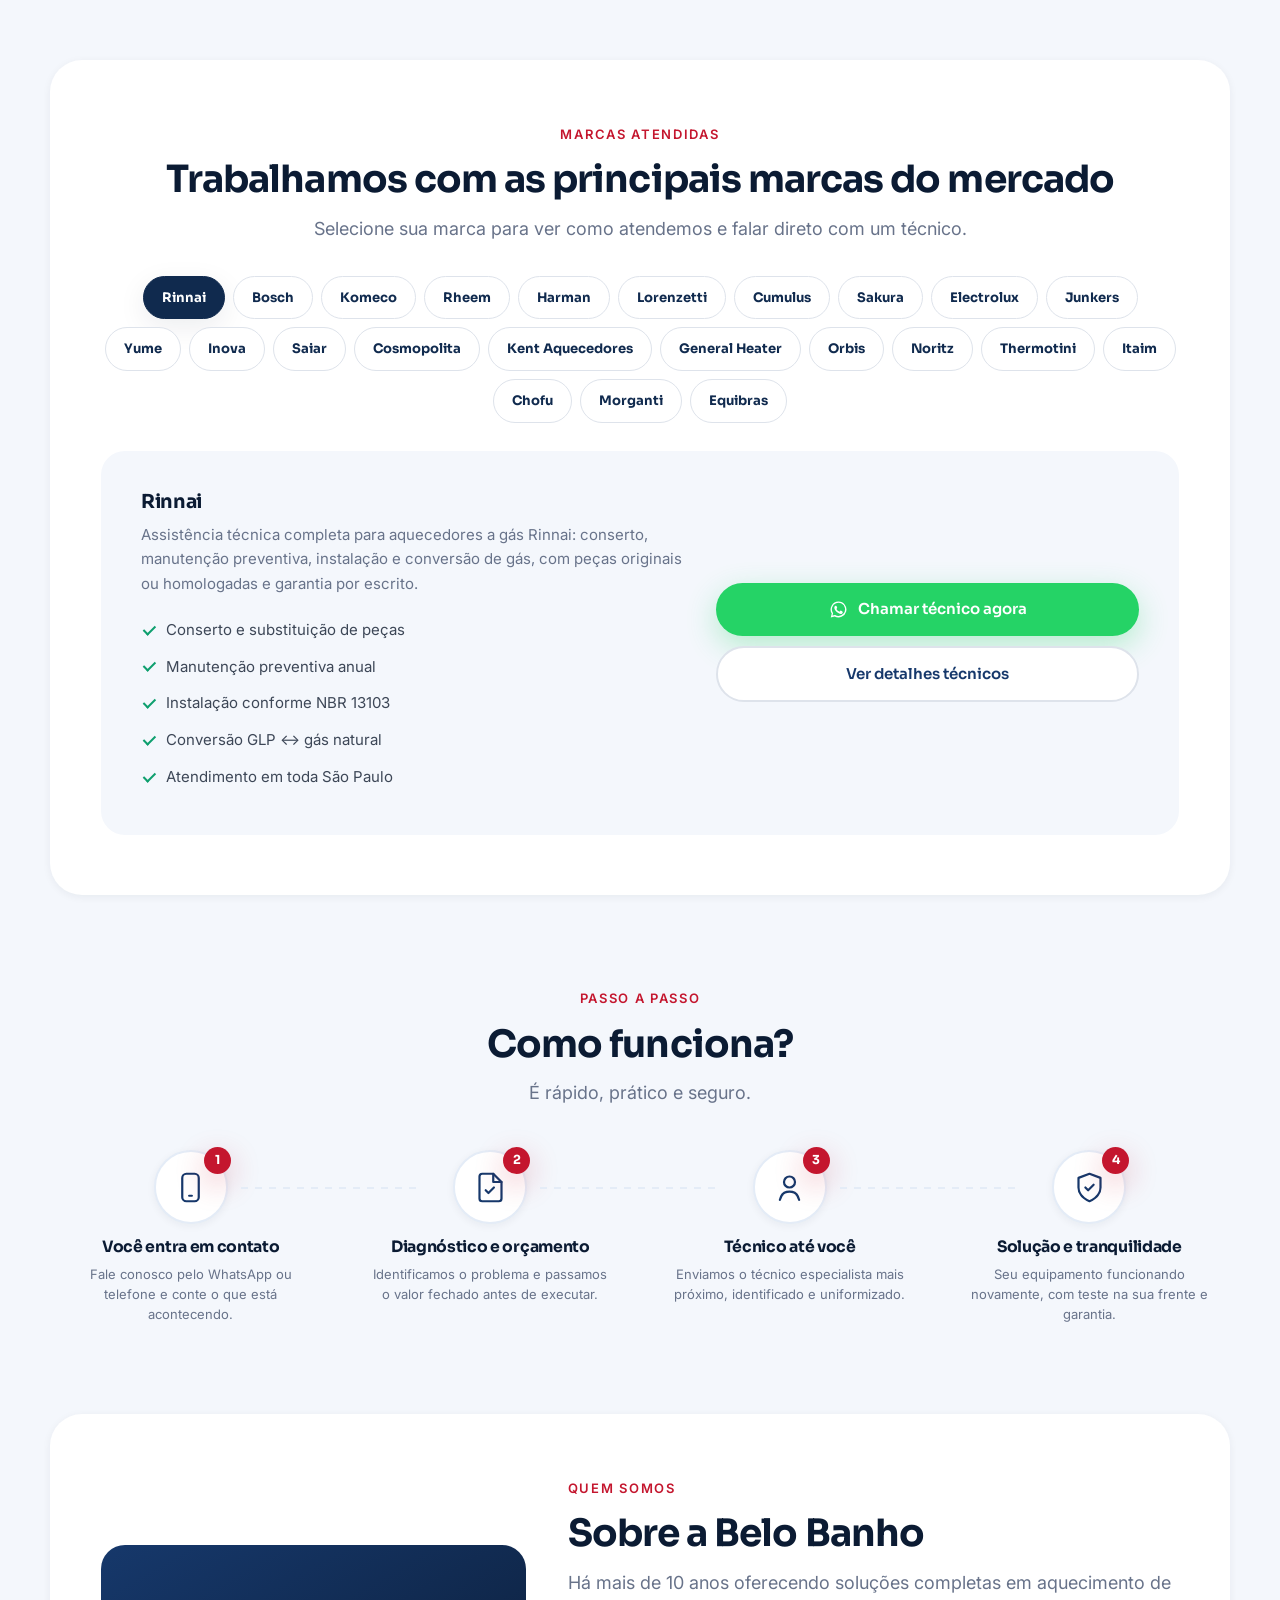
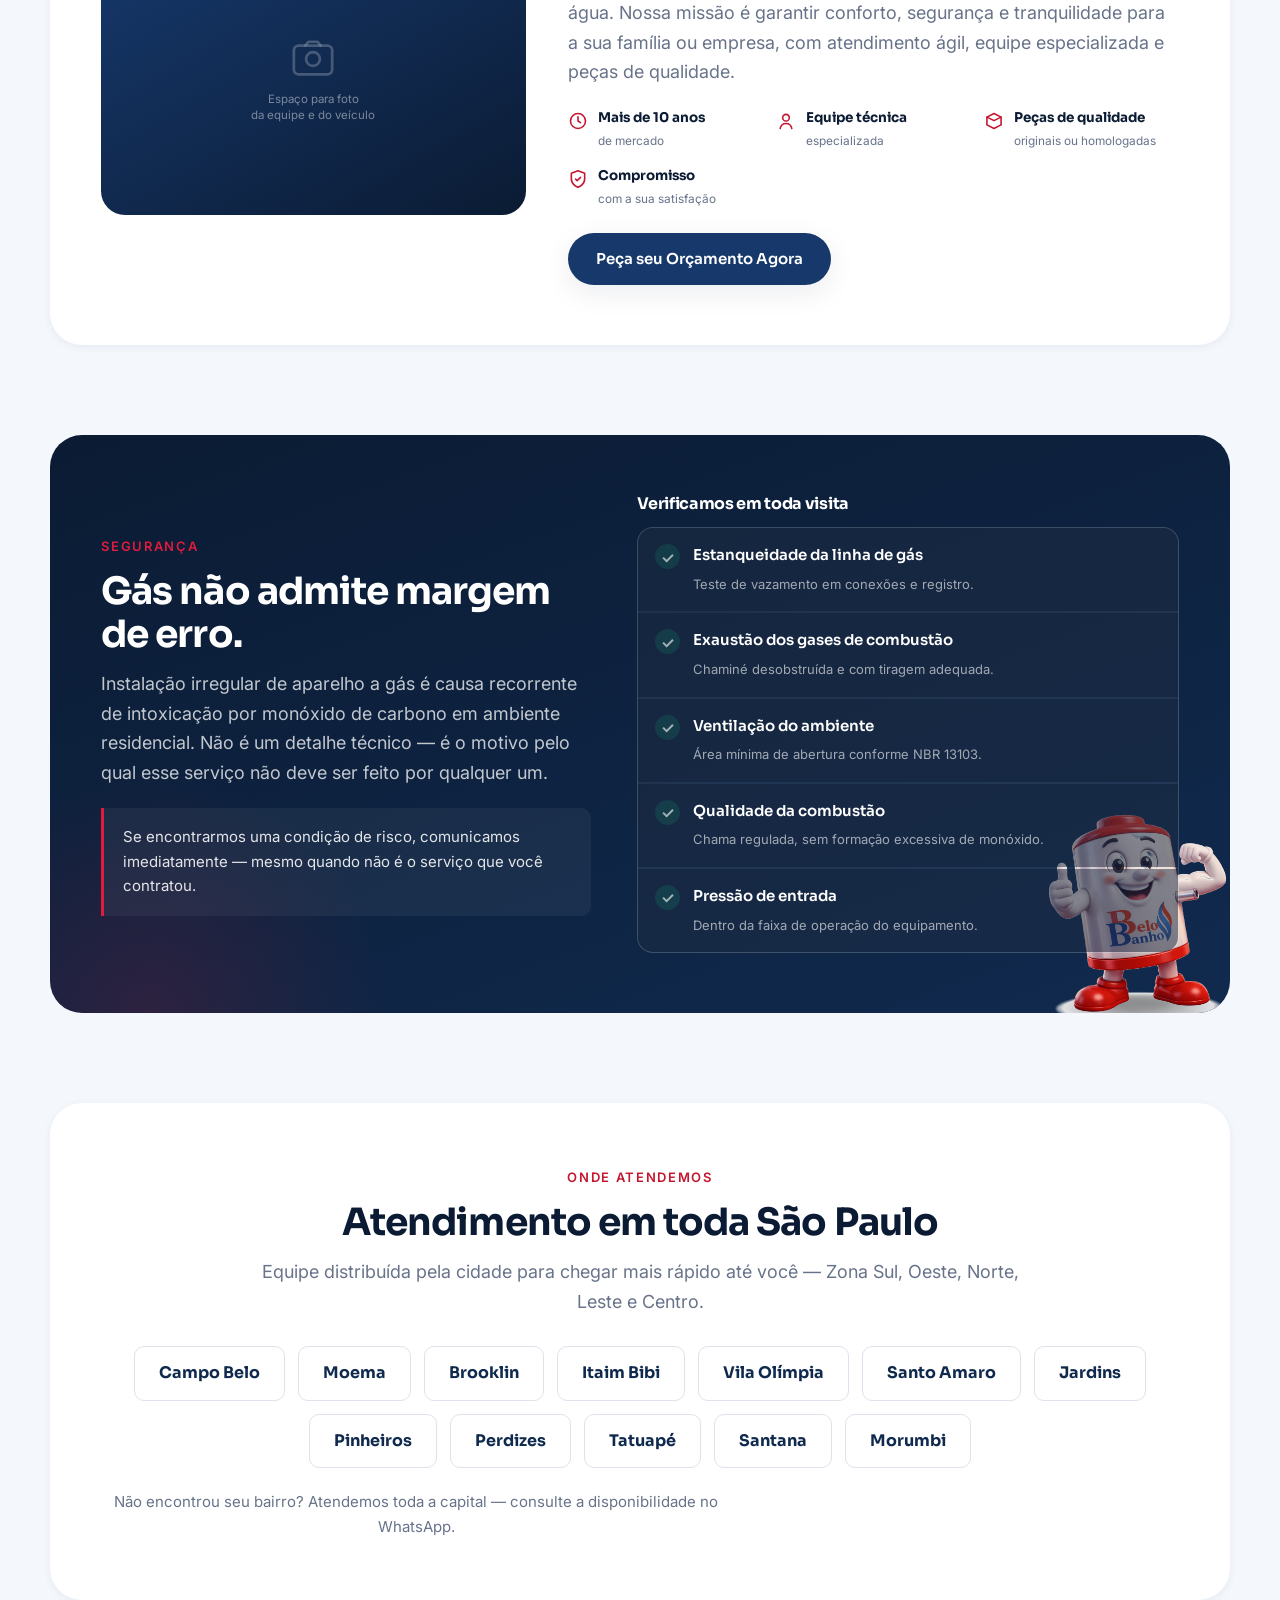
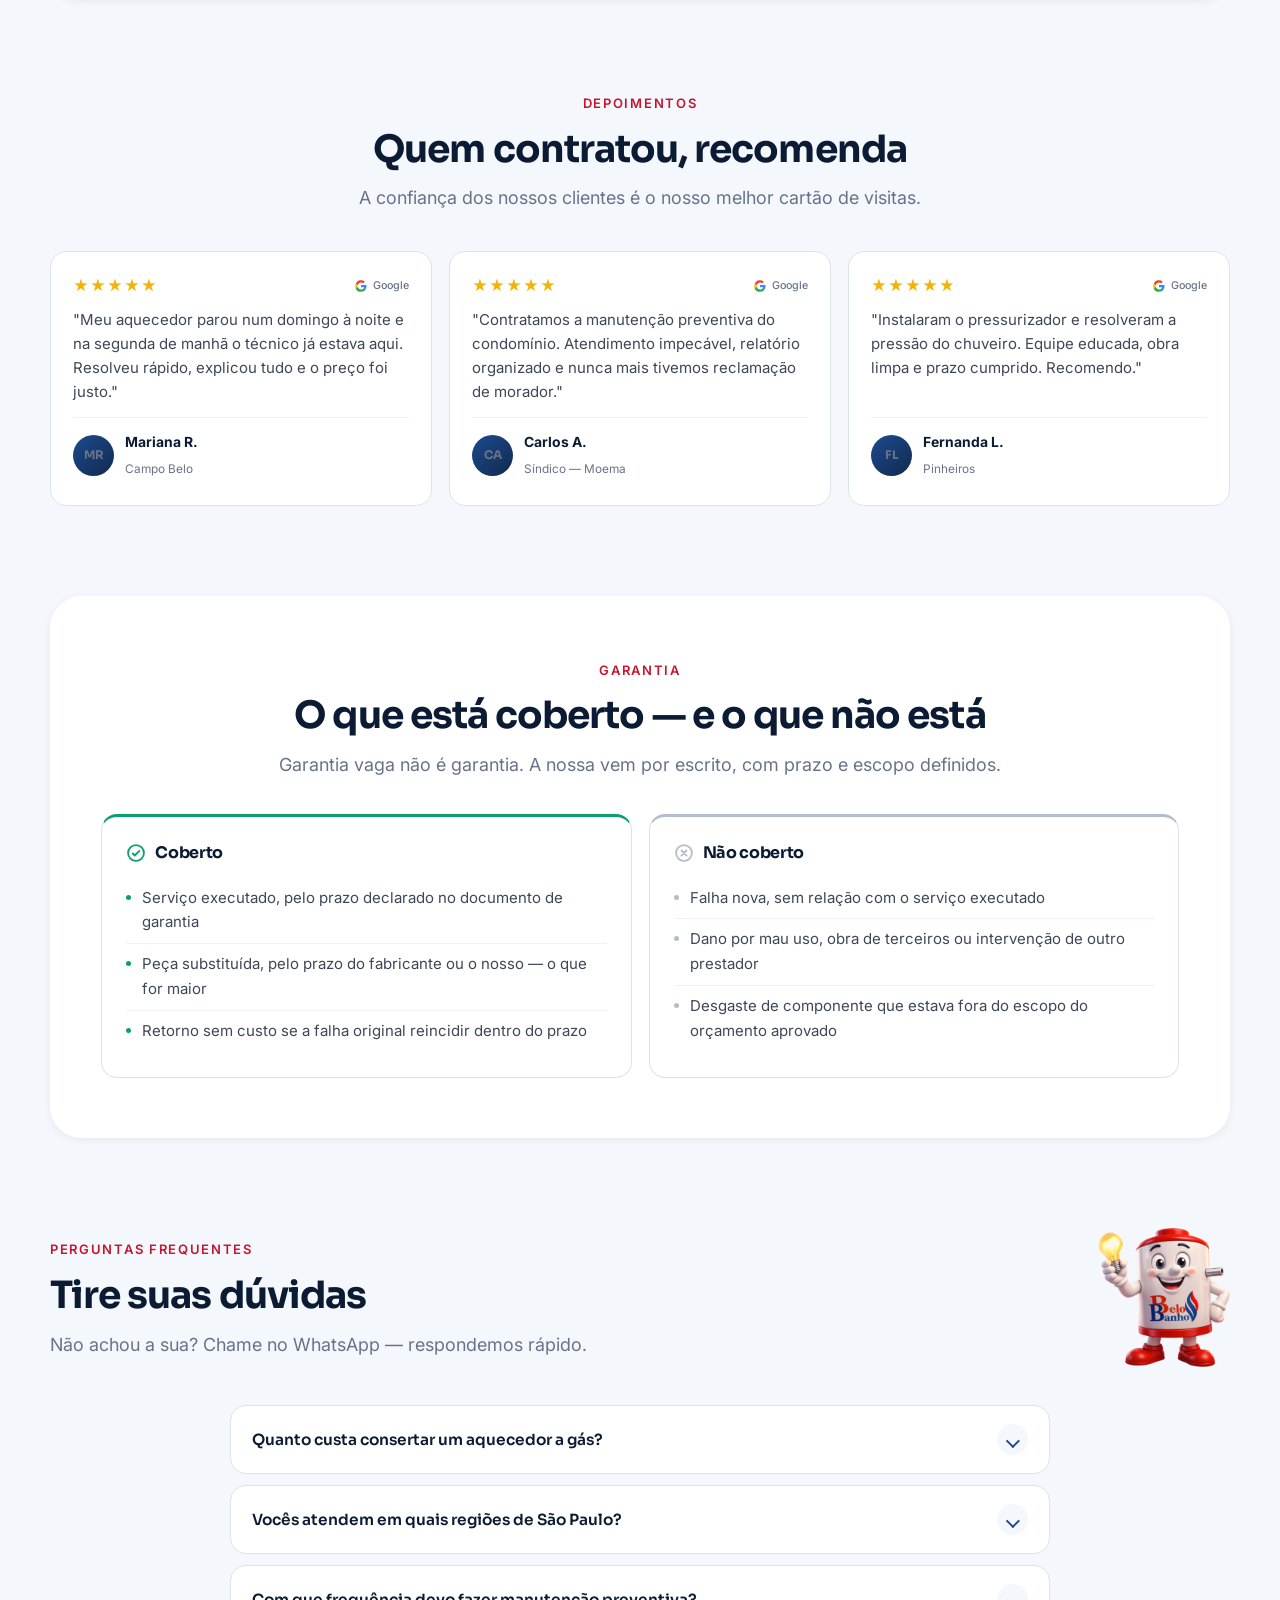
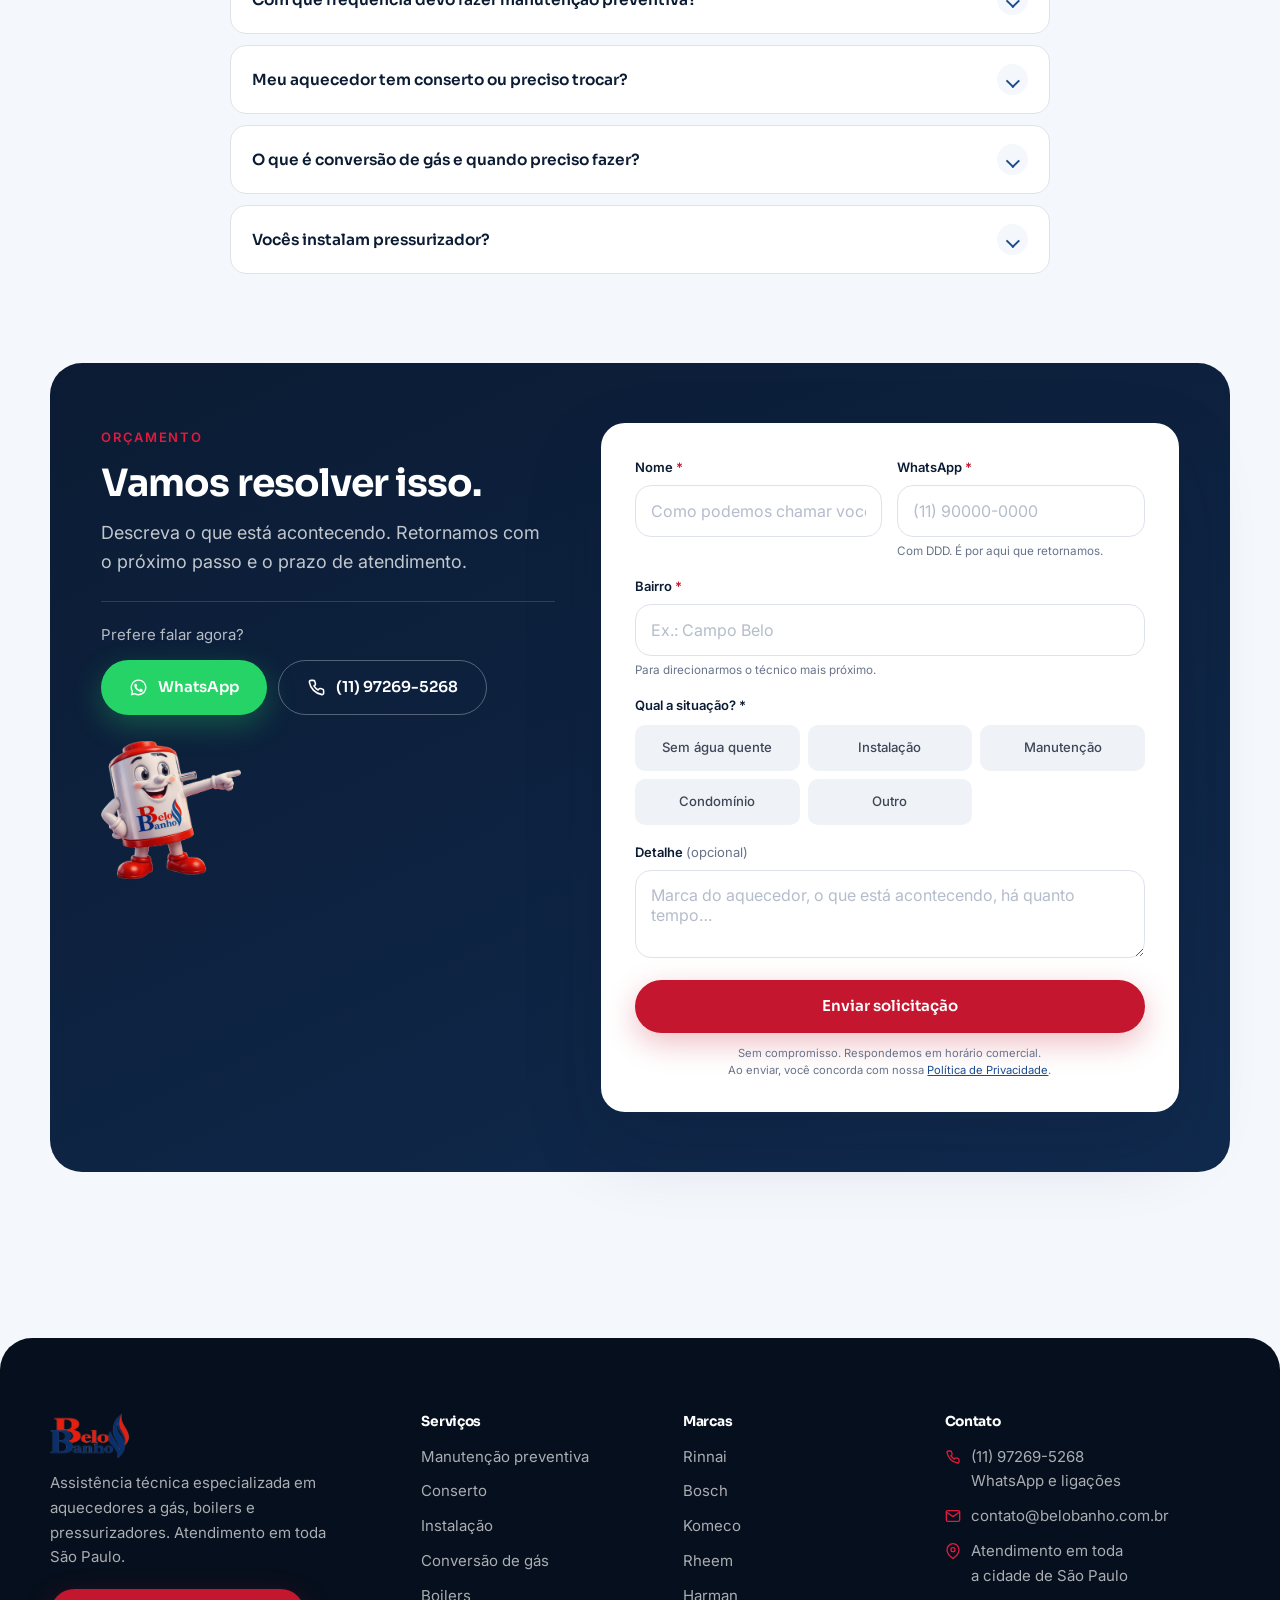
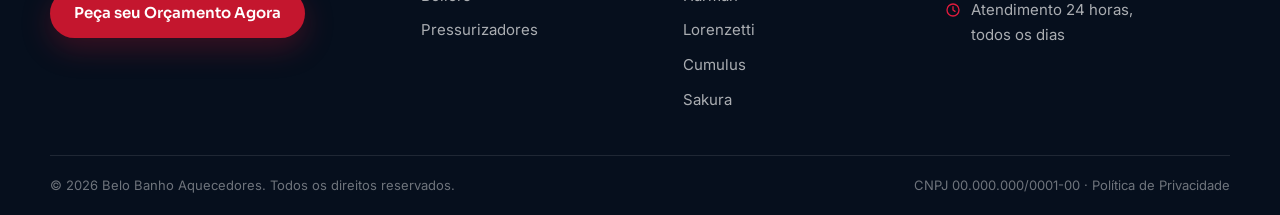
==== commit d6221bb5: "Make hero mascot bigger and closer to the speech bubble Grew the mascot from clamp(112px,30%,170px) " ====
--- a/site/index.html
+++ b/site/index.html
@@ -81,7 +81,7 @@
       </div>
     </div>
 
-    <div class="hero__right rv">
+    <div class="hero__right">
       <div class="hero__photo">
         <div class="bubble"><b>Olá! Eu sou o Belinho.</b>Precisa de ajuda com seu aquecedor?</div>
         <!-- SUBSTITUIR pelo <img> da foto real do técnico em atendimento — oculto por ora para o mascote ocupar o espaço sem a moldura -->
--- a/site/assets/style.css
+++ b/site/assets/style.css
@@ -112,8 +112,8 @@
 .hero__photo>img{width:100%;height:100%;object-fit:cover;position:absolute;inset:0;border-radius:inherit}
 .photo-slot{display:grid;place-items:center;gap:9px;text-align:center;padding:22px;color:rgba(255,255,255,.45);font-size:.72rem;line-height:1.45}
 .photo-slot svg{width:46px;height:46px;opacity:.5}
-.mascot{position:absolute;right:-10px;bottom:-6px;width:clamp(112px,30%,170px);z-index:3;filter:drop-shadow(0 14px 26px rgba(0,0,0,.4))}
-.hero__photo>img.mascot{height:auto;aspect-ratio:700/754;object-fit:contain}
+.mascot{position:absolute;right:-10px;bottom:-6px;width:clamp(160px,42%,260px);z-index:3;filter:drop-shadow(0 14px 26px rgba(0,0,0,.4))}
+.hero__photo>img.mascot{position:absolute;inset:auto -6px 0 auto;width:clamp(160px,42%,260px);height:auto;aspect-ratio:700/754;object-fit:contain}
 .mascot--float{animation:bob 4.2s ease-in-out infinite}
 @keyframes bob{0%,100%{transform:translateY(0)}50%{transform:translateY(-9px)}}
 .bubble{position:absolute;top:14px;left:14px;z-index:4;background:#fff;color:var(--blue-900);border-radius:16px 16px 16px 4px;padding:10px 13px;box-shadow:var(--sh-lg);max-width:165px;font-size:.76rem;line-height:1.35}
@@ -203,16 +203,14 @@
 .checks b{display:block;font-family:var(--font-display);font-size:var(--fs-sm);font-weight:600;color:#fff;margin-bottom:2px}
 .checks span{font-size:var(--fs-xs);color:rgba(255,255,255,.6);line-height:1.5}
 .safety__note{margin-top:20px;padding:17px 19px;border-left:3px solid var(--red-500);background:rgba(255,255,255,.05);border-radius:0 var(--r-sm) var(--r-sm) 0;font-size:var(--fs-sm);color:rgba(255,255,255,.88)}
-.safety__mascot{position:absolute;right:4px;bottom:-12px;width:clamp(110px,15%,180px);height:auto;aspect-ratio:700/830;z-index:1;opacity:.96;pointer-events:none;display:none}
-@media(min-width:900px){.safety__mascot{display:block}}
+.safety__mascot{position:absolute;right:4px;bottom:-12px;width:clamp(84px,15%,180px);height:auto;aspect-ratio:700/830;z-index:1;opacity:.96;pointer-events:none}
+@media(max-width:899px){.safety{padding-bottom:110px}}
 
 .faq__head{display:flex;align-items:center;justify-content:space-between;gap:24px;flex-wrap:wrap}
 .faq__head>div{flex:1;min-width:240px}
-.faq__mascot{width:clamp(96px,13vw,132px);height:auto;aspect-ratio:700/736;flex:none;display:none}
-@media(min-width:700px){.faq__mascot{display:block}}
-
-.cta__mascot{width:clamp(90px,11vw,140px);height:auto;aspect-ratio:700/691;margin-top:26px;opacity:.96;pointer-events:none;display:none}
-@media(min-width:1024px){.cta__mascot{display:block}}
+.faq__mascot{width:clamp(78px,13vw,132px);height:auto;aspect-ratio:700/736;flex:none;margin-inline:auto}
+
+.cta__mascot{width:clamp(72px,11vw,140px);height:auto;aspect-ratio:700/691;margin-top:26px;opacity:.96;pointer-events:none}
 
 .testi{display:grid;gap:17px;margin-top:38px;grid-template-columns:repeat(auto-fit,minmax(min(100%,285px),1fr))}
 .testi__card{background:#fff;border:1px solid var(--gray-200);border-radius:var(--r-md);padding:25px 22px;display:flex;flex-direction:column;gap:13px;transition:transform .24s var(--ease),box-shadow .24s var(--ease)}
@@ -309,7 +307,7 @@
 .phero__card svg{width:16px;height:16px;color:var(--success);flex:none;margin-top:4px}
 .phero .mascot{right:6px;bottom:-4px;width:clamp(88px,14%,124px)}
 
-.tbl{width:100%;border-collapse:collapse;margin-top:24px;background:#fff;border-radius:var(--r-md);overflow:hidden;box-shadow:var(--sh-sm);font-size:var(--fs-sm)}
+.tbl{width:100%;min-width:560px;border-collapse:collapse;margin-top:24px;background:#fff;border-radius:var(--r-md);overflow:hidden;box-shadow:var(--sh-sm);font-size:var(--fs-sm)}
 .tbl caption{caption-side:bottom;font-size:var(--fs-xs);color:var(--gray-500);padding-top:11px;text-align:left}
 .tbl th,.tbl td{padding:12px 15px;text-align:left;border-bottom:1px solid var(--gray-100);vertical-align:top}
 .tbl thead th{background:var(--blue-50);font-family:var(--font-display);font-size:var(--fs-xs);text-transform:uppercase;letter-spacing:.06em;color:var(--blue-800)}
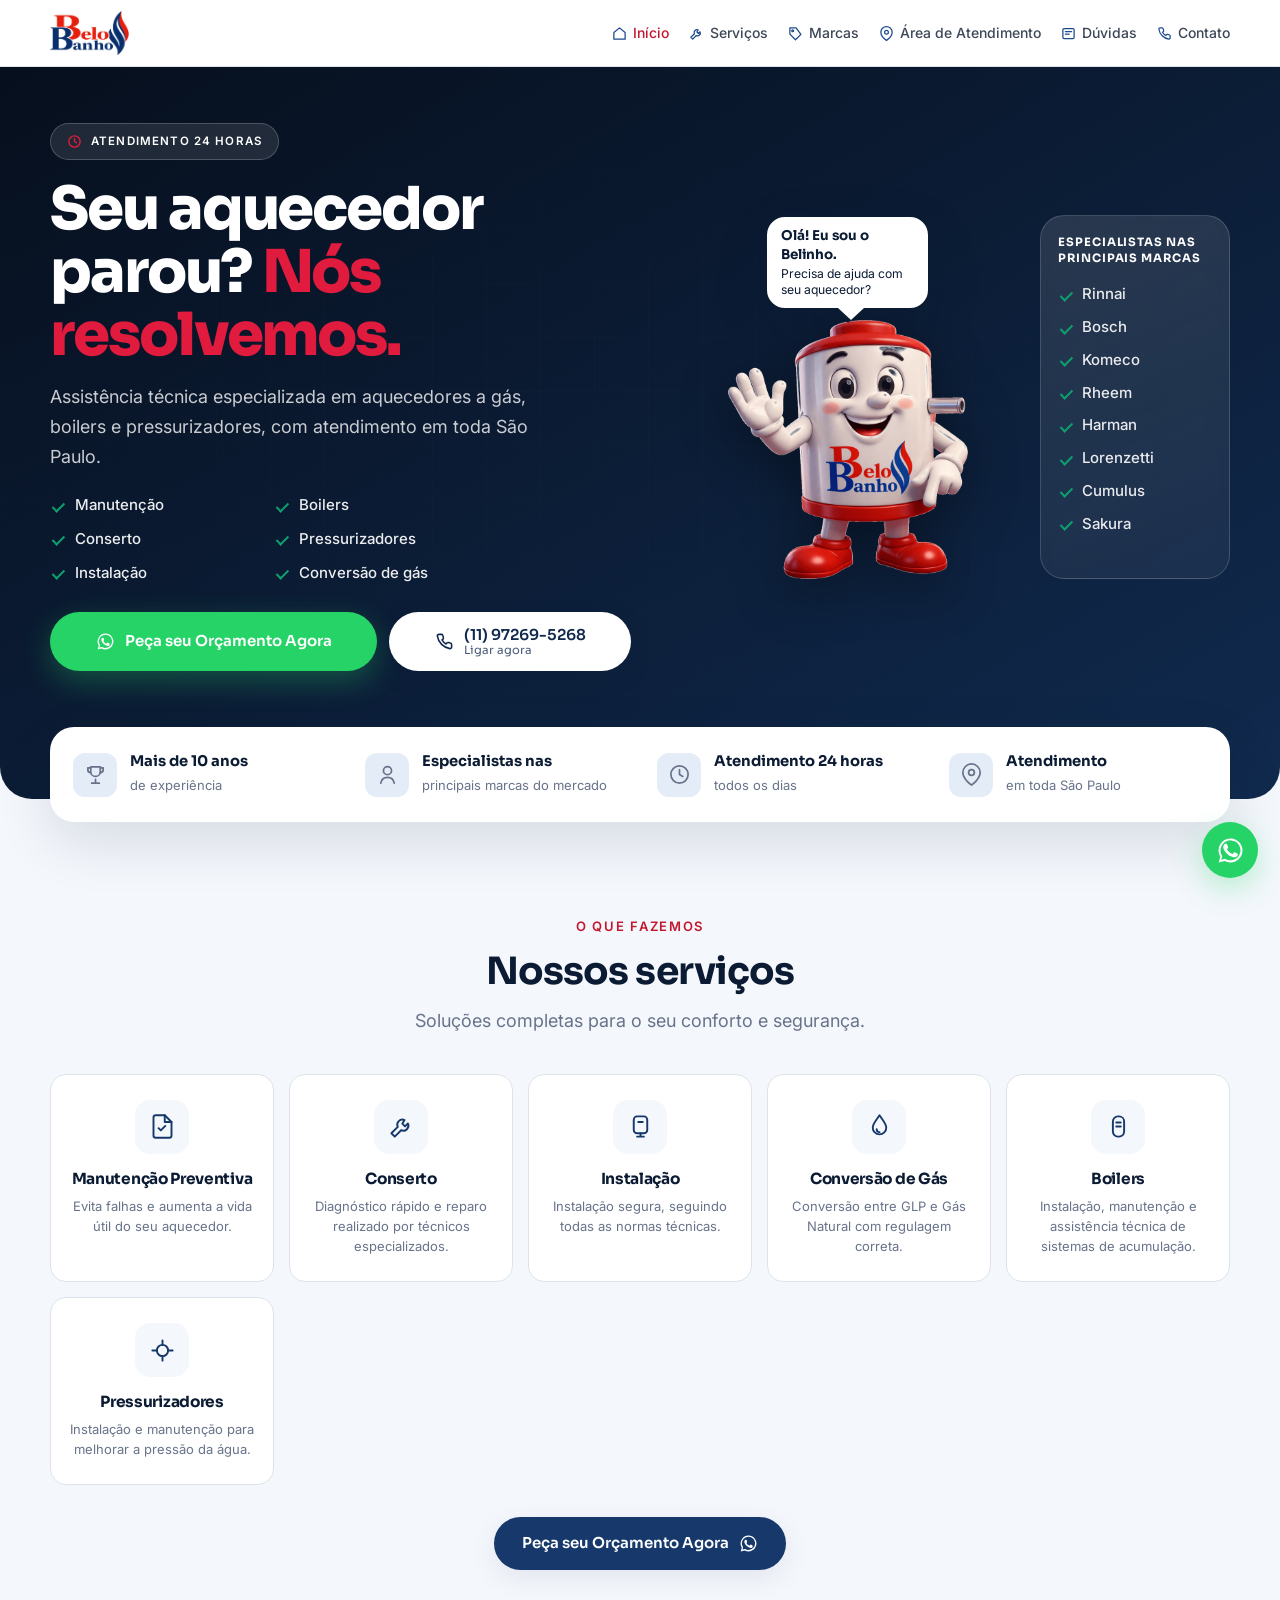
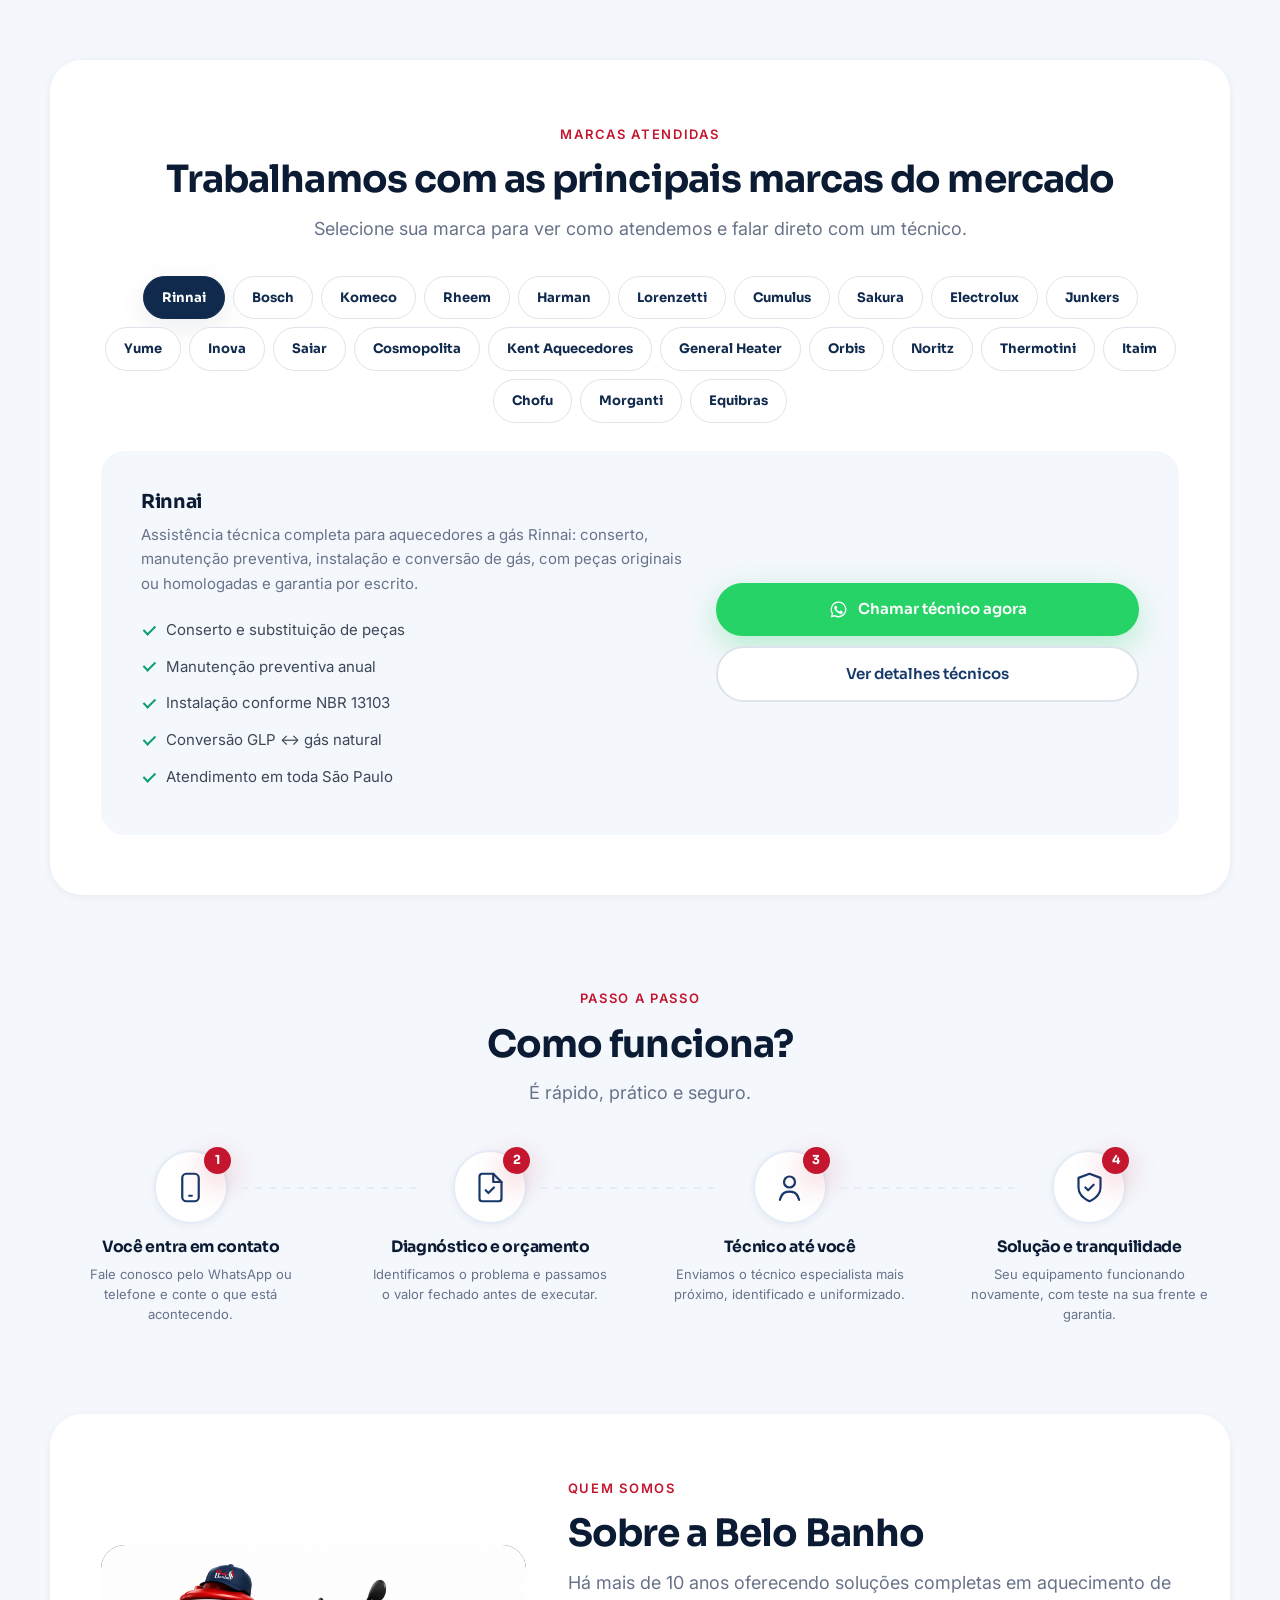
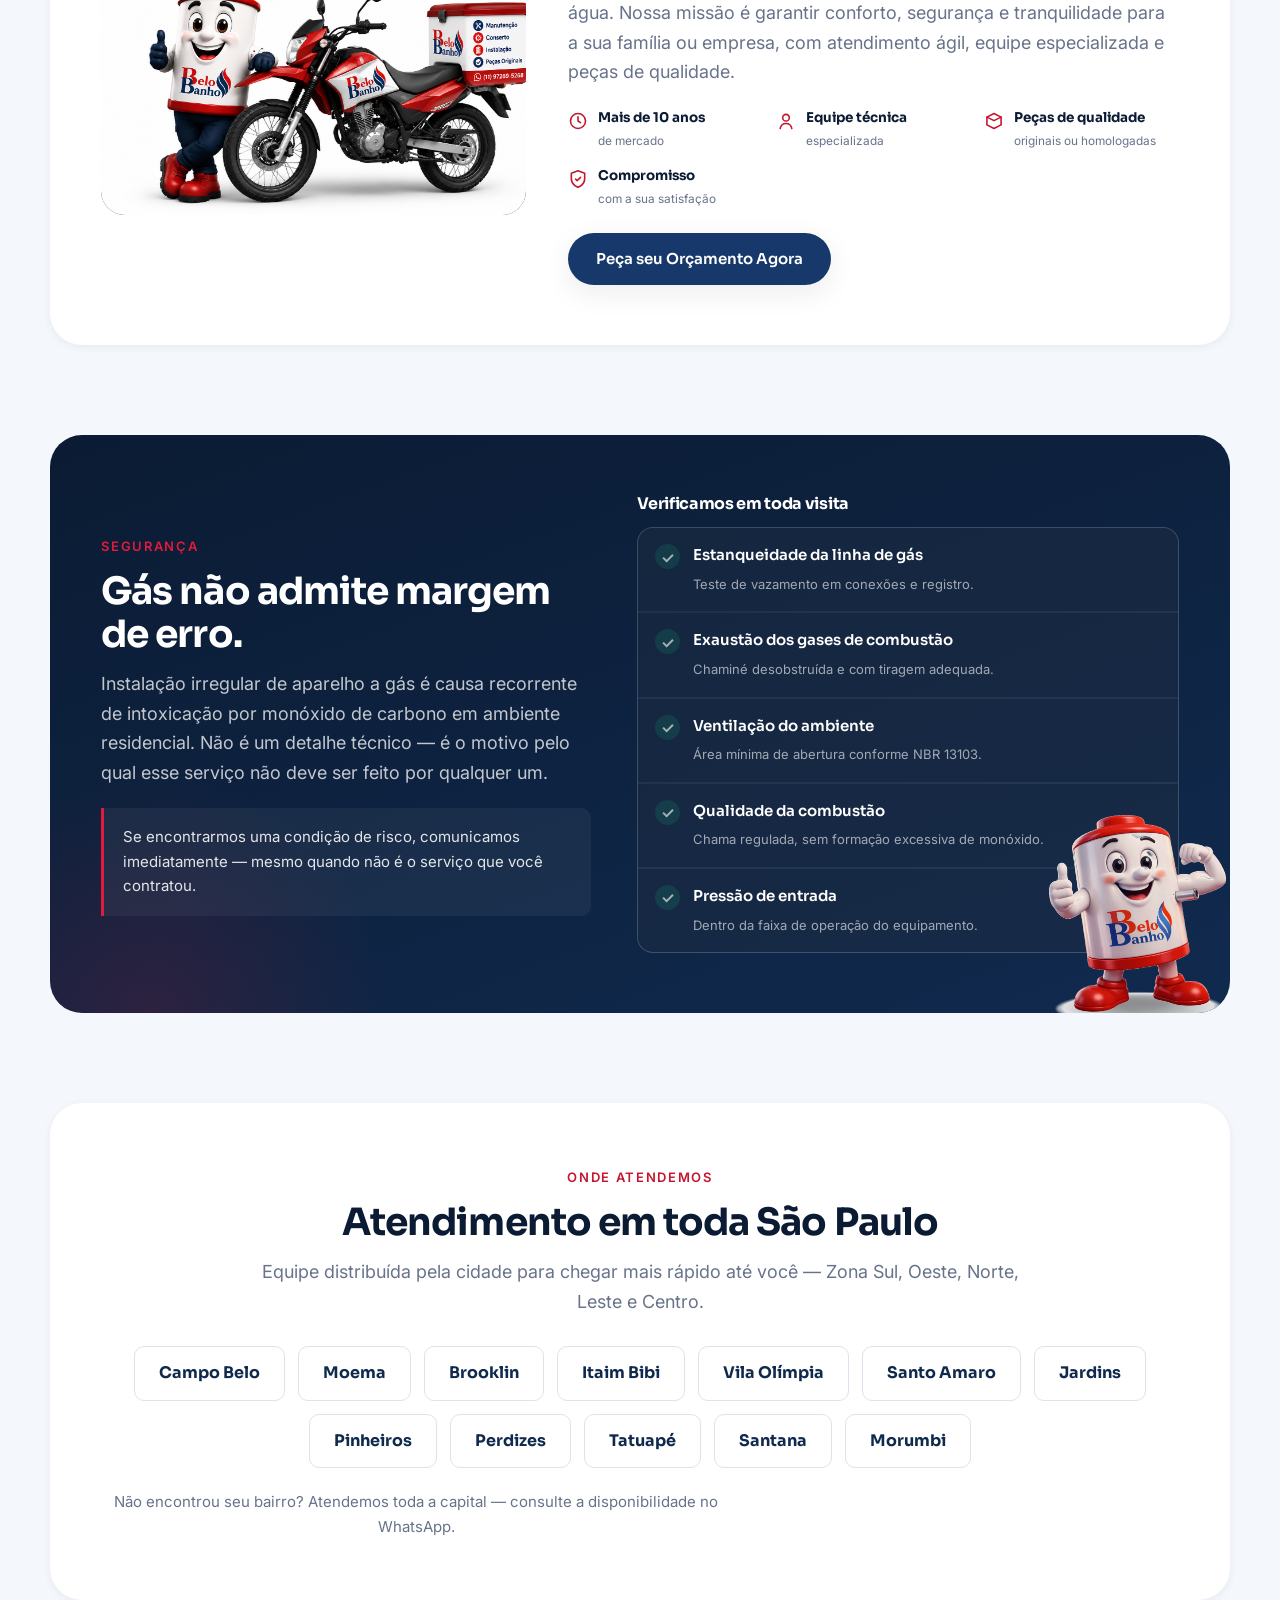
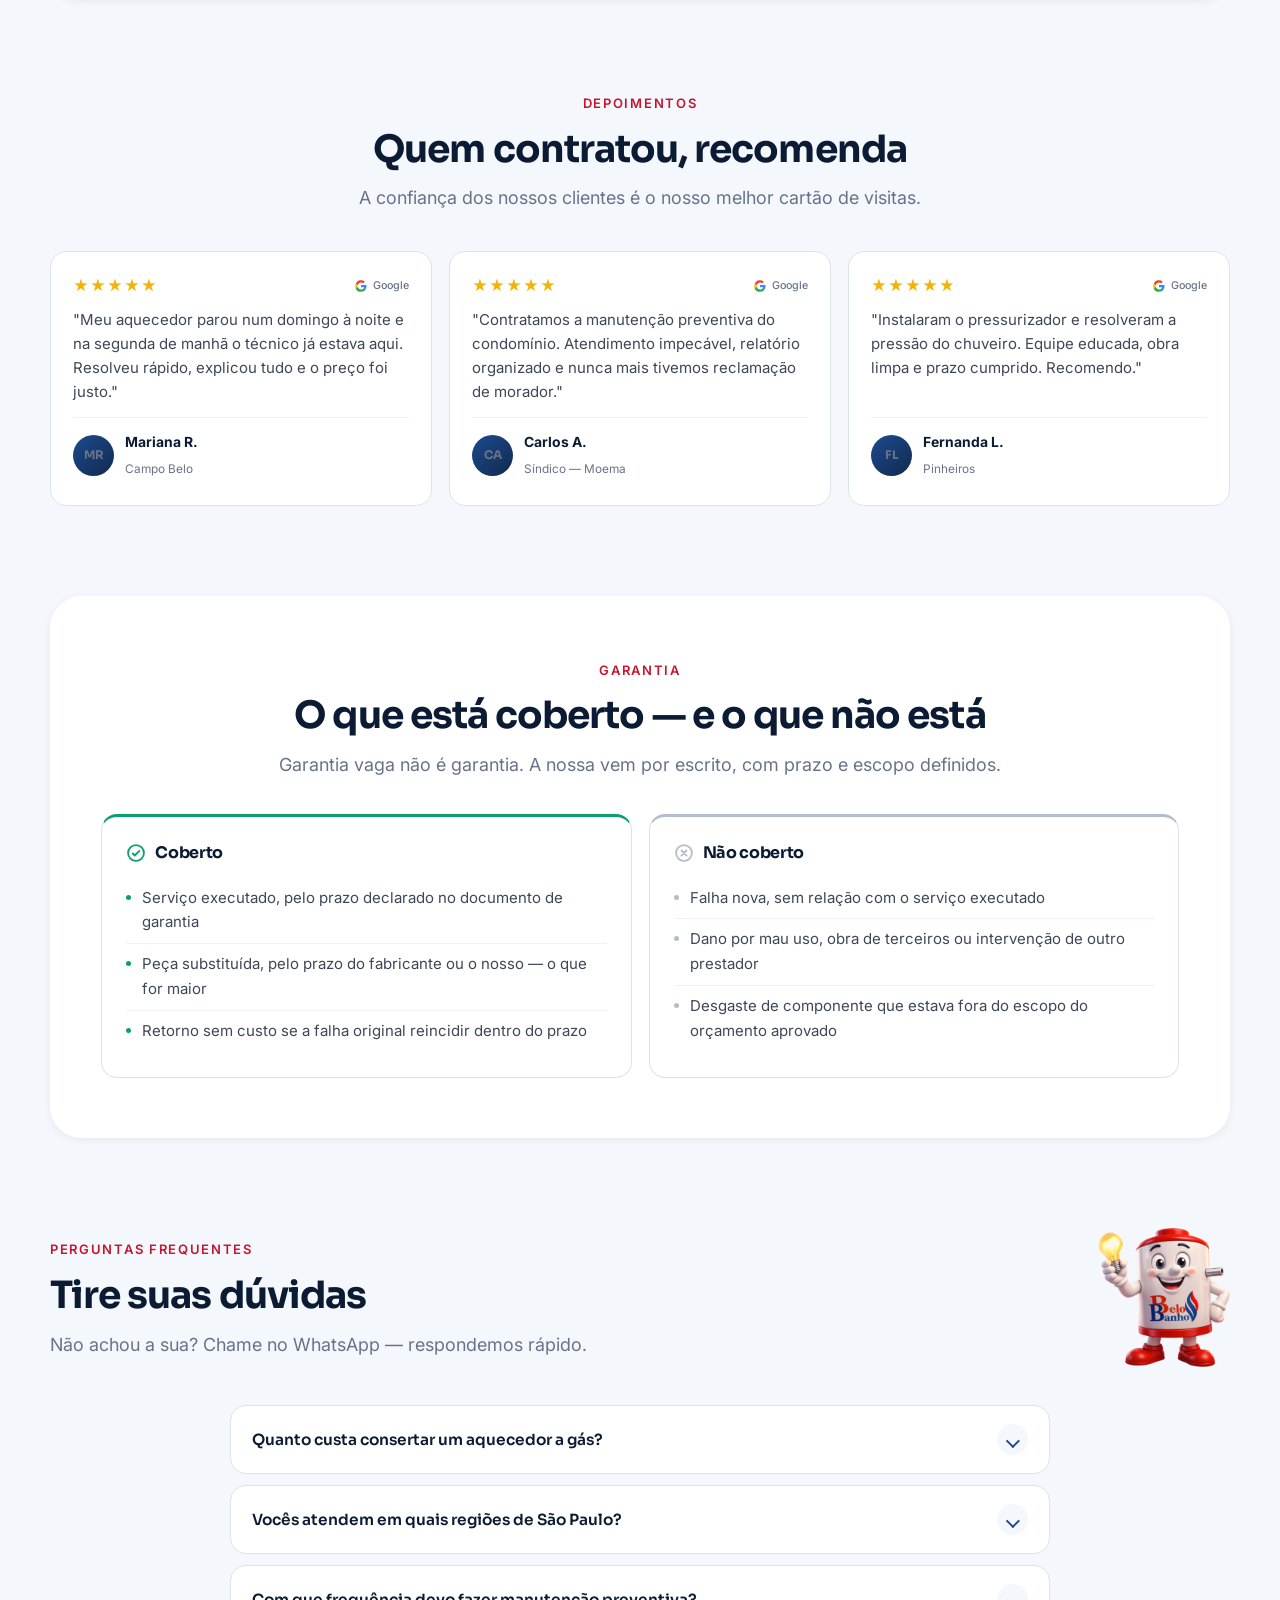
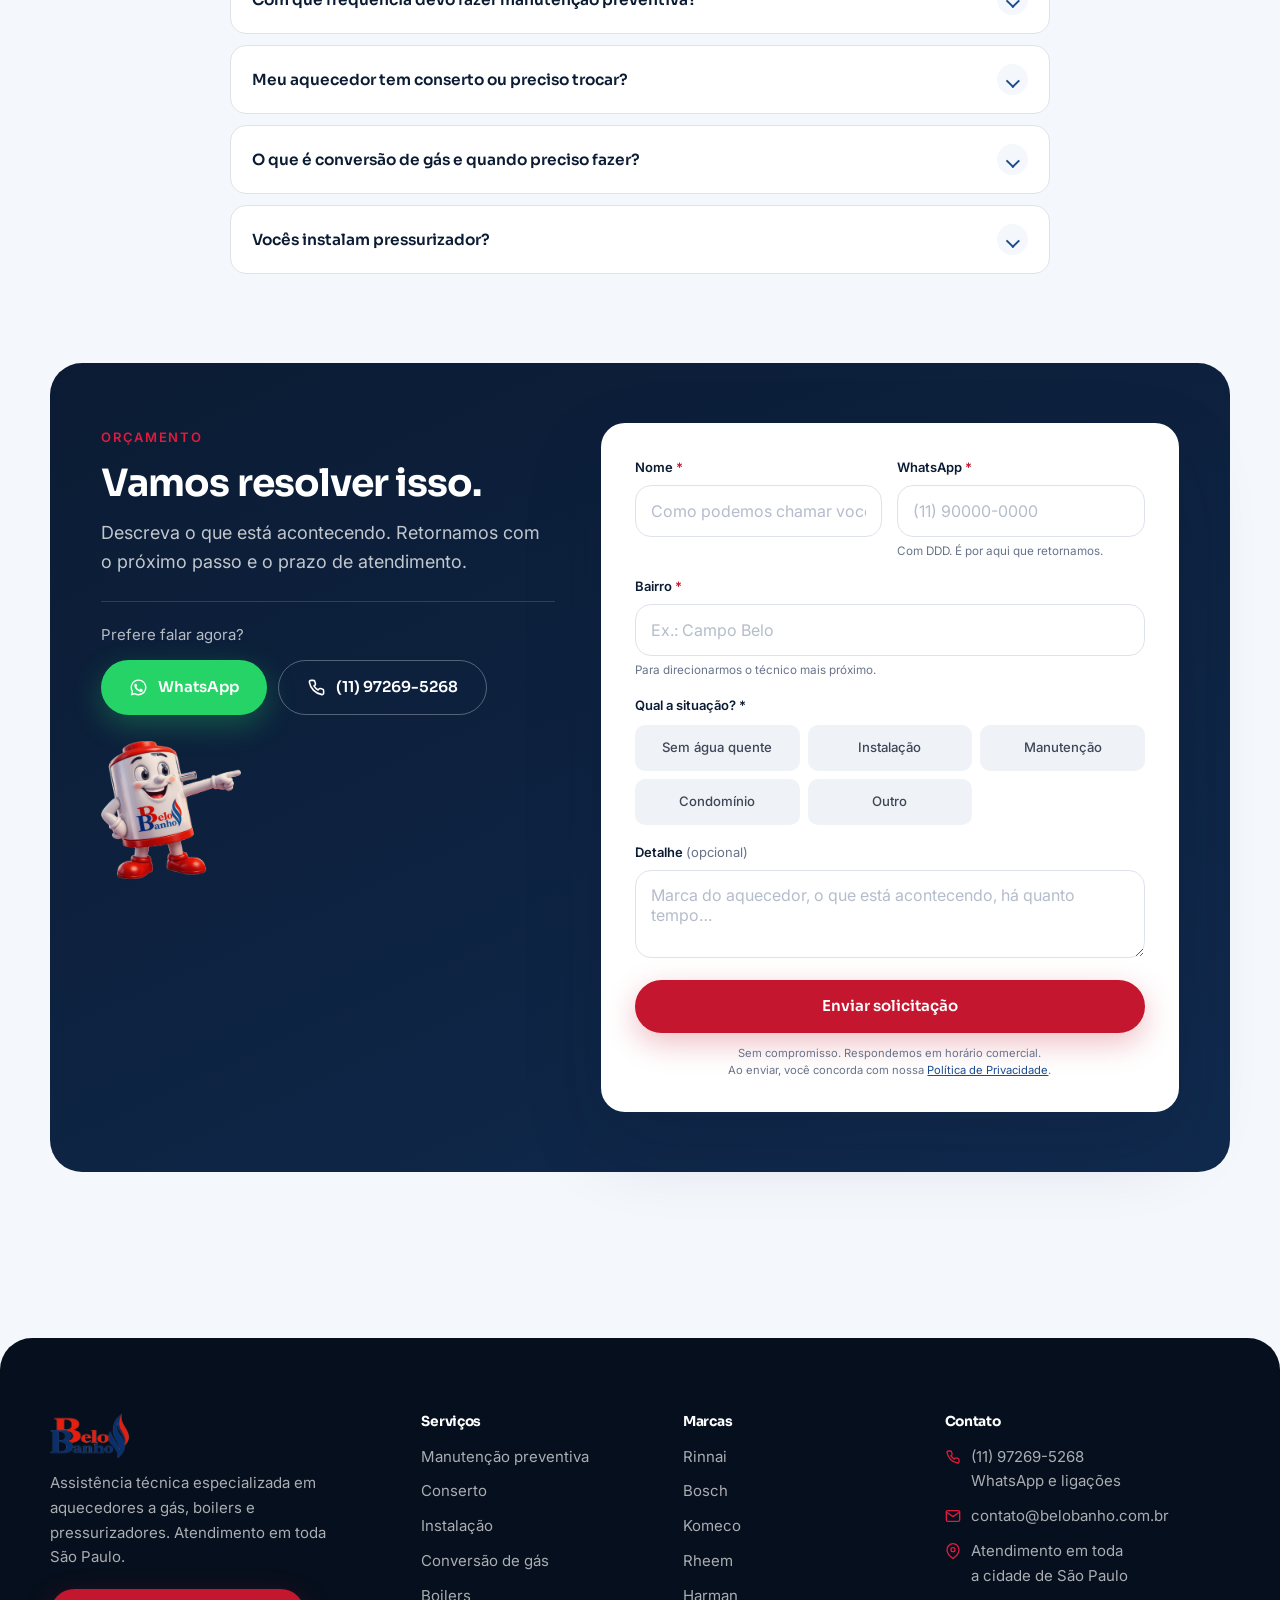
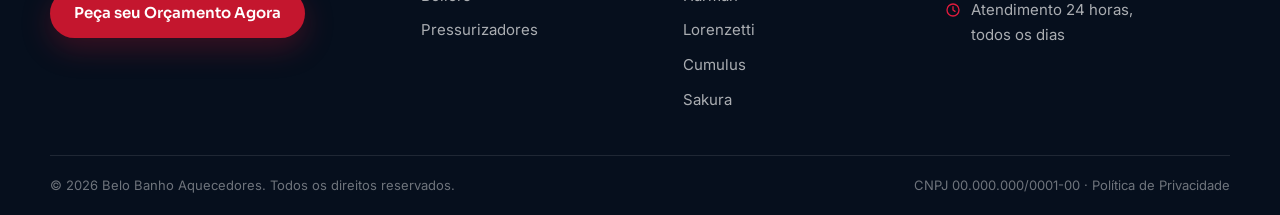
==== commit 94f4618e: "Alteração mascote e foto adicionada" ====
--- a/site/index.html
+++ b/site/index.html
@@ -640,8 +640,7 @@
   <div class="wrap panel-white">
     <div class="about">
       <div class="about__photo rv">
-        <!-- SUBSTITUIR pelo <img> da foto real da equipe/veículo -->
-        <div class="photo-slot"><svg viewBox="0 0 24 24" fill="none" stroke="currentColor" stroke-width="1.4" stroke-linecap="round" stroke-linejoin="round" aria-hidden="true"><rect x="2" y="5" width="20" height="15" rx="2.5"/><circle cx="12" cy="12" r="3.6"/><path d="M8 5l1.6-2h4.8L16 5"/></svg>Espaço para foto<br>da equipe e do veículo</div>
+        <img src="assets/fotos/equipe-veiculo.png" alt="Veículo da Belo Banho Aquecedores usado no atendimento técnico" loading="lazy">
       </div>
       <div class="rv">
         <span class="eyebrow">Quem somos</span>
--- a/site/assets/style.css
+++ b/site/assets/style.css
@@ -108,15 +108,20 @@
 .hero__cta .btn{flex:1 1 auto;min-width:206px}
 .hero__right{position:relative;display:grid;gap:16px}
 @media(min-width:560px){.hero__right{grid-template-columns:1.3fr .7fr;align-items:stretch}}
-.hero__photo{position:relative;min-height:320px;display:grid;place-items:center}
+.hero__photo{position:relative;min-height:320px;display:flex;flex-direction:column;align-items:flex-end;justify-content:flex-end;gap:10px;padding-right:4px}
 .hero__photo>img{width:100%;height:100%;object-fit:cover;position:absolute;inset:0;border-radius:inherit}
 .photo-slot{display:grid;place-items:center;gap:9px;text-align:center;padding:22px;color:rgba(255,255,255,.45);font-size:.72rem;line-height:1.45}
 .photo-slot svg{width:46px;height:46px;opacity:.5}
 .mascot{position:absolute;right:-10px;bottom:-6px;width:clamp(160px,42%,260px);z-index:3;filter:drop-shadow(0 14px 26px rgba(0,0,0,.4))}
-.hero__photo>img.mascot{position:absolute;inset:auto -6px 0 auto;width:clamp(160px,42%,260px);height:auto;aspect-ratio:700/754;object-fit:contain}
+.hero__photo>img.mascot{position:relative;width:clamp(160px,42%,260px);height:auto;aspect-ratio:700/754;object-fit:contain;margin:0 -6px -4px 0;z-index:3;filter:drop-shadow(0 14px 26px rgba(0,0,0,.4))}
+@media(max-width:559px){.hero__photo>img.mascot{width:clamp(210px,58%,260px)}}
+@media(min-width:560px){.hero__photo{justify-content:center;align-items:center;padding-right:0}.hero__photo>img.mascot{width:clamp(240px,60%,380px);margin:0}}
 .mascot--float{animation:bob 4.2s ease-in-out infinite}
 @keyframes bob{0%,100%{transform:translateY(0)}50%{transform:translateY(-9px)}}
-.bubble{position:absolute;top:14px;left:14px;z-index:4;background:#fff;color:var(--blue-900);border-radius:16px 16px 16px 4px;padding:10px 13px;box-shadow:var(--sh-lg);max-width:165px;font-size:.76rem;line-height:1.35}
+.bubble{position:relative;z-index:4;background:#fff;color:var(--blue-900);border:2.5px solid var(--blue-900);border-radius:20px;padding:10px 14px;box-shadow:var(--sh-lg);max-width:165px;font-size:.76rem;line-height:1.35}
+.bubble::before,.bubble::after{content:"";position:absolute;left:50%;width:0;height:0;border-left:13px solid transparent;border-right:13px solid transparent}
+.bubble::before{bottom:-15px;border-top:15px solid var(--blue-900);margin-left:-13px}
+.bubble::after{bottom:-11.5px;border-top:12px solid #fff;margin-left:-10px}
 .bubble b{display:block;font-family:var(--font-display);font-size:.84rem;margin-bottom:2px}
 .hero__brands{background:linear-gradient(160deg,rgba(255,255,255,.12),rgba(255,255,255,.05));border:1px solid rgba(255,255,255,.16);border-radius:var(--r-lg);padding:19px 17px;backdrop-filter:blur(6px)}
 .hero__brands h2{font-size:.72rem;font-weight:700;color:#fff;letter-spacing:.08em;text-transform:uppercase;margin-bottom:12px;line-height:1.35}
@@ -183,7 +188,7 @@
 .about{display:grid;gap:30px;align-items:center}
 @media(min-width:900px){.about{grid-template-columns:.82fr 1.18fr;gap:42px}}
 .about__photo{border-radius:var(--r-lg);overflow:hidden;background:linear-gradient(150deg,var(--blue-700),var(--blue-900));min-height:270px;display:grid;place-items:center;position:relative}
-.about__photo img{width:100%;height:100%;object-fit:cover}
+.about__photo img{width:100%;height:100%;object-fit:cover;object-position:25% center}
 .mini{display:grid;grid-template-columns:repeat(auto-fit,minmax(min(100%,156px),1fr));gap:14px;margin:22px 0}
 .mini li{display:flex;gap:10px;align-items:flex-start}
 .mini svg{width:20px;height:20px;color:var(--red-600);flex:none;margin-top:2px}
@@ -204,6 +209,7 @@
 .checks span{font-size:var(--fs-xs);color:rgba(255,255,255,.6);line-height:1.5}
 .safety__note{margin-top:20px;padding:17px 19px;border-left:3px solid var(--red-500);background:rgba(255,255,255,.05);border-radius:0 var(--r-sm) var(--r-sm) 0;font-size:var(--fs-sm);color:rgba(255,255,255,.88)}
 .safety__mascot{position:absolute;right:4px;bottom:-12px;width:clamp(84px,15%,180px);height:auto;aspect-ratio:700/830;z-index:1;opacity:.96;pointer-events:none}
+@media(min-width:1024px){.safety__mascot{z-index:3}}
 @media(max-width:899px){.safety{padding-bottom:110px}}
 
 .faq__head{display:flex;align-items:center;justify-content:space-between;gap:24px;flex-wrap:wrap}
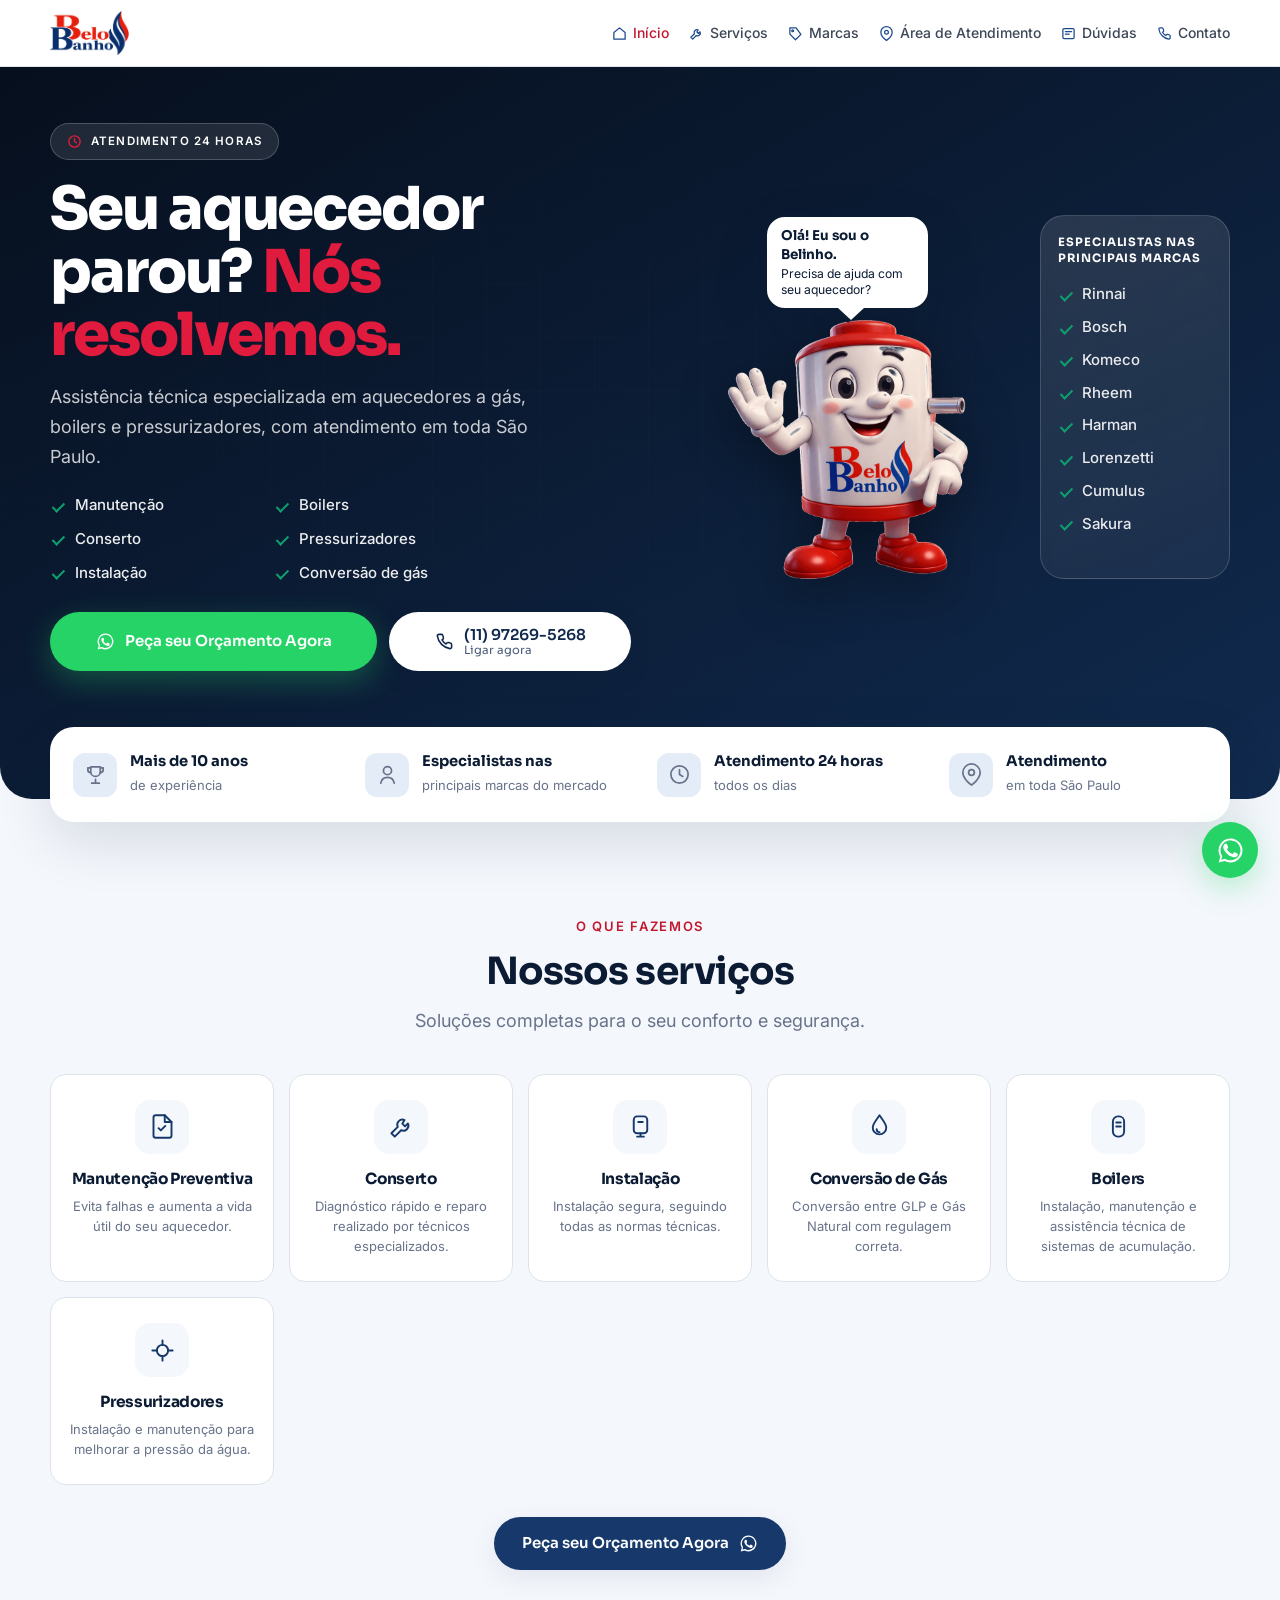
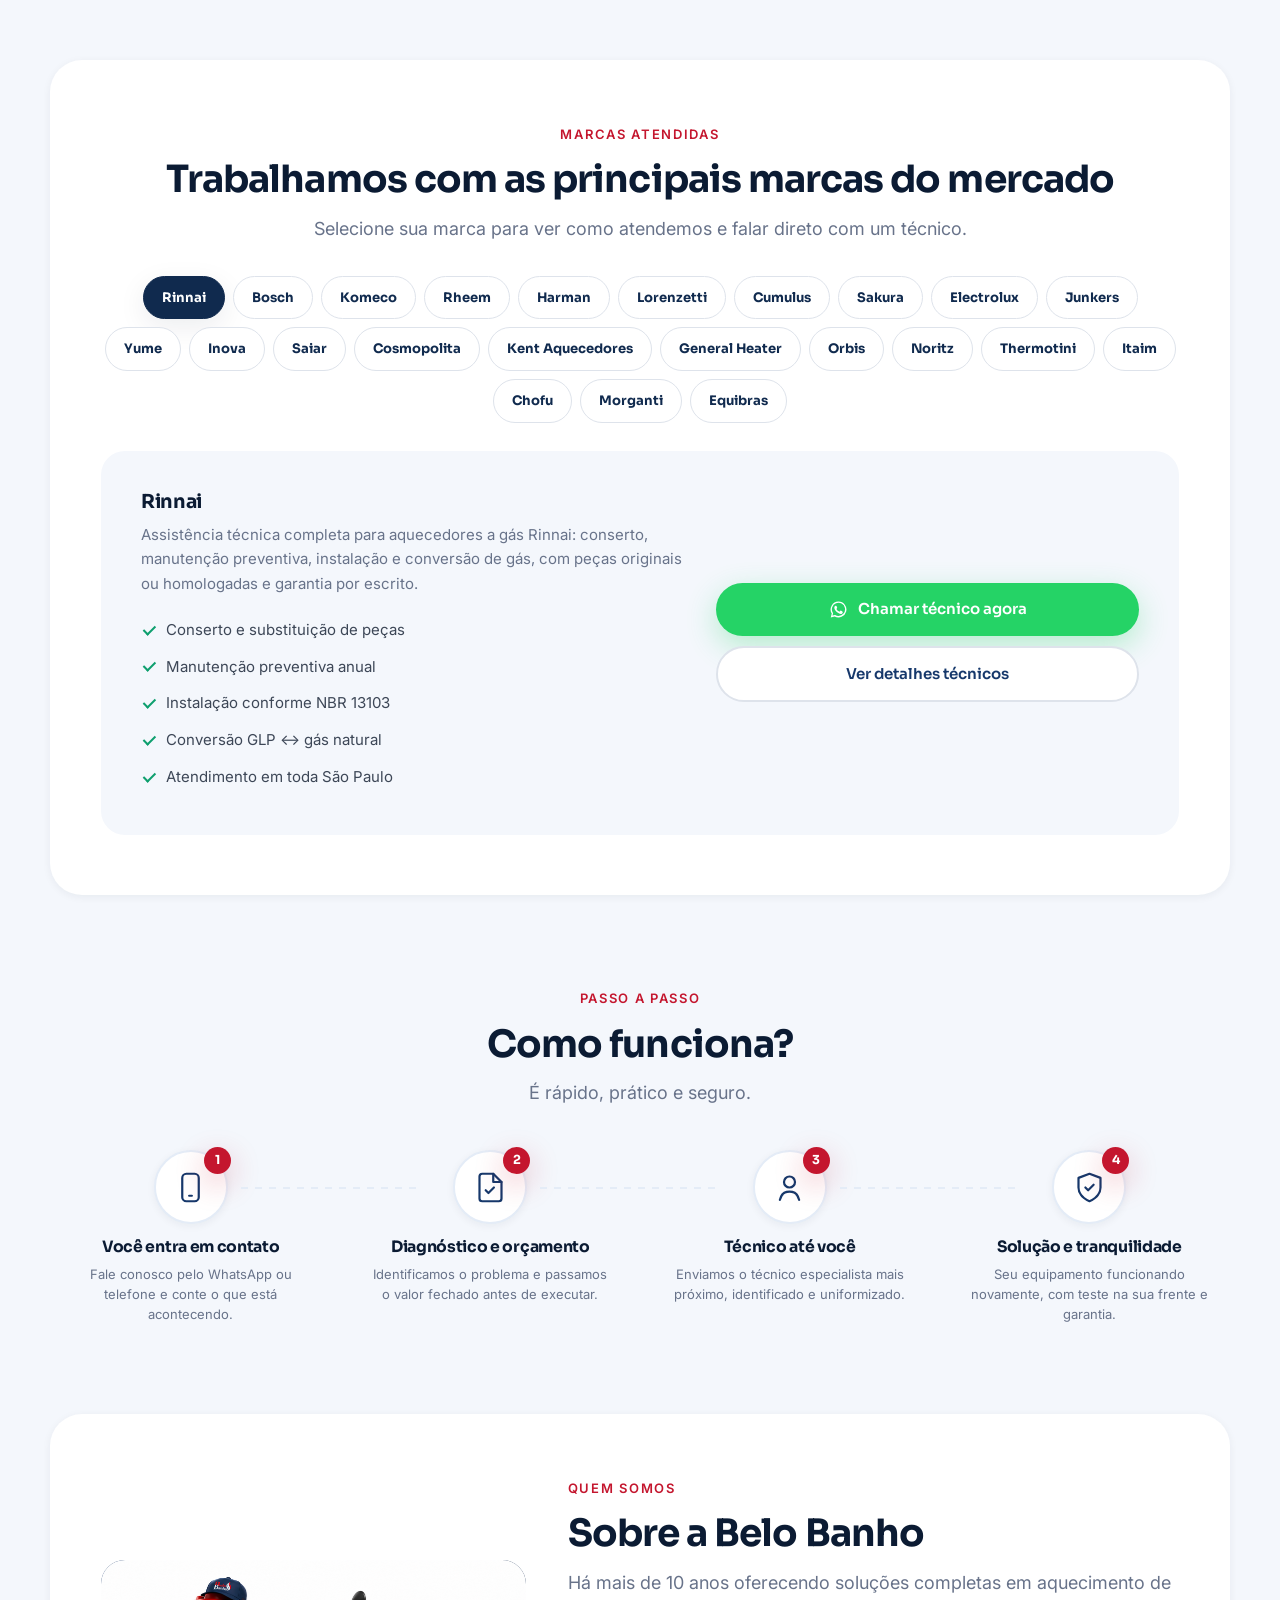
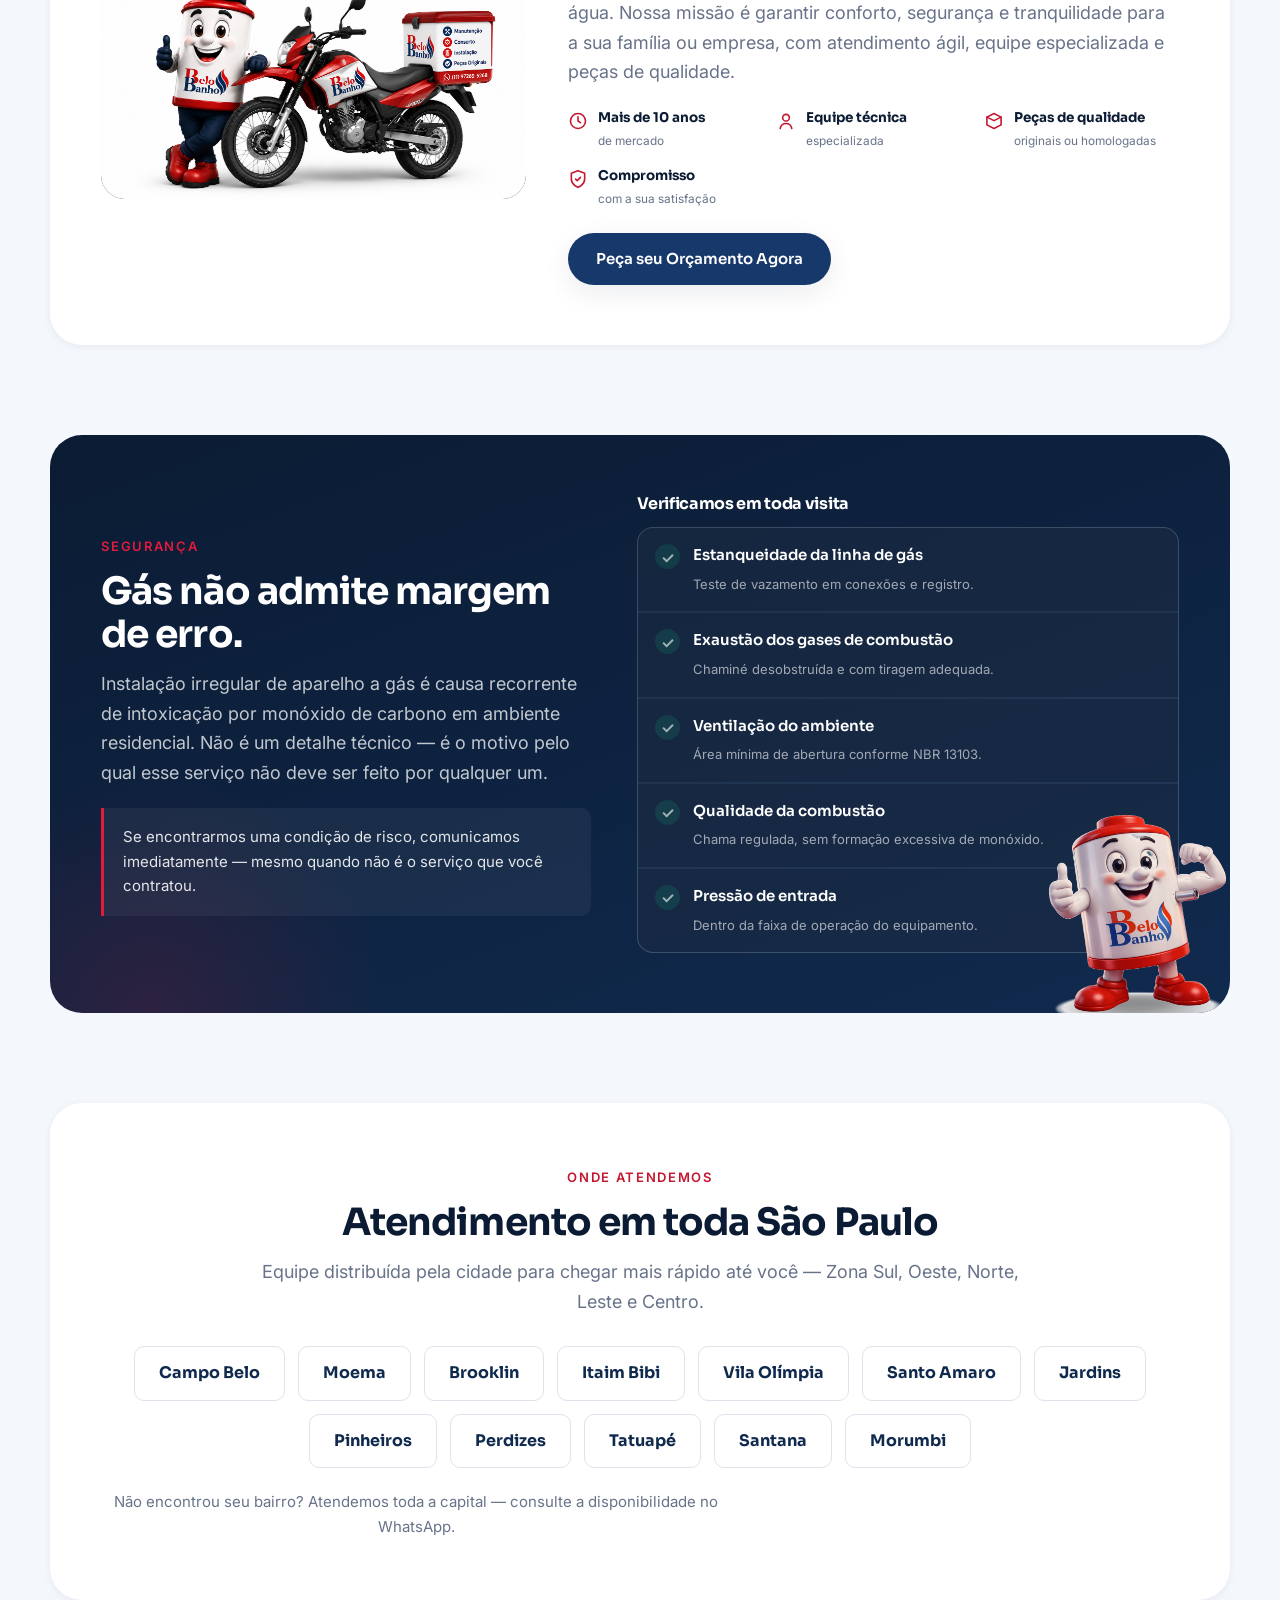
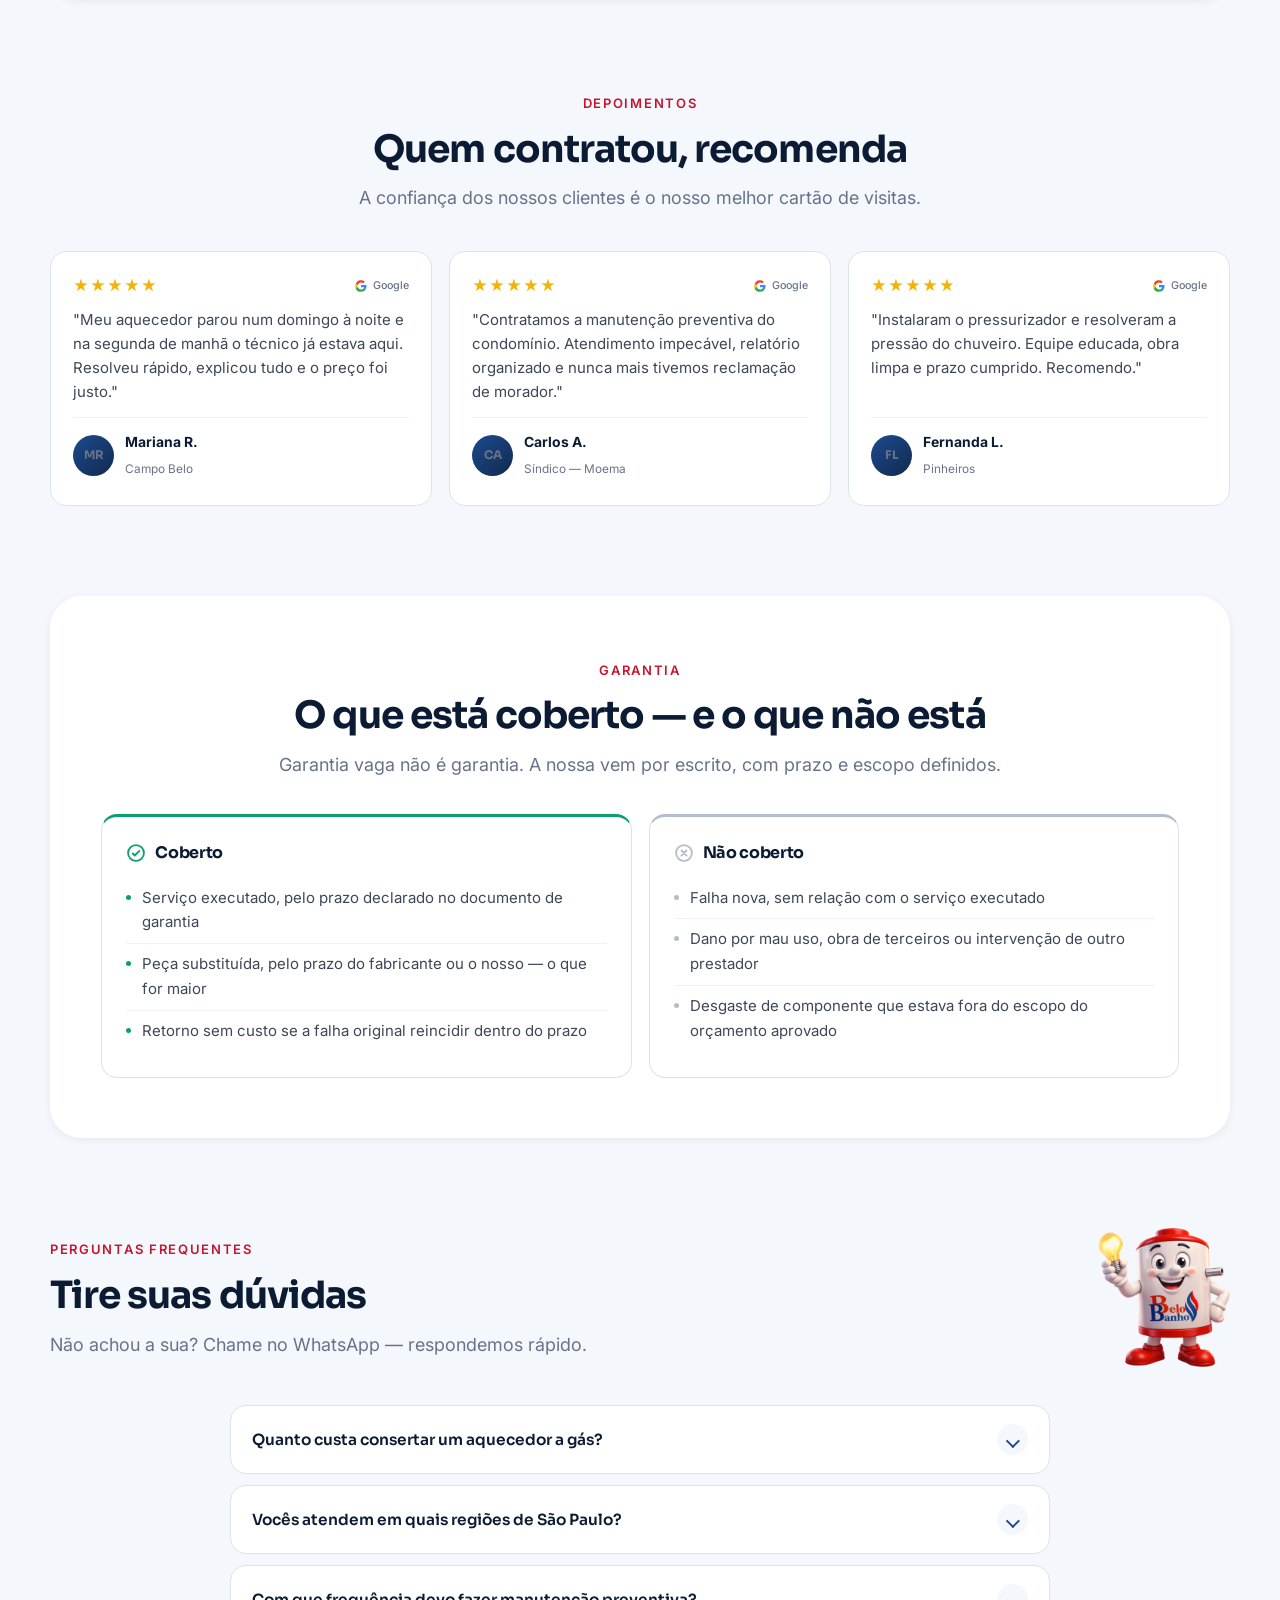
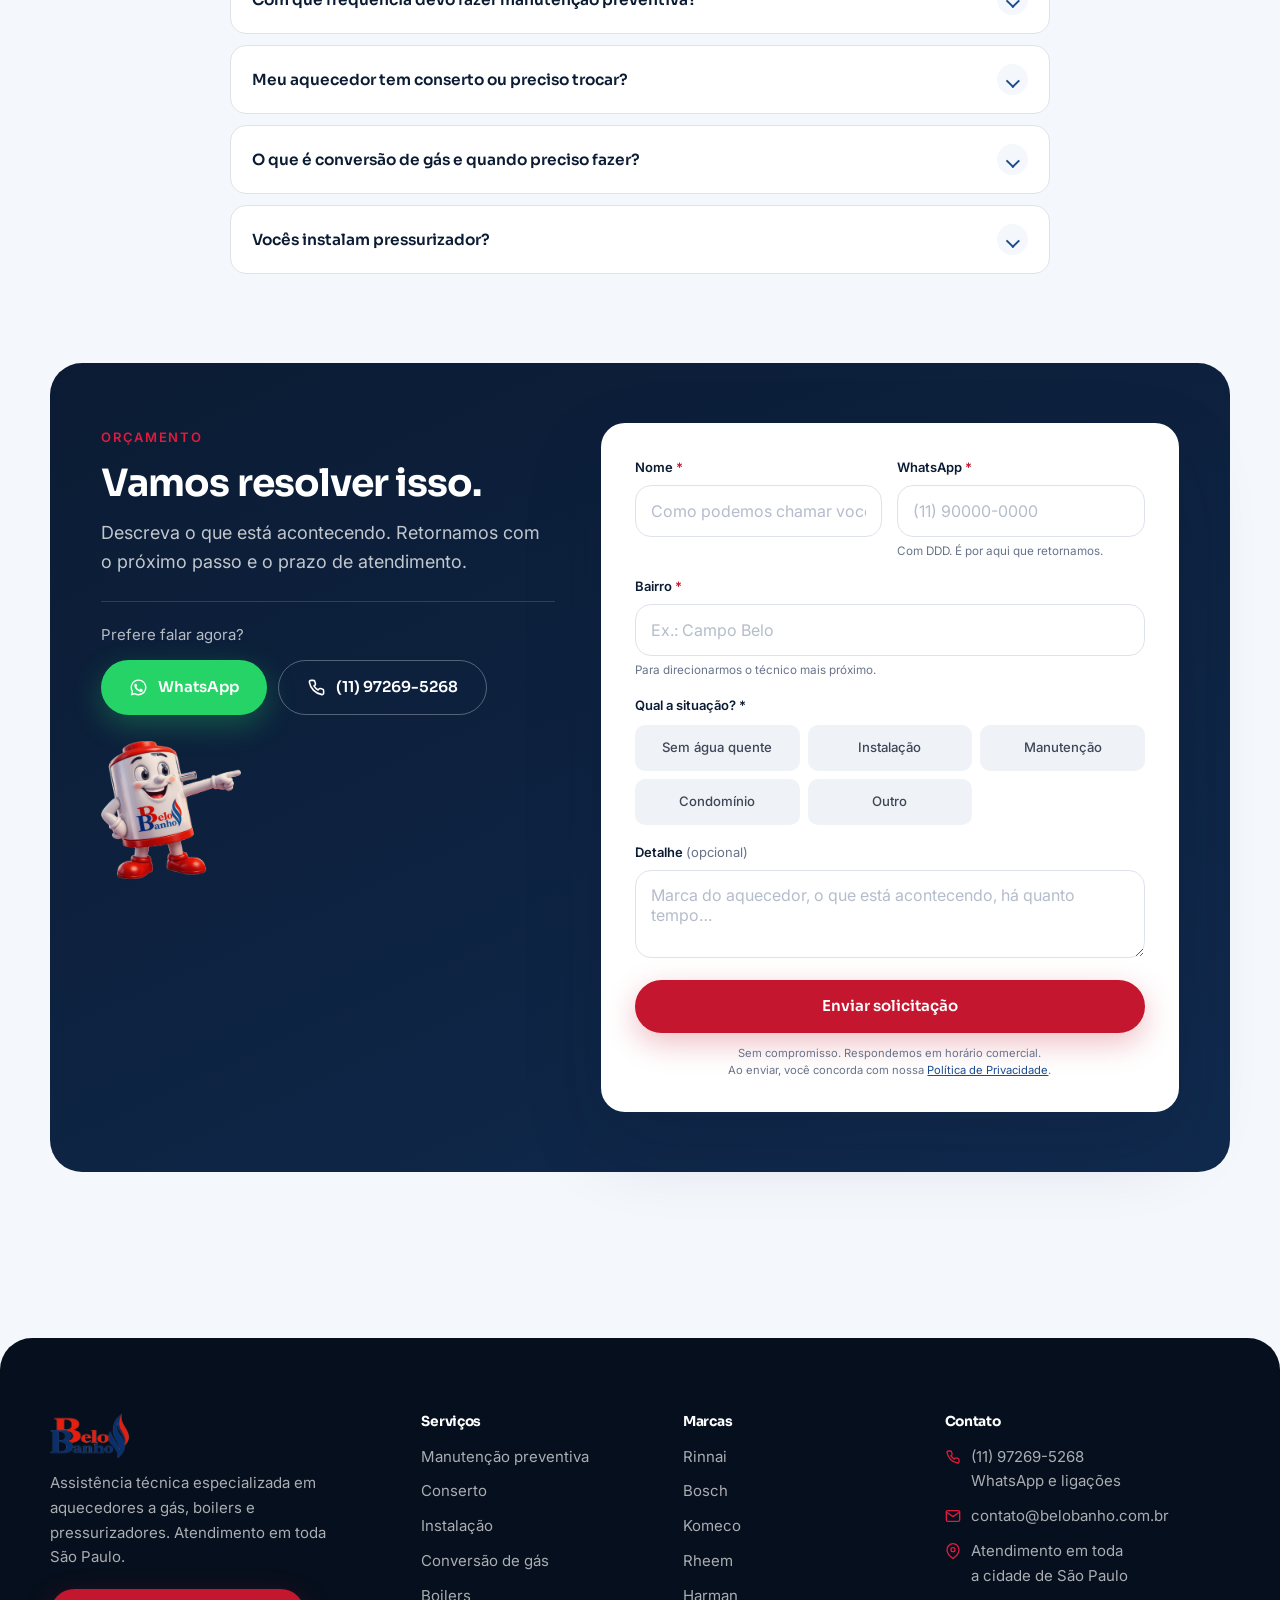
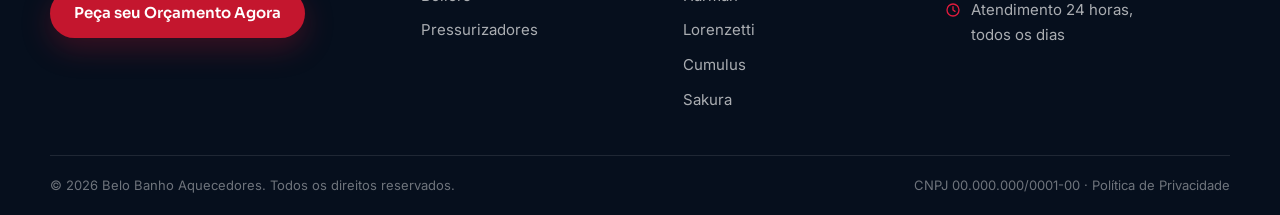
==== commit 44dcfd20: "links independente" ====
--- a/site/index.html
+++ b/site/index.html
@@ -94,14 +94,14 @@
       <div class="hero__brands">
         <h2>Especialistas nas principais marcas</h2>
         <ul>
-          <li><i class="ic ic-ck" aria-hidden="true"></i><a href="marcas/rinnai.html">Rinnai</a></li>
-          <li><i class="ic ic-ck" aria-hidden="true"></i><a href="marcas/bosch.html">Bosch</a></li>
-          <li><i class="ic ic-ck" aria-hidden="true"></i><a href="marcas/komeco.html">Komeco</a></li>
-          <li><i class="ic ic-ck" aria-hidden="true"></i><a href="marcas/rheem.html">Rheem</a></li>
-          <li><i class="ic ic-ck" aria-hidden="true"></i><a href="marcas/harman.html">Harman</a></li>
-          <li><i class="ic ic-ck" aria-hidden="true"></i><a href="marcas/lorenzetti.html">Lorenzetti</a></li>
-          <li><i class="ic ic-ck" aria-hidden="true"></i><a href="marcas/cumulus.html">Cumulus</a></li>
-          <li><i class="ic ic-ck" aria-hidden="true"></i><a href="marcas/sakura.html">Sakura</a></li>
+          <li><i class="ic ic-ck" aria-hidden="true"></i><a href="marcas/rinnai">Rinnai</a></li>
+          <li><i class="ic ic-ck" aria-hidden="true"></i><a href="marcas/bosch">Bosch</a></li>
+          <li><i class="ic ic-ck" aria-hidden="true"></i><a href="marcas/komeco">Komeco</a></li>
+          <li><i class="ic ic-ck" aria-hidden="true"></i><a href="marcas/rheem">Rheem</a></li>
+          <li><i class="ic ic-ck" aria-hidden="true"></i><a href="marcas/harman">Harman</a></li>
+          <li><i class="ic ic-ck" aria-hidden="true"></i><a href="marcas/lorenzetti">Lorenzetti</a></li>
+          <li><i class="ic ic-ck" aria-hidden="true"></i><a href="marcas/cumulus">Cumulus</a></li>
+          <li><i class="ic ic-ck" aria-hidden="true"></i><a href="marcas/sakura">Sakura</a></li>
         </ul>
       </div>
     </div>
@@ -190,7 +190,7 @@
             </div>
             <div class="brandtabs__actions">
               <a href="https://wa.me/5511972695268?text=Ol%C3%A1!%20Preciso%20de%20assist%C3%AAncia%20para%20meu%20aquecedor%20Rinnai." class="btn btn--wa" data-track="wa" data-origin="tab_rinnai"><svg viewBox="0 0 24 24" fill="currentColor" aria-hidden="true"><path d="M12 2a10 10 0 0 0-8.5 15.2L2.2 22l4.9-1.3A10 10 0 1 0 12 2m0 18.1a8.3 8.3 0 0 1-4.2-1.2l-.3-.1-3.1.8.8-3-.2-.3A8.3 8.3 0 1 1 12 20.1m4.6-5.9-1.7-.8q-.35-.15-.55.15l-.8 1q-.25.3-.6.1a6.8 6.8 0 0 1-3.4-3q-.2-.35.05-.6l.7-.8q.2-.25.05-.5l-.9-2.1q-.2-.45-.6-.45h-.5q-.4 0-.75.4a3.2 3.2 0 0 0-.9 2.3 5.6 5.6 0 0 0 1.15 2.9 12 12 0 0 0 5 4.4 3.6 3.6 0 0 0 2.9.35 2.5 2.5 0 0 0 1.5-1.35 1.8 1.8 0 0 0 .1-1.1z"/></svg> Chamar técnico agora</a>
-              <a href="marcas/rinnai.html" class="btn btn--outline">Ver detalhes técnicos</a>
+              <a href="marcas/rinnai" class="btn btn--outline">Ver detalhes técnicos</a>
             </div>
           </div>
         </div>
@@ -209,7 +209,7 @@
             </div>
             <div class="brandtabs__actions">
               <a href="https://wa.me/5511972695268?text=Ol%C3%A1!%20Preciso%20de%20assist%C3%AAncia%20para%20meu%20aquecedor%20Bosch." class="btn btn--wa" data-track="wa" data-origin="tab_bosch"><svg viewBox="0 0 24 24" fill="currentColor" aria-hidden="true"><path d="M12 2a10 10 0 0 0-8.5 15.2L2.2 22l4.9-1.3A10 10 0 1 0 12 2m0 18.1a8.3 8.3 0 0 1-4.2-1.2l-.3-.1-3.1.8.8-3-.2-.3A8.3 8.3 0 1 1 12 20.1m4.6-5.9-1.7-.8q-.35-.15-.55.15l-.8 1q-.25.3-.6.1a6.8 6.8 0 0 1-3.4-3q-.2-.35.05-.6l.7-.8q.2-.25.05-.5l-.9-2.1q-.2-.45-.6-.45h-.5q-.4 0-.75.4a3.2 3.2 0 0 0-.9 2.3 5.6 5.6 0 0 0 1.15 2.9 12 12 0 0 0 5 4.4 3.6 3.6 0 0 0 2.9.35 2.5 2.5 0 0 0 1.5-1.35 1.8 1.8 0 0 0 .1-1.1z"/></svg> Chamar técnico agora</a>
-              <a href="marcas/bosch.html" class="btn btn--outline">Ver detalhes técnicos</a>
+              <a href="marcas/bosch" class="btn btn--outline">Ver detalhes técnicos</a>
             </div>
           </div>
         </div>
@@ -228,7 +228,7 @@
             </div>
             <div class="brandtabs__actions">
               <a href="https://wa.me/5511972695268?text=Ol%C3%A1!%20Preciso%20de%20assist%C3%AAncia%20para%20meu%20aquecedor%20Komeco." class="btn btn--wa" data-track="wa" data-origin="tab_komeco"><svg viewBox="0 0 24 24" fill="currentColor" aria-hidden="true"><path d="M12 2a10 10 0 0 0-8.5 15.2L2.2 22l4.9-1.3A10 10 0 1 0 12 2m0 18.1a8.3 8.3 0 0 1-4.2-1.2l-.3-.1-3.1.8.8-3-.2-.3A8.3 8.3 0 1 1 12 20.1m4.6-5.9-1.7-.8q-.35-.15-.55.15l-.8 1q-.25.3-.6.1a6.8 6.8 0 0 1-3.4-3q-.2-.35.05-.6l.7-.8q.2-.25.05-.5l-.9-2.1q-.2-.45-.6-.45h-.5q-.4 0-.75.4a3.2 3.2 0 0 0-.9 2.3 5.6 5.6 0 0 0 1.15 2.9 12 12 0 0 0 5 4.4 3.6 3.6 0 0 0 2.9.35 2.5 2.5 0 0 0 1.5-1.35 1.8 1.8 0 0 0 .1-1.1z"/></svg> Chamar técnico agora</a>
-              <a href="marcas/komeco.html" class="btn btn--outline">Ver detalhes técnicos</a>
+              <a href="marcas/komeco" class="btn btn--outline">Ver detalhes técnicos</a>
             </div>
           </div>
         </div>
@@ -247,7 +247,7 @@
             </div>
             <div class="brandtabs__actions">
               <a href="https://wa.me/5511972695268?text=Ol%C3%A1!%20Preciso%20de%20assist%C3%AAncia%20para%20meu%20aquecedor%20Rheem." class="btn btn--wa" data-track="wa" data-origin="tab_rheem"><svg viewBox="0 0 24 24" fill="currentColor" aria-hidden="true"><path d="M12 2a10 10 0 0 0-8.5 15.2L2.2 22l4.9-1.3A10 10 0 1 0 12 2m0 18.1a8.3 8.3 0 0 1-4.2-1.2l-.3-.1-3.1.8.8-3-.2-.3A8.3 8.3 0 1 1 12 20.1m4.6-5.9-1.7-.8q-.35-.15-.55.15l-.8 1q-.25.3-.6.1a6.8 6.8 0 0 1-3.4-3q-.2-.35.05-.6l.7-.8q.2-.25.05-.5l-.9-2.1q-.2-.45-.6-.45h-.5q-.4 0-.75.4a3.2 3.2 0 0 0-.9 2.3 5.6 5.6 0 0 0 1.15 2.9 12 12 0 0 0 5 4.4 3.6 3.6 0 0 0 2.9.35 2.5 2.5 0 0 0 1.5-1.35 1.8 1.8 0 0 0 .1-1.1z"/></svg> Chamar técnico agora</a>
-              <a href="marcas/rheem.html" class="btn btn--outline">Ver detalhes técnicos</a>
+              <a href="marcas/rheem" class="btn btn--outline">Ver detalhes técnicos</a>
             </div>
           </div>
         </div>
@@ -266,7 +266,7 @@
             </div>
             <div class="brandtabs__actions">
               <a href="https://wa.me/5511972695268?text=Ol%C3%A1!%20Preciso%20de%20assist%C3%AAncia%20para%20meu%20aquecedor%20Harman." class="btn btn--wa" data-track="wa" data-origin="tab_harman"><svg viewBox="0 0 24 24" fill="currentColor" aria-hidden="true"><path d="M12 2a10 10 0 0 0-8.5 15.2L2.2 22l4.9-1.3A10 10 0 1 0 12 2m0 18.1a8.3 8.3 0 0 1-4.2-1.2l-.3-.1-3.1.8.8-3-.2-.3A8.3 8.3 0 1 1 12 20.1m4.6-5.9-1.7-.8q-.35-.15-.55.15l-.8 1q-.25.3-.6.1a6.8 6.8 0 0 1-3.4-3q-.2-.35.05-.6l.7-.8q.2-.25.05-.5l-.9-2.1q-.2-.45-.6-.45h-.5q-.4 0-.75.4a3.2 3.2 0 0 0-.9 2.3 5.6 5.6 0 0 0 1.15 2.9 12 12 0 0 0 5 4.4 3.6 3.6 0 0 0 2.9.35 2.5 2.5 0 0 0 1.5-1.35 1.8 1.8 0 0 0 .1-1.1z"/></svg> Chamar técnico agora</a>
-              <a href="marcas/harman.html" class="btn btn--outline">Ver detalhes técnicos</a>
+              <a href="marcas/harman" class="btn btn--outline">Ver detalhes técnicos</a>
             </div>
           </div>
         </div>
@@ -285,7 +285,7 @@
             </div>
             <div class="brandtabs__actions">
               <a href="https://wa.me/5511972695268?text=Ol%C3%A1!%20Preciso%20de%20assist%C3%AAncia%20para%20meu%20aquecedor%20Lorenzetti." class="btn btn--wa" data-track="wa" data-origin="tab_lorenzetti"><svg viewBox="0 0 24 24" fill="currentColor" aria-hidden="true"><path d="M12 2a10 10 0 0 0-8.5 15.2L2.2 22l4.9-1.3A10 10 0 1 0 12 2m0 18.1a8.3 8.3 0 0 1-4.2-1.2l-.3-.1-3.1.8.8-3-.2-.3A8.3 8.3 0 1 1 12 20.1m4.6-5.9-1.7-.8q-.35-.15-.55.15l-.8 1q-.25.3-.6.1a6.8 6.8 0 0 1-3.4-3q-.2-.35.05-.6l.7-.8q.2-.25.05-.5l-.9-2.1q-.2-.45-.6-.45h-.5q-.4 0-.75.4a3.2 3.2 0 0 0-.9 2.3 5.6 5.6 0 0 0 1.15 2.9 12 12 0 0 0 5 4.4 3.6 3.6 0 0 0 2.9.35 2.5 2.5 0 0 0 1.5-1.35 1.8 1.8 0 0 0 .1-1.1z"/></svg> Chamar técnico agora</a>
-              <a href="marcas/lorenzetti.html" class="btn btn--outline">Ver detalhes técnicos</a>
+              <a href="marcas/lorenzetti" class="btn btn--outline">Ver detalhes técnicos</a>
             </div>
           </div>
         </div>
@@ -304,7 +304,7 @@
             </div>
             <div class="brandtabs__actions">
               <a href="https://wa.me/5511972695268?text=Ol%C3%A1!%20Preciso%20de%20assist%C3%AAncia%20para%20meu%20aquecedor%20Cumulus." class="btn btn--wa" data-track="wa" data-origin="tab_cumulus"><svg viewBox="0 0 24 24" fill="currentColor" aria-hidden="true"><path d="M12 2a10 10 0 0 0-8.5 15.2L2.2 22l4.9-1.3A10 10 0 1 0 12 2m0 18.1a8.3 8.3 0 0 1-4.2-1.2l-.3-.1-3.1.8.8-3-.2-.3A8.3 8.3 0 1 1 12 20.1m4.6-5.9-1.7-.8q-.35-.15-.55.15l-.8 1q-.25.3-.6.1a6.8 6.8 0 0 1-3.4-3q-.2-.35.05-.6l.7-.8q.2-.25.05-.5l-.9-2.1q-.2-.45-.6-.45h-.5q-.4 0-.75.4a3.2 3.2 0 0 0-.9 2.3 5.6 5.6 0 0 0 1.15 2.9 12 12 0 0 0 5 4.4 3.6 3.6 0 0 0 2.9.35 2.5 2.5 0 0 0 1.5-1.35 1.8 1.8 0 0 0 .1-1.1z"/></svg> Chamar técnico agora</a>
-              <a href="marcas/cumulus.html" class="btn btn--outline">Ver detalhes técnicos</a>
+              <a href="marcas/cumulus" class="btn btn--outline">Ver detalhes técnicos</a>
             </div>
           </div>
         </div>
@@ -323,7 +323,7 @@
             </div>
             <div class="brandtabs__actions">
               <a href="https://wa.me/5511972695268?text=Ol%C3%A1!%20Preciso%20de%20assist%C3%AAncia%20para%20meu%20aquecedor%20Sakura." class="btn btn--wa" data-track="wa" data-origin="tab_sakura"><svg viewBox="0 0 24 24" fill="currentColor" aria-hidden="true"><path d="M12 2a10 10 0 0 0-8.5 15.2L2.2 22l4.9-1.3A10 10 0 1 0 12 2m0 18.1a8.3 8.3 0 0 1-4.2-1.2l-.3-.1-3.1.8.8-3-.2-.3A8.3 8.3 0 1 1 12 20.1m4.6-5.9-1.7-.8q-.35-.15-.55.15l-.8 1q-.25.3-.6.1a6.8 6.8 0 0 1-3.4-3q-.2-.35.05-.6l.7-.8q.2-.25.05-.5l-.9-2.1q-.2-.45-.6-.45h-.5q-.4 0-.75.4a3.2 3.2 0 0 0-.9 2.3 5.6 5.6 0 0 0 1.15 2.9 12 12 0 0 0 5 4.4 3.6 3.6 0 0 0 2.9.35 2.5 2.5 0 0 0 1.5-1.35 1.8 1.8 0 0 0 .1-1.1z"/></svg> Chamar técnico agora</a>
-              <a href="marcas/sakura.html" class="btn btn--outline">Ver detalhes técnicos</a>
+              <a href="marcas/sakura" class="btn btn--outline">Ver detalhes técnicos</a>
             </div>
           </div>
         </div>
@@ -862,10 +862,10 @@
         <li><a href="#servicos">Boilers</a></li><li><a href="#servicos">Pressurizadores</a></li>
       </ul></div>
       <div><h4>Marcas</h4><ul>
-        <li><a href="marcas/rinnai.html">Rinnai</a></li><li><a href="marcas/bosch.html">Bosch</a></li>
-        <li><a href="marcas/komeco.html">Komeco</a></li><li><a href="marcas/rheem.html">Rheem</a></li>
-        <li><a href="marcas/harman.html">Harman</a></li><li><a href="marcas/lorenzetti.html">Lorenzetti</a></li>
-        <li><a href="marcas/cumulus.html">Cumulus</a></li><li><a href="marcas/sakura.html">Sakura</a></li>
+        <li><a href="marcas/rinnai">Rinnai</a></li><li><a href="marcas/bosch">Bosch</a></li>
+        <li><a href="marcas/komeco">Komeco</a></li><li><a href="marcas/rheem">Rheem</a></li>
+        <li><a href="marcas/harman">Harman</a></li><li><a href="marcas/lorenzetti">Lorenzetti</a></li>
+        <li><a href="marcas/cumulus">Cumulus</a></li><li><a href="marcas/sakura">Sakura</a></li>
       </ul></div>
       <div><h4>Contato</h4><ul class="ft__contact">
         <li><svg viewBox="0 0 24 24" fill="none" stroke="currentColor" stroke-width="2" stroke-linecap="round" stroke-linejoin="round" aria-hidden="true"><path d="M21 16v3a2 2 0 0 1-2.2 2A19 19 0 0 1 3 5.2 2 2 0 0 1 5 3h3a2 2 0 0 1 2 1.7l.6 2.4a2 2 0 0 1-.5 1.9L8.8 10a15 15 0 0 0 5.2 5.2l1-1.3a2 2 0 0 1 1.9-.5l2.4.6A2 2 0 0 1 21 16"/></svg><span><a href="tel:+5511972695268" data-track="tel" data-origin="footer">(11) 97269-5268</a><br>WhatsApp e ligações</span></li>
--- a/site/assets/style.css
+++ b/site/assets/style.css
@@ -100,25 +100,32 @@
 .badge svg{width:15px;height:15px;color:var(--red-500)}
 .hero h1{font-size:var(--fs-display);font-weight:800;color:#fff;letter-spacing:-.035em;margin-bottom:16px;line-height:1.06;max-width:13ch}
 .hero h1 em{font-style:normal;color:var(--red-500)}
+@media(max-width:559px){
+  .badge{display:flex;width:fit-content;margin-inline:auto}
+  .hero h1{text-align:center;margin-inline:auto}
+}
 .hero__lead{color:rgba(255,255,255,.78);font-size:var(--fs-lead);margin-bottom:22px;max-width:46ch}
 .hero__list{display:grid;grid-template-columns:repeat(2,minmax(0,1fr));gap:9px 18px;margin-bottom:26px;max-width:430px}
 .hero__list li{display:flex;align-items:center;gap:9px;font-size:var(--fs-sm);color:rgba(255,255,255,.92);font-weight:500}
 .hero__list svg{width:17px;height:17px;color:var(--success);flex:none}
 .hero__cta{display:flex;gap:12px;flex-wrap:wrap}
 .hero__cta .btn{flex:1 1 auto;min-width:206px}
-.hero__right{position:relative;display:grid;gap:16px}
+.hero__right{position:relative;display:grid;gap:16px;min-width:0}
 @media(min-width:560px){.hero__right{grid-template-columns:1.3fr .7fr;align-items:stretch}}
-.hero__photo{position:relative;min-height:320px;display:flex;flex-direction:column;align-items:flex-end;justify-content:flex-end;gap:10px;padding-right:4px}
+.hero__photo{position:relative;min-height:340px}
 .hero__photo>img{width:100%;height:100%;object-fit:cover;position:absolute;inset:0;border-radius:inherit}
 .photo-slot{display:grid;place-items:center;gap:9px;text-align:center;padding:22px;color:rgba(255,255,255,.45);font-size:.72rem;line-height:1.45}
 .photo-slot svg{width:46px;height:46px;opacity:.5}
 .mascot{position:absolute;right:-10px;bottom:-6px;width:clamp(160px,42%,260px);z-index:3;filter:drop-shadow(0 14px 26px rgba(0,0,0,.4))}
-.hero__photo>img.mascot{position:relative;width:clamp(160px,42%,260px);height:auto;aspect-ratio:700/754;object-fit:contain;margin:0 -6px -4px 0;z-index:3;filter:drop-shadow(0 14px 26px rgba(0,0,0,.4))}
-@media(max-width:559px){.hero__photo>img.mascot{width:clamp(210px,58%,260px)}}
-@media(min-width:560px){.hero__photo{justify-content:center;align-items:center;padding-right:0}.hero__photo>img.mascot{width:clamp(240px,60%,380px);margin:0}}
+.hero__photo>img.mascot{position:absolute;top:auto;left:0;right:0;bottom:0;margin-inline:auto;width:clamp(170px,46%,220px);height:auto;aspect-ratio:700/754;object-fit:contain;z-index:3;filter:drop-shadow(0 14px 26px rgba(0,0,0,.4))}
 .mascot--float{animation:bob 4.2s ease-in-out infinite}
 @keyframes bob{0%,100%{transform:translateY(0)}50%{transform:translateY(-9px)}}
-.bubble{position:relative;z-index:4;background:#fff;color:var(--blue-900);border:2.5px solid var(--blue-900);border-radius:20px;padding:10px 14px;box-shadow:var(--sh-lg);max-width:165px;font-size:.76rem;line-height:1.35}
+.bubble{position:absolute;top:10px;left:0;right:0;margin-inline:auto;z-index:4;background:#fff;color:var(--blue-900);border:2.5px solid var(--blue-900);border-radius:20px;padding:10px 14px;box-shadow:var(--sh-lg);max-width:150px;font-size:.76rem;line-height:1.35}
+@media(min-width:560px){
+  .hero__photo{display:flex;flex-direction:column;align-items:center;justify-content:center;gap:10px}
+  .hero__photo>img.mascot{position:relative;left:auto;right:auto;bottom:auto;margin-inline:0;width:clamp(240px,60%,380px)}
+  .bubble{position:relative;top:auto;left:auto;right:auto;margin-inline:0;max-width:165px}
+}
 .bubble::before,.bubble::after{content:"";position:absolute;left:50%;width:0;height:0;border-left:13px solid transparent;border-right:13px solid transparent}
 .bubble::before{bottom:-15px;border-top:15px solid var(--blue-900);margin-left:-13px}
 .bubble::after{bottom:-11.5px;border-top:12px solid #fff;margin-left:-10px}
@@ -187,8 +194,8 @@
 
 .about{display:grid;gap:30px;align-items:center}
 @media(min-width:900px){.about{grid-template-columns:.82fr 1.18fr;gap:42px}}
-.about__photo{border-radius:var(--r-lg);overflow:hidden;background:linear-gradient(150deg,var(--blue-700),var(--blue-900));min-height:270px;display:grid;place-items:center;position:relative}
-.about__photo img{width:100%;height:100%;object-fit:cover;object-position:25% center}
+.about__photo{border-radius:var(--r-lg);overflow:hidden;background:linear-gradient(150deg,var(--blue-700),var(--blue-900));aspect-ratio:1672/941;display:grid;place-items:center;position:relative}
+.about__photo img{width:100%;height:100%;object-fit:contain}
 .mini{display:grid;grid-template-columns:repeat(auto-fit,minmax(min(100%,156px),1fr));gap:14px;margin:22px 0}
 .mini li{display:flex;gap:10px;align-items:flex-start}
 .mini svg{width:20px;height:20px;color:var(--red-600);flex:none;margin-top:2px}
